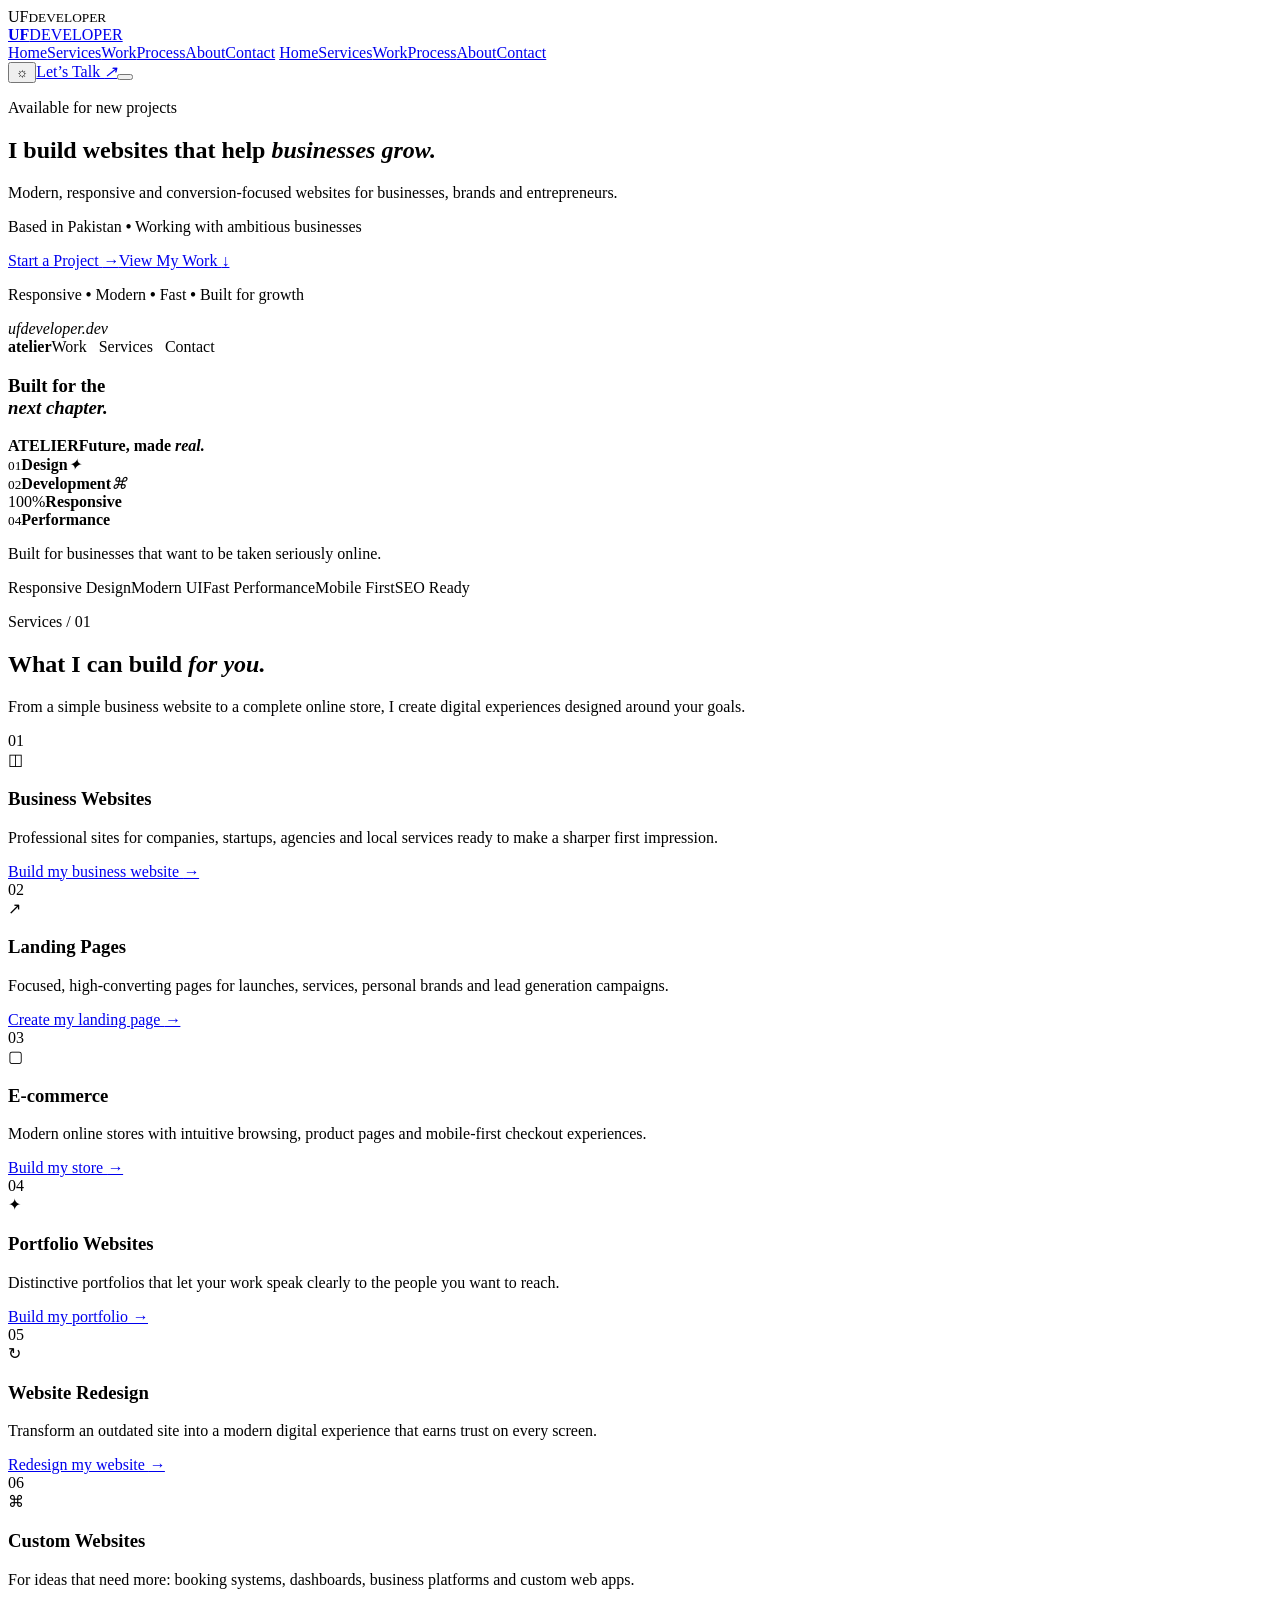
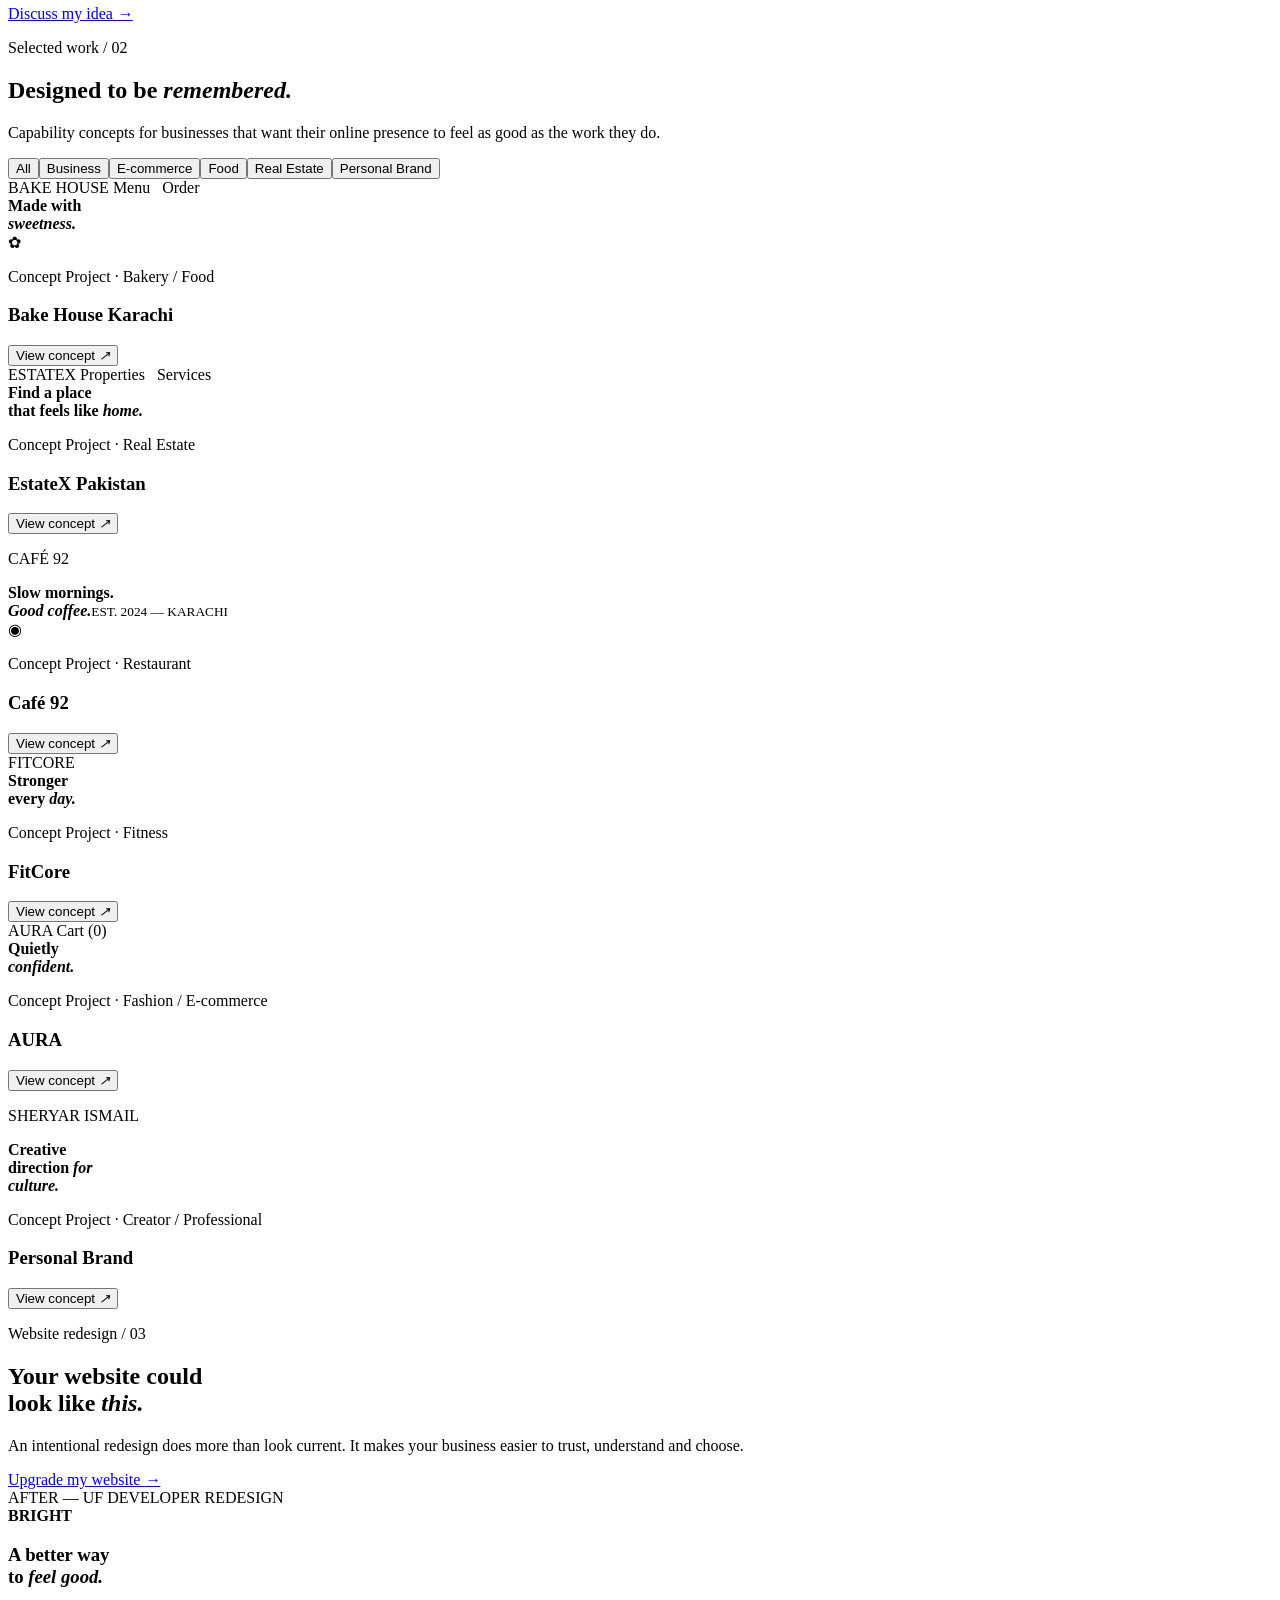
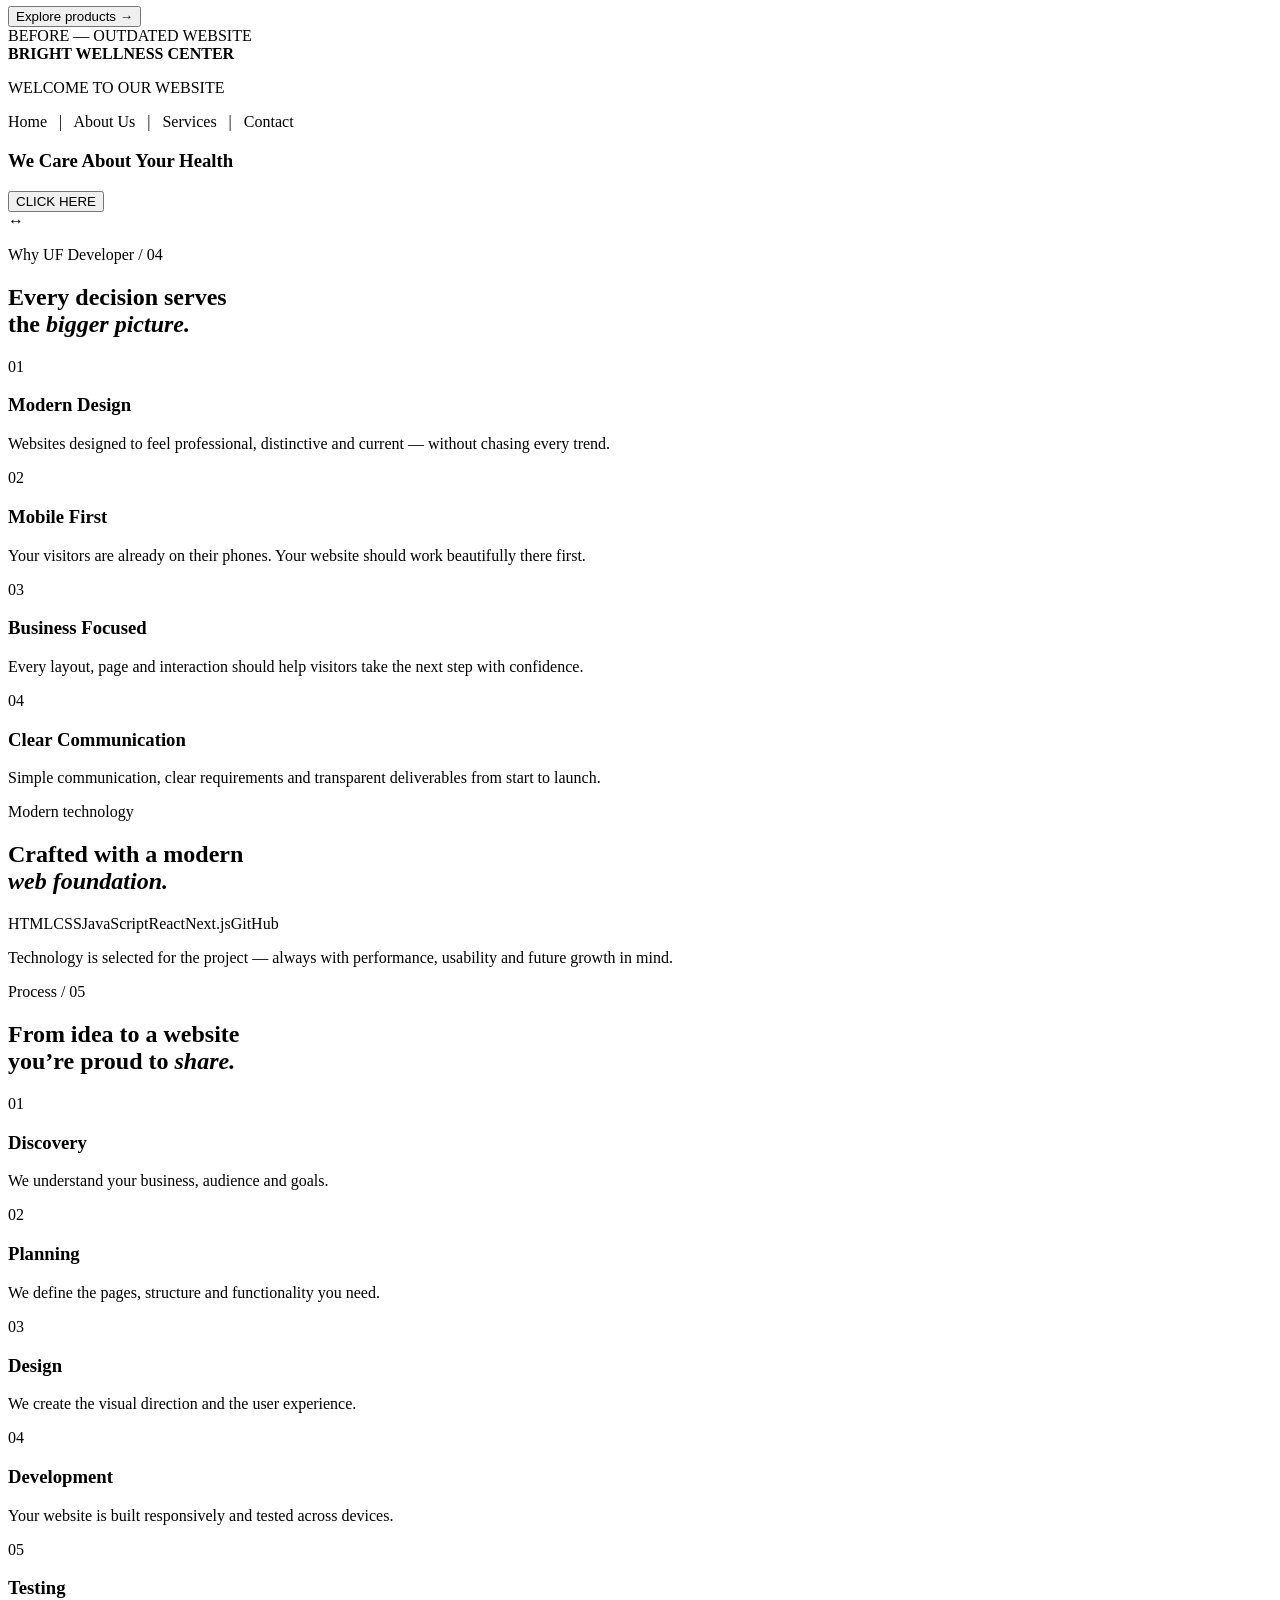
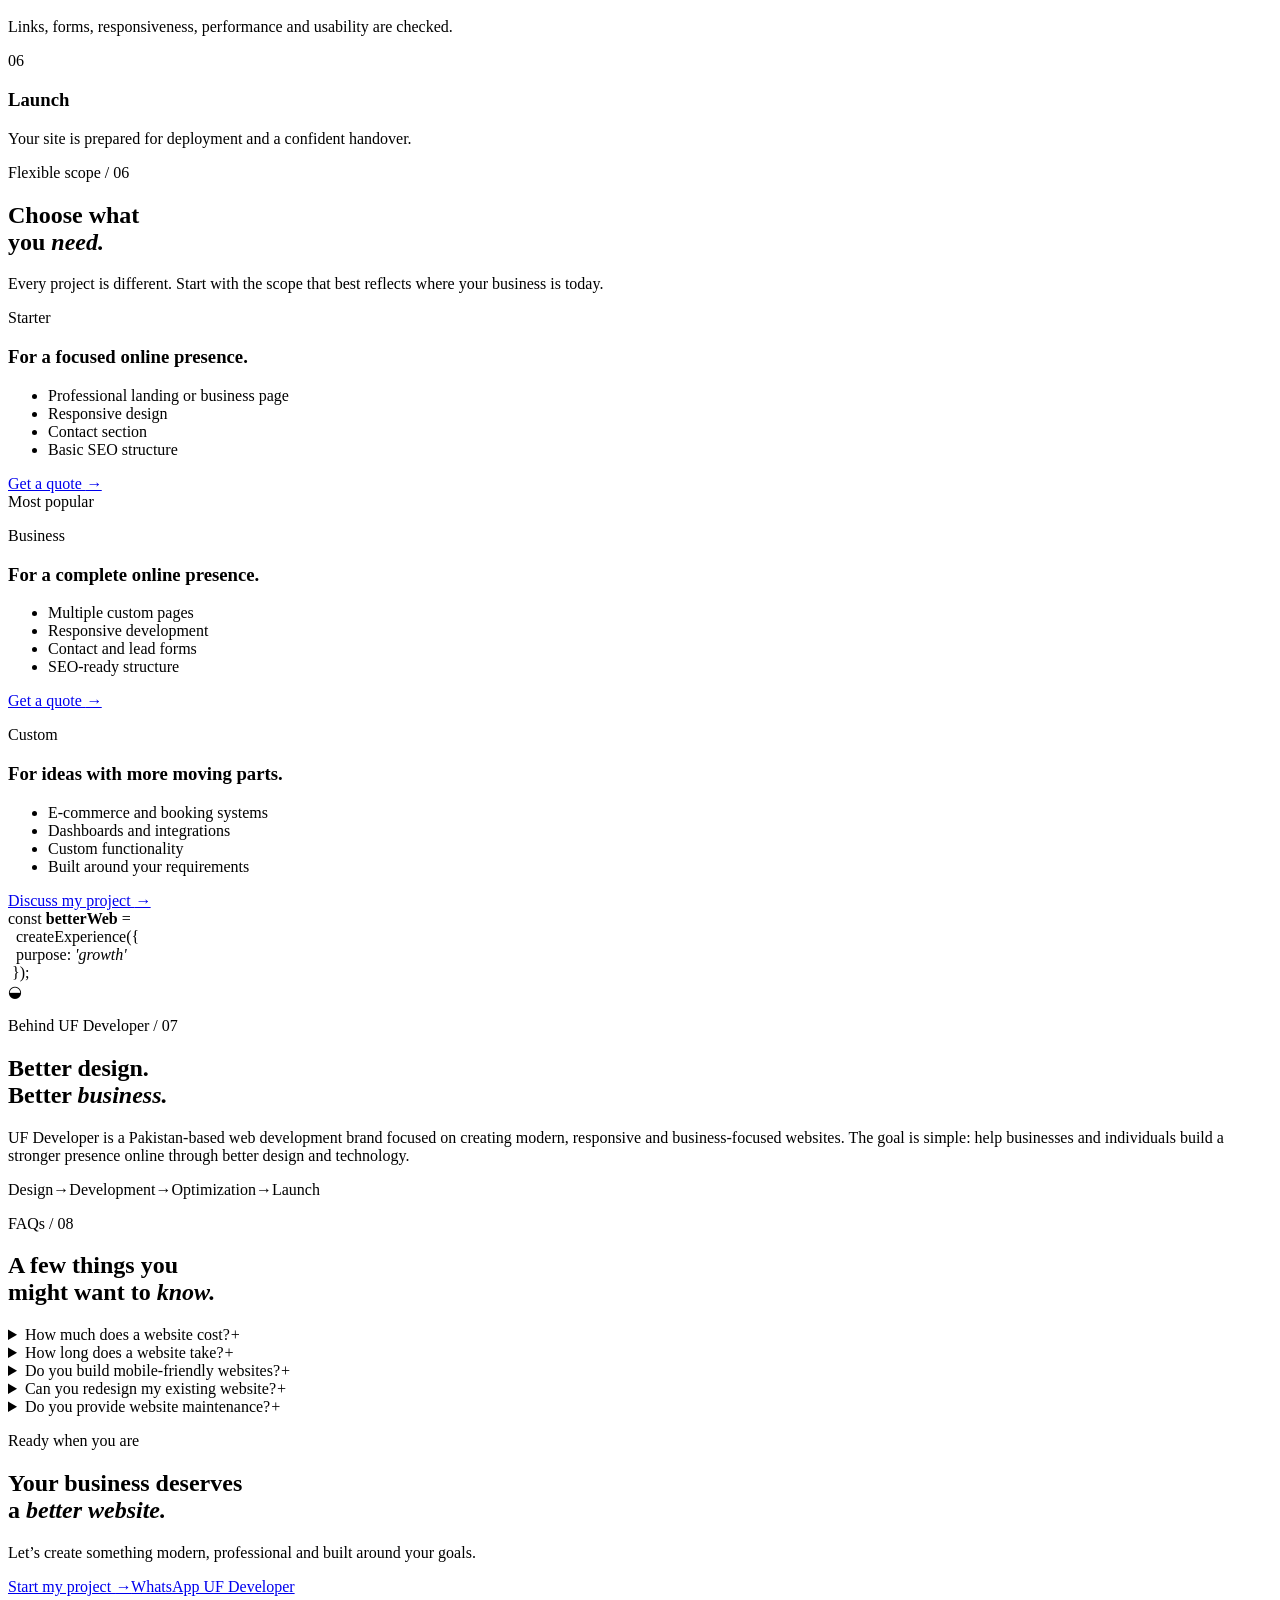
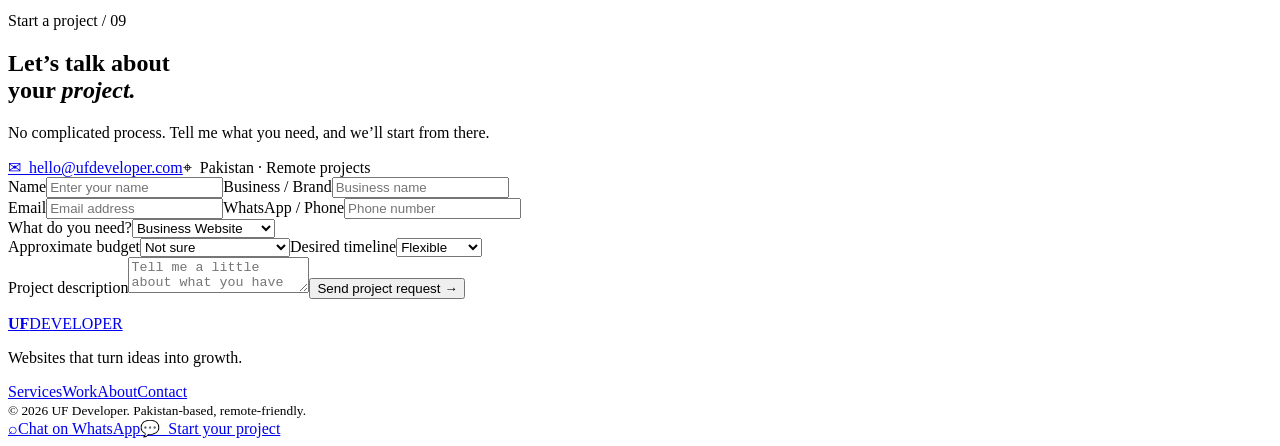
==== index.html @ d82d6532 "Update index.html" ====
<!doctype html>
<html lang="en">
<head>
  <meta charset="UTF-8" />
  <meta name="viewport" content="width=device-width, initial-scale=1.0" />
  <meta name="description" content="UF Developer creates modern, responsive and business-focused websites for businesses, brands, entrepreneurs and professionals." />
  <meta name="theme-color" content="#0b0d0f" />
  <meta property="og:title" content="UF Developer | Modern Websites for Growing Businesses" />
  <meta property="og:description" content="Websites that turn ideas into growth." />
  <title>UF Developer | Modern Websites for Growing Businesses</title>
  <link rel="preconnect" href="https://fonts.googleapis.com" />
  <link rel="preconnect" href="https://fonts.gstatic.com" crossorigin />
  <link href="https://fonts.googleapis.com/css2?family=DM+Mono:wght@400;500&family=Manrope:wght@400;500;600;700;800&display=swap" rel="stylesheet" />
  <link rel="stylesheet" href="styles.css" />
</head>
<body>
  <div class="loader" aria-label="Loading"><span>UF</span><small>DEVELOPER</small></div>
  <header class="site-header">
    <a class="brand" href="#home" aria-label="UF Developer home"><b>UF</b><span>DEVELOPER</span></a>
    <nav aria-label="Main navigation" id="nav-menu">
      <a href="#home">Home</a><a href="#services">Services</a><a href="#work">Work</a><a href="#process">Process</a><a href="#about">About</a><a href="#contact">Contact</a>
      <a href="index.html">Home</a><a href="services.html">Services</a><a href="work.html">Work</a><a href="process.html">Process</a><a href="about.html">About</a><a href="contact.html">Contact</a>
    </nav>
    <div class="nav-actions"><button class="theme-toggle" type="button" aria-label="Toggle theme">☼</button><a class="button button-small" href="#contact">Let’s Talk <i>↗</i></a><button class="menu-toggle" aria-label="Open menu" aria-expanded="false"><span></span><span></span></button></div>
  </header>

  <main>
    <section id="home" class="hero">
      <div class="grid"></div><div class="hero-glow"></div>
      <div class="hero-copy reveal">
        <p class="availability"><span></span> Available for new projects</p>
        <h1>I build websites that help <em>businesses grow.</em></h1>
        <p class="lead">Modern, responsive and conversion-focused websites for businesses, brands and entrepreneurs.</p>
        <p class="location">Based in Pakistan <b>•</b> Working with ambitious businesses</p>
        <div class="hero-actions"><a class="button" href="#contact">Start a Project <i>→</i></a><a class="text-link" href="#work">View My Work <i>↓</i></a></div>
        <p class="capabilities">Responsive <b>•</b> Modern <b>•</b> Fast <b>•</b> Built for growth</p>
      </div>
      <div class="hero-visual reveal">
        <div class="orbit orbit-one"></div><div class="orbit orbit-two"></div>
        <div class="screen">
          <div class="browser-top"><span></span><span></span><span></span><i>ufdeveloper.dev</i></div>
          <div class="screen-content"><div class="screen-nav"><b>atelier</b><span>Work &nbsp; Services &nbsp; Contact</span></div><h3>Built for the<br><em>next chapter.</em></h3><div class="screen-block"></div><div class="screen-lines"><i></i><i></i></div></div>
        </div>
        <div class="phone"><div class="phone-top"></div><b>ATELIER</b><strong>Future, made <em>real.</em></strong><div></div></div>
        <div class="float-card card-design"><small>01</small><b>Design</b><i>✦</i></div>
        <div class="float-card card-dev"><small>02</small><b>Development</b><i>⌘</i></div>
        <div class="float-card card-responsive"><span>100%</span><b>Responsive</b></div>
        <div class="float-card card-performance"><small>04</small><b>Performance</b><div class="bars"><i></i><i></i><i></i><i></i></div></div>
      </div>
    </section>

    <section class="trust"><p>Built for businesses that want to be taken seriously online.</p><div><span>Responsive Design</span><span>Modern UI</span><span>Fast Performance</span><span>Mobile First</span><span>SEO Ready</span></div></section>

    <section id="services" class="section services">
      <div class="section-heading reveal"><p class="eyebrow">Services / 01</p><h2>What I can build <em>for you.</em></h2><p>From a simple business website to a complete online store, I create digital experiences designed around your goals.</p></div>
      <div class="service-grid">
        <article class="service-card reveal"><span>01</span><div class="service-icon">◫</div><h3>Business Websites</h3><p>Professional sites for companies, startups, agencies and local services ready to make a sharper first impression.</p><a href="#contact">Build my business website <i>→</i></a></article>
        <article class="service-card reveal"><span>02</span><div class="service-icon">↗</div><h3>Landing Pages</h3><p>Focused, high-converting pages for launches, services, personal brands and lead generation campaigns.</p><a href="#contact">Create my landing page <i>→</i></a></article>
        <article class="service-card reveal"><span>03</span><div class="service-icon">▢</div><h3>E-commerce</h3><p>Modern online stores with intuitive browsing, product pages and mobile-first checkout experiences.</p><a href="#contact">Build my store <i>→</i></a></article>
        <article class="service-card reveal"><span>04</span><div class="service-icon">✦</div><h3>Portfolio Websites</h3><p>Distinctive portfolios that let your work speak clearly to the people you want to reach.</p><a href="#contact">Build my portfolio <i>→</i></a></article>
        <article class="service-card reveal"><span>05</span><div class="service-icon">↻</div><h3>Website Redesign</h3><p>Transform an outdated site into a modern digital experience that earns trust on every screen.</p><a href="#contact">Redesign my website <i>→</i></a></article>
        <article class="service-card reveal"><span>06</span><div class="service-icon">⌘</div><h3>Custom Websites</h3><p>For ideas that need more: booking systems, dashboards, business platforms and custom web apps.</p><a href="#contact">Discuss my idea <i>→</i></a></article>
      </div>
    </section>

    <section id="work" class="section work">
      <div class="section-heading reveal"><p class="eyebrow">Selected work / 02</p><h2>Designed to be <em>remembered.</em></h2><p>Capability concepts for businesses that want their online presence to feel as good as the work they do.</p></div>
      <div class="filters" role="group" aria-label="Project categories"><button class="active" data-filter="all">All</button><button data-filter="business">Business</button><button data-filter="ecommerce">E-commerce</button><button data-filter="food">Food</button><button data-filter="realestate">Real Estate</button><button data-filter="personal">Personal Brand</button></div>
      <div class="project-grid">
        <article class="project project-bake reveal" data-category="food ecommerce"><div class="project-preview bakery"><div class="preview-top">BAKE HOUSE <span>Menu&nbsp;&nbsp; Order</span></div><strong>Made with<br><em>sweetness.</em></strong><div class="cake">✿</div></div><div class="project-info"><div><p>Concept Project · Bakery / Food</p><h3>Bake House Karachi</h3></div><button class="project-open" data-project="Bake House Karachi">View concept <i>↗</i></button></div></article>
        <article class="project project-estate reveal" data-category="realestate business"><div class="project-preview estate"><div class="estate-nav">ESTATEX <span>Properties &nbsp; Services</span></div><strong>Find a place<br>that feels like <em>home.</em></strong><div class="building"></div></div><div class="project-info"><div><p>Concept Project · Real Estate</p><h3>EstateX Pakistan</h3></div><button class="project-open" data-project="EstateX Pakistan">View concept <i>↗</i></button></div></article>
        <article class="project project-cafe reveal" data-category="food business"><div class="project-preview cafe"><p>CAFÉ 92</p><strong>Slow mornings.<br><em>Good coffee.</em></strong><small>EST. 2024 — KARACHI</small><div class="coffee">◉</div></div><div class="project-info"><div><p>Concept Project · Restaurant</p><h3>Café 92</h3></div><button class="project-open" data-project="Café 92">View concept <i>↗</i></button></div></article>
        <article class="project project-fit reveal" data-category="business"><div class="project-preview fit"><div>FIT<span>CORE</span></div><strong>Stronger<br>every <em>day.</em></strong><div class="fit-shape"></div></div><div class="project-info"><div><p>Concept Project · Fitness</p><h3>FitCore</h3></div><button class="project-open" data-project="FitCore">View concept <i>↗</i></button></div></article>
        <article class="project project-aura reveal" data-category="ecommerce"><div class="project-preview aura"><div>AURA <span>Cart (0)</span></div><strong>Quietly<br><em>confident.</em></strong><div class="model"></div></div><div class="project-info"><div><p>Concept Project · Fashion / E-commerce</p><h3>AURA</h3></div><button class="project-open" data-project="AURA">View concept <i>↗</i></button></div></article>
        <article class="project project-personal reveal" data-category="personal"><div class="project-preview personal"><p>SHERYAR ISMAIL</p><strong>Creative<br>direction <em>for<br>culture.</em></strong><div class="personal-art"></div></div><div class="project-info"><div><p>Concept Project · Creator / Professional</p><h3>Personal Brand</h3></div><button class="project-open" data-project="Personal Brand">View concept <i>↗</i></button></div></article>
      </div>
    </section>

    <section class="comparison section"><div class="section-heading reveal"><p class="eyebrow">Website redesign / 03</p><h2>Your website could<br>look like <em>this.</em></h2><p>An intentional redesign does more than look current. It makes your business easier to trust, understand and choose.</p><a class="button" href="#contact">Upgrade my website <i>→</i></a></div><div class="comparison-box reveal" id="comparison"><div class="comparison-new"><span class="demo-label">AFTER — UF DEVELOPER REDESIGN</span><div class="modern-site"><b>BRIGHT</b><h3>A better way<br>to <em>feel good.</em></h3><button>Explore products →</button><i></i></div></div><div class="comparison-old"><span class="demo-label">BEFORE — OUTDATED WEBSITE</span><div class="old-site"><b>BRIGHT WELLNESS CENTER</b><p>WELCOME TO OUR WEBSITE</p><div>Home &nbsp; | &nbsp; About Us &nbsp; | &nbsp; Services &nbsp; | &nbsp; Contact</div><h3>We Care About Your Health</h3><button>CLICK HERE</button></div></div><div class="compare-handle" aria-label="Drag to compare" role="slider" aria-valuemin="0" aria-valuemax="100" aria-valuenow="48" tabindex="0"><span>↔</span></div></div></section>

    <section class="section values"><div class="section-heading reveal"><p class="eyebrow">Why UF Developer / 04</p><h2>Every decision serves<br>the <em>bigger picture.</em></h2></div><div class="value-list"><article class="reveal"><span>01</span><h3>Modern Design</h3><p>Websites designed to feel professional, distinctive and current — without chasing every trend.</p></article><article class="reveal"><span>02</span><h3>Mobile First</h3><p>Your visitors are already on their phones. Your website should work beautifully there first.</p></article><article class="reveal"><span>03</span><h3>Business Focused</h3><p>Every layout, page and interaction should help visitors take the next step with confidence.</p></article><article class="reveal"><span>04</span><h3>Clear Communication</h3><p>Simple communication, clear requirements and transparent deliverables from start to launch.</p></article></div></section>

    <section class="technology"><p class="eyebrow">Modern technology</p><h2>Crafted with a modern<br><em>web foundation.</em></h2><div class="tech-row"><span>HTML</span><span>CSS</span><span>JavaScript</span><span>React</span><span>Next.js</span><span>GitHub</span></div><p>Technology is selected for the project — always with performance, usability and future growth in mind.</p></section>

    <section id="process" class="section process"><div class="section-heading reveal"><p class="eyebrow">Process / 05</p><h2>From idea to a website<br>you’re proud to <em>share.</em></h2></div><div class="timeline"><div class="timeline-line"></div><article class="active reveal"><span>01</span><div><h3>Discovery</h3><p>We understand your business, audience and goals.</p></div></article><article class="reveal"><span>02</span><div><h3>Planning</h3><p>We define the pages, structure and functionality you need.</p></div></article><article class="reveal"><span>03</span><div><h3>Design</h3><p>We create the visual direction and the user experience.</p></div></article><article class="reveal"><span>04</span><div><h3>Development</h3><p>Your website is built responsively and tested across devices.</p></div></article><article class="reveal"><span>05</span><div><h3>Testing</h3><p>Links, forms, responsiveness, performance and usability are checked.</p></div></article><article class="reveal"><span>06</span><div><h3>Launch</h3><p>Your site is prepared for deployment and a confident handover.</p></div></article></div></section>

    <section class="section pricing"><div class="section-heading reveal"><p class="eyebrow">Flexible scope / 06</p><h2>Choose what<br>you <em>need.</em></h2><p>Every project is different. Start with the scope that best reflects where your business is today.</p></div><div class="price-grid"><article class="reveal"><p>Starter</p><h3>For a focused online presence.</h3><ul><li>Professional landing or business page</li><li>Responsive design</li><li>Contact section</li><li>Basic SEO structure</li></ul><a href="#contact">Get a quote <i>→</i></a></article><article class="featured reveal"><span>Most popular</span><p>Business</p><h3>For a complete online presence.</h3><ul><li>Multiple custom pages</li><li>Responsive development</li><li>Contact and lead forms</li><li>SEO-ready structure</li></ul><a class="button" href="#contact">Get a quote <i>→</i></a></article><article class="reveal"><p>Custom</p><h3>For ideas with more moving parts.</h3><ul><li>E-commerce and booking systems</li><li>Dashboards and integrations</li><li>Custom functionality</li><li>Built around your requirements</li></ul><a href="#contact">Discuss my project <i>→</i></a></article></div></section>

    <section id="about" class="section about"><div class="about-workspace reveal"><div class="desk-screen"><i></i><span>const <b>betterWeb</b> =<br>&nbsp; createExperience({<br>&nbsp;&nbsp;purpose: <em>'growth'</em><br>&nbsp;});</span></div><div class="desk-phone"></div><div class="desk-coffee">◒</div></div><div class="section-heading reveal"><p class="eyebrow">Behind UF Developer / 07</p><h2>Better design.<br>Better <em>business.</em></h2><p>UF Developer is a Pakistan-based web development brand focused on creating modern, responsive and business-focused websites. The goal is simple: help businesses and individuals build a stronger presence online through better design and technology.</p><div class="about-steps"><span>Design</span><b>→</b><span>Development</span><b>→</b><span>Optimization</span><b>→</b><span>Launch</span></div></div></section>

    <section class="section faq"><div class="section-heading reveal"><p class="eyebrow">FAQs / 08</p><h2>A few things you<br>might want to <em>know.</em></h2></div><div class="faq-list"><details class="reveal"><summary>How much does a website cost?<i>+</i></summary><p>Every project is different. Pricing depends on the number of pages, design requirements and functionality. Send your requirements for a custom quote.</p></details><details class="reveal"><summary>How long does a website take?<i>+</i></summary><p>Timeline depends on the project scope. A simple website can be completed faster than an e-commerce or custom web application.</p></details><details class="reveal"><summary>Do you build mobile-friendly websites?<i>+</i></summary><p>Yes. Websites are designed to work across mobile, tablet and desktop devices.</p></details><details class="reveal"><summary>Can you redesign my existing website?<i>+</i></summary><p>Yes. UF Developer can modernize an existing website’s design, structure and user experience.</p></details><details class="reveal"><summary>Do you provide website maintenance?<i>+</i></summary><p>Maintenance and future updates can be discussed depending on the project.</p></details></div></section>

    <section class="big-cta"><div class="cta-window one"></div><div class="cta-window two"></div><p class="eyebrow">Ready when you are</p><h2>Your business deserves<br>a <em>better website.</em></h2><p>Let’s create something modern, professional and built around your goals.</p><div><a class="button" href="#contact">Start my project <i>→</i></a><a class="button button-outline" href="https://wa.me/YOURWHATSAPPNUMBER?text=Hi%20UF%20Developer%2C%20I%20am%20interested%20in%20getting%20a%20website%20for%20my%20business." target="_blank" rel="noopener">WhatsApp UF Developer</a></div></section>

    <section id="contact" class="section contact"><div class="contact-intro reveal"><p class="eyebrow">Start a project / 09</p><h2>Let’s talk about<br>your <em>project.</em></h2><p>No complicated process. Tell me what you need, and we’ll start from there.</p><div class="contact-meta"><a href="mailto:hello@ufdeveloper.com">✉ &nbsp;hello@ufdeveloper.com</a><span>⌖ &nbsp;Pakistan · Remote projects</span></div></div><form class="project-form reveal" id="project-form"><div class="form-row"><label>Name<input required name="name" placeholder="Enter your name" /></label><label>Business / Brand<input name="brand" placeholder="Business name" /></label></div><div class="form-row"><label>Email<input type="email" required name="email" placeholder="Email address" /></label><label>WhatsApp / Phone<input name="phone" placeholder="Phone number" /></label></div><label>What do you need?<select name="service"><option>Business Website</option><option>Landing Page</option><option>E-commerce</option><option>Portfolio</option><option>Restaurant Website</option><option>Real Estate Website</option><option>Website Redesign</option><option>Custom Web App</option><option>Other</option></select></label><div class="form-row"><label>Approximate budget<select name="budget"><option>Not sure</option><option>Under PKR 25,000</option><option>PKR 25,000–50,000</option><option>PKR 50,000–100,000</option><option>PKR 100,000+</option></select></label><label>Desired timeline<select name="timeline"><option>Flexible</option><option>ASAP</option><option>1–2 weeks</option><option>2–4 weeks</option></select></label></div><label>Project description<textarea required name="description" placeholder="Tell me a little about what you have in mind..."></textarea></label><button class="button" type="submit">Send project request <i>→</i></button><p class="form-message" role="status"></p></form></section>
  </main>
  <footer><a class="brand" href="#home"><b>UF</b><span>DEVELOPER</span></a><p>Websites that turn ideas into growth.</p><div class="footer-links"><a href="#services">Services</a><a href="#work">Work</a><a href="#about">About</a><a href="#contact">Contact</a></div><small>© 2026 UF Developer. Pakistan-based, remote-friendly.</small></footer>
  <a class="whatsapp" href="https://wa.me/YOURWHATSAPPNUMBER?text=Hi%20UF%20Developer%2C%20I%20am%20interested%20in%20getting%20a%20website%20for%20my%20business." target="_blank" rel="noopener" aria-label="Chat on WhatsApp">⌕<span>Chat on WhatsApp</span></a><a class="mobile-cta" href="#contact">💬 &nbsp;Start your project</a>
  <dialog id="case-study"><button class="modal-close" aria-label="Close case study">×</button><p class="eyebrow">Concept project</p><h2></h2><p class="modal-category"></p><div class="modal-grid"><div><h3>The challenge</h3><p>To create a clear, credible online experience that helps a growing business make a strong first impression.</p></div><div><h3>The solution</h3><p>A purposeful visual system, responsive content structure and clear next steps for visitors.</p></div><div><h3>Key features</h3><p>Mobile-first layouts, intuitive navigation, thoughtful calls to action and fast, accessible interfaces.</p></div><div><h3>Outcome</h3><p>Designed as a demonstration of UF Developer’s web-development capabilities.</p></div></div><a class="button" href="#contact">Discuss a similar project <i>→</i></a></dialog>
  <script src="script.js"></script>
</body>
</html>
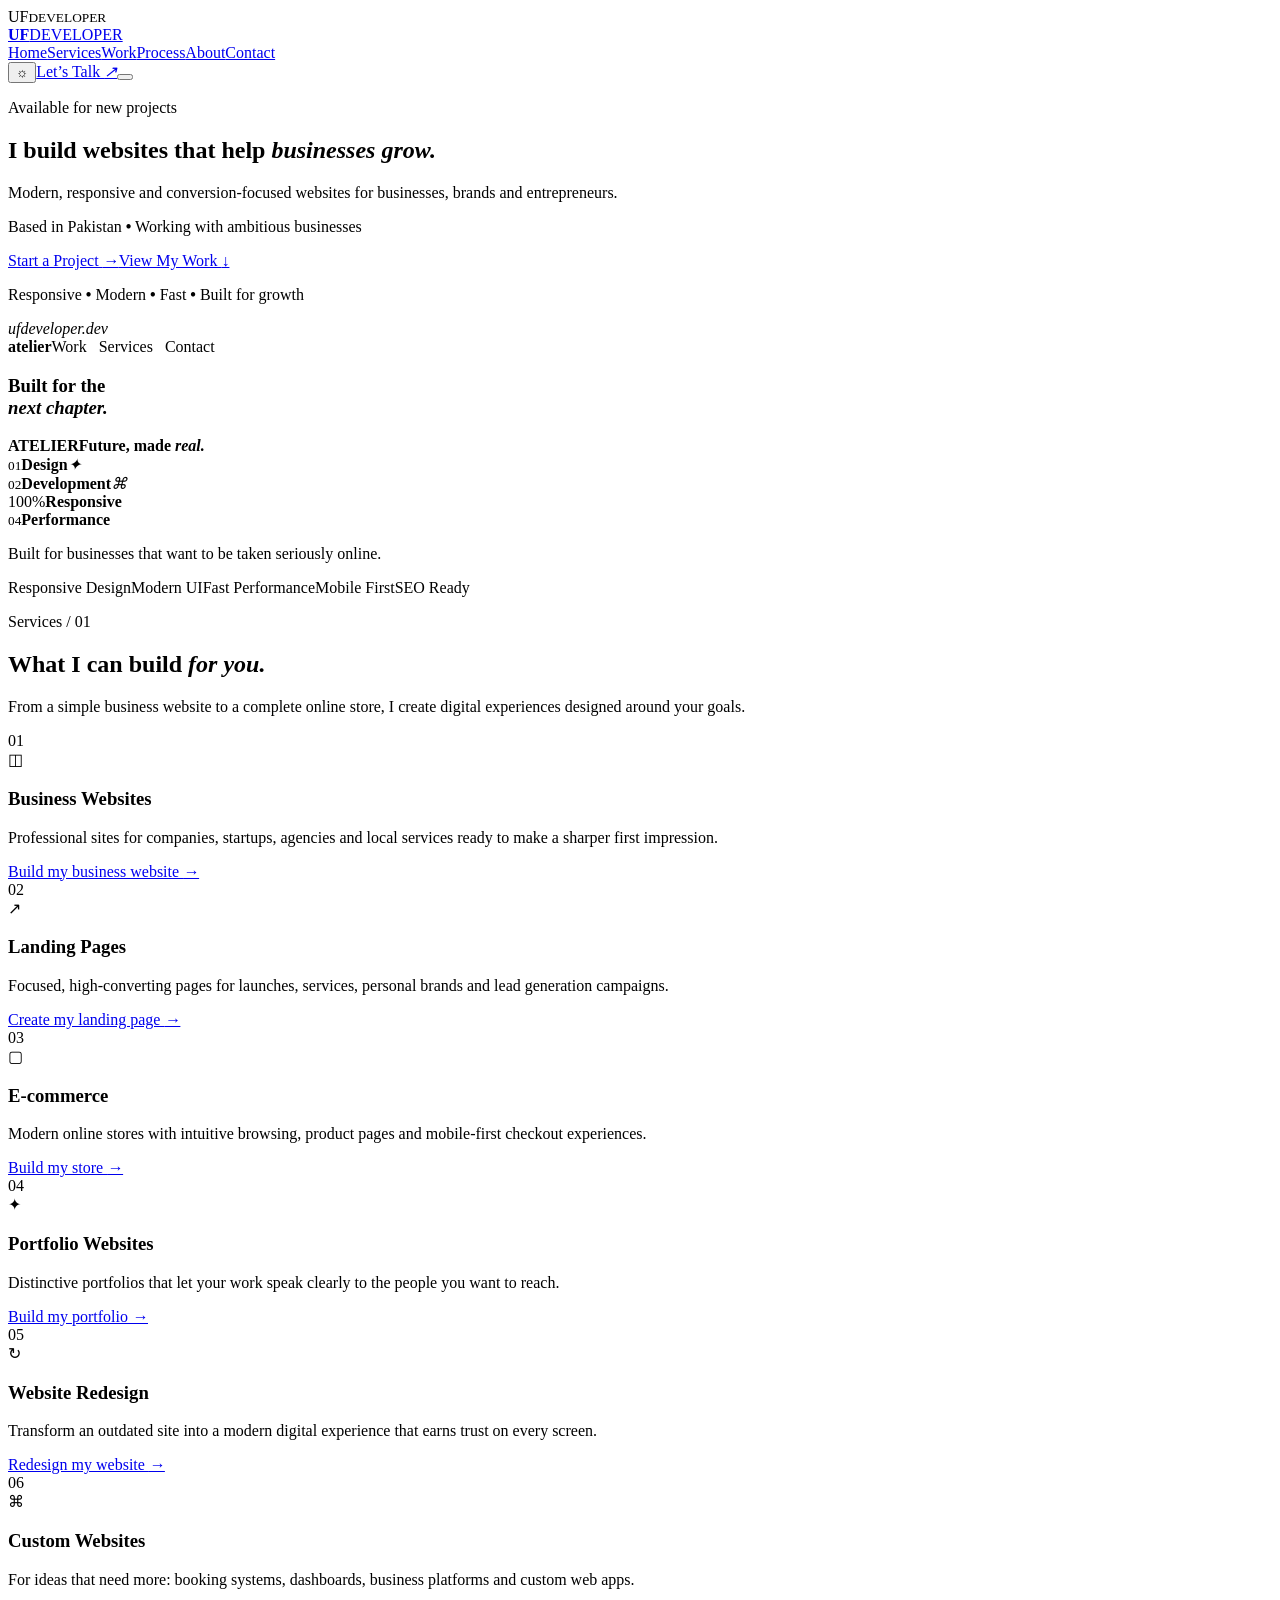
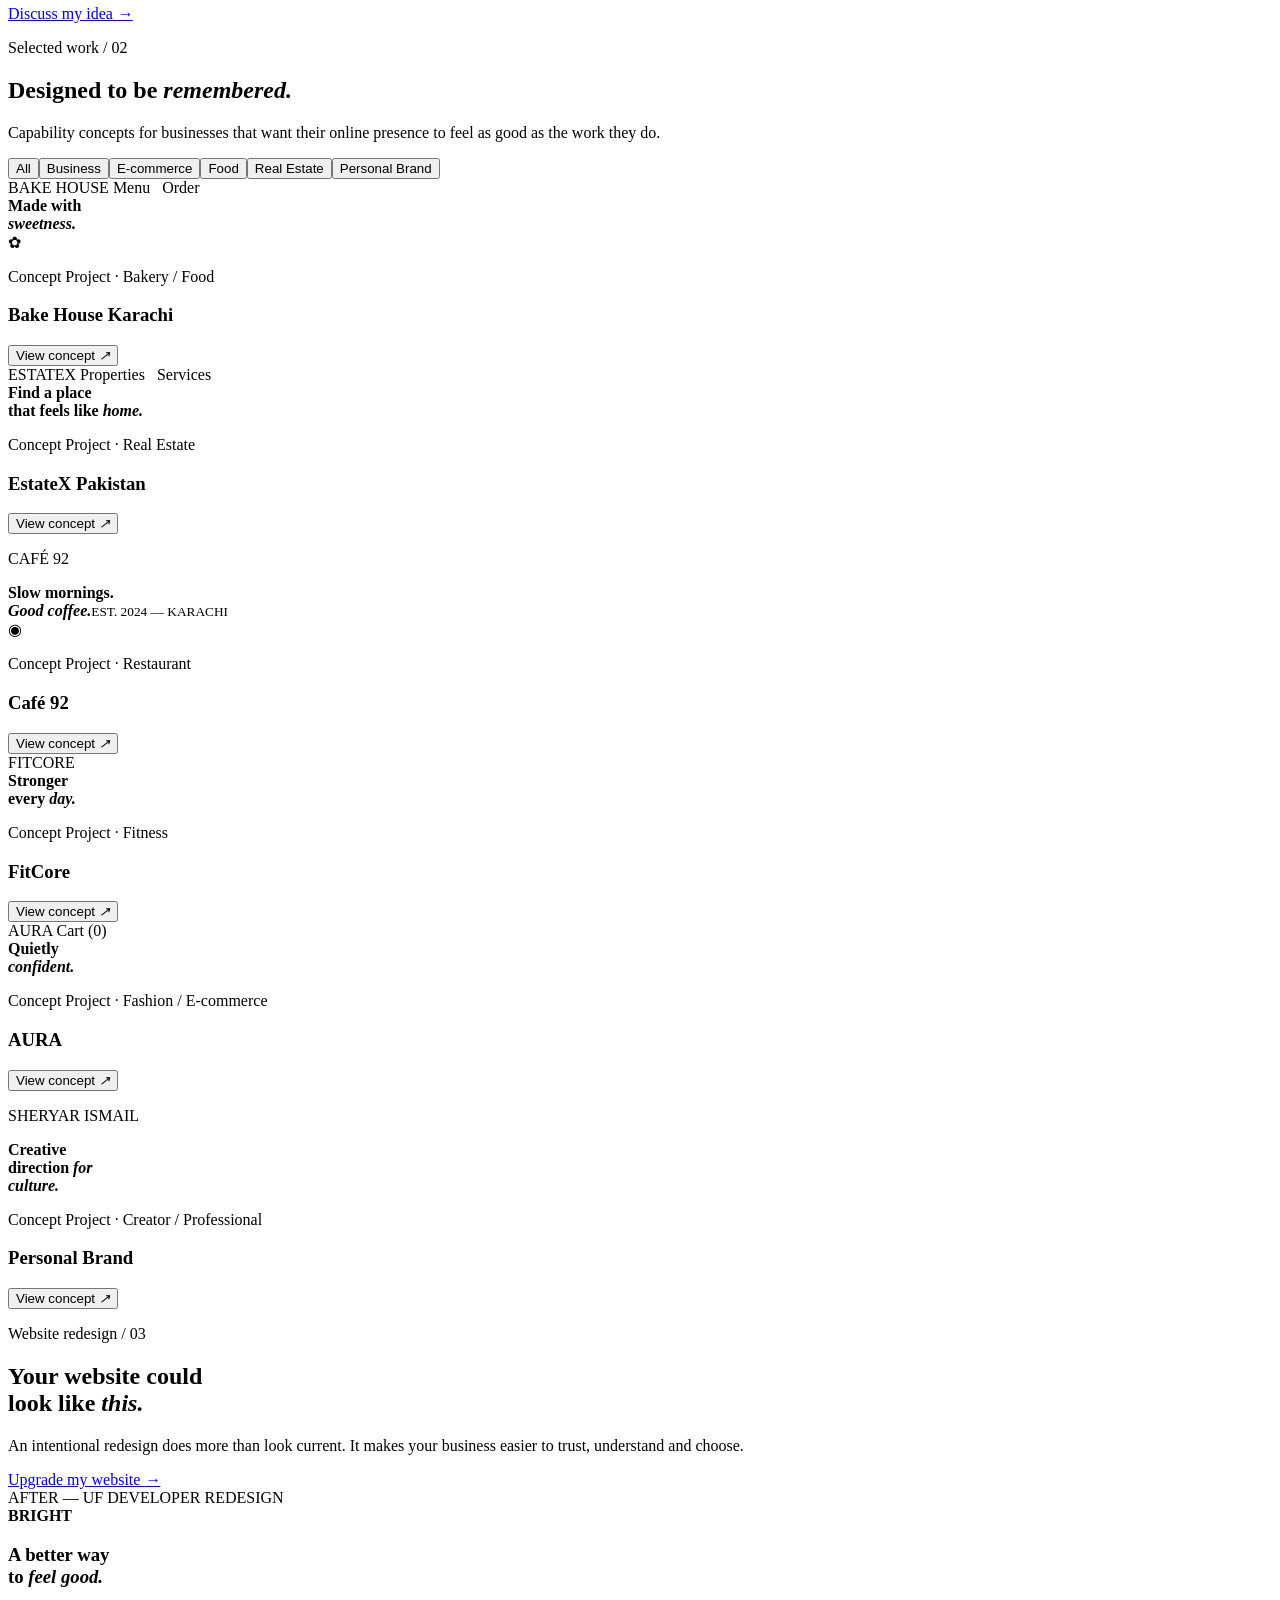
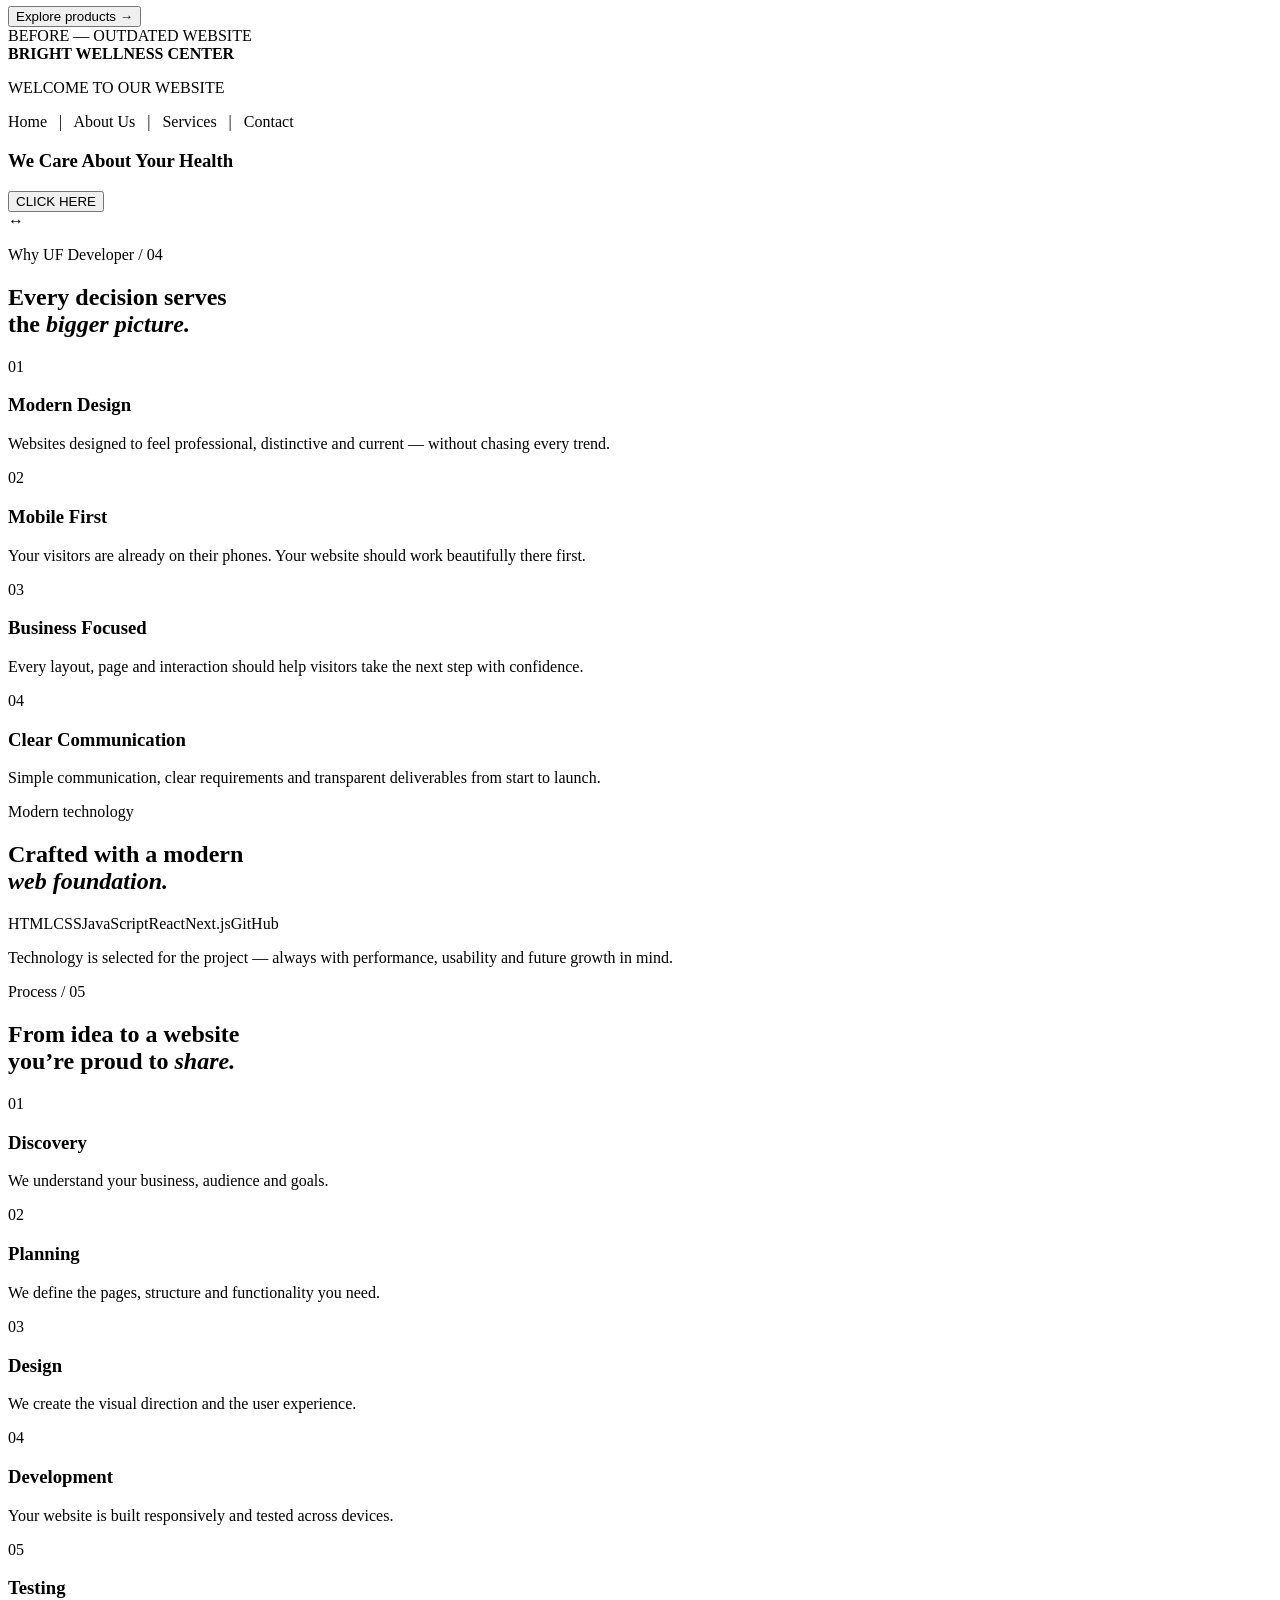
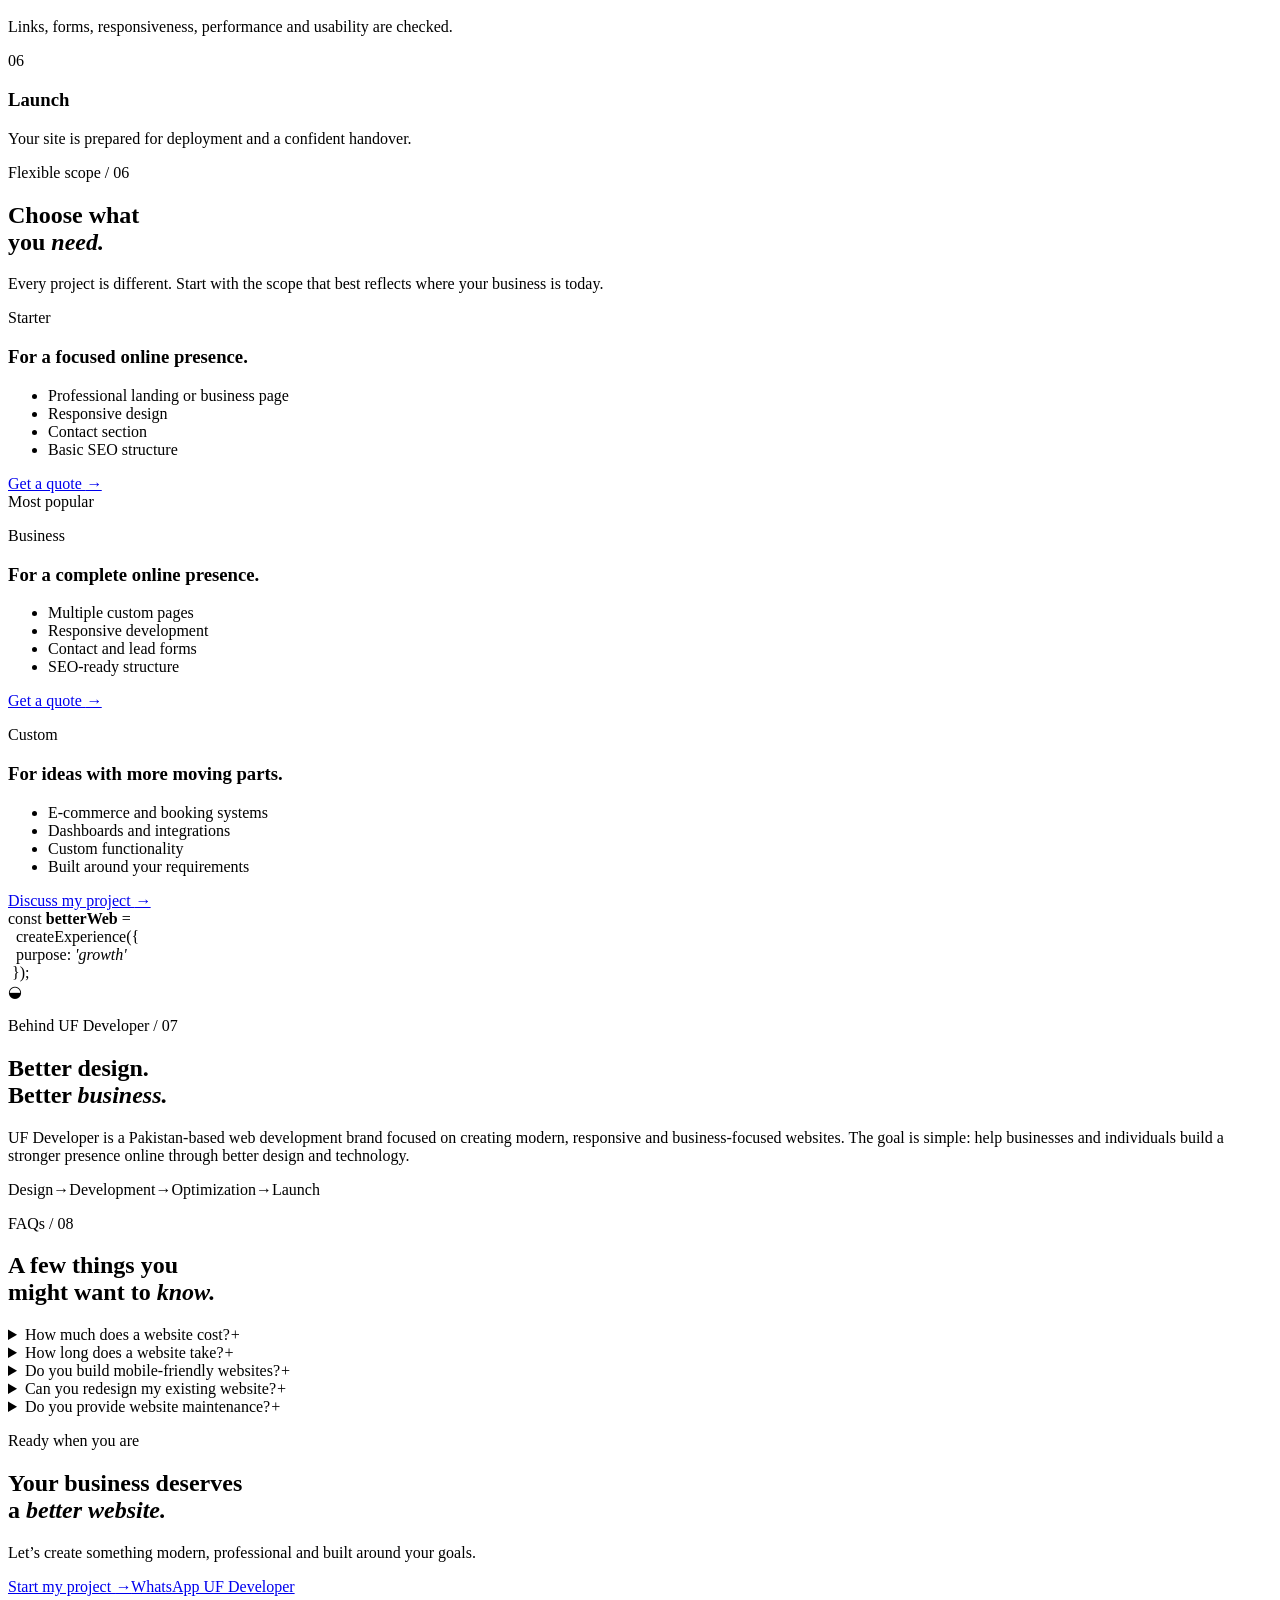
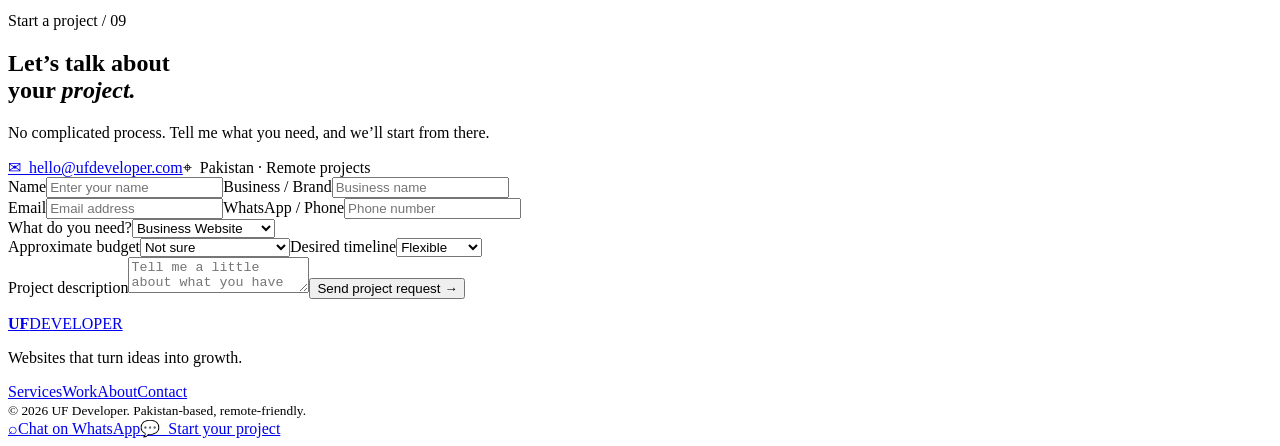
==== commit f021e050: "Update index.html" ====
--- a/index.html
+++ b/index.html
@@ -18,7 +18,6 @@
   <header class="site-header">
     <a class="brand" href="#home" aria-label="UF Developer home"><b>UF</b><span>DEVELOPER</span></a>
     <nav aria-label="Main navigation" id="nav-menu">
-      <a href="#home">Home</a><a href="#services">Services</a><a href="#work">Work</a><a href="#process">Process</a><a href="#about">About</a><a href="#contact">Contact</a>
       <a href="index.html">Home</a><a href="services.html">Services</a><a href="work.html">Work</a><a href="process.html">Process</a><a href="about.html">About</a><a href="contact.html">Contact</a>
     </nav>
     <div class="nav-actions"><button class="theme-toggle" type="button" aria-label="Toggle theme">☼</button><a class="button button-small" href="#contact">Let’s Talk <i>↗</i></a><button class="menu-toggle" aria-label="Open menu" aria-expanded="false"><span></span><span></span></button></div>
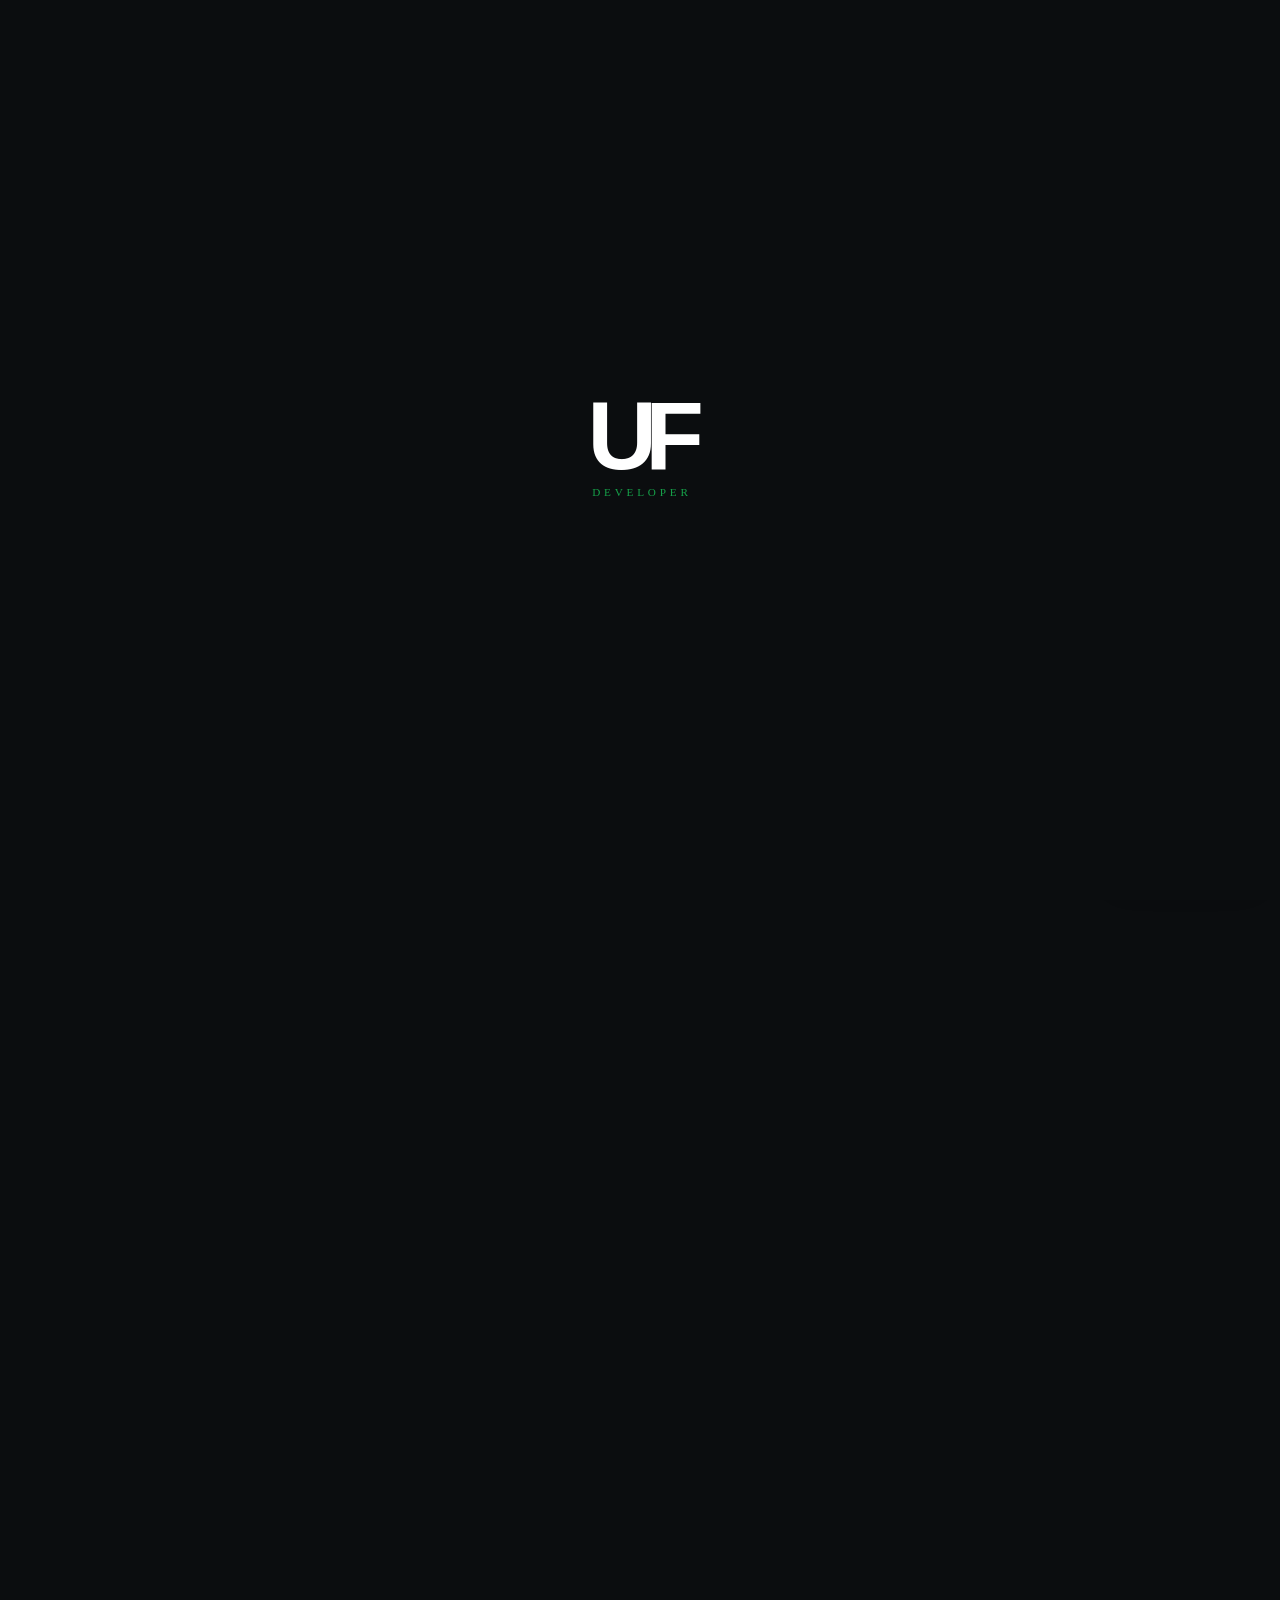
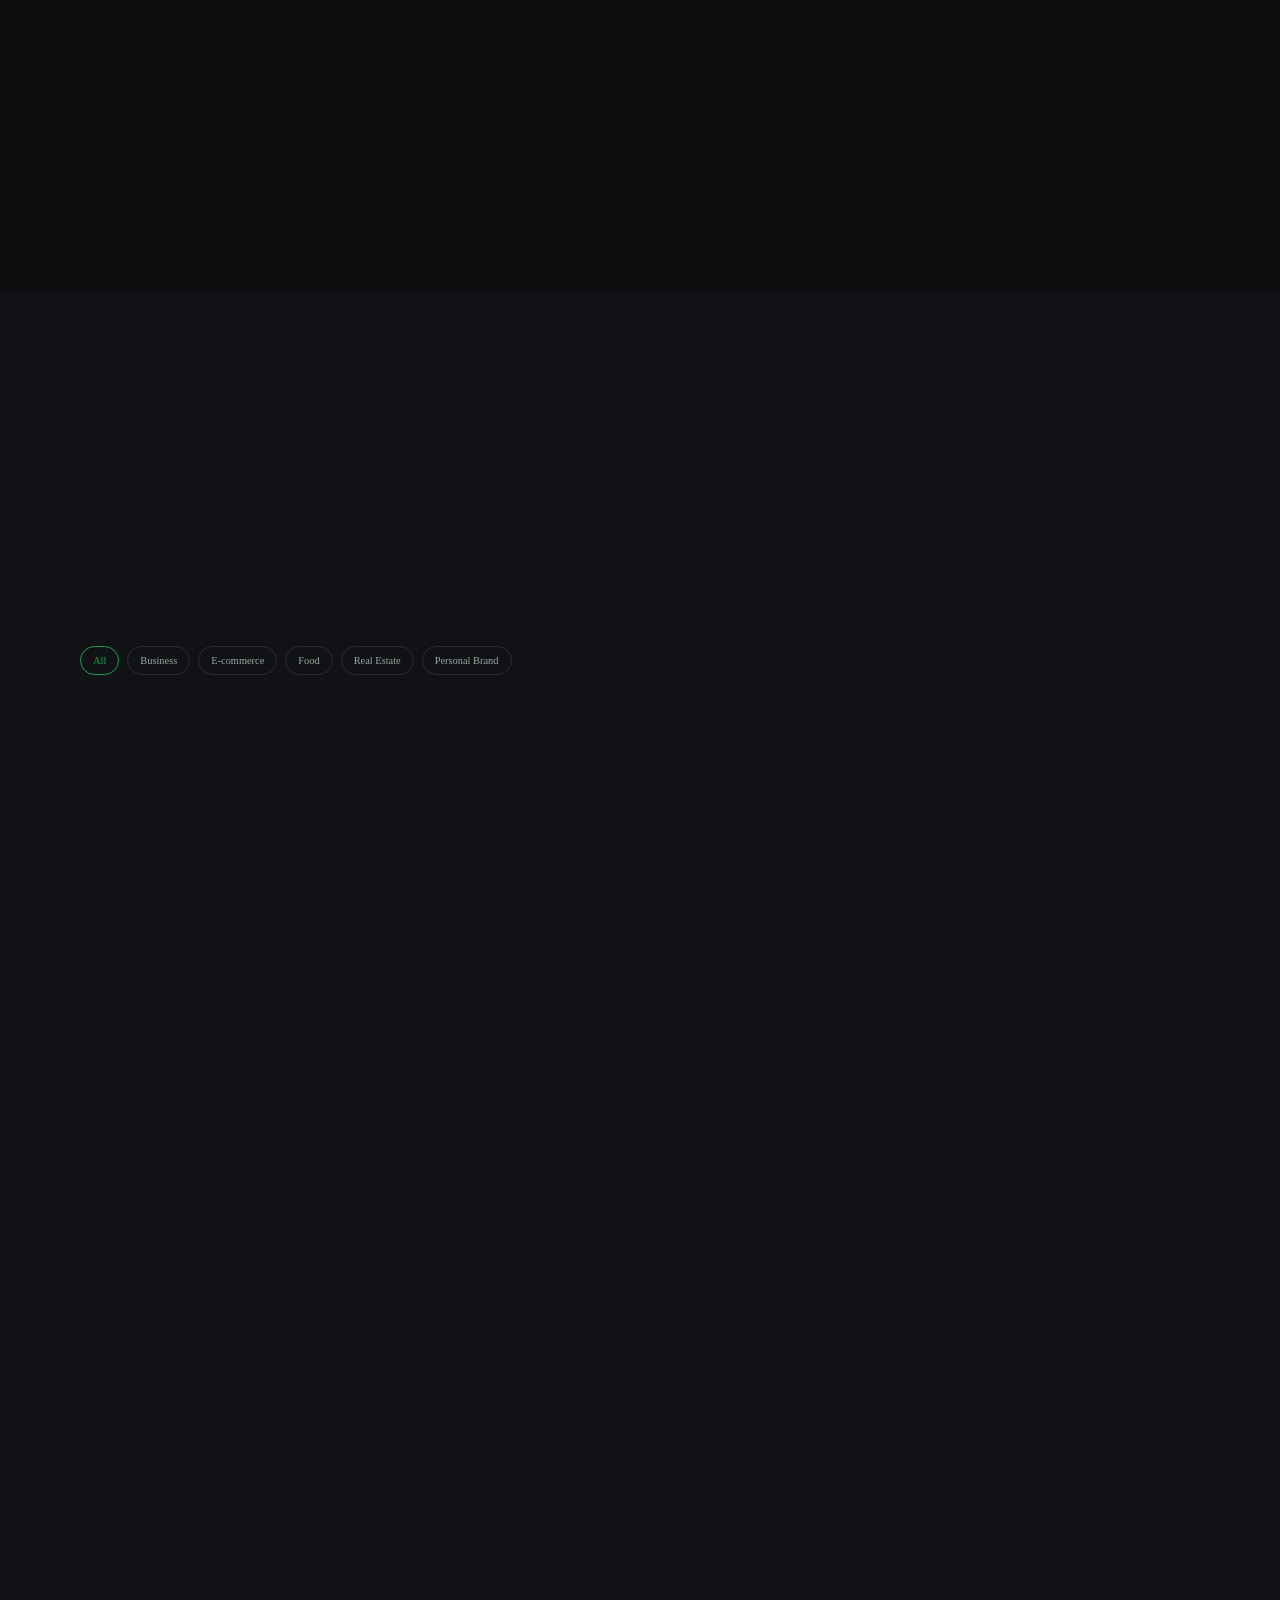
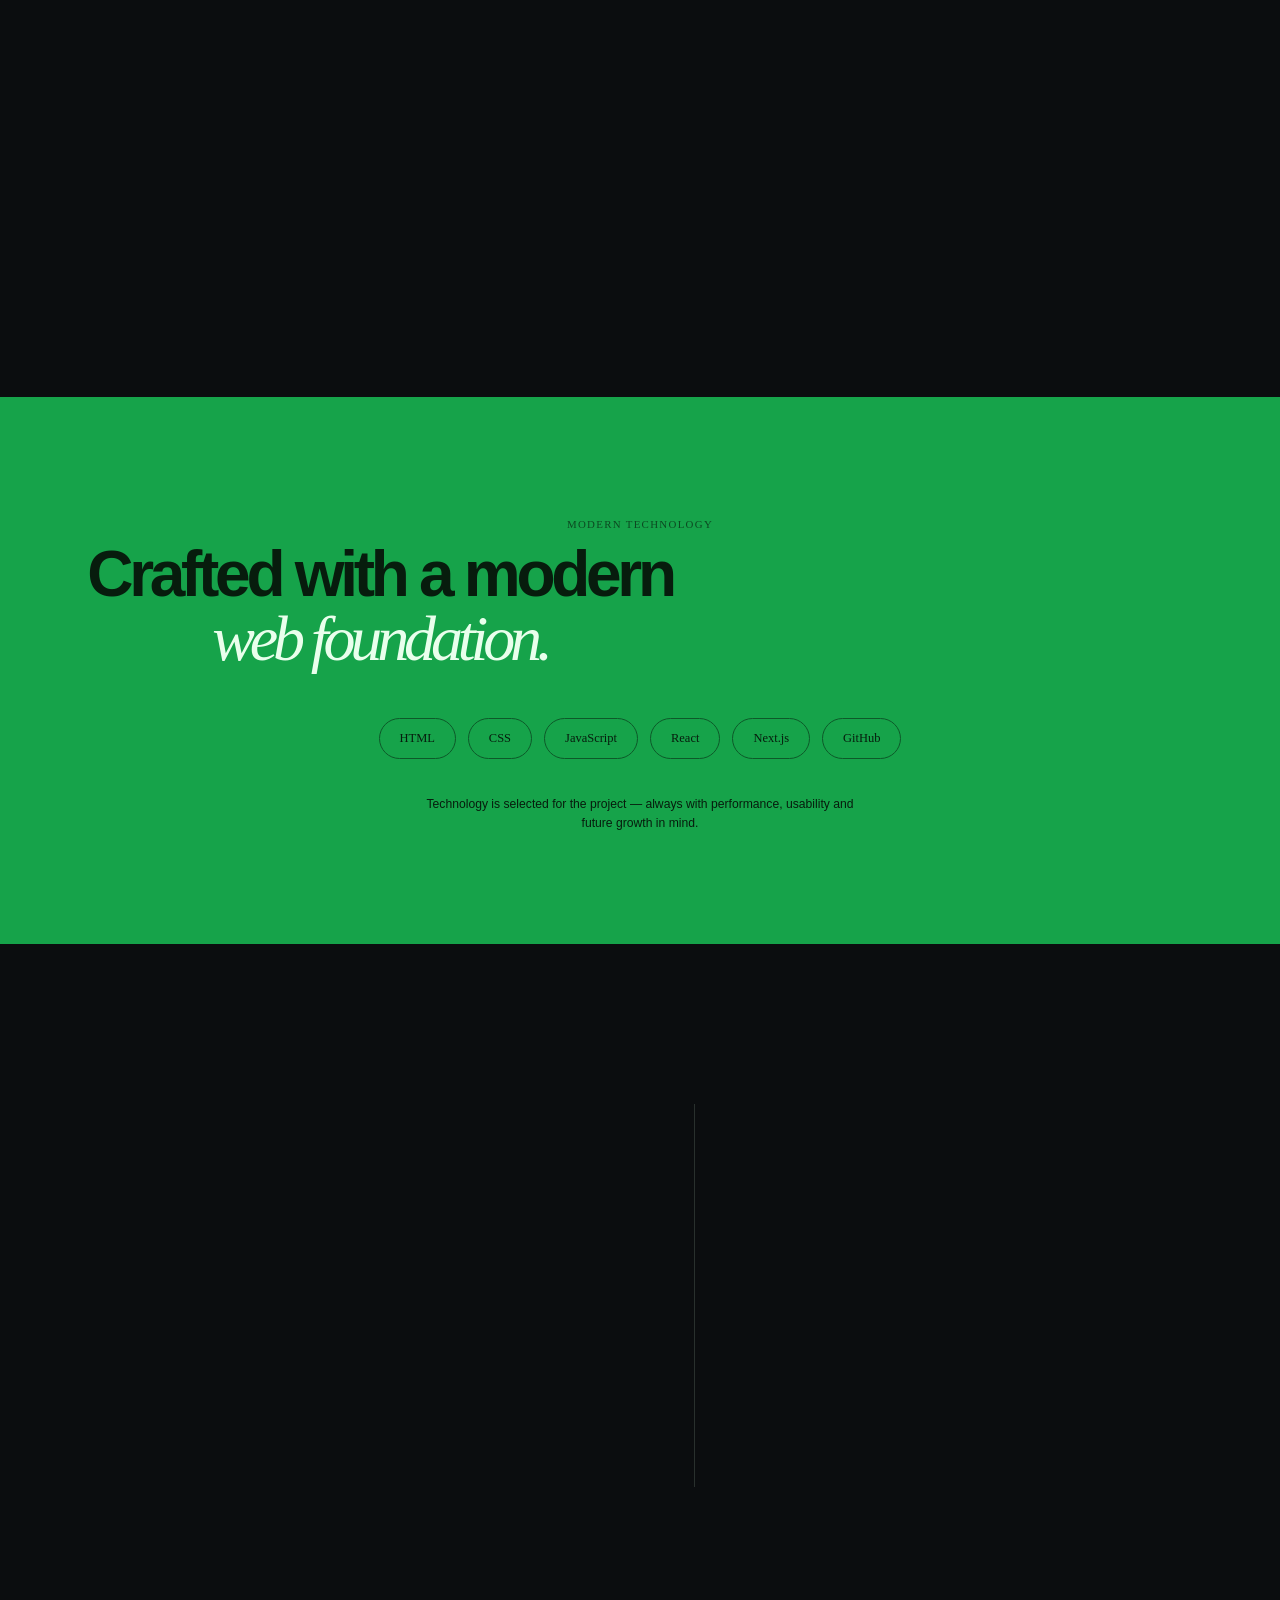
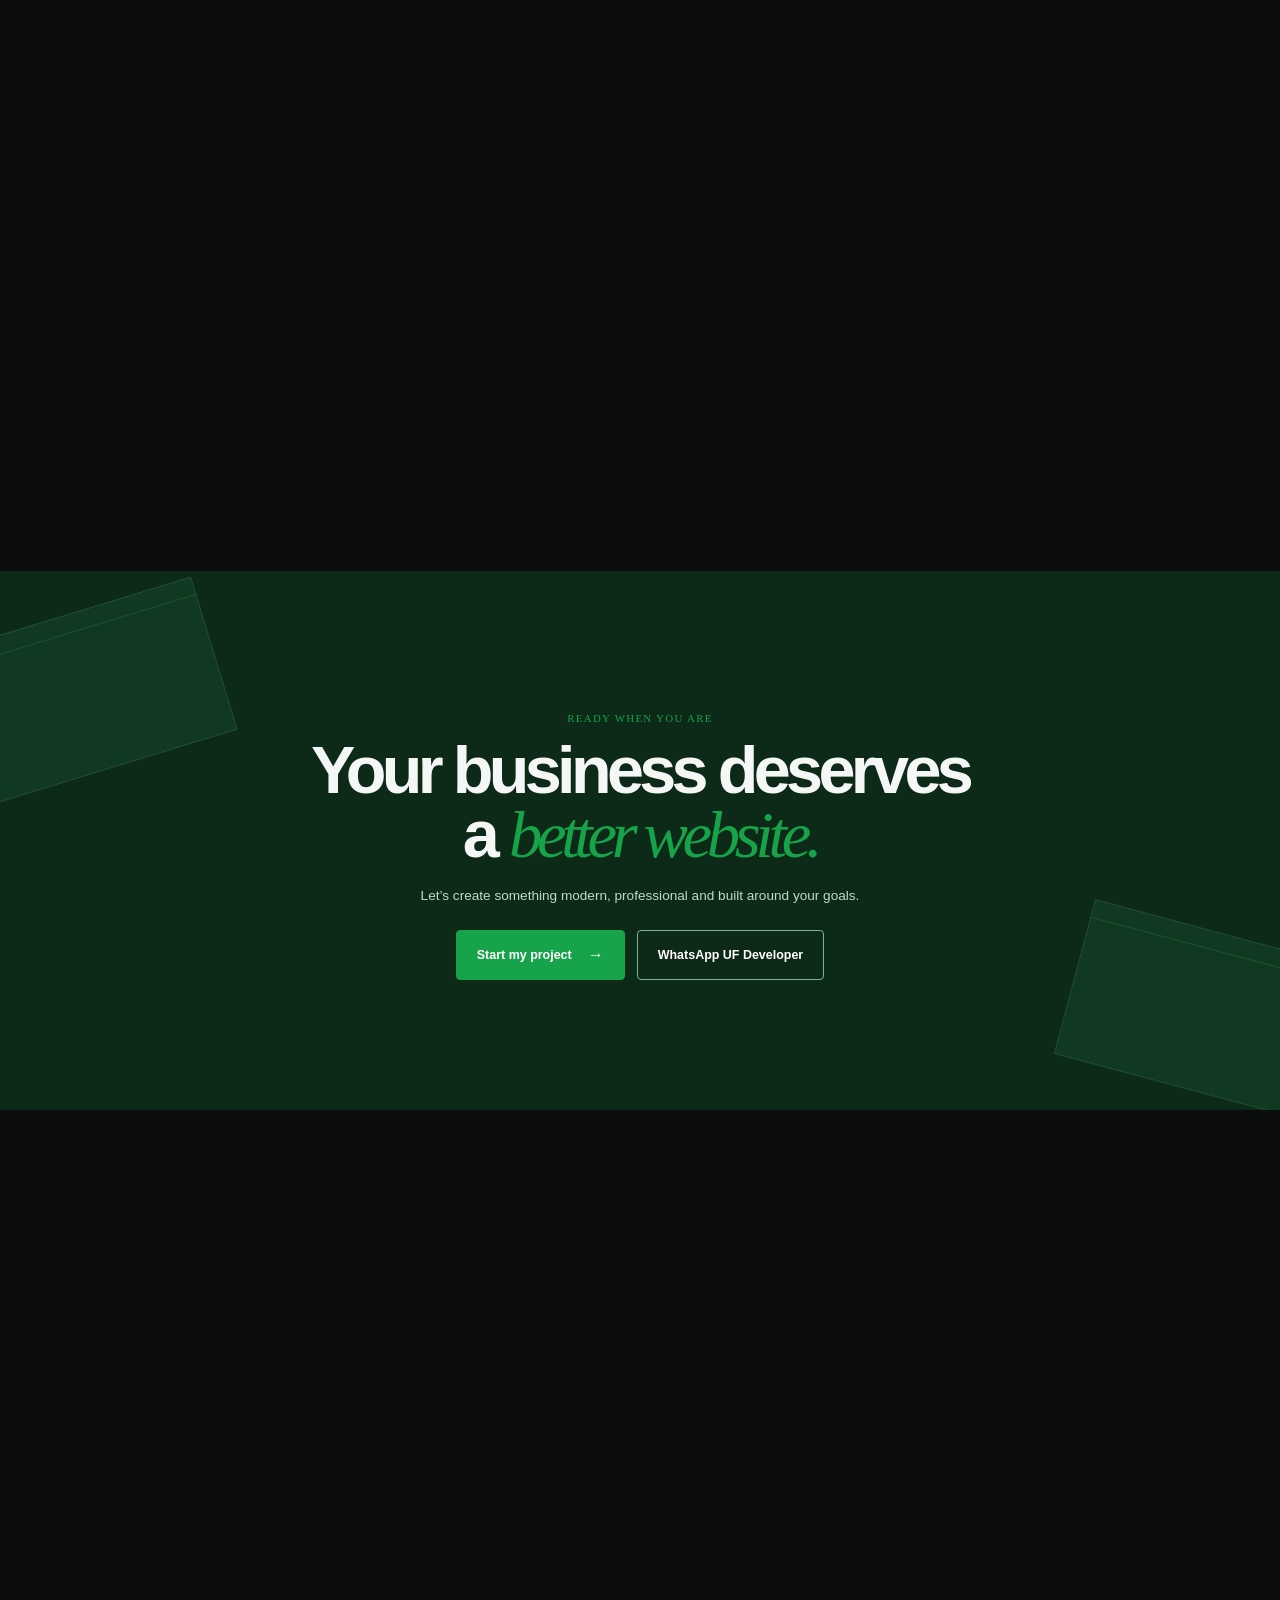
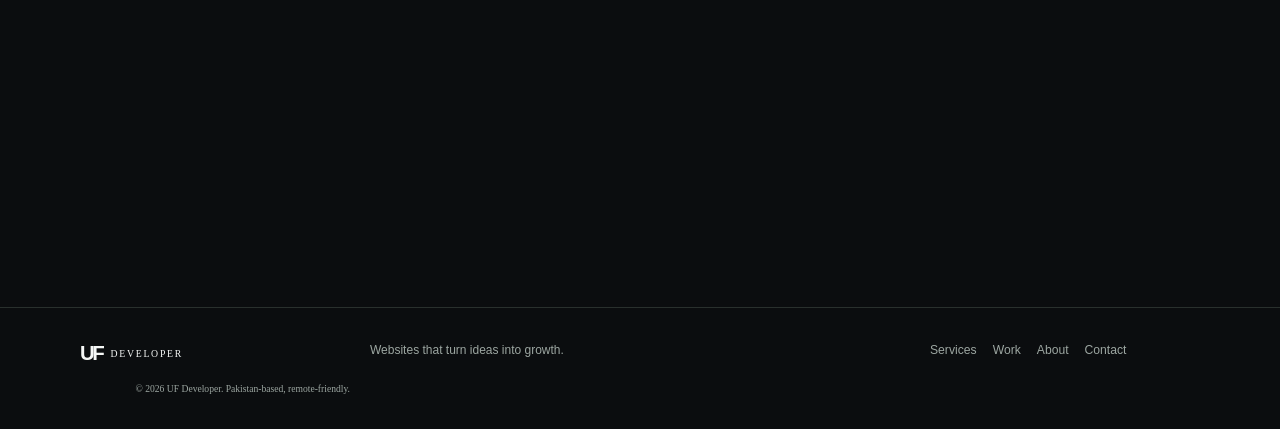
==== commit 7e7df9a4: "Update index.html" ====
--- a/index.html
+++ b/index.html
@@ -11,7 +11,14 @@
   <link rel="preconnect" href="https://fonts.googleapis.com" />
   <link rel="preconnect" href="https://fonts.gstatic.com" crossorigin />
   <link href="https://fonts.googleapis.com/css2?family=DM+Mono:wght@400;500&family=Manrope:wght@400;500;600;700;800&display=swap" rel="stylesheet" />
-  <link rel="stylesheet" href="styles.css" />
+  <style>:root{--bg:#0b0d0f;--panel:#121518;--text:#f5f7f6;--muted:#9ca6a1;--line:#29302d;--green:#16a34a;--soft:#dcfce7;--serif:Georgia,serif}*{box-sizing:border-box}html{scroll-behavior:smooth}body{margin:0;background:var(--bg);color:var(--text);font-family:Manrope,Arial,sans-serif;overflow-x:hidden}.light{--bg:#f7f8f5;--panel:#fff;--text:#101512;--muted:#65706a;--line:#dce2dc}.loader{position:fixed;z-index:99;inset:0;background:#0b0d0f;display:grid;place-content:center;text-align:center;transition:opacity .45s,visibility .45s}.loader span{font-size:6rem;font-weight:800;letter-spacing:-.12em;color:#fff;line-height:.7}.loader small{font:500 .7rem 'DM Mono';letter-spacing:.34em;color:#16a34a;margin-left:.34em;margin-top:16px}.loader.done{opacity:0;visibility:hidden}.site-header{position:fixed;z-index:20;top:18px;left:50%;width:min(1280px,calc(100% - 40px));transform:translateX(-50%);padding:13px 16px 13px 20px;border:1px solid transparent;display:flex;align-items:center;justify-content:space-between;transition:.3s}.site-header.scrolled{background:color-mix(in srgb,var(--bg) 82%,transparent);backdrop-filter:blur(18px);border-color:var(--line);border-radius:12px}.brand{display:flex;align-items:center;gap:8px;color:inherit;text-decoration:none}.brand b{font-size:1.28rem;letter-spacing:-.12em;line-height:1}.brand span{font:500 .61rem 'DM Mono';letter-spacing:.18em}.site-header nav{display:flex;gap:27px}.site-header nav a,.footer-links a{font-size:.76rem;color:var(--muted);text-decoration:none;transition:color .2s}.site-header nav a:hover,.footer-links a:hover{color:var(--green)}.nav-actions{display:flex;align-items:center;gap:13px}.theme-toggle,.menu-toggle{border:0;background:none;color:var(--text);font-size:1.1rem;cursor:pointer}.menu-toggle{display:none}.button{display:inline-flex;align-items:center;justify-content:center;gap:16px;background:var(--green);color:white;text-decoration:none;border:1px solid var(--green);border-radius:4px;padding:15px 20px;font-size:.78rem;font-weight:700;transition:transform .2s,background .2s;cursor:pointer}.button:hover{transform:translateY(-3px);background:#188d44}.button i,.text-link i{font-style:normal;font-size:1rem}.button-small{padding:10px 14px;font-size:.72rem}.hero{min-height:760px;padding:180px max(30px,calc((100% - 1220px)/2)) 100px;display:grid;grid-template-columns:1.02fr .98fr;align-items:center;position:relative;overflow:hidden}.grid{position:absolute;inset:0;background-image:linear-gradient(#ffffff08 1px,transparent 1px),linear-gradient(90deg,#ffffff08 1px,transparent 1px);background-size:56px 56px;mask-image:linear-gradient(to bottom,black,transparent 80%)}.hero-glow{position:absolute;width:600px;height:600px;right:-80px;top:100px;background:radial-gradient(circle,#16a34a30,transparent 64%);filter:blur(10px)}.hero-copy,.hero-visual{position:relative;z-index:1}.availability,.eyebrow{font:500 .68rem 'DM Mono';letter-spacing:.12em;text-transform:uppercase;color:var(--green)}.availability{display:flex;align-items:center;gap:8px}.availability span{width:7px;height:7px;border-radius:50%;background:var(--green);box-shadow:0 0 0 5px #16a34a20}.hero h1,h2{font-size:clamp(3rem,5.25vw,5.25rem);line-height:.99;letter-spacing:-.067em;margin:22px 0 26px;max-width:700px}.hero h1 em,h2 em,.technology em,.big-cta em{font-family:var(--serif);font-weight:400;color:var(--green);letter-spacing:-.08em}.lead{font-size:1rem;line-height:1.7;max-width:510px;color:var(--muted)}.location,.capabilities{font:500 .7rem 'DM Mono';letter-spacing:.02em;color:var(--muted);margin-top:22px}.location b,.capabilities b{color:var(--green);margin:0 5px}.hero-actions{display:flex;align-items:center;gap:27px;margin-top:29px}.text-link{font-size:.78rem;font-weight:700;color:var(--text);text-decoration:none;border-bottom:1px solid var(--line);padding-bottom:4px}.capabilities{margin-top:50px;color:#c3ccc6}.hero-visual{height:470px;perspective:900px}.screen{position:absolute;width:455px;height:300px;right:35px;top:75px;border:8px solid #222a27;border-radius:13px;background:#d9f8e3;box-shadow:0 35px 80px #0008;transform:rotateY(-10deg) rotateX(4deg);overflow:hidden}.browser-top{height:23px;background:#f9faf7;display:flex;align-items:center;padding:0 8px;gap:4px}.browser-top span{width:5px;height:5px;border-radius:50%;background:#a9afaa}.browser-top i{font:400 5px 'DM Mono';color:#7c827e;margin:auto}.screen-content{padding:20px;color:#133a20;background:linear-gradient(135deg,#ecfff2,#b4eeca);height:100%}.screen-nav{display:flex;justify-content:space-between;font:500 7px 'DM Mono'}.screen-nav b{font-size:10px}.screen-content h3{font-size:32px;letter-spacing:-.08em;margin:33px 0 8px;line-height:.93}.screen-content h3 em{font-family:var(--serif);font-weight:400}.screen-block{position:absolute;bottom:-2px;right:0;width:46%;height:75%;background:#299a55;border-radius:50% 0 0}.screen-lines i{display:block;width:70px;height:3px;margin-top:6px;background:#347e4b}.phone{position:absolute;z-index:2;right:5px;bottom:10px;width:103px;height:210px;border:5px solid #242a27;background:#1a8050;border-radius:16px;box-shadow:0 20px 30px #0005;padding:30px 10px;color:#e9ffe9;transform:rotate(7deg)}.phone-top{position:absolute;top:7px;left:36px;background:#061509;width:24px;height:3px;border-radius:3px}.phone b{font:500 6px 'DM Mono';letter-spacing:.06em}.phone strong{display:block;font-size:15px;line-height:.95;letter-spacing:-.08em;margin-top:45px}.phone em{font-family:var(--serif);font-weight:400}.phone div:last-child{position:absolute;bottom:0;left:0;width:100%;height:45%;background:#d1f7d7;border-radius:50% 50% 0 0}.orbit{position:absolute;border:1px solid #16a34a4d;border-radius:50%;width:480px;height:480px;right:25px;top:0;transform:rotateX(68deg) rotateZ(-22deg)}.orbit-two{width:380px;height:380px;right:85px;top:55px;transform:rotateX(68deg) rotateZ(40deg)}.float-card{position:absolute;z-index:3;background:#151a17e6;border:1px solid #405148;border-radius:7px;padding:10px;box-shadow:0 12px 20px #0005;backdrop-filter:blur(8px);font-size:9px;min-width:98px}.float-card small{font:400 8px 'DM Mono';color:var(--green);display:block;margin-bottom:4px}.float-card b{font-size:10px}.float-card i{position:absolute;right:10px;font-style:normal;color:var(--green);font-size:16px}.card-design{left:12px;top:62px;animation:float 5s ease-in-out infinite}.card-dev{left:22px;bottom:58px;animation:float 5s 1s ease-in-out infinite}.card-responsive{right:12px;top:17px;padding:8px;min-width:auto;text-align:center}.card-responsive span{display:block;color:var(--green);font-weight:800;font-size:14px}.card-responsive b{font-size:7px}.card-performance{right:35px;bottom:0;min-width:117px}.bars{display:flex;gap:3px;align-items:end;height:15px;margin-top:5px}.bars i{position:static;width:5px;background:var(--green)}.bars i:nth-child(1){height:30%}.bars i:nth-child(2){height:70%}.bars i:nth-child(3){height:50%}.bars i:nth-child(4){height:100%}@keyframes float{50%{transform:translateY(-12px)}}.trust{padding:22px max(30px,calc((100% - 1220px)/2));border-top:1px solid var(--line);border-bottom:1px solid var(--line);display:flex;justify-content:space-between;gap:30px;align-items:center}.trust p{font-size:.75rem;color:var(--muted);margin:0}.trust div{display:flex;gap:22px;flex-wrap:wrap}.trust span{font:500 .62rem 'DM Mono';color:var(--text);white-space:nowrap}.trust span:before{content:'✦';color:var(--green);margin-right:6px}.section{padding:140px max(30px,calc((100% - 1120px)/2))}.section-heading{max-width:650px}.section-heading h2{font-size:clamp(2.5rem,4.5vw,4.6rem);margin:14px 0 22px}.section-heading>p:not(.eyebrow){font-size:.92rem;line-height:1.7;color:var(--muted);max-width:560px}.service-grid{display:grid;grid-template-columns:repeat(3,1fr);gap:12px;margin-top:65px}.service-card{border:1px solid var(--line);background:var(--panel);min-height:275px;padding:22px;position:relative;transition:transform .25s,border-color .25s}.service-card:hover{transform:translateY(-6px);border-color:var(--green)}.service-card>span{font:500 .66rem 'DM Mono';color:var(--green)}.service-icon{font-size:27px;margin:34px 0 18px;color:var(--green)}.service-card h3{margin:0;font-size:1.08rem;letter-spacing:-.04em}.service-card p{font-size:.75rem;line-height:1.65;color:var(--muted);min-height:58px}.service-card a,.price-grid article>a{position:absolute;bottom:21px;font-size:.7rem;font-weight:700;color:var(--text);text-decoration:none}.service-card a i,.price-grid i{color:var(--green);font-style:normal;margin-left:4px}.work{background:color-mix(in srgb,var(--panel) 65%,var(--bg))}.filters{display:flex;gap:8px;flex-wrap:wrap;margin:47px 0 28px}.filters button{background:transparent;border:1px solid var(--line);color:var(--muted);padding:8px 12px;border-radius:20px;font:500 .65rem 'DM Mono';cursor:pointer}.filters button.active,.filters button:hover{border-color:var(--green);color:var(--green)}.project-grid{display:grid;grid-template-columns:repeat(2,1fr);gap:55px 16px}.project{transition:.35s}.project.hidden{display:none}.project-preview{height:360px;position:relative;overflow:hidden}.project-info{padding:13px 3px 0;display:flex;justify-content:space-between;align-items:end}.project-info p{font:500 .58rem 'DM Mono';color:var(--green);margin:0 0 6px}.project-info h3{font-size:1.15rem;letter-spacing:-.05em;margin:0}.project-open{border:0;background:none;color:var(--text);font:700 .7rem Manrope;cursor:pointer}.project-open i{font-style:normal;color:var(--green);font-size:1rem}.bakery{background:#f8b7a9;color:#57251a;padding:23px}.preview-top,.estate-nav{font:500 9px 'DM Mono';display:flex;justify-content:space-between}.bakery strong,.estate strong,.cafe strong,.fit strong,.aura strong,.personal strong{font-size:clamp(2rem,4vw,3.8rem);line-height:.88;letter-spacing:-.09em;display:block;position:relative;z-index:1}.bakery strong{margin-top:64px}.bakery em,.estate em,.cafe em,.fit em,.aura em,.personal em{font-family:var(--serif);font-weight:400}.cake{position:absolute;right:8%;bottom:12%;font-size:170px;line-height:.7;color:#ef7d76}.estate{background:#191816;color:#f0e7cc;padding:25px}.estate strong{margin-top:58px}.estate-nav{color:#bba66d}.building{position:absolute;right:10%;bottom:0;width:33%;height:70%;background:linear-gradient(120deg,#86734a,#34352c);clip-path:polygon(30% 0,100% 13%,100% 100%,0 100%,0 20%);opacity:.8}.cafe{background:#d0c29c;color:#3b301b;padding:27px}.cafe>p{font:500 11px 'DM Mono';letter-spacing:.16em}.cafe strong{margin-top:82px}.cafe small{position:absolute;bottom:24px;font:500 8px 'DM Mono'}.coffee{position:absolute;right:13%;bottom:10%;font-size:150px;color:#7e512d}.fit{background:#d4ff35;color:#121808;padding:25px}.fit>div:first-child{font-weight:800;letter-spacing:-.1em;font-size:19px}.fit>div span{font-family:var(--serif);font-weight:400}.fit strong{margin-top:78px}.fit-shape{position:absolute;right:0;bottom:0;width:45%;height:84%;border-radius:50% 0 0;background:#1d2722}.aura{background:#d8d5cf;color:#171818;padding:25px}.aura>div:first-child{font:500 11px 'DM Mono';letter-spacing:.2em;display:flex;justify-content:space-between}.aura>div span{font-size:8px;letter-spacing:0}.aura strong{margin-top:65px}.model{position:absolute;width:38%;height:76%;right:17%;bottom:0;background:#25262a;border-radius:48% 48% 0 0;clip-path:polygon(35% 0,63% 0,88% 24%,100% 100%,0 100%,14% 25%)}.personal{background:#2843d7;color:#fff;padding:25px}.personal>p{font:500 8px 'DM Mono';letter-spacing:.09em}.personal strong{margin-top:50px}.personal-art{position:absolute;right:0;bottom:0;width:45%;height:70%;background:#f25c2c;clip-path:polygon(55% 0,100% 10%,100% 100%,0 100%,20% 36%)}.comparison{display:grid;grid-template-columns:.8fr 1.2fr;gap:80px;align-items:center}.comparison .button{margin-top:20px}.comparison-box{height:410px;position:relative;border:1px solid var(--line);overflow:hidden;user-select:none}.comparison-new,.comparison-old{position:absolute;inset:0;overflow:hidden}.comparison-new{background:#d6f9de}.comparison-old{width:48%;z-index:2;border-right:2px solid white}.modern-site,.old-site{width:100%;height:100%;padding:36px;white-space:nowrap}.modern-site{background:#d6f9de;color:#14351c}.modern-site b{font-size:12px;letter-spacing:-.07em}.modern-site h3{font-size:45px;letter-spacing:-.08em;line-height:.88;margin:67px 0 20px}.modern-site em{font-family:var(--serif);font-weight:400}.modern-site button{background:#196436;color:white;border:0;padding:10px;font-size:9px}.modern-site i{position:absolute;right:-40px;bottom:-90px;width:280px;height:280px;border-radius:50%;background:#6cce83}.old-site{background:#d3d3d3;color:#111;text-align:center;font-family:Arial}.old-site b{font-size:16px}.old-site p{margin-top:60px;color:#1457b2;font-size:14px}.old-site div{background:#3a72b9;color:white;padding:8px;font-size:10px}.old-site h3{font-family:'Times New Roman';font-size:25px;margin-top:75px}.old-site button{background:#d93b31;color:white;border:0;padding:9px 18px;font-size:10px}.demo-label{position:absolute;z-index:3;top:12px;left:14px;background:#0b0d0fcc;color:white;padding:5px;font:500 7px 'DM Mono';letter-spacing:.05em}.compare-handle{position:absolute;z-index:4;top:0;bottom:0;left:48%;width:2px;background:white;cursor:ew-resize}.compare-handle span{position:absolute;top:50%;left:50%;transform:translate(-50%,-50%);display:grid;place-items:center;width:34px;height:34px;border-radius:50%;background:white;color:#183d21;font-size:15px}.values{display:grid;grid-template-columns:1fr 1fr;gap:80px}.value-list article{display:grid;grid-template-columns:40px 1fr;column-gap:16px;border-top:1px solid var(--line);padding:22px 0}.value-list span{font:500 .65rem 'DM Mono';color:var(--green)}.value-list h3{margin:0;font-size:1rem}.value-list p{grid-column:2;color:var(--muted);font-size:.77rem;line-height:1.6;margin:8px 0 0}.technology{padding:110px 30px;text-align:center;background:var(--green);color:#071c0d;overflow:hidden}.technology .eyebrow{color:#0c4821}.technology h2{font-size:clamp(2.7rem,5vw,5.2rem);margin:13px 0 48px}.technology em{color:#e9ffec}.tech-row{display:flex;justify-content:center;gap:12px;flex-wrap:wrap}.tech-row span{font:500 .78rem 'DM Mono';padding:12px 20px;border:1px solid #0d5929;border-radius:50px}.technology>p:last-child{font-size:.76rem;max-width:440px;margin:36px auto 0;line-height:1.6}.process{display:grid;grid-template-columns:1fr 1fr;gap:80px}.timeline{position:relative}.timeline-line{position:absolute;left:14px;top:20px;bottom:20px;width:1px;background:var(--line)}.timeline article{position:relative;display:grid;grid-template-columns:48px 1fr;padding:0 0 28px}.timeline article:last-child{padding-bottom:0}.timeline span{width:29px;height:29px;display:grid;place-items:center;border:1px solid var(--line);border-radius:50%;background:var(--bg);font:500 8px 'DM Mono';z-index:1}.timeline article.active span,.timeline article:hover span{background:var(--green);border-color:var(--green);color:white}.timeline h3{margin:4px 0 7px;font-size:1rem}.timeline p{margin:0;color:var(--muted);font-size:.76rem;line-height:1.5}.pricing{background:var(--panel)}.price-grid{display:grid;grid-template-columns:repeat(3,1fr);gap:12px;margin-top:55px}.price-grid article{border:1px solid var(--line);min-height:350px;padding:24px;position:relative}.price-grid article>p{font:500 .68rem 'DM Mono';text-transform:uppercase;color:var(--green)}.price-grid h3{font-size:1.22rem;letter-spacing:-.05em;line-height:1.1;margin:25px 0}.price-grid ul{padding:0;list-style:none;color:var(--muted);font-size:.72rem;line-height:2}.price-grid li:before{content:'✓';color:var(--green);margin-right:8px}.price-grid .featured{background:#e9fff0;color:#122019;border-color:#e9fff0}.featured>span{position:absolute;right:15px;top:15px;background:var(--green);color:white;border-radius:20px;padding:5px 8px;font:500 7px 'DM Mono';text-transform:uppercase}.featured .button{position:absolute;bottom:20px;left:24px;right:24px}.about{display:grid;grid-template-columns:1fr 1fr;gap:90px;align-items:center}.about-workspace{height:360px;background:linear-gradient(145deg,#121b16,#21392a);position:relative;overflow:hidden}.desk-screen{position:absolute;left:18%;top:17%;width:58%;height:58%;background:#07120c;border:6px solid #37463e;border-radius:7px;transform:skewY(-4deg);padding:20px;color:#d1f8d9;font:12px 'DM Mono';line-height:1.7;box-shadow:0 22px 30px #0009}.desk-screen i{display:block;height:5px;background:#16a34a;width:45%;margin-bottom:15px}.desk-screen b,.desk-screen em{color:#51d87a;font-style:normal}.desk-phone{position:absolute;right:11%;bottom:5%;height:160px;width:75px;border:5px solid #3c4f45;border-radius:11px;background:linear-gradient(135deg,#cee9d1,#15763e);transform:rotate(14deg)}.desk-coffee{position:absolute;left:10%;bottom:9%;width:52px;height:52px;border:7px solid #dfd3bd;border-radius:50%;color:#5e442d;background:#221b17;display:grid;place-items:center}.about-steps{margin-top:27px;display:flex;gap:9px;flex-wrap:wrap;align-items:center}.about-steps span{font:500 .6rem 'DM Mono';color:var(--text)}.about-steps b{color:var(--green)}.faq{display:grid;grid-template-columns:.85fr 1.15fr;gap:80px}.faq-list details{border-top:1px solid var(--line);padding:21px 0}.faq-list details:last-child{border-bottom:1px solid var(--line)}.faq-list summary{list-style:none;cursor:pointer;font-size:.9rem;font-weight:700;display:flex;justify-content:space-between}.faq-list summary::-webkit-details-marker{display:none}.faq-list summary i{font-style:normal;color:var(--green);font-size:18px;line-height:.7}.faq-list details[open] summary i{transform:rotate(45deg)}.faq-list p{font-size:.78rem;line-height:1.65;color:var(--muted);max-width:530px}.big-cta{position:relative;overflow:hidden;background:#0d2918;padding:130px 30px;text-align:center}.big-cta h2{position:relative;font-size:clamp(2.7rem,5.2vw,5.3rem);letter-spacing:-.07em;line-height:.96;margin:15px auto 21px}.big-cta>p:not(.eyebrow){position:relative;color:#bddbc5;font-size:.85rem}.big-cta>div:last-child{position:relative;display:flex;justify-content:center;gap:12px;margin-top:27px}.button-outline{background:transparent;border-color:#7ab888}.button-outline:hover{background:#174a29}.cta-window{position:absolute;width:260px;height:160px;border:1px solid #4c91613d;background:#1f704039;transform:rotate(-17deg);top:40px;left:-40px}.cta-window:before{content:'';display:block;height:17px;border-bottom:1px solid #4c91613d}.cta-window.two{left:auto;right:-50px;top:auto;bottom:20px;transform:rotate(15deg)}.contact{display:grid;grid-template-columns:.8fr 1.2fr;gap:80px}.contact-meta{margin-top:38px;display:grid;gap:13px;font-size:.75rem;color:var(--muted)}.contact-meta a{color:var(--text);text-decoration:none}.project-form{display:grid;gap:16px}.form-row{display:grid;grid-template-columns:1fr 1fr;gap:14px}.project-form label{display:grid;gap:7px;font-size:.67rem;font-weight:700}.project-form input,.project-form select,.project-form textarea{width:100%;border:1px solid var(--line);background:transparent;color:var(--text);font:400 .8rem Manrope;padding:12px;border-radius:2px;outline:0}.project-form input:focus,.project-form select:focus,.project-form textarea:focus{border-color:var(--green);box-shadow:0 0 0 3px #16a34a22}.project-form select option{color:#111}.project-form textarea{height:110px;resize:vertical}.project-form .button{justify-self:start}.form-message{font-size:.74rem;color:var(--green);line-height:1.5;margin:0}footer{border-top:1px solid var(--line);padding:35px max(30px,calc((100% - 1120px)/2));display:grid;grid-template-columns:1fr 2fr 1fr;gap:20px;align-items:start}footer>p{font-size:.75rem;color:var(--muted);margin:0}.footer-links{display:flex;gap:16px;flex-wrap:wrap}footer small{font:400 .6rem 'DM Mono';color:var(--muted);text-align:right}.whatsapp{position:fixed;right:22px;bottom:22px;z-index:10;border-radius:25px;background:var(--green);padding:11px 15px;color:white;text-decoration:none;font-size:.7rem;font-weight:700;box-shadow:0 8px 24px #0004}.whatsapp:first-letter{font-size:16px}.whatsapp span{margin-left:5px}.mobile-cta{display:none}.reveal{opacity:0;transform:translateY(22px);transition:opacity .65s ease,transform .65s ease}.reveal.visible{opacity:1;transform:none}dialog{max-width:620px;width:calc(100% - 36px);padding:40px;border:1px solid var(--line);background:var(--panel);color:var(--text);box-shadow:0 30px 80px #0008}dialog::backdrop{background:#000a;backdrop-filter:blur(3px)}dialog h2{font-size:2.8rem;margin:12px 0 5px;letter-spacing:-.07em}.modal-category{font:500 .65rem 'DM Mono';color:var(--green)}.modal-close{position:absolute;right:15px;top:11px;background:transparent;border:0;color:var(--text);font-size:28px;cursor:pointer}.modal-grid{display:grid;grid-template-columns:1fr 1fr;gap:20px;margin:30px 0}.modal-grid h3{font-size:.8rem;margin:0 0 7px}.modal-grid p{font-size:.74rem;line-height:1.6;color:var(--muted);margin:0}
+@media(max-width:800px){.site-header{top:10px;width:calc(100% - 24px);padding:12px}.site-header nav{display:none}.site-header.menu-open nav{display:flex;position:absolute;top:57px;left:0;right:0;padding:18px;background:var(--panel);border:1px solid var(--line);border-radius:9px;flex-direction:column;gap:17px}.site-header .button-small{display:none}.menu-toggle{display:block;width:25px;padding:2px}.menu-toggle span{display:block;height:1px;background:currentColor;margin:5px 0}.hero{grid-template-columns:1fr;padding:140px 24px 40px;min-height:auto}.hero h1{font-size:3.2rem}.hero-visual{height:370px;margin-top:25px;transform:scale(.9);transform-origin:top center}.screen{right:10%;width:340px;height:225px}.phone{right:0}.trust{padding:18px 24px;display:block}.trust p{margin-bottom:13px}.trust div{gap:10px 15px}.section{padding:85px 24px}.service-grid,.price-grid{grid-template-columns:1fr}.service-card{min-height:230px}.project-grid{grid-template-columns:1fr;gap:40px}.project-preview{height:290px}.comparison,.values,.process,.about,.faq,.contact{grid-template-columns:1fr;gap:42px}.comparison-box{height:340px}.modern-site,.old-site{padding:25px}.modern-site h3{font-size:35px}.old-site h3{font-size:19px}.technology{padding:75px 20px}.process .section-heading{margin-bottom:5px}.price-grid article{min-height:300px}.about-workspace{order:2}.faq-list{order:2}.big-cta{padding:85px 24px}.big-cta>div:last-child{flex-direction:column;align-items:center}.contact-intro{margin-bottom:0}.form-row{grid-template-columns:1fr}.mobile-cta{display:block;position:fixed;bottom:0;left:0;right:0;z-index:11;background:var(--green);color:#fff;text-align:center;padding:14px;font-size:.78rem;font-weight:800;text-decoration:none}.whatsapp{bottom:62px;right:12px;padding:10px}.whatsapp span{display:none}footer{padding:35px 24px 75px;grid-template-columns:1fr}footer small{text-align:left}.modal-grid{grid-template-columns:1fr}.hero-actions{gap:18px}.capabilities{margin-top:30px}.hero-copy .lead{font-size:.9rem}}
+@media(prefers-reduced-motion:reduce){*,*:before,*:after{animation-duration:.001ms!important;transition-duration:.001ms!important;scroll-behavior:auto!important}.reveal{opacity:1;transform:none}}
+
+/* Dedicated page layouts */
+.site-header nav a.current{color:var(--text)}.page-hero{min-height:570px;padding:190px max(30px,calc((100% - 1120px)/2)) 90px;display:flex;flex-direction:column;justify-content:flex-end;position:relative;overflow:hidden;background:radial-gradient(circle at 78% 28%,#16a34a31,transparent 25%),linear-gradient(130deg,var(--bg),color-mix(in srgb,var(--bg) 78%,#154224))}.page-hero:before{content:'';position:absolute;inset:0;background-image:linear-gradient(#ffffff08 1px,transparent 1px),linear-gradient(90deg,#ffffff08 1px,transparent 1px);background-size:50px 50px;mask-image:linear-gradient(to bottom,black,transparent)}.page-hero>*{position:relative}.page-hero h1{font-size:clamp(3rem,6vw,6rem);line-height:.93;letter-spacing:-.08em;margin:15px 0 22px}.page-hero h1 em{font-family:var(--serif);font-weight:400;color:var(--green)}.page-hero>p:last-child{max-width:580px;color:var(--muted);font-size:.93rem;line-height:1.75}.service-detail-list{padding-top:40px}.service-detail-list article{display:grid;grid-template-columns:1fr 1fr;gap:70px;border-top:1px solid var(--line);padding:60px 0}.service-detail-list h2{font-size:clamp(2rem,3.4vw,3.35rem);line-height:1;letter-spacing:-.07em;margin:15px 0}.service-detail-list article>div>p{color:var(--muted);font-size:.82rem;line-height:1.7}.service-detail-list ul{list-style:none;padding:0;margin:27px 0}.service-detail-list li{font-size:.75rem;padding:8px 0;border-bottom:1px solid var(--line)}.service-detail-list li:before{content:'✦';color:var(--green);margin-right:8px}.showcase{padding-top:30px}.showcase .project-preview{height:430px}.process-page{padding-top:30px}.process-page article{border-top:1px solid var(--line);padding:48px 0;display:grid;grid-template-columns:130px minmax(0,650px);gap:20px}.process-page article>span{font:500 1.1rem 'DM Mono';color:var(--green)}.process-page h2,.about-story h2,.expectation h2{font-size:clamp(2rem,3.8vw,3.7rem);letter-spacing:-.07em;line-height:1;margin:12px 0 18px}.process-page div>p:last-child,.about-story div>p{font-size:.86rem;color:var(--muted);line-height:1.75;max-width:550px}.about-story{display:grid;grid-template-columns:1fr 1fr;gap:90px;align-items:center}.about-story .about-workspace{height:440px}.expectation{background:var(--panel)}.expect-grid{display:grid;grid-template-columns:repeat(3,1fr);gap:25px;margin-top:55px}.expect-grid article{border-top:1px solid var(--line);padding-top:17px}.expect-grid b{font:500 .7rem 'DM Mono';color:var(--green)}.expect-grid h3{font-size:1rem;margin:24px 0 8px}.expect-grid p{font-size:.77rem;color:var(--muted);line-height:1.65}.contact-page{padding-top:55px}.contact-hero{min-height:500px}
+@media(max-width:800px){.page-hero{min-height:480px;padding:150px 24px 60px}.page-hero h1{font-size:3.15rem}.service-detail-list article,.about-story{grid-template-columns:1fr;gap:12px}.service-detail-list article{padding:42px 0}.process-page article{grid-template-columns:55px 1fr;padding:35px 0}.expect-grid{grid-template-columns:1fr;gap:30px}.showcase .project-preview{height:310px}.about-story .about-workspace{height:340px}}
+</style>
 </head>
 <body>
   <div class="loader" aria-label="Loading"><span>UF</span><small>DEVELOPER</small></div>
@@ -96,6 +103,51 @@
   <footer><a class="brand" href="#home"><b>UF</b><span>DEVELOPER</span></a><p>Websites that turn ideas into growth.</p><div class="footer-links"><a href="#services">Services</a><a href="#work">Work</a><a href="#about">About</a><a href="#contact">Contact</a></div><small>© 2026 UF Developer. Pakistan-based, remote-friendly.</small></footer>
   <a class="whatsapp" href="https://wa.me/YOURWHATSAPPNUMBER?text=Hi%20UF%20Developer%2C%20I%20am%20interested%20in%20getting%20a%20website%20for%20my%20business." target="_blank" rel="noopener" aria-label="Chat on WhatsApp">⌕<span>Chat on WhatsApp</span></a><a class="mobile-cta" href="#contact">💬 &nbsp;Start your project</a>
   <dialog id="case-study"><button class="modal-close" aria-label="Close case study">×</button><p class="eyebrow">Concept project</p><h2></h2><p class="modal-category"></p><div class="modal-grid"><div><h3>The challenge</h3><p>To create a clear, credible online experience that helps a growing business make a strong first impression.</p></div><div><h3>The solution</h3><p>A purposeful visual system, responsive content structure and clear next steps for visitors.</p></div><div><h3>Key features</h3><p>Mobile-first layouts, intuitive navigation, thoughtful calls to action and fast, accessible interfaces.</p></div><div><h3>Outcome</h3><p>Designed as a demonstration of UF Developer’s web-development capabilities.</p></div></div><a class="button" href="#contact">Discuss a similar project <i>→</i></a></dialog>
-  <script src="script.js"></script>
+  <script>const $ = (s, p = document) => p.querySelector(s);
+const $ = (s, p = document) => [...p.querySelectorAll(s)];
+
+window.addEventListener('load', () => setTimeout(() => $('.loader').classList.add('done'), 650));
+
+const header = $('.site-header');
+addEventListener('scroll', () => header.classList.toggle('scrolled', scrollY > 20), {passive:true});
+
+$('.menu-toggle')?.addEventListener('click', () => {
+  const open = header.classList.toggle('menu-open');
+  $('.menu-toggle').setAttribute('aria-expanded', open);
+});
+$('nav a').forEach(a => a.addEventListener('click', () => header?.classList.remove('menu-open')));
+
+$('.theme-toggle')?.addEventListener('click', () => {
+  document.body.classList.toggle('light');
+  $('.theme-toggle').textContent = document.body.classList.contains('light') ? '☾' : '☼';
+});
+
+const observer = new IntersectionObserver(entries => entries.forEach(e => { if(e.isIntersecting) e.target.classList.add('visible'); }), {threshold:.12});
+$('.reveal').forEach(el => observer.observe(el));
+
+$('.filters button').forEach(button => button.addEventListener('click', () => {
+  $('.filters button').forEach(b => b.classList.remove('active')); button.classList.add('active');
+  const filter = button.dataset.filter;
+  $('.project').forEach(project => { project.classList.toggle('hidden', filter !== 'all' && !project.dataset.category.includes(filter)); });
+}));
+
+const modal = $('#case-study');
+const categories = {'Bake House Karachi':'Bakery / Food','EstateX Pakistan':'Real Estate','Café 92':'Restaurant','FitCore':'Fitness / Business','AURA':'Fashion / E-commerce','Personal Brand':'Creator / Professional'};
+$('.project-open').forEach(button => button.addEventListener('click', () => { if (!modal) return; const name = button.dataset.project; $('h2', modal).textContent = name; $('.modal-category', modal).textContent = categories[name]; modal.showModal(); }));
+$('.modal-close')?.addEventListener('click', () => modal.close());
+modal?.addEventListener('click', e => { if(e.target === modal) modal.close(); });
+
+const comparison = $('#comparison'), old = $('.comparison-old'), handle = $('.compare-handle');
+if (comparison && old && handle) {
+  function setComparison(x) { const r = comparison.getBoundingClientRect(), pct = Math.max(5, Math.min(95, ((x-r.left)/r.width)*100)); old.style.width = `${pct}%`; handle.style.left = `${pct}%`; handle.setAttribute('aria-valuenow', Math.round(pct)); }
+  let dragging = false;
+  handle.addEventListener('pointerdown', e => { dragging = true; handle.setPointerCapture(e.pointerId); });
+  comparison.addEventListener('pointermove', e => { if(dragging) setComparison(e.clientX); });
+  addEventListener('pointerup', () => dragging = false);
+  handle.addEventListener('keydown', e => { if(['ArrowLeft','ArrowRight'].includes(e.key)) { e.preventDefault(); setComparison(comparison.getBoundingClientRect().left + comparison.getBoundingClientRect().width * ((+handle.getAttribute('aria-valuenow') + (e.key === 'ArrowLeft' ? -5 : 5))/100)); }});
+}
+
+$('#project-form')?.addEventListener('submit', e => { e.preventDefault(); const msg = $('.form-message'); msg.textContent = 'Thanks! Your project request has been received. UF Developer will get back to you soon.'; e.target.reset(); });
+</script>
 </body>
 </html>
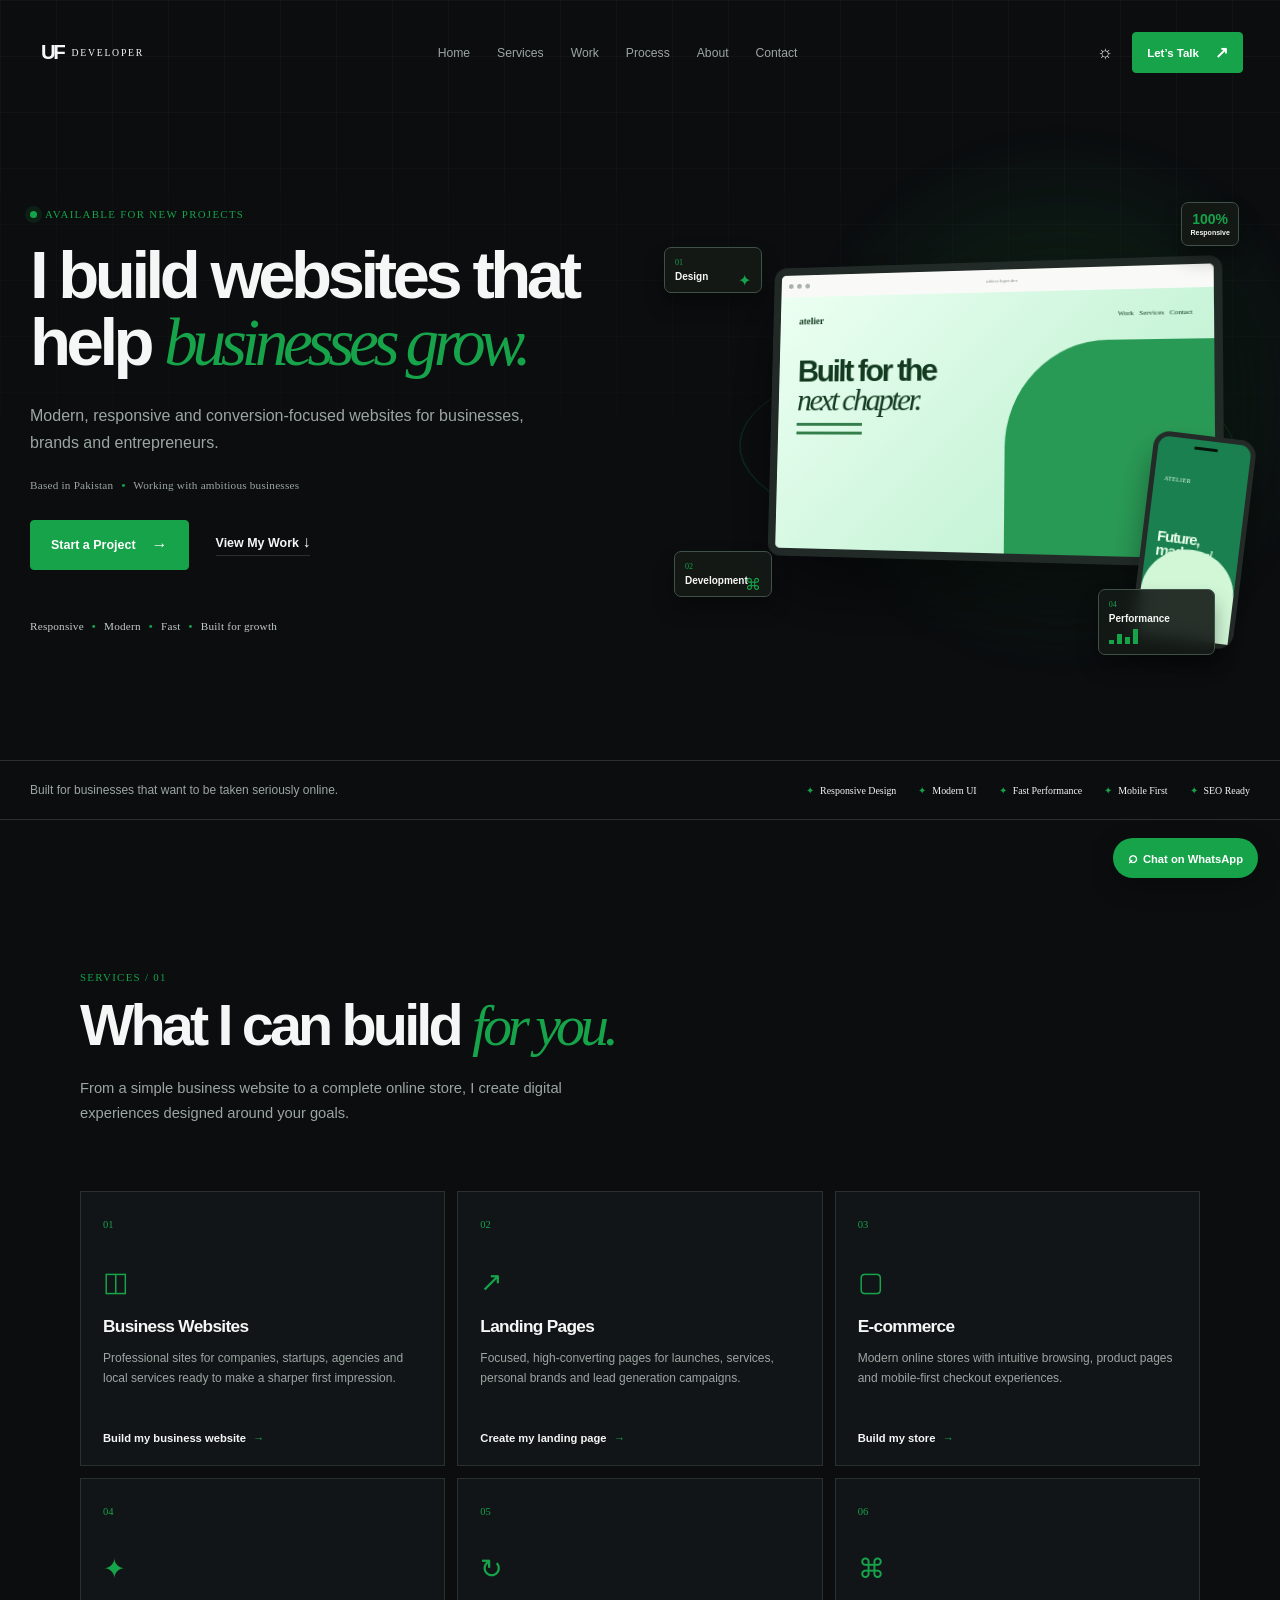
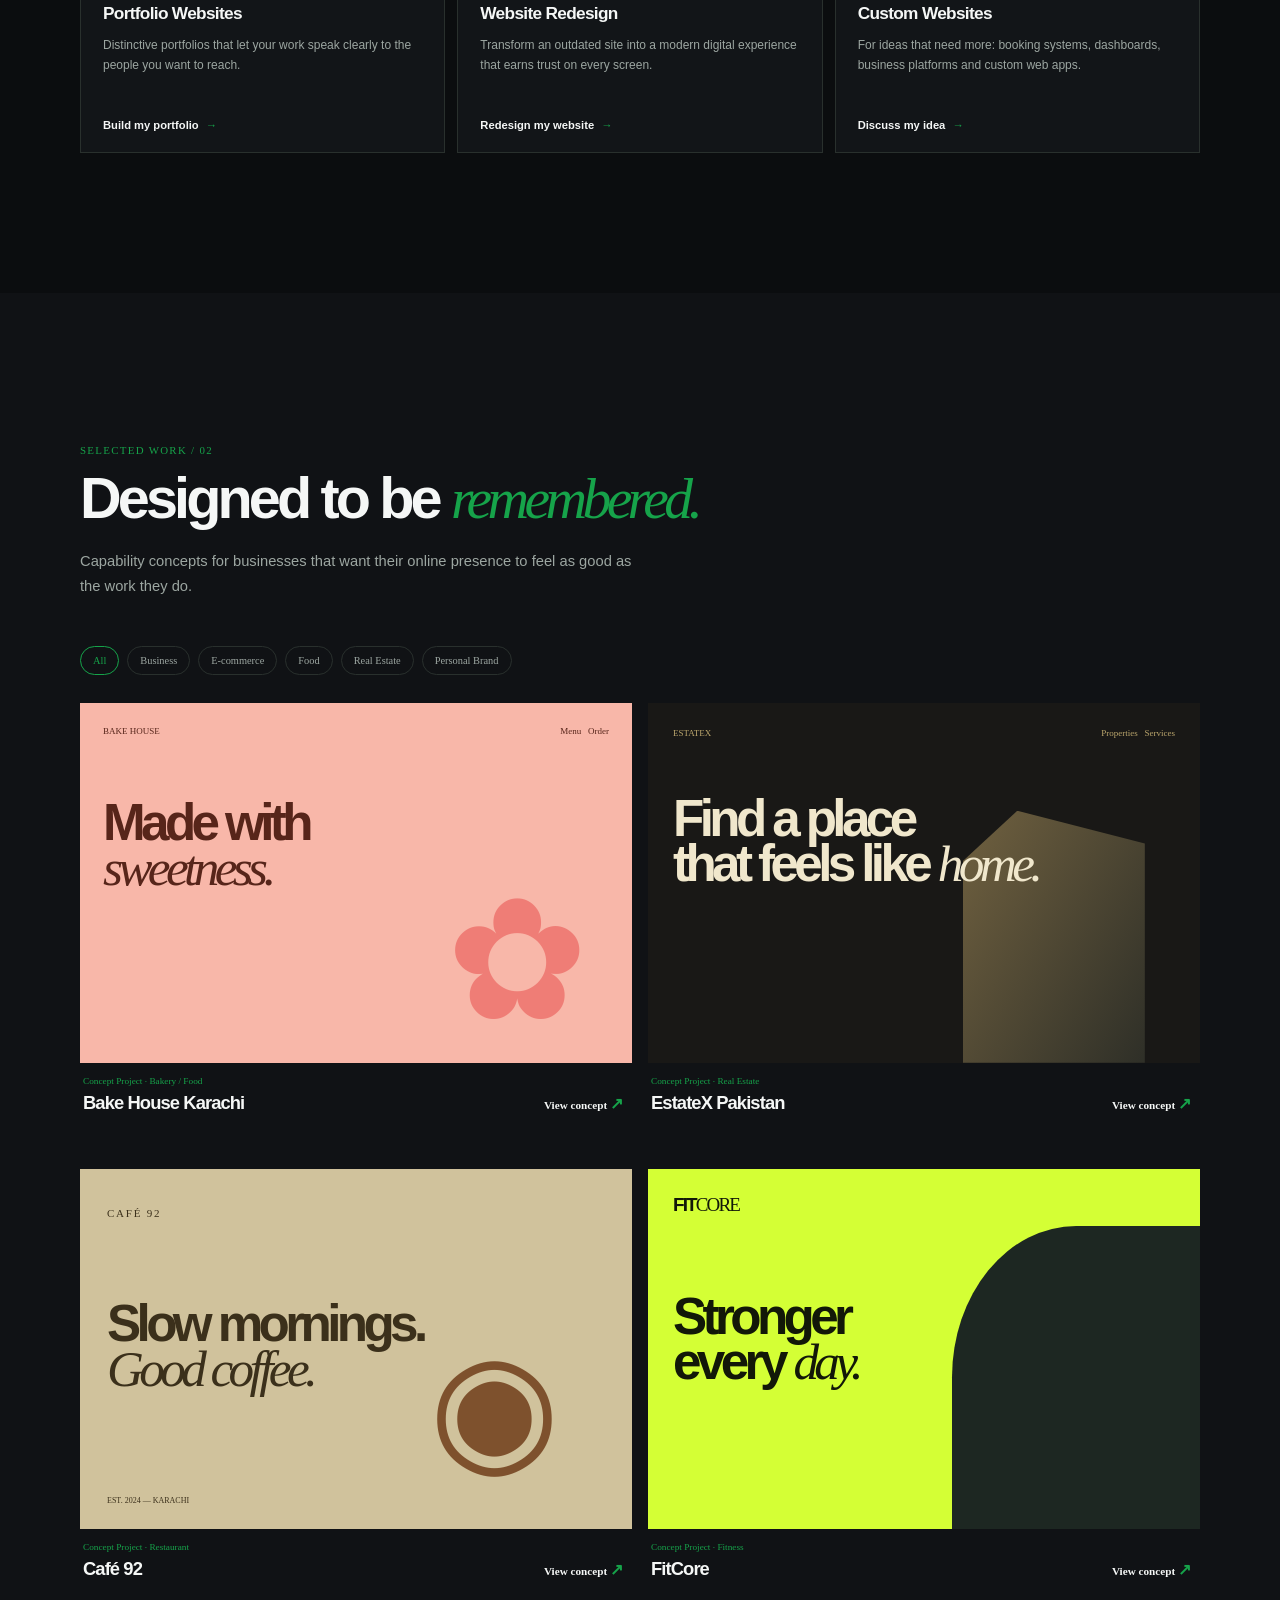
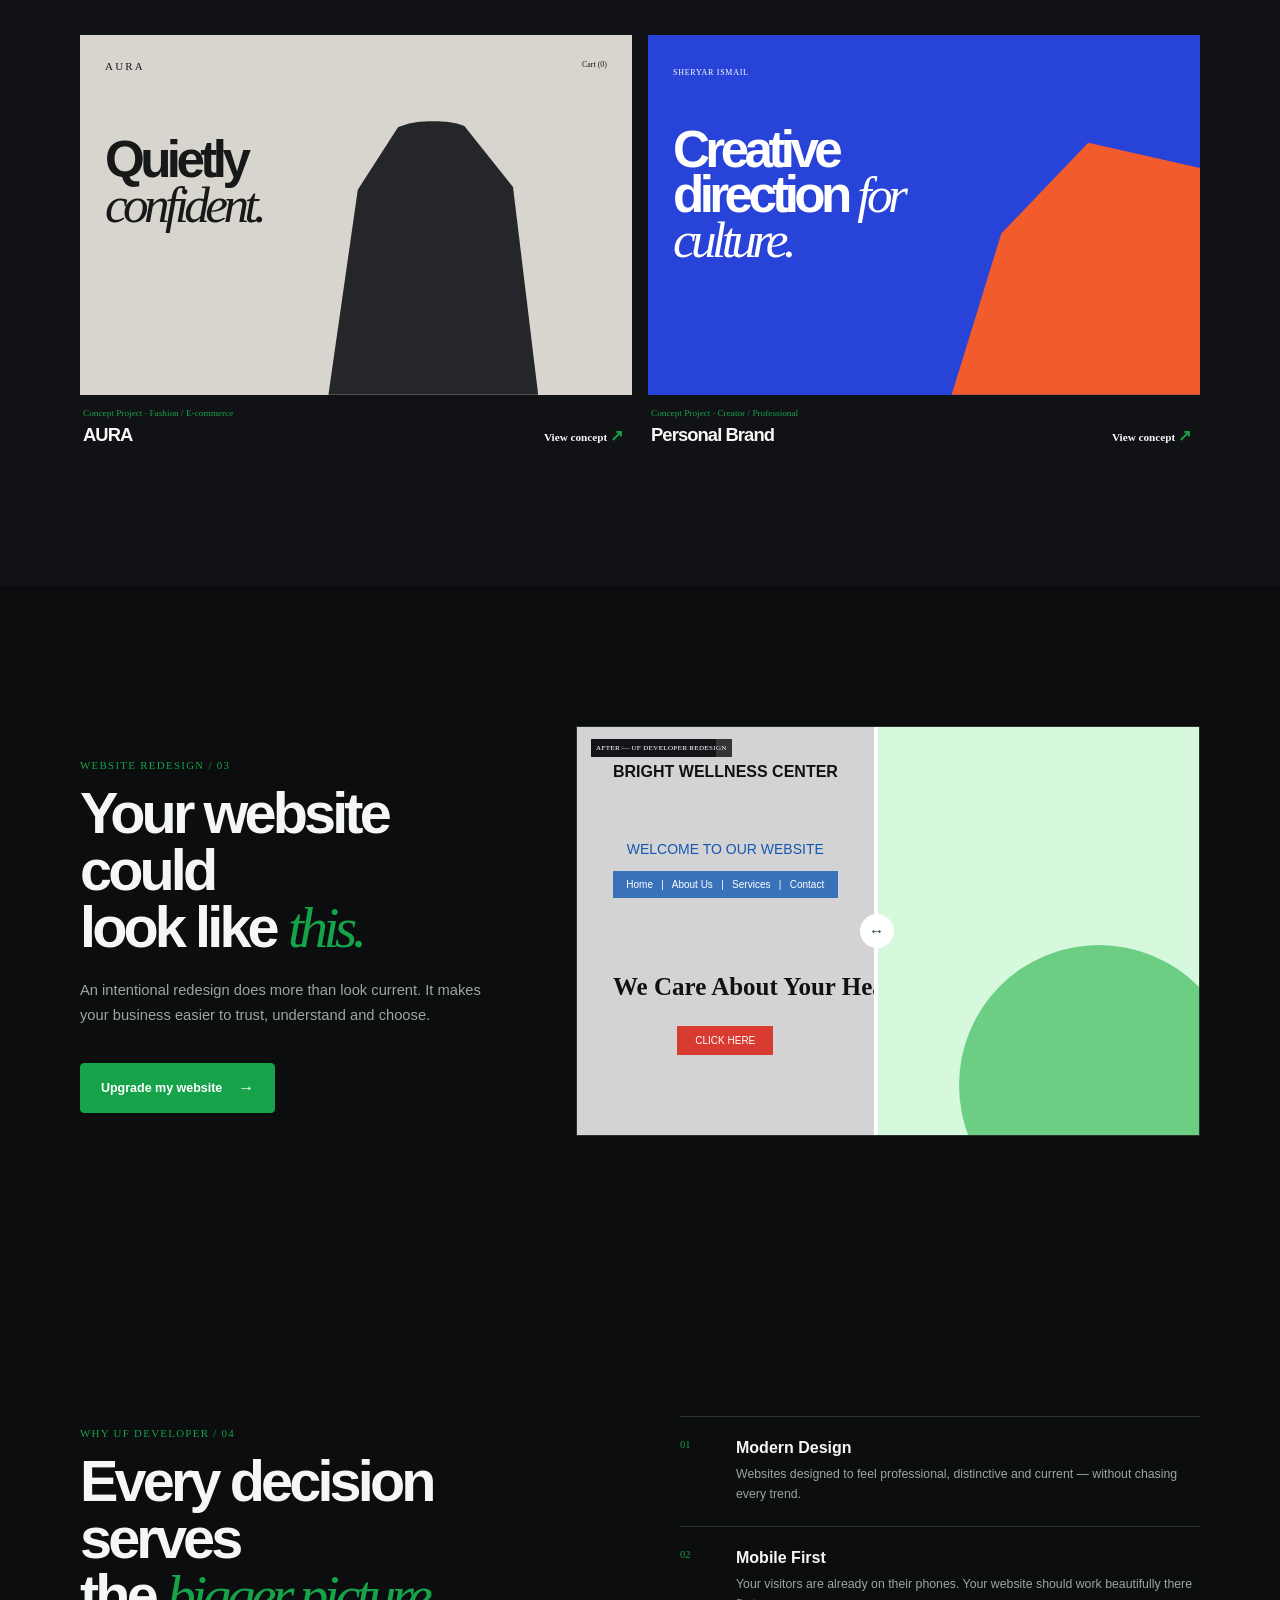
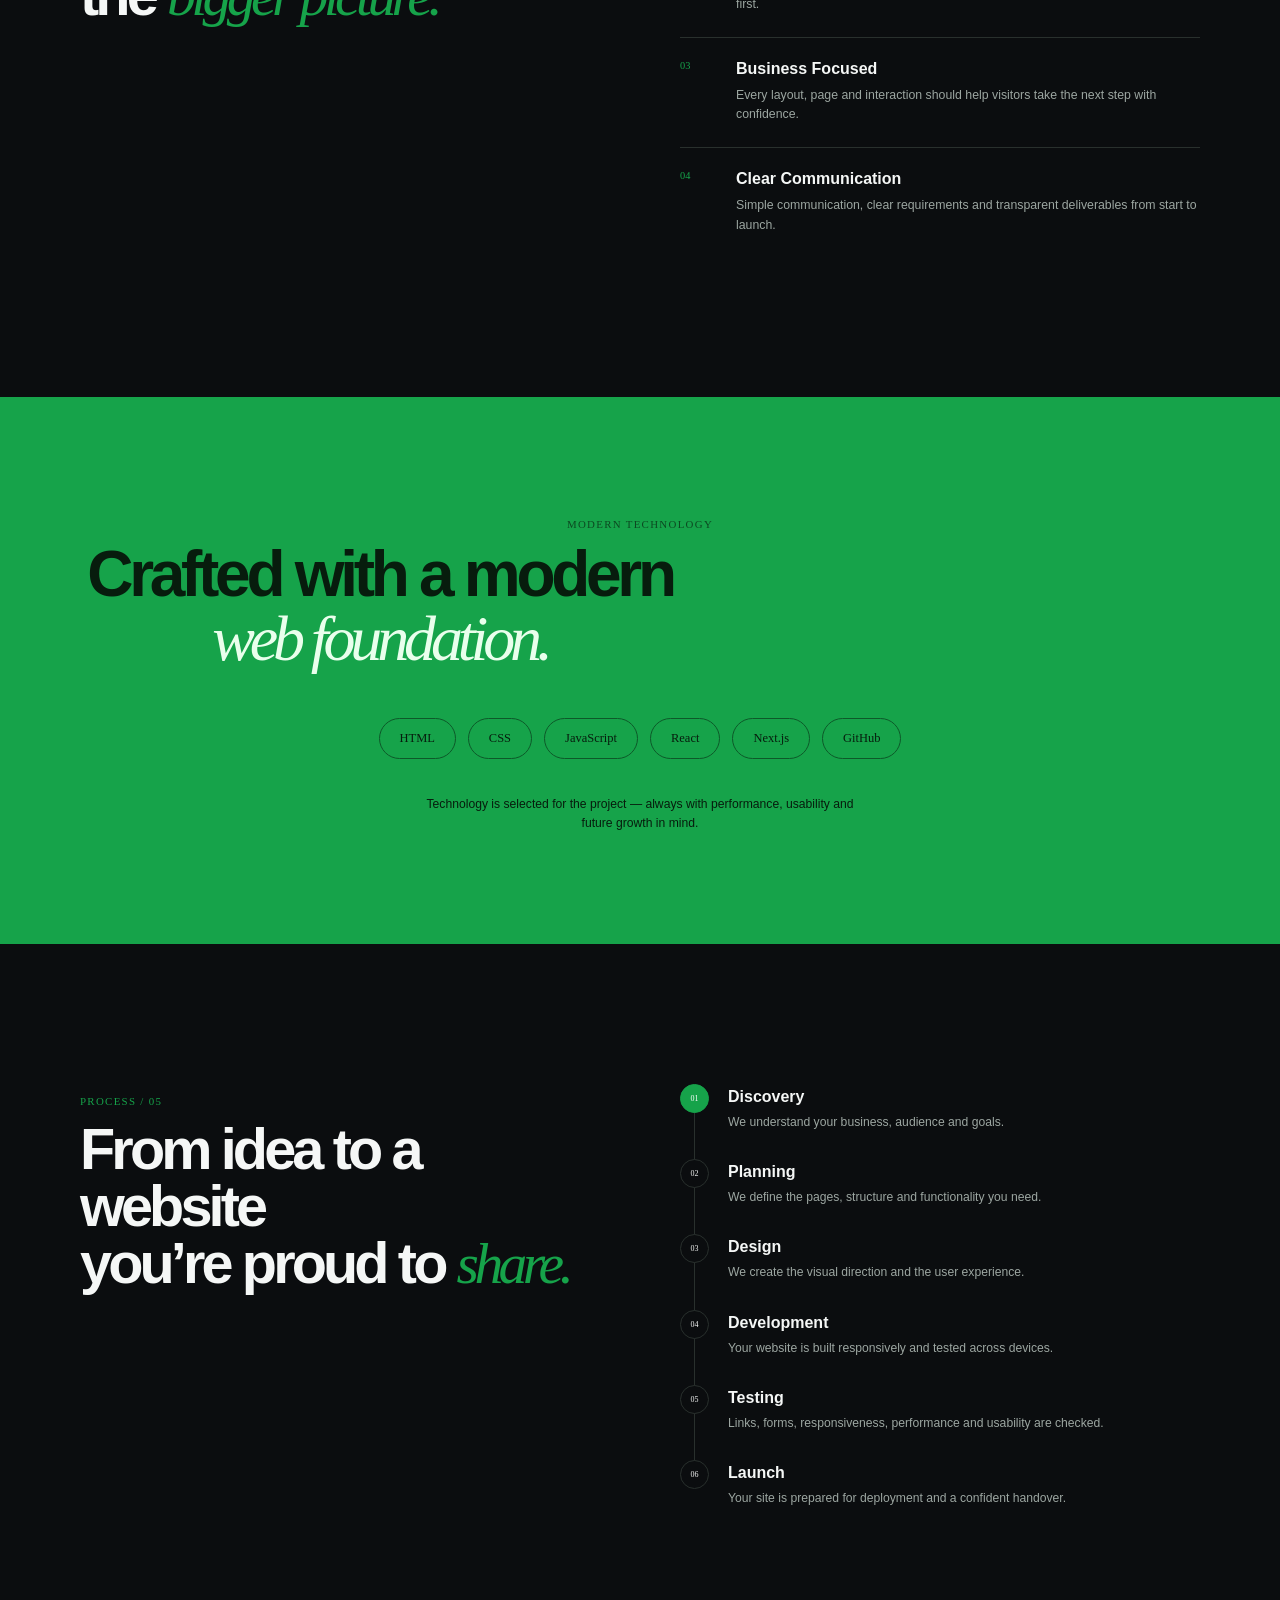
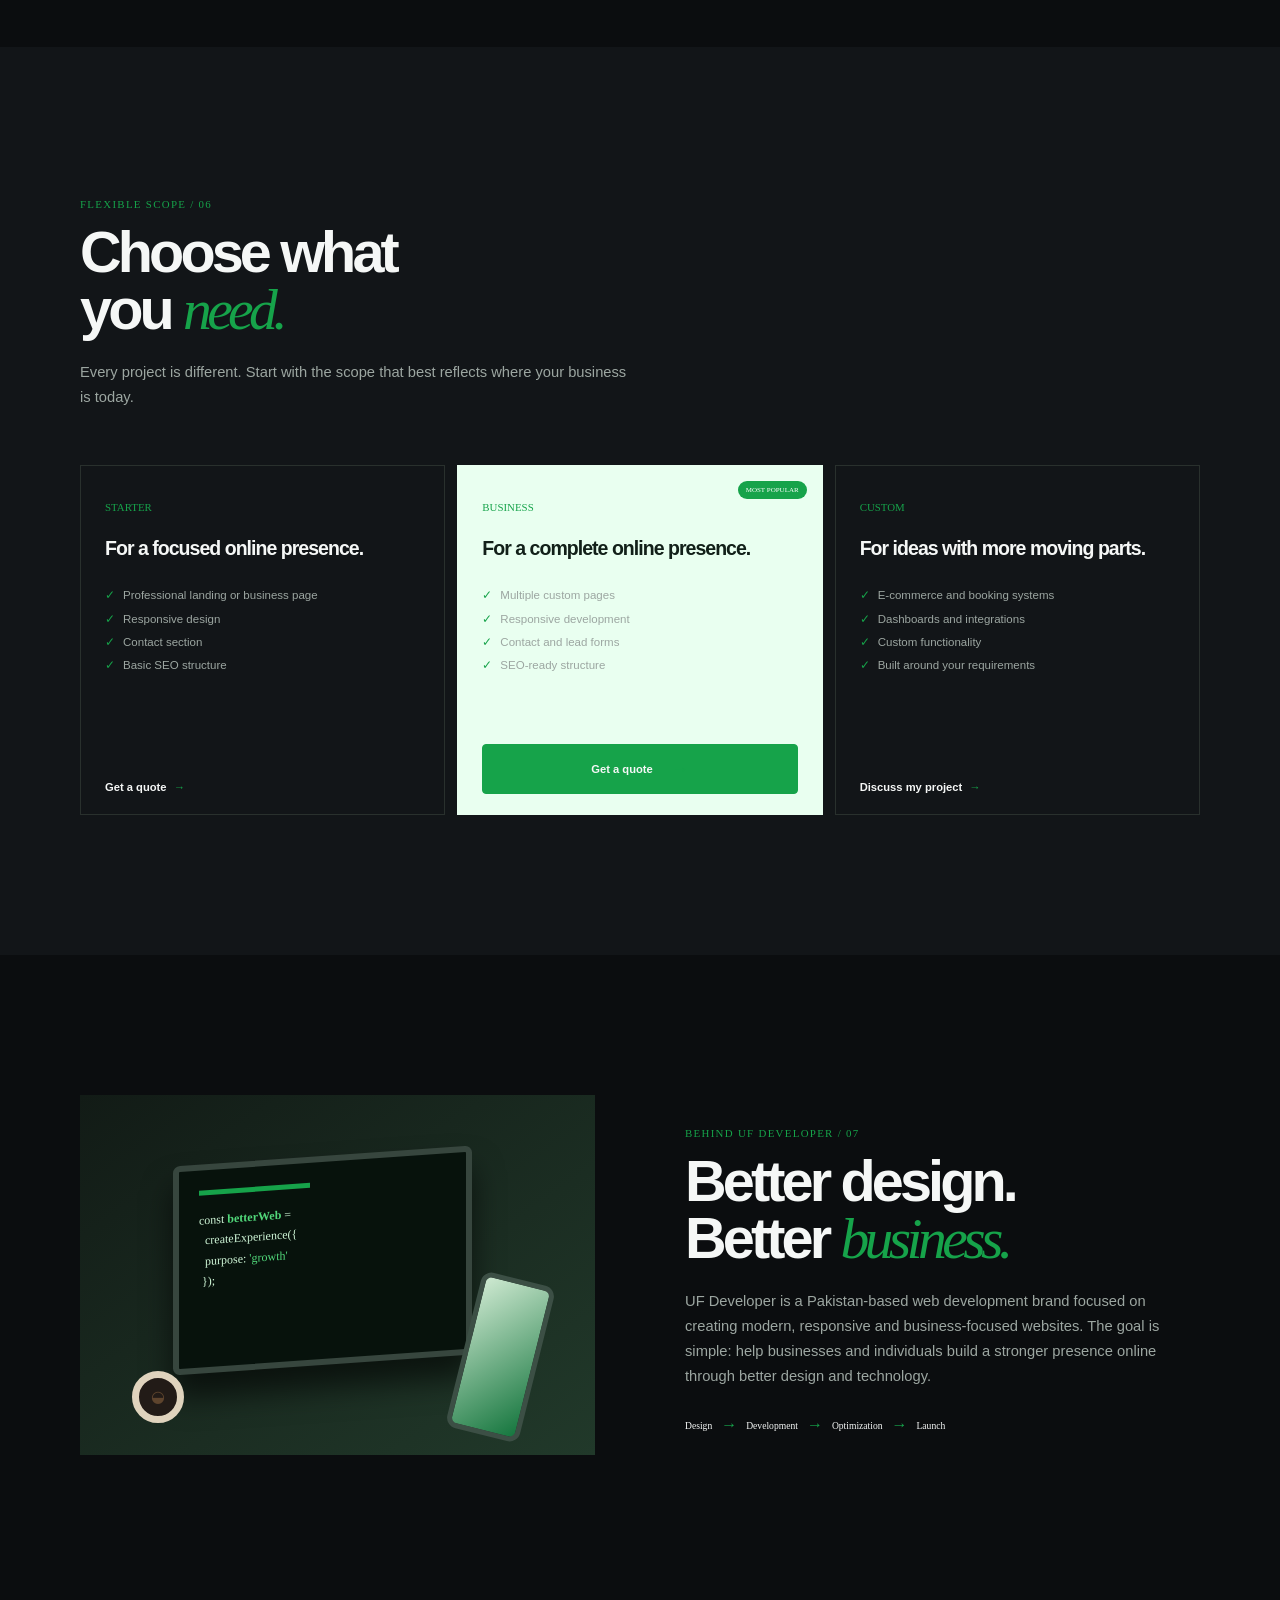
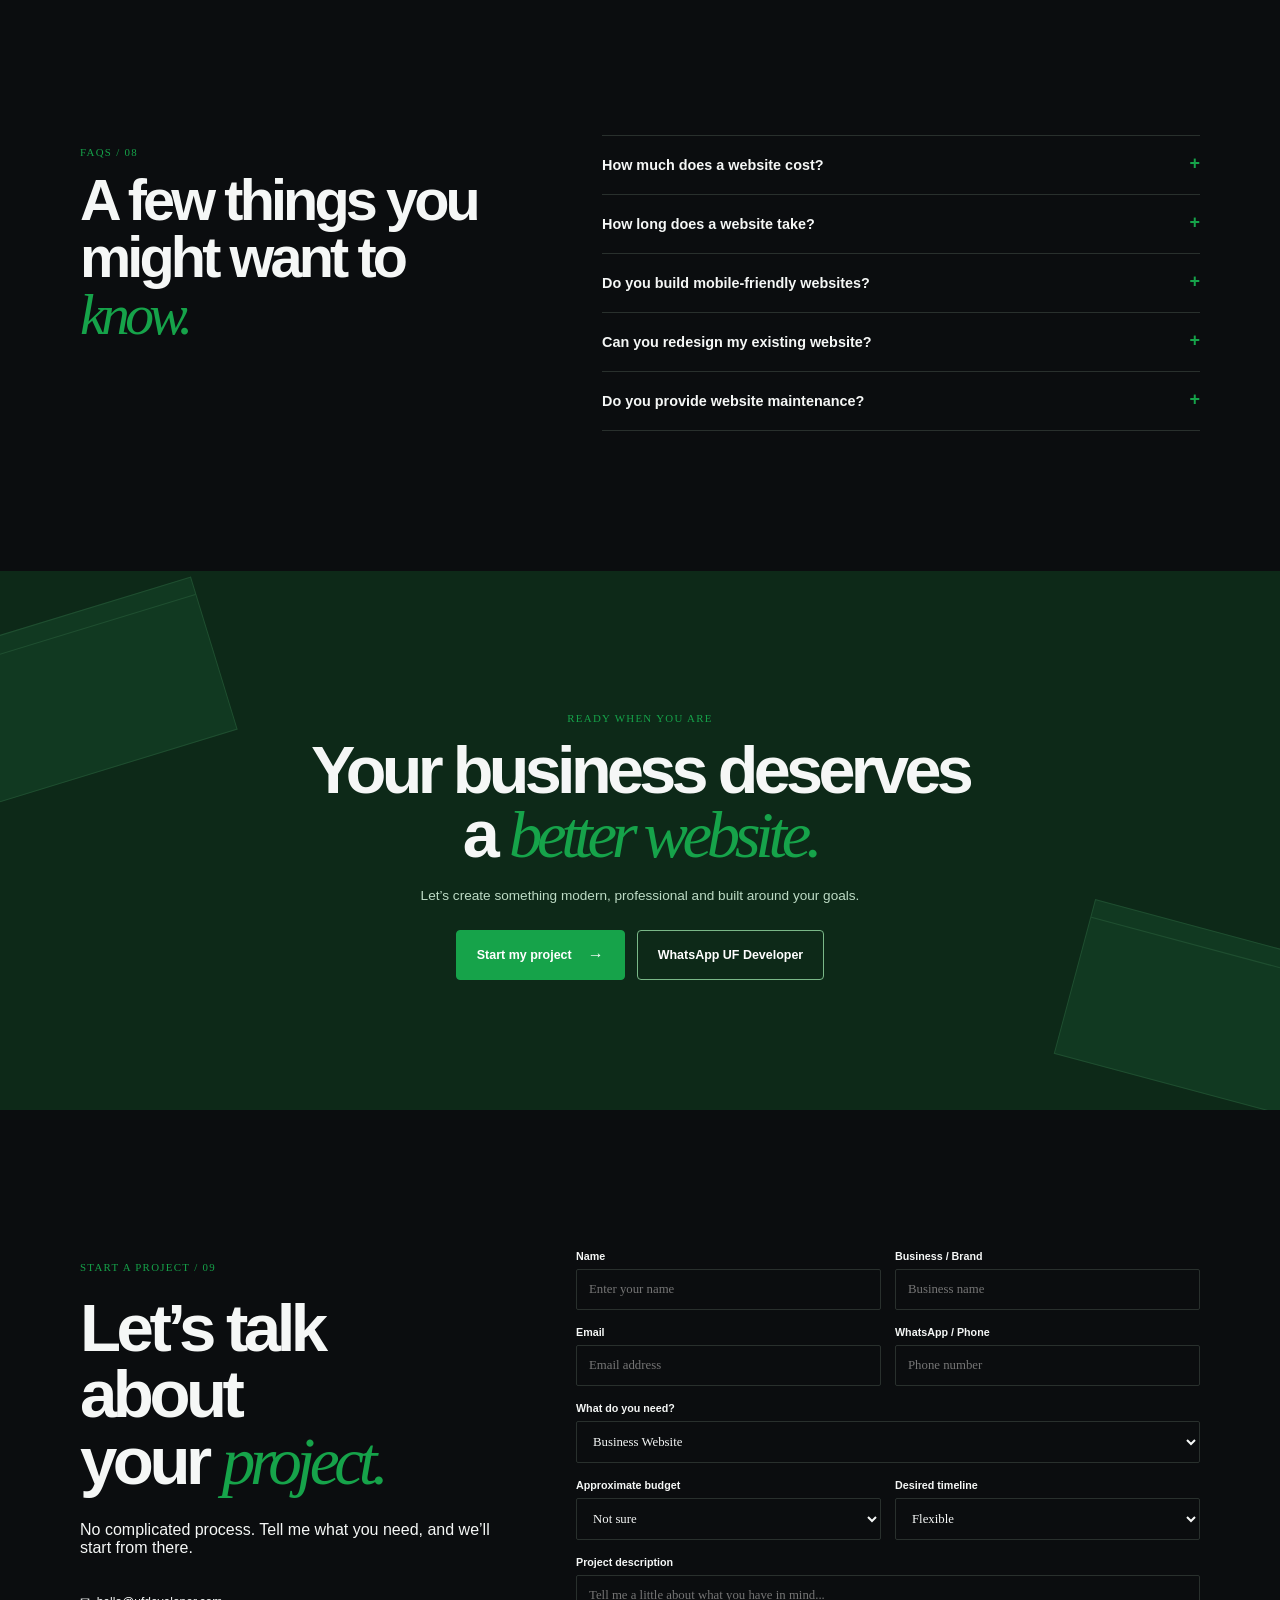
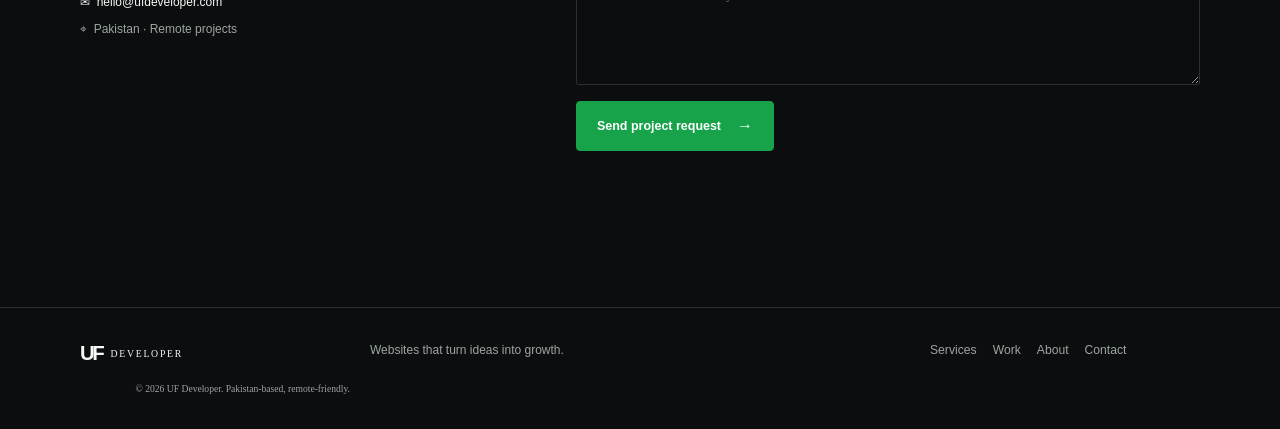
==== commit cc815a6a: "Update index.html" ====
--- a/index.html
+++ b/index.html
@@ -104,7 +104,7 @@
   <a class="whatsapp" href="https://wa.me/YOURWHATSAPPNUMBER?text=Hi%20UF%20Developer%2C%20I%20am%20interested%20in%20getting%20a%20website%20for%20my%20business." target="_blank" rel="noopener" aria-label="Chat on WhatsApp">⌕<span>Chat on WhatsApp</span></a><a class="mobile-cta" href="#contact">💬 &nbsp;Start your project</a>
   <dialog id="case-study"><button class="modal-close" aria-label="Close case study">×</button><p class="eyebrow">Concept project</p><h2></h2><p class="modal-category"></p><div class="modal-grid"><div><h3>The challenge</h3><p>To create a clear, credible online experience that helps a growing business make a strong first impression.</p></div><div><h3>The solution</h3><p>A purposeful visual system, responsive content structure and clear next steps for visitors.</p></div><div><h3>Key features</h3><p>Mobile-first layouts, intuitive navigation, thoughtful calls to action and fast, accessible interfaces.</p></div><div><h3>Outcome</h3><p>Designed as a demonstration of UF Developer’s web-development capabilities.</p></div></div><a class="button" href="#contact">Discuss a similar project <i>→</i></a></dialog>
   <script>const $ = (s, p = document) => p.querySelector(s);
-const $ = (s, p = document) => [...p.querySelectorAll(s)];
+const $$ = (s, p = document) => [...p.querySelectorAll(s)];
 
 window.addEventListener('load', () => setTimeout(() => $('.loader').classList.add('done'), 650));
 
@@ -115,7 +115,7 @@
   const open = header.classList.toggle('menu-open');
   $('.menu-toggle').setAttribute('aria-expanded', open);
 });
-$('nav a').forEach(a => a.addEventListener('click', () => header?.classList.remove('menu-open')));
+$$('nav a').forEach(a => a.addEventListener('click', () => header?.classList.remove('menu-open')));
 
 $('.theme-toggle')?.addEventListener('click', () => {
   document.body.classList.toggle('light');
@@ -123,17 +123,17 @@
 });
 
 const observer = new IntersectionObserver(entries => entries.forEach(e => { if(e.isIntersecting) e.target.classList.add('visible'); }), {threshold:.12});
-$('.reveal').forEach(el => observer.observe(el));
+$$('.reveal').forEach(el => observer.observe(el));
 
-$('.filters button').forEach(button => button.addEventListener('click', () => {
-  $('.filters button').forEach(b => b.classList.remove('active')); button.classList.add('active');
+$$('.filters button').forEach(button => button.addEventListener('click', () => {
+  $$('.filters button').forEach(b => b.classList.remove('active')); button.classList.add('active');
   const filter = button.dataset.filter;
-  $('.project').forEach(project => { project.classList.toggle('hidden', filter !== 'all' && !project.dataset.category.includes(filter)); });
+  $$('.project').forEach(project => { project.classList.toggle('hidden', filter !== 'all' && !project.dataset.category.includes(filter)); });
 }));
 
 const modal = $('#case-study');
 const categories = {'Bake House Karachi':'Bakery / Food','EstateX Pakistan':'Real Estate','Café 92':'Restaurant','FitCore':'Fitness / Business','AURA':'Fashion / E-commerce','Personal Brand':'Creator / Professional'};
-$('.project-open').forEach(button => button.addEventListener('click', () => { if (!modal) return; const name = button.dataset.project; $('h2', modal).textContent = name; $('.modal-category', modal).textContent = categories[name]; modal.showModal(); }));
+$$('.project-open').forEach(button => button.addEventListener('click', () => { if (!modal) return; const name = button.dataset.project; $('h2', modal).textContent = name; $('.modal-category', modal).textContent = categories[name]; modal.showModal(); }));
 $('.modal-close')?.addEventListener('click', () => modal.close());
 modal?.addEventListener('click', e => { if(e.target === modal) modal.close(); });
 
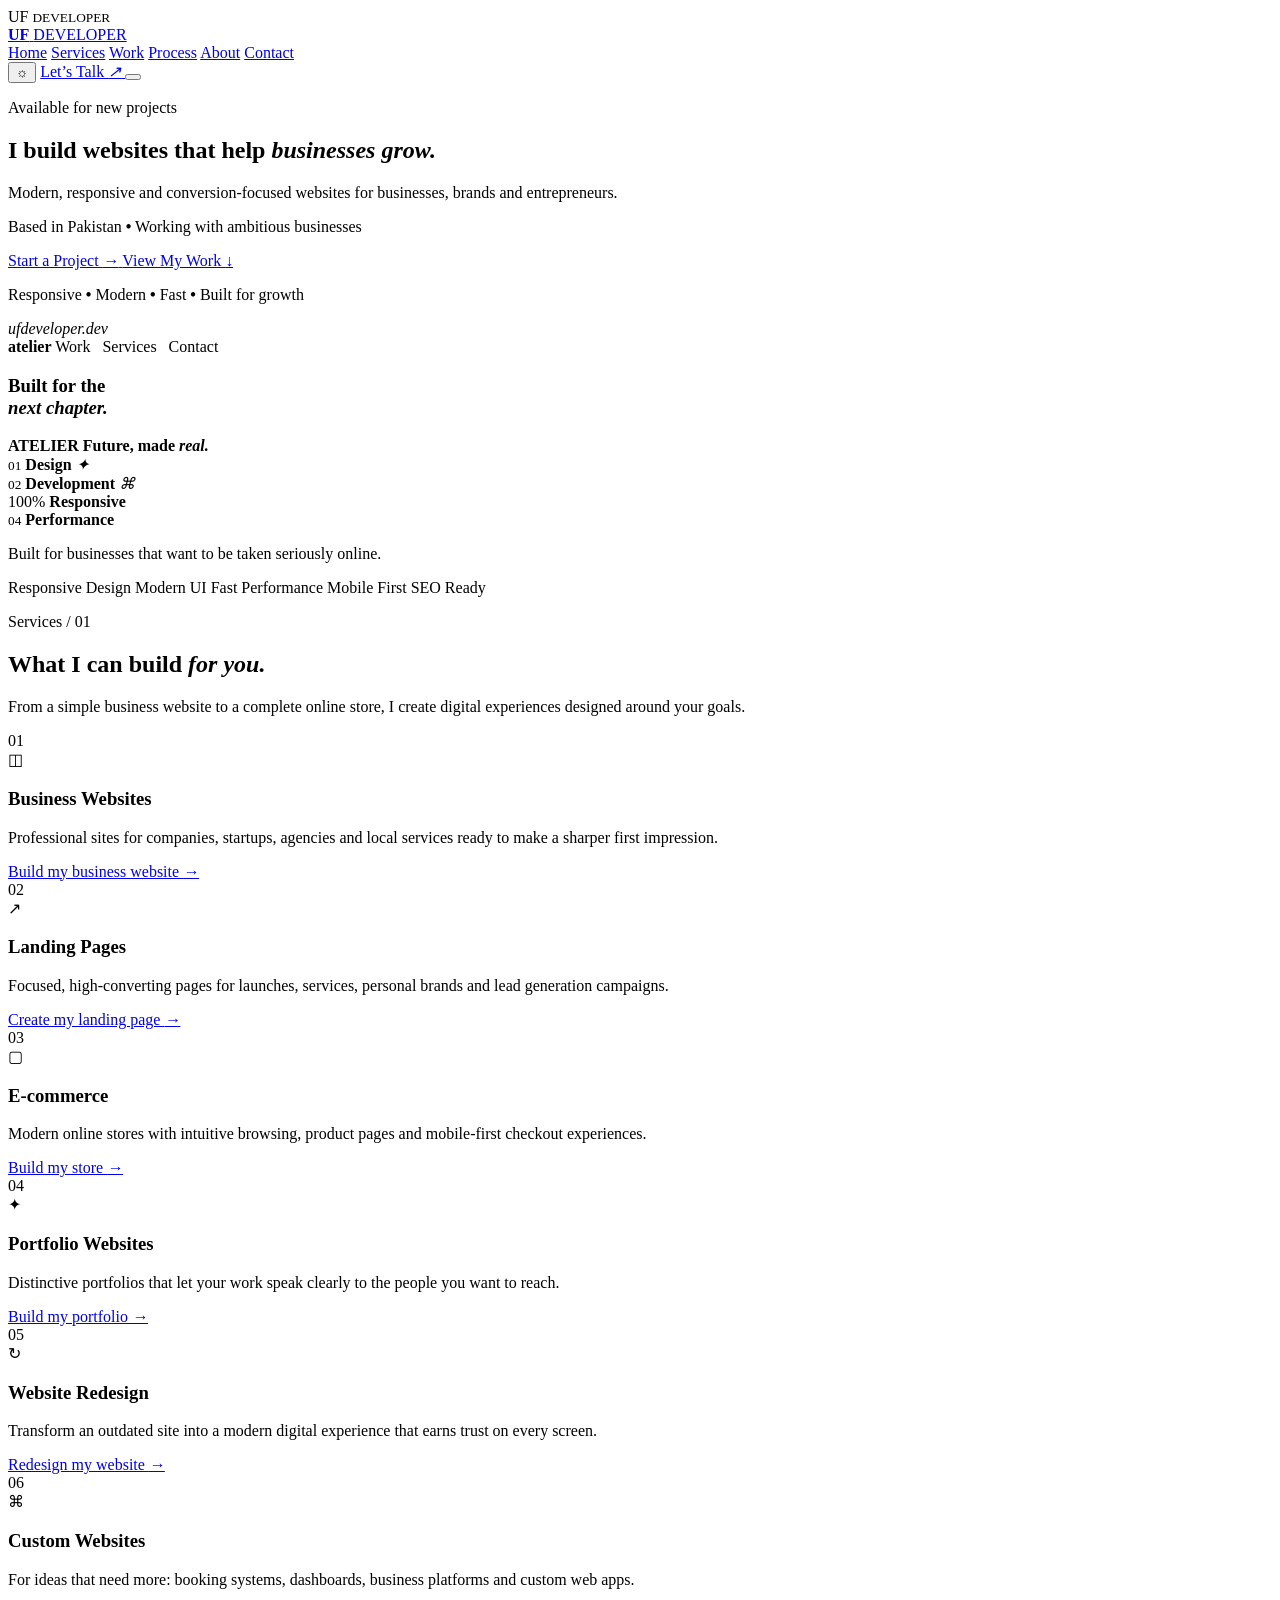
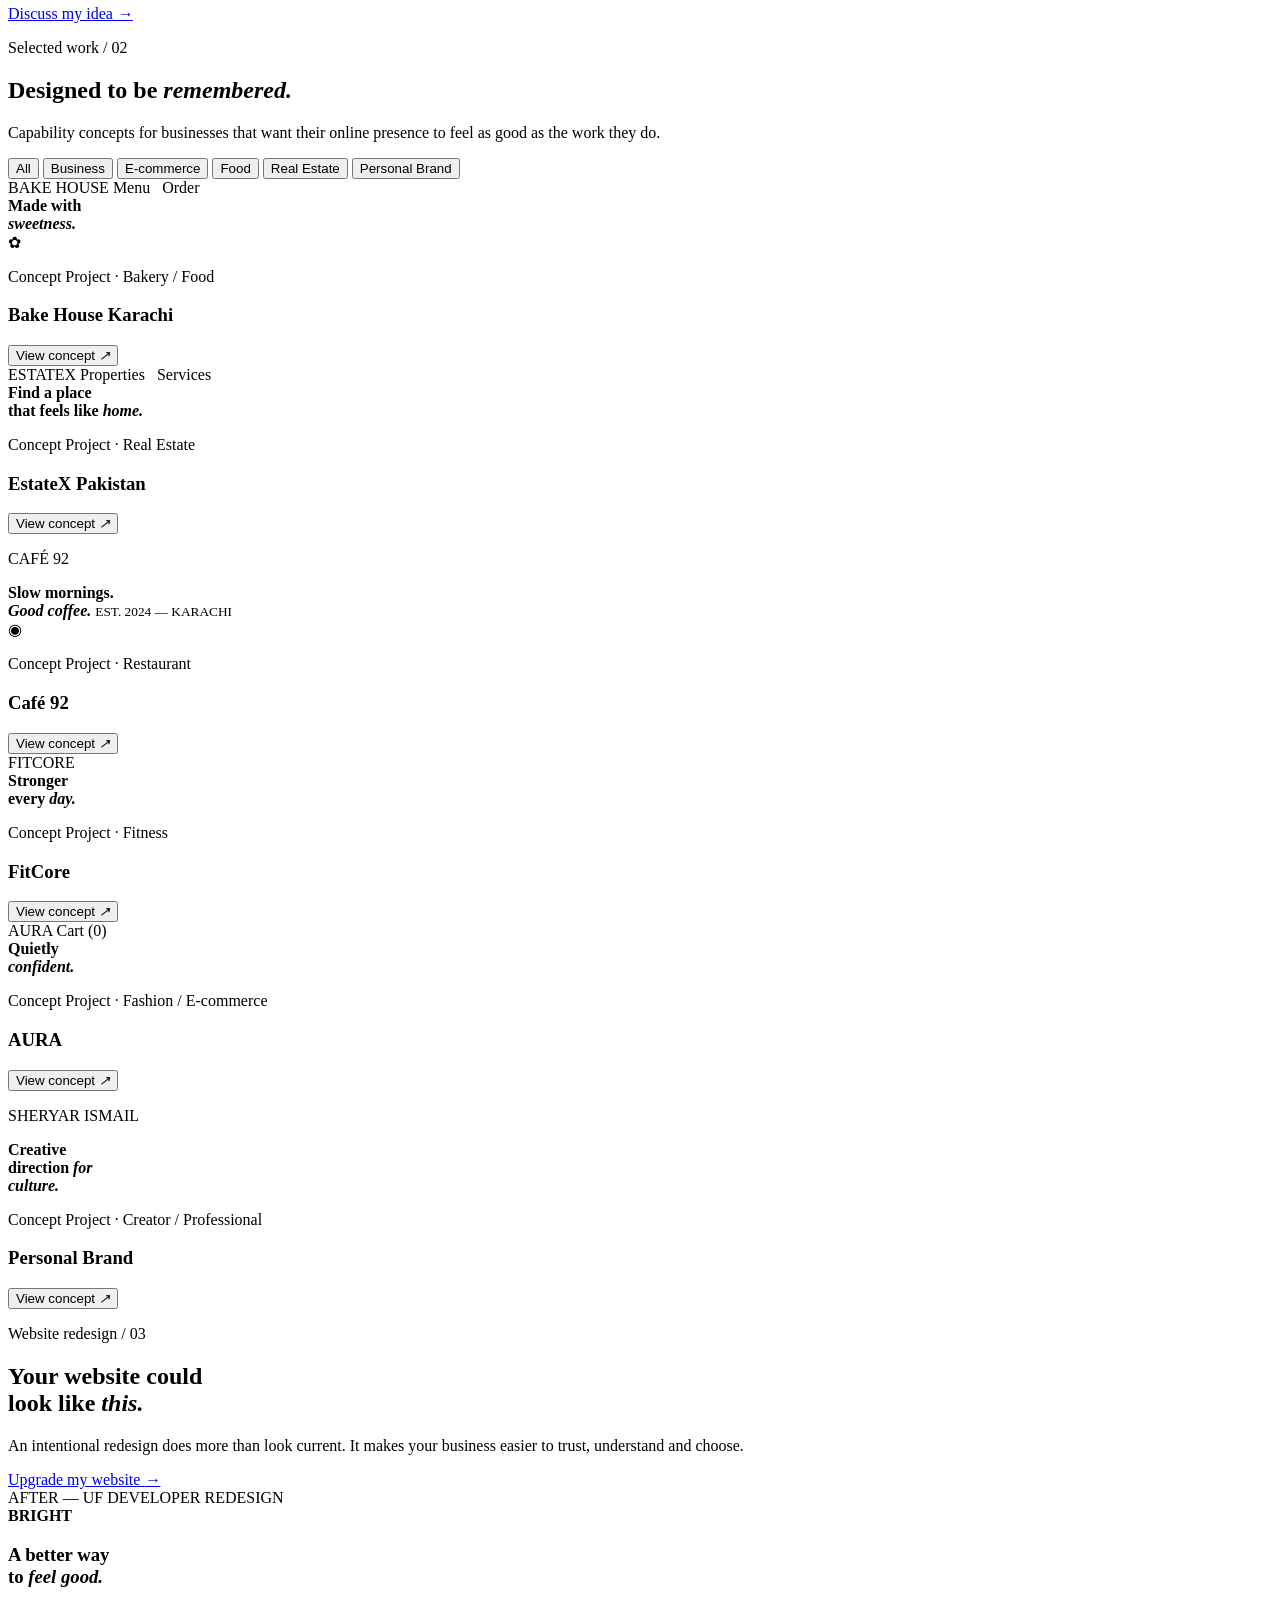
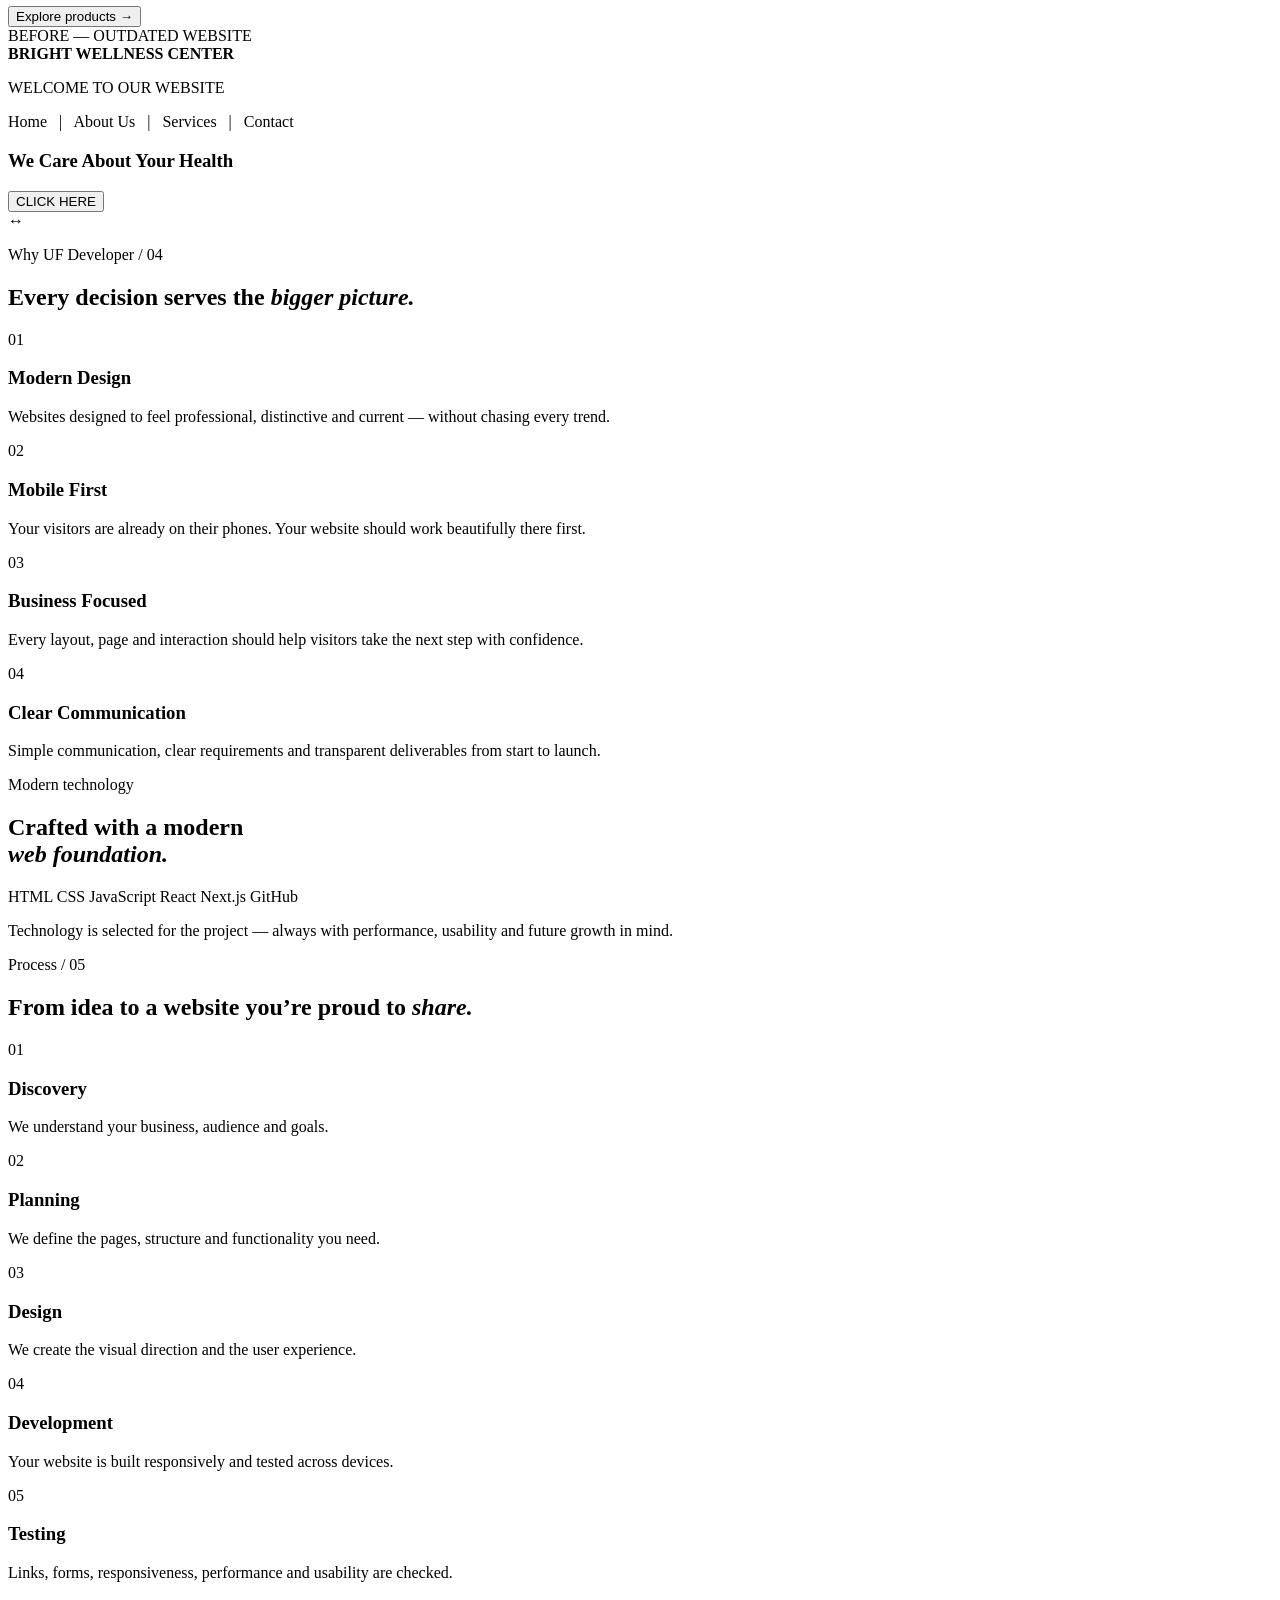
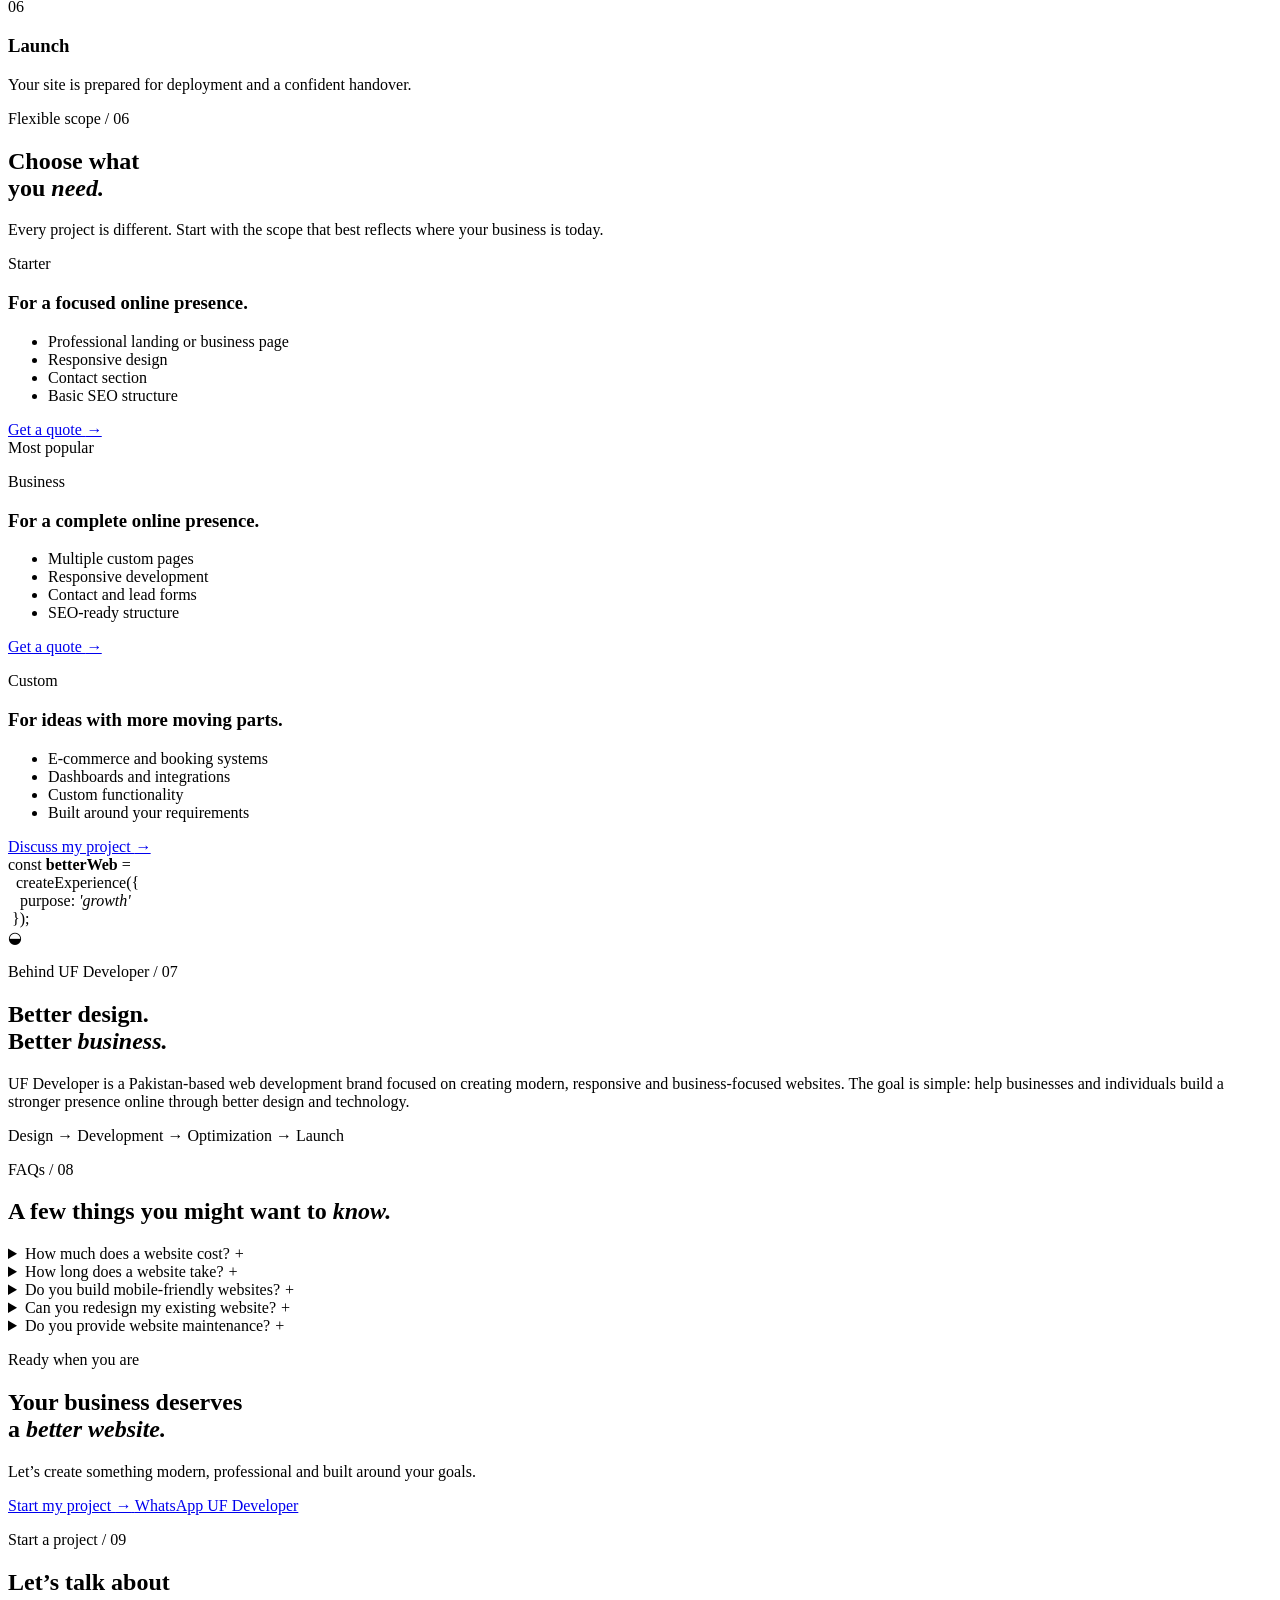
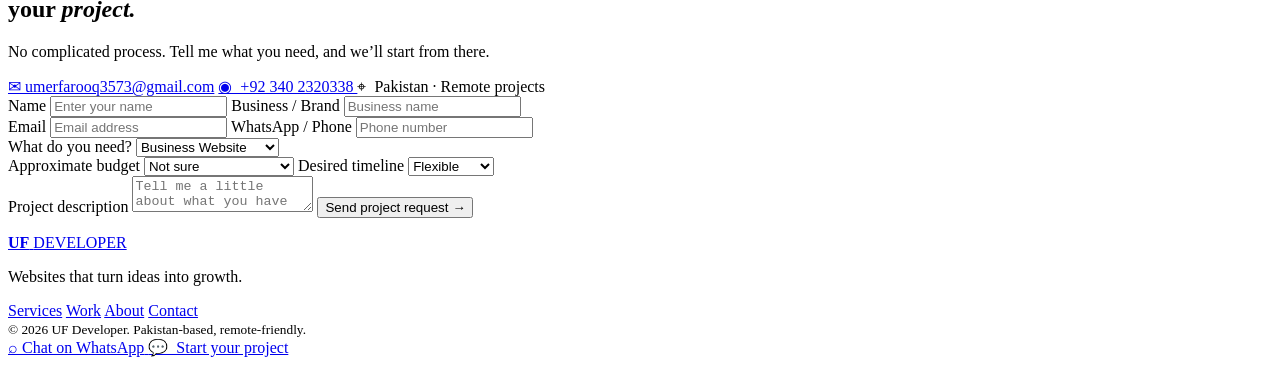
==== commit b68dd143: "Update index.html" ====
--- a/index.html
+++ b/index.html
@@ -1,153 +1,1138 @@
 <!doctype html>
 <html lang="en">
 <head>
-  <meta charset="UTF-8" />
-  <meta name="viewport" content="width=device-width, initial-scale=1.0" />
-  <meta name="description" content="UF Developer creates modern, responsive and business-focused websites for businesses, brands, entrepreneurs and professionals." />
-  <meta name="theme-color" content="#0b0d0f" />
-  <meta property="og:title" content="UF Developer | Modern Websites for Growing Businesses" />
-  <meta property="og:description" content="Websites that turn ideas into growth." />
+  <meta charset="UTF-8">
+  <meta name="viewport" content="width=device-width, initial-scale=1.0">
+
+  <meta name="description" content="UF Developer creates modern, responsive and business-focused websites for businesses, brands, entrepreneurs and professionals.">
+  <meta name="theme-color" content="#0b0d0f">
+
+  <meta property="og:title" content="UF Developer | Modern Websites for Growing Businesses">
+  <meta property="og:description" content="Websites that turn ideas into growth.">
+
   <title>UF Developer | Modern Websites for Growing Businesses</title>
-  <link rel="preconnect" href="https://fonts.googleapis.com" />
-  <link rel="preconnect" href="https://fonts.gstatic.com" crossorigin />
-  <link href="https://fonts.googleapis.com/css2?family=DM+Mono:wght@400;500&family=Manrope:wght@400;500;600;700;800&display=swap" rel="stylesheet" />
-  <style>:root{--bg:#0b0d0f;--panel:#121518;--text:#f5f7f6;--muted:#9ca6a1;--line:#29302d;--green:#16a34a;--soft:#dcfce7;--serif:Georgia,serif}*{box-sizing:border-box}html{scroll-behavior:smooth}body{margin:0;background:var(--bg);color:var(--text);font-family:Manrope,Arial,sans-serif;overflow-x:hidden}.light{--bg:#f7f8f5;--panel:#fff;--text:#101512;--muted:#65706a;--line:#dce2dc}.loader{position:fixed;z-index:99;inset:0;background:#0b0d0f;display:grid;place-content:center;text-align:center;transition:opacity .45s,visibility .45s}.loader span{font-size:6rem;font-weight:800;letter-spacing:-.12em;color:#fff;line-height:.7}.loader small{font:500 .7rem 'DM Mono';letter-spacing:.34em;color:#16a34a;margin-left:.34em;margin-top:16px}.loader.done{opacity:0;visibility:hidden}.site-header{position:fixed;z-index:20;top:18px;left:50%;width:min(1280px,calc(100% - 40px));transform:translateX(-50%);padding:13px 16px 13px 20px;border:1px solid transparent;display:flex;align-items:center;justify-content:space-between;transition:.3s}.site-header.scrolled{background:color-mix(in srgb,var(--bg) 82%,transparent);backdrop-filter:blur(18px);border-color:var(--line);border-radius:12px}.brand{display:flex;align-items:center;gap:8px;color:inherit;text-decoration:none}.brand b{font-size:1.28rem;letter-spacing:-.12em;line-height:1}.brand span{font:500 .61rem 'DM Mono';letter-spacing:.18em}.site-header nav{display:flex;gap:27px}.site-header nav a,.footer-links a{font-size:.76rem;color:var(--muted);text-decoration:none;transition:color .2s}.site-header nav a:hover,.footer-links a:hover{color:var(--green)}.nav-actions{display:flex;align-items:center;gap:13px}.theme-toggle,.menu-toggle{border:0;background:none;color:var(--text);font-size:1.1rem;cursor:pointer}.menu-toggle{display:none}.button{display:inline-flex;align-items:center;justify-content:center;gap:16px;background:var(--green);color:white;text-decoration:none;border:1px solid var(--green);border-radius:4px;padding:15px 20px;font-size:.78rem;font-weight:700;transition:transform .2s,background .2s;cursor:pointer}.button:hover{transform:translateY(-3px);background:#188d44}.button i,.text-link i{font-style:normal;font-size:1rem}.button-small{padding:10px 14px;font-size:.72rem}.hero{min-height:760px;padding:180px max(30px,calc((100% - 1220px)/2)) 100px;display:grid;grid-template-columns:1.02fr .98fr;align-items:center;position:relative;overflow:hidden}.grid{position:absolute;inset:0;background-image:linear-gradient(#ffffff08 1px,transparent 1px),linear-gradient(90deg,#ffffff08 1px,transparent 1px);background-size:56px 56px;mask-image:linear-gradient(to bottom,black,transparent 80%)}.hero-glow{position:absolute;width:600px;height:600px;right:-80px;top:100px;background:radial-gradient(circle,#16a34a30,transparent 64%);filter:blur(10px)}.hero-copy,.hero-visual{position:relative;z-index:1}.availability,.eyebrow{font:500 .68rem 'DM Mono';letter-spacing:.12em;text-transform:uppercase;color:var(--green)}.availability{display:flex;align-items:center;gap:8px}.availability span{width:7px;height:7px;border-radius:50%;background:var(--green);box-shadow:0 0 0 5px #16a34a20}.hero h1,h2{font-size:clamp(3rem,5.25vw,5.25rem);line-height:.99;letter-spacing:-.067em;margin:22px 0 26px;max-width:700px}.hero h1 em,h2 em,.technology em,.big-cta em{font-family:var(--serif);font-weight:400;color:var(--green);letter-spacing:-.08em}.lead{font-size:1rem;line-height:1.7;max-width:510px;color:var(--muted)}.location,.capabilities{font:500 .7rem 'DM Mono';letter-spacing:.02em;color:var(--muted);margin-top:22px}.location b,.capabilities b{color:var(--green);margin:0 5px}.hero-actions{display:flex;align-items:center;gap:27px;margin-top:29px}.text-link{font-size:.78rem;font-weight:700;color:var(--text);text-decoration:none;border-bottom:1px solid var(--line);padding-bottom:4px}.capabilities{margin-top:50px;color:#c3ccc6}.hero-visual{height:470px;perspective:900px}.screen{position:absolute;width:455px;height:300px;right:35px;top:75px;border:8px solid #222a27;border-radius:13px;background:#d9f8e3;box-shadow:0 35px 80px #0008;transform:rotateY(-10deg) rotateX(4deg);overflow:hidden}.browser-top{height:23px;background:#f9faf7;display:flex;align-items:center;padding:0 8px;gap:4px}.browser-top span{width:5px;height:5px;border-radius:50%;background:#a9afaa}.browser-top i{font:400 5px 'DM Mono';color:#7c827e;margin:auto}.screen-content{padding:20px;color:#133a20;background:linear-gradient(135deg,#ecfff2,#b4eeca);height:100%}.screen-nav{display:flex;justify-content:space-between;font:500 7px 'DM Mono'}.screen-nav b{font-size:10px}.screen-content h3{font-size:32px;letter-spacing:-.08em;margin:33px 0 8px;line-height:.93}.screen-content h3 em{font-family:var(--serif);font-weight:400}.screen-block{position:absolute;bottom:-2px;right:0;width:46%;height:75%;background:#299a55;border-radius:50% 0 0}.screen-lines i{display:block;width:70px;height:3px;margin-top:6px;background:#347e4b}.phone{position:absolute;z-index:2;right:5px;bottom:10px;width:103px;height:210px;border:5px solid #242a27;background:#1a8050;border-radius:16px;box-shadow:0 20px 30px #0005;padding:30px 10px;color:#e9ffe9;transform:rotate(7deg)}.phone-top{position:absolute;top:7px;left:36px;background:#061509;width:24px;height:3px;border-radius:3px}.phone b{font:500 6px 'DM Mono';letter-spacing:.06em}.phone strong{display:block;font-size:15px;line-height:.95;letter-spacing:-.08em;margin-top:45px}.phone em{font-family:var(--serif);font-weight:400}.phone div:last-child{position:absolute;bottom:0;left:0;width:100%;height:45%;background:#d1f7d7;border-radius:50% 50% 0 0}.orbit{position:absolute;border:1px solid #16a34a4d;border-radius:50%;width:480px;height:480px;right:25px;top:0;transform:rotateX(68deg) rotateZ(-22deg)}.orbit-two{width:380px;height:380px;right:85px;top:55px;transform:rotateX(68deg) rotateZ(40deg)}.float-card{position:absolute;z-index:3;background:#151a17e6;border:1px solid #405148;border-radius:7px;padding:10px;box-shadow:0 12px 20px #0005;backdrop-filter:blur(8px);font-size:9px;min-width:98px}.float-card small{font:400 8px 'DM Mono';color:var(--green);display:block;margin-bottom:4px}.float-card b{font-size:10px}.float-card i{position:absolute;right:10px;font-style:normal;color:var(--green);font-size:16px}.card-design{left:12px;top:62px;animation:float 5s ease-in-out infinite}.card-dev{left:22px;bottom:58px;animation:float 5s 1s ease-in-out infinite}.card-responsive{right:12px;top:17px;padding:8px;min-width:auto;text-align:center}.card-responsive span{display:block;color:var(--green);font-weight:800;font-size:14px}.card-responsive b{font-size:7px}.card-performance{right:35px;bottom:0;min-width:117px}.bars{display:flex;gap:3px;align-items:end;height:15px;margin-top:5px}.bars i{position:static;width:5px;background:var(--green)}.bars i:nth-child(1){height:30%}.bars i:nth-child(2){height:70%}.bars i:nth-child(3){height:50%}.bars i:nth-child(4){height:100%}@keyframes float{50%{transform:translateY(-12px)}}.trust{padding:22px max(30px,calc((100% - 1220px)/2));border-top:1px solid var(--line);border-bottom:1px solid var(--line);display:flex;justify-content:space-between;gap:30px;align-items:center}.trust p{font-size:.75rem;color:var(--muted);margin:0}.trust div{display:flex;gap:22px;flex-wrap:wrap}.trust span{font:500 .62rem 'DM Mono';color:var(--text);white-space:nowrap}.trust span:before{content:'✦';color:var(--green);margin-right:6px}.section{padding:140px max(30px,calc((100% - 1120px)/2))}.section-heading{max-width:650px}.section-heading h2{font-size:clamp(2.5rem,4.5vw,4.6rem);margin:14px 0 22px}.section-heading>p:not(.eyebrow){font-size:.92rem;line-height:1.7;color:var(--muted);max-width:560px}.service-grid{display:grid;grid-template-columns:repeat(3,1fr);gap:12px;margin-top:65px}.service-card{border:1px solid var(--line);background:var(--panel);min-height:275px;padding:22px;position:relative;transition:transform .25s,border-color .25s}.service-card:hover{transform:translateY(-6px);border-color:var(--green)}.service-card>span{font:500 .66rem 'DM Mono';color:var(--green)}.service-icon{font-size:27px;margin:34px 0 18px;color:var(--green)}.service-card h3{margin:0;font-size:1.08rem;letter-spacing:-.04em}.service-card p{font-size:.75rem;line-height:1.65;color:var(--muted);min-height:58px}.service-card a,.price-grid article>a{position:absolute;bottom:21px;font-size:.7rem;font-weight:700;color:var(--text);text-decoration:none}.service-card a i,.price-grid i{color:var(--green);font-style:normal;margin-left:4px}.work{background:color-mix(in srgb,var(--panel) 65%,var(--bg))}.filters{display:flex;gap:8px;flex-wrap:wrap;margin:47px 0 28px}.filters button{background:transparent;border:1px solid var(--line);color:var(--muted);padding:8px 12px;border-radius:20px;font:500 .65rem 'DM Mono';cursor:pointer}.filters button.active,.filters button:hover{border-color:var(--green);color:var(--green)}.project-grid{display:grid;grid-template-columns:repeat(2,1fr);gap:55px 16px}.project{transition:.35s}.project.hidden{display:none}.project-preview{height:360px;position:relative;overflow:hidden}.project-info{padding:13px 3px 0;display:flex;justify-content:space-between;align-items:end}.project-info p{font:500 .58rem 'DM Mono';color:var(--green);margin:0 0 6px}.project-info h3{font-size:1.15rem;letter-spacing:-.05em;margin:0}.project-open{border:0;background:none;color:var(--text);font:700 .7rem Manrope;cursor:pointer}.project-open i{font-style:normal;color:var(--green);font-size:1rem}.bakery{background:#f8b7a9;color:#57251a;padding:23px}.preview-top,.estate-nav{font:500 9px 'DM Mono';display:flex;justify-content:space-between}.bakery strong,.estate strong,.cafe strong,.fit strong,.aura strong,.personal strong{font-size:clamp(2rem,4vw,3.8rem);line-height:.88;letter-spacing:-.09em;display:block;position:relative;z-index:1}.bakery strong{margin-top:64px}.bakery em,.estate em,.cafe em,.fit em,.aura em,.personal em{font-family:var(--serif);font-weight:400}.cake{position:absolute;right:8%;bottom:12%;font-size:170px;line-height:.7;color:#ef7d76}.estate{background:#191816;color:#f0e7cc;padding:25px}.estate strong{margin-top:58px}.estate-nav{color:#bba66d}.building{position:absolute;right:10%;bottom:0;width:33%;height:70%;background:linear-gradient(120deg,#86734a,#34352c);clip-path:polygon(30% 0,100% 13%,100% 100%,0 100%,0 20%);opacity:.8}.cafe{background:#d0c29c;color:#3b301b;padding:27px}.cafe>p{font:500 11px 'DM Mono';letter-spacing:.16em}.cafe strong{margin-top:82px}.cafe small{position:absolute;bottom:24px;font:500 8px 'DM Mono'}.coffee{position:absolute;right:13%;bottom:10%;font-size:150px;color:#7e512d}.fit{background:#d4ff35;color:#121808;padding:25px}.fit>div:first-child{font-weight:800;letter-spacing:-.1em;font-size:19px}.fit>div span{font-family:var(--serif);font-weight:400}.fit strong{margin-top:78px}.fit-shape{position:absolute;right:0;bottom:0;width:45%;height:84%;border-radius:50% 0 0;background:#1d2722}.aura{background:#d8d5cf;color:#171818;padding:25px}.aura>div:first-child{font:500 11px 'DM Mono';letter-spacing:.2em;display:flex;justify-content:space-between}.aura>div span{font-size:8px;letter-spacing:0}.aura strong{margin-top:65px}.model{position:absolute;width:38%;height:76%;right:17%;bottom:0;background:#25262a;border-radius:48% 48% 0 0;clip-path:polygon(35% 0,63% 0,88% 24%,100% 100%,0 100%,14% 25%)}.personal{background:#2843d7;color:#fff;padding:25px}.personal>p{font:500 8px 'DM Mono';letter-spacing:.09em}.personal strong{margin-top:50px}.personal-art{position:absolute;right:0;bottom:0;width:45%;height:70%;background:#f25c2c;clip-path:polygon(55% 0,100% 10%,100% 100%,0 100%,20% 36%)}.comparison{display:grid;grid-template-columns:.8fr 1.2fr;gap:80px;align-items:center}.comparison .button{margin-top:20px}.comparison-box{height:410px;position:relative;border:1px solid var(--line);overflow:hidden;user-select:none}.comparison-new,.comparison-old{position:absolute;inset:0;overflow:hidden}.comparison-new{background:#d6f9de}.comparison-old{width:48%;z-index:2;border-right:2px solid white}.modern-site,.old-site{width:100%;height:100%;padding:36px;white-space:nowrap}.modern-site{background:#d6f9de;color:#14351c}.modern-site b{font-size:12px;letter-spacing:-.07em}.modern-site h3{font-size:45px;letter-spacing:-.08em;line-height:.88;margin:67px 0 20px}.modern-site em{font-family:var(--serif);font-weight:400}.modern-site button{background:#196436;color:white;border:0;padding:10px;font-size:9px}.modern-site i{position:absolute;right:-40px;bottom:-90px;width:280px;height:280px;border-radius:50%;background:#6cce83}.old-site{background:#d3d3d3;color:#111;text-align:center;font-family:Arial}.old-site b{font-size:16px}.old-site p{margin-top:60px;color:#1457b2;font-size:14px}.old-site div{background:#3a72b9;color:white;padding:8px;font-size:10px}.old-site h3{font-family:'Times New Roman';font-size:25px;margin-top:75px}.old-site button{background:#d93b31;color:white;border:0;padding:9px 18px;font-size:10px}.demo-label{position:absolute;z-index:3;top:12px;left:14px;background:#0b0d0fcc;color:white;padding:5px;font:500 7px 'DM Mono';letter-spacing:.05em}.compare-handle{position:absolute;z-index:4;top:0;bottom:0;left:48%;width:2px;background:white;cursor:ew-resize}.compare-handle span{position:absolute;top:50%;left:50%;transform:translate(-50%,-50%);display:grid;place-items:center;width:34px;height:34px;border-radius:50%;background:white;color:#183d21;font-size:15px}.values{display:grid;grid-template-columns:1fr 1fr;gap:80px}.value-list article{display:grid;grid-template-columns:40px 1fr;column-gap:16px;border-top:1px solid var(--line);padding:22px 0}.value-list span{font:500 .65rem 'DM Mono';color:var(--green)}.value-list h3{margin:0;font-size:1rem}.value-list p{grid-column:2;color:var(--muted);font-size:.77rem;line-height:1.6;margin:8px 0 0}.technology{padding:110px 30px;text-align:center;background:var(--green);color:#071c0d;overflow:hidden}.technology .eyebrow{color:#0c4821}.technology h2{font-size:clamp(2.7rem,5vw,5.2rem);margin:13px 0 48px}.technology em{color:#e9ffec}.tech-row{display:flex;justify-content:center;gap:12px;flex-wrap:wrap}.tech-row span{font:500 .78rem 'DM Mono';padding:12px 20px;border:1px solid #0d5929;border-radius:50px}.technology>p:last-child{font-size:.76rem;max-width:440px;margin:36px auto 0;line-height:1.6}.process{display:grid;grid-template-columns:1fr 1fr;gap:80px}.timeline{position:relative}.timeline-line{position:absolute;left:14px;top:20px;bottom:20px;width:1px;background:var(--line)}.timeline article{position:relative;display:grid;grid-template-columns:48px 1fr;padding:0 0 28px}.timeline article:last-child{padding-bottom:0}.timeline span{width:29px;height:29px;display:grid;place-items:center;border:1px solid var(--line);border-radius:50%;background:var(--bg);font:500 8px 'DM Mono';z-index:1}.timeline article.active span,.timeline article:hover span{background:var(--green);border-color:var(--green);color:white}.timeline h3{margin:4px 0 7px;font-size:1rem}.timeline p{margin:0;color:var(--muted);font-size:.76rem;line-height:1.5}.pricing{background:var(--panel)}.price-grid{display:grid;grid-template-columns:repeat(3,1fr);gap:12px;margin-top:55px}.price-grid article{border:1px solid var(--line);min-height:350px;padding:24px;position:relative}.price-grid article>p{font:500 .68rem 'DM Mono';text-transform:uppercase;color:var(--green)}.price-grid h3{font-size:1.22rem;letter-spacing:-.05em;line-height:1.1;margin:25px 0}.price-grid ul{padding:0;list-style:none;color:var(--muted);font-size:.72rem;line-height:2}.price-grid li:before{content:'✓';color:var(--green);margin-right:8px}.price-grid .featured{background:#e9fff0;color:#122019;border-color:#e9fff0}.featured>span{position:absolute;right:15px;top:15px;background:var(--green);color:white;border-radius:20px;padding:5px 8px;font:500 7px 'DM Mono';text-transform:uppercase}.featured .button{position:absolute;bottom:20px;left:24px;right:24px}.about{display:grid;grid-template-columns:1fr 1fr;gap:90px;align-items:center}.about-workspace{height:360px;background:linear-gradient(145deg,#121b16,#21392a);position:relative;overflow:hidden}.desk-screen{position:absolute;left:18%;top:17%;width:58%;height:58%;background:#07120c;border:6px solid #37463e;border-radius:7px;transform:skewY(-4deg);padding:20px;color:#d1f8d9;font:12px 'DM Mono';line-height:1.7;box-shadow:0 22px 30px #0009}.desk-screen i{display:block;height:5px;background:#16a34a;width:45%;margin-bottom:15px}.desk-screen b,.desk-screen em{color:#51d87a;font-style:normal}.desk-phone{position:absolute;right:11%;bottom:5%;height:160px;width:75px;border:5px solid #3c4f45;border-radius:11px;background:linear-gradient(135deg,#cee9d1,#15763e);transform:rotate(14deg)}.desk-coffee{position:absolute;left:10%;bottom:9%;width:52px;height:52px;border:7px solid #dfd3bd;border-radius:50%;color:#5e442d;background:#221b17;display:grid;place-items:center}.about-steps{margin-top:27px;display:flex;gap:9px;flex-wrap:wrap;align-items:center}.about-steps span{font:500 .6rem 'DM Mono';color:var(--text)}.about-steps b{color:var(--green)}.faq{display:grid;grid-template-columns:.85fr 1.15fr;gap:80px}.faq-list details{border-top:1px solid var(--line);padding:21px 0}.faq-list details:last-child{border-bottom:1px solid var(--line)}.faq-list summary{list-style:none;cursor:pointer;font-size:.9rem;font-weight:700;display:flex;justify-content:space-between}.faq-list summary::-webkit-details-marker{display:none}.faq-list summary i{font-style:normal;color:var(--green);font-size:18px;line-height:.7}.faq-list details[open] summary i{transform:rotate(45deg)}.faq-list p{font-size:.78rem;line-height:1.65;color:var(--muted);max-width:530px}.big-cta{position:relative;overflow:hidden;background:#0d2918;padding:130px 30px;text-align:center}.big-cta h2{position:relative;font-size:clamp(2.7rem,5.2vw,5.3rem);letter-spacing:-.07em;line-height:.96;margin:15px auto 21px}.big-cta>p:not(.eyebrow){position:relative;color:#bddbc5;font-size:.85rem}.big-cta>div:last-child{position:relative;display:flex;justify-content:center;gap:12px;margin-top:27px}.button-outline{background:transparent;border-color:#7ab888}.button-outline:hover{background:#174a29}.cta-window{position:absolute;width:260px;height:160px;border:1px solid #4c91613d;background:#1f704039;transform:rotate(-17deg);top:40px;left:-40px}.cta-window:before{content:'';display:block;height:17px;border-bottom:1px solid #4c91613d}.cta-window.two{left:auto;right:-50px;top:auto;bottom:20px;transform:rotate(15deg)}.contact{display:grid;grid-template-columns:.8fr 1.2fr;gap:80px}.contact-meta{margin-top:38px;display:grid;gap:13px;font-size:.75rem;color:var(--muted)}.contact-meta a{color:var(--text);text-decoration:none}.project-form{display:grid;gap:16px}.form-row{display:grid;grid-template-columns:1fr 1fr;gap:14px}.project-form label{display:grid;gap:7px;font-size:.67rem;font-weight:700}.project-form input,.project-form select,.project-form textarea{width:100%;border:1px solid var(--line);background:transparent;color:var(--text);font:400 .8rem Manrope;padding:12px;border-radius:2px;outline:0}.project-form input:focus,.project-form select:focus,.project-form textarea:focus{border-color:var(--green);box-shadow:0 0 0 3px #16a34a22}.project-form select option{color:#111}.project-form textarea{height:110px;resize:vertical}.project-form .button{justify-self:start}.form-message{font-size:.74rem;color:var(--green);line-height:1.5;margin:0}footer{border-top:1px solid var(--line);padding:35px max(30px,calc((100% - 1120px)/2));display:grid;grid-template-columns:1fr 2fr 1fr;gap:20px;align-items:start}footer>p{font-size:.75rem;color:var(--muted);margin:0}.footer-links{display:flex;gap:16px;flex-wrap:wrap}footer small{font:400 .6rem 'DM Mono';color:var(--muted);text-align:right}.whatsapp{position:fixed;right:22px;bottom:22px;z-index:10;border-radius:25px;background:var(--green);padding:11px 15px;color:white;text-decoration:none;font-size:.7rem;font-weight:700;box-shadow:0 8px 24px #0004}.whatsapp:first-letter{font-size:16px}.whatsapp span{margin-left:5px}.mobile-cta{display:none}.reveal{opacity:0;transform:translateY(22px);transition:opacity .65s ease,transform .65s ease}.reveal.visible{opacity:1;transform:none}dialog{max-width:620px;width:calc(100% - 36px);padding:40px;border:1px solid var(--line);background:var(--panel);color:var(--text);box-shadow:0 30px 80px #0008}dialog::backdrop{background:#000a;backdrop-filter:blur(3px)}dialog h2{font-size:2.8rem;margin:12px 0 5px;letter-spacing:-.07em}.modal-category{font:500 .65rem 'DM Mono';color:var(--green)}.modal-close{position:absolute;right:15px;top:11px;background:transparent;border:0;color:var(--text);font-size:28px;cursor:pointer}.modal-grid{display:grid;grid-template-columns:1fr 1fr;gap:20px;margin:30px 0}.modal-grid h3{font-size:.8rem;margin:0 0 7px}.modal-grid p{font-size:.74rem;line-height:1.6;color:var(--muted);margin:0}
-@media(max-width:800px){.site-header{top:10px;width:calc(100% - 24px);padding:12px}.site-header nav{display:none}.site-header.menu-open nav{display:flex;position:absolute;top:57px;left:0;right:0;padding:18px;background:var(--panel);border:1px solid var(--line);border-radius:9px;flex-direction:column;gap:17px}.site-header .button-small{display:none}.menu-toggle{display:block;width:25px;padding:2px}.menu-toggle span{display:block;height:1px;background:currentColor;margin:5px 0}.hero{grid-template-columns:1fr;padding:140px 24px 40px;min-height:auto}.hero h1{font-size:3.2rem}.hero-visual{height:370px;margin-top:25px;transform:scale(.9);transform-origin:top center}.screen{right:10%;width:340px;height:225px}.phone{right:0}.trust{padding:18px 24px;display:block}.trust p{margin-bottom:13px}.trust div{gap:10px 15px}.section{padding:85px 24px}.service-grid,.price-grid{grid-template-columns:1fr}.service-card{min-height:230px}.project-grid{grid-template-columns:1fr;gap:40px}.project-preview{height:290px}.comparison,.values,.process,.about,.faq,.contact{grid-template-columns:1fr;gap:42px}.comparison-box{height:340px}.modern-site,.old-site{padding:25px}.modern-site h3{font-size:35px}.old-site h3{font-size:19px}.technology{padding:75px 20px}.process .section-heading{margin-bottom:5px}.price-grid article{min-height:300px}.about-workspace{order:2}.faq-list{order:2}.big-cta{padding:85px 24px}.big-cta>div:last-child{flex-direction:column;align-items:center}.contact-intro{margin-bottom:0}.form-row{grid-template-columns:1fr}.mobile-cta{display:block;position:fixed;bottom:0;left:0;right:0;z-index:11;background:var(--green);color:#fff;text-align:center;padding:14px;font-size:.78rem;font-weight:800;text-decoration:none}.whatsapp{bottom:62px;right:12px;padding:10px}.whatsapp span{display:none}footer{padding:35px 24px 75px;grid-template-columns:1fr}footer small{text-align:left}.modal-grid{grid-template-columns:1fr}.hero-actions{gap:18px}.capabilities{margin-top:30px}.hero-copy .lead{font-size:.9rem}}
-@media(prefers-reduced-motion:reduce){*,*:before,*:after{animation-duration:.001ms!important;transition-duration:.001ms!important;scroll-behavior:auto!important}.reveal{opacity:1;transform:none}}
-
-/* Dedicated page layouts */
-.site-header nav a.current{color:var(--text)}.page-hero{min-height:570px;padding:190px max(30px,calc((100% - 1120px)/2)) 90px;display:flex;flex-direction:column;justify-content:flex-end;position:relative;overflow:hidden;background:radial-gradient(circle at 78% 28%,#16a34a31,transparent 25%),linear-gradient(130deg,var(--bg),color-mix(in srgb,var(--bg) 78%,#154224))}.page-hero:before{content:'';position:absolute;inset:0;background-image:linear-gradient(#ffffff08 1px,transparent 1px),linear-gradient(90deg,#ffffff08 1px,transparent 1px);background-size:50px 50px;mask-image:linear-gradient(to bottom,black,transparent)}.page-hero>*{position:relative}.page-hero h1{font-size:clamp(3rem,6vw,6rem);line-height:.93;letter-spacing:-.08em;margin:15px 0 22px}.page-hero h1 em{font-family:var(--serif);font-weight:400;color:var(--green)}.page-hero>p:last-child{max-width:580px;color:var(--muted);font-size:.93rem;line-height:1.75}.service-detail-list{padding-top:40px}.service-detail-list article{display:grid;grid-template-columns:1fr 1fr;gap:70px;border-top:1px solid var(--line);padding:60px 0}.service-detail-list h2{font-size:clamp(2rem,3.4vw,3.35rem);line-height:1;letter-spacing:-.07em;margin:15px 0}.service-detail-list article>div>p{color:var(--muted);font-size:.82rem;line-height:1.7}.service-detail-list ul{list-style:none;padding:0;margin:27px 0}.service-detail-list li{font-size:.75rem;padding:8px 0;border-bottom:1px solid var(--line)}.service-detail-list li:before{content:'✦';color:var(--green);margin-right:8px}.showcase{padding-top:30px}.showcase .project-preview{height:430px}.process-page{padding-top:30px}.process-page article{border-top:1px solid var(--line);padding:48px 0;display:grid;grid-template-columns:130px minmax(0,650px);gap:20px}.process-page article>span{font:500 1.1rem 'DM Mono';color:var(--green)}.process-page h2,.about-story h2,.expectation h2{font-size:clamp(2rem,3.8vw,3.7rem);letter-spacing:-.07em;line-height:1;margin:12px 0 18px}.process-page div>p:last-child,.about-story div>p{font-size:.86rem;color:var(--muted);line-height:1.75;max-width:550px}.about-story{display:grid;grid-template-columns:1fr 1fr;gap:90px;align-items:center}.about-story .about-workspace{height:440px}.expectation{background:var(--panel)}.expect-grid{display:grid;grid-template-columns:repeat(3,1fr);gap:25px;margin-top:55px}.expect-grid article{border-top:1px solid var(--line);padding-top:17px}.expect-grid b{font:500 .7rem 'DM Mono';color:var(--green)}.expect-grid h3{font-size:1rem;margin:24px 0 8px}.expect-grid p{font-size:.77rem;color:var(--muted);line-height:1.65}.contact-page{padding-top:55px}.contact-hero{min-height:500px}
-@media(max-width:800px){.page-hero{min-height:480px;padding:150px 24px 60px}.page-hero h1{font-size:3.15rem}.service-detail-list article,.about-story{grid-template-columns:1fr;gap:12px}.service-detail-list article{padding:42px 0}.process-page article{grid-template-columns:55px 1fr;padding:35px 0}.expect-grid{grid-template-columns:1fr;gap:30px}.showcase .project-preview{height:310px}.about-story .about-workspace{height:340px}}
-</style>
+
+  <link rel="preconnect" href="https://fonts.googleapis.com">
+  <link rel="preconnect" href="https://fonts.gstatic.com" crossorigin>
+
+  <link href="https://fonts.googleapis.com/css2?family=DM+Mono:wght@400;500&family=Manrope:wght@400;500;600;700;800&display=swap" rel="stylesheet">
+
+  <link rel="stylesheet" href="styles.css">
 </head>
+
 <body>
-  <div class="loader" aria-label="Loading"><span>UF</span><small>DEVELOPER</small></div>
+
+  <div class="loader" aria-label="Loading">
+    <span>UF</span>
+    <small>DEVELOPER</small>
+  </div>
+
   <header class="site-header">
-    <a class="brand" href="#home" aria-label="UF Developer home"><b>UF</b><span>DEVELOPER</span></a>
-    <nav aria-label="Main navigation" id="nav-menu">
-      <a href="index.html">Home</a><a href="services.html">Services</a><a href="work.html">Work</a><a href="process.html">Process</a><a href="about.html">About</a><a href="contact.html">Contact</a>
+    <a class="brand" href="#home" aria-label="UF Developer home">
+      <b>UF</b>
+      <span>DEVELOPER</span>
+    </a>
+
+    <nav aria-label="Main navigation">
+      <a href="index.html">Home</a>
+      <a href="services.html">Services</a>
+      <a href="work.html">Work</a>
+      <a href="process.html">Process</a>
+      <a href="about.html">About</a>
+      <a href="contact.html">Contact</a>
     </nav>
-    <div class="nav-actions"><button class="theme-toggle" type="button" aria-label="Toggle theme">☼</button><a class="button button-small" href="#contact">Let’s Talk <i>↗</i></a><button class="menu-toggle" aria-label="Open menu" aria-expanded="false"><span></span><span></span></button></div>
+
+    <div class="nav-actions">
+      <button class="theme-toggle" type="button" aria-label="Toggle theme">
+        ☼
+      </button>
+
+      <a class="button button-small" href="#contact">
+        Let’s Talk <i>↗</i>
+      </a>
+
+      <button class="menu-toggle" aria-label="Open menu" aria-expanded="false">
+        <span></span>
+        <span></span>
+      </button>
+    </div>
   </header>
 
   <main>
+
     <section id="home" class="hero">
-      <div class="grid"></div><div class="hero-glow"></div>
+      <div class="grid"></div>
+      <div class="hero-glow"></div>
+
       <div class="hero-copy reveal">
-        <p class="availability"><span></span> Available for new projects</p>
-        <h1>I build websites that help <em>businesses grow.</em></h1>
-        <p class="lead">Modern, responsive and conversion-focused websites for businesses, brands and entrepreneurs.</p>
-        <p class="location">Based in Pakistan <b>•</b> Working with ambitious businesses</p>
-        <div class="hero-actions"><a class="button" href="#contact">Start a Project <i>→</i></a><a class="text-link" href="#work">View My Work <i>↓</i></a></div>
-        <p class="capabilities">Responsive <b>•</b> Modern <b>•</b> Fast <b>•</b> Built for growth</p>
-      </div>
+        <p class="availability">
+          <span></span>
+          Available for new projects
+        </p>
+
+        <h1>
+          I build websites that help
+          <em>businesses grow.</em>
+        </h1>
+
+        <p class="lead">
+          Modern, responsive and conversion-focused websites for
+          businesses, brands and entrepreneurs.
+        </p>
+
+        <p class="location">
+          Based in Pakistan
+          <b>•</b>
+          Working with ambitious businesses
+        </p>
+
+        <div class="hero-actions">
+          <a class="button" href="#contact">
+            Start a Project <i>→</i>
+          </a>
+
+          <a class="text-link" href="#work">
+            View My Work <i>↓</i>
+          </a>
+        </div>
+
+        <p class="capabilities">
+          Responsive
+          <b>•</b>
+          Modern
+          <b>•</b>
+          Fast
+          <b>•</b>
+          Built for growth
+        </p>
+      </div>
+
       <div class="hero-visual reveal">
-        <div class="orbit orbit-one"></div><div class="orbit orbit-two"></div>
+        <div class="orbit orbit-one"></div>
+        <div class="orbit orbit-two"></div>
+
         <div class="screen">
-          <div class="browser-top"><span></span><span></span><span></span><i>ufdeveloper.dev</i></div>
-          <div class="screen-content"><div class="screen-nav"><b>atelier</b><span>Work &nbsp; Services &nbsp; Contact</span></div><h3>Built for the<br><em>next chapter.</em></h3><div class="screen-block"></div><div class="screen-lines"><i></i><i></i></div></div>
-        </div>
-        <div class="phone"><div class="phone-top"></div><b>ATELIER</b><strong>Future, made <em>real.</em></strong><div></div></div>
-        <div class="float-card card-design"><small>01</small><b>Design</b><i>✦</i></div>
-        <div class="float-card card-dev"><small>02</small><b>Development</b><i>⌘</i></div>
-        <div class="float-card card-responsive"><span>100%</span><b>Responsive</b></div>
-        <div class="float-card card-performance"><small>04</small><b>Performance</b><div class="bars"><i></i><i></i><i></i><i></i></div></div>
-      </div>
-    </section>
-
-    <section class="trust"><p>Built for businesses that want to be taken seriously online.</p><div><span>Responsive Design</span><span>Modern UI</span><span>Fast Performance</span><span>Mobile First</span><span>SEO Ready</span></div></section>
+          <div class="browser-top">
+            <span></span>
+            <span></span>
+            <span></span>
+            <i>ufdeveloper.dev</i>
+          </div>
+
+          <div class="screen-content">
+            <div class="screen-nav">
+              <b>atelier</b>
+              <span>Work &nbsp; Services &nbsp; Contact</span>
+            </div>
+
+            <h3>
+              Built for the<br>
+              <em>next chapter.</em>
+            </h3>
+
+            <div class="screen-block"></div>
+
+            <div class="screen-lines">
+              <i></i>
+              <i></i>
+            </div>
+          </div>
+        </div>
+
+        <div class="phone">
+          <div class="phone-top"></div>
+          <b>ATELIER</b>
+          <strong>
+            Future, made <em>real.</em>
+          </strong>
+          <div></div>
+        </div>
+
+        <div class="float-card card-design">
+          <small>01</small>
+          <b>Design</b>
+          <i>✦</i>
+        </div>
+
+        <div class="float-card card-dev">
+          <small>02</small>
+          <b>Development</b>
+          <i>⌘</i>
+        </div>
+
+        <div class="float-card card-responsive">
+          <span>100%</span>
+          <b>Responsive</b>
+        </div>
+
+        <div class="float-card card-performance">
+          <small>04</small>
+          <b>Performance</b>
+
+          <div class="bars">
+            <i></i>
+            <i></i>
+            <i></i>
+            <i></i>
+          </div>
+        </div>
+      </div>
+    </section>
+
+    <section class="trust">
+      <p>
+        Built for businesses that want to be taken seriously online.
+      </p>
+
+      <div>
+        <span>Responsive Design</span>
+        <span>Modern UI</span>
+        <span>Fast Performance</span>
+        <span>Mobile First</span>
+        <span>SEO Ready</span>
+      </div>
+    </section>
 
     <section id="services" class="section services">
-      <div class="section-heading reveal"><p class="eyebrow">Services / 01</p><h2>What I can build <em>for you.</em></h2><p>From a simple business website to a complete online store, I create digital experiences designed around your goals.</p></div>
+      <div class="section-heading reveal">
+        <p class="eyebrow">Services / 01</p>
+
+        <h2>
+          What I can build
+          <em>for you.</em>
+        </h2>
+
+        <p>
+          From a simple business website to a complete online store,
+          I create digital experiences designed around your goals.
+        </p>
+      </div>
+
       <div class="service-grid">
-        <article class="service-card reveal"><span>01</span><div class="service-icon">◫</div><h3>Business Websites</h3><p>Professional sites for companies, startups, agencies and local services ready to make a sharper first impression.</p><a href="#contact">Build my business website <i>→</i></a></article>
-        <article class="service-card reveal"><span>02</span><div class="service-icon">↗</div><h3>Landing Pages</h3><p>Focused, high-converting pages for launches, services, personal brands and lead generation campaigns.</p><a href="#contact">Create my landing page <i>→</i></a></article>
-        <article class="service-card reveal"><span>03</span><div class="service-icon">▢</div><h3>E-commerce</h3><p>Modern online stores with intuitive browsing, product pages and mobile-first checkout experiences.</p><a href="#contact">Build my store <i>→</i></a></article>
-        <article class="service-card reveal"><span>04</span><div class="service-icon">✦</div><h3>Portfolio Websites</h3><p>Distinctive portfolios that let your work speak clearly to the people you want to reach.</p><a href="#contact">Build my portfolio <i>→</i></a></article>
-        <article class="service-card reveal"><span>05</span><div class="service-icon">↻</div><h3>Website Redesign</h3><p>Transform an outdated site into a modern digital experience that earns trust on every screen.</p><a href="#contact">Redesign my website <i>→</i></a></article>
-        <article class="service-card reveal"><span>06</span><div class="service-icon">⌘</div><h3>Custom Websites</h3><p>For ideas that need more: booking systems, dashboards, business platforms and custom web apps.</p><a href="#contact">Discuss my idea <i>→</i></a></article>
+
+        <article class="service-card reveal">
+          <span>01</span>
+          <div class="service-icon">◫</div>
+
+          <h3>Business Websites</h3>
+
+          <p>
+            Professional sites for companies, startups, agencies and
+            local services ready to make a sharper first impression.
+          </p>
+
+          <a href="contact.html">
+            Build my business website <i>→</i>
+          </a>
+        </article>
+
+        <article class="service-card reveal">
+          <span>02</span>
+          <div class="service-icon">↗</div>
+
+          <h3>Landing Pages</h3>
+
+          <p>
+            Focused, high-converting pages for launches, services,
+            personal brands and lead generation campaigns.
+          </p>
+
+          <a href="contact.html">
+            Create my landing page <i>→</i>
+          </a>
+        </article>
+
+        <article class="service-card reveal">
+          <span>03</span>
+          <div class="service-icon">▢</div>
+
+          <h3>E-commerce</h3>
+
+          <p>
+            Modern online stores with intuitive browsing, product pages
+            and mobile-first checkout experiences.
+          </p>
+
+          <a href="contact.html">
+            Build my store <i>→</i>
+          </a>
+        </article>
+
+        <article class="service-card reveal">
+          <span>04</span>
+          <div class="service-icon">✦</div>
+
+          <h3>Portfolio Websites</h3>
+
+          <p>
+            Distinctive portfolios that let your work speak clearly
+            to the people you want to reach.
+          </p>
+
+          <a href="contact.html">
+            Build my portfolio <i>→</i>
+          </a>
+        </article>
+
+        <article class="service-card reveal">
+          <span>05</span>
+          <div class="service-icon">↻</div>
+
+          <h3>Website Redesign</h3>
+
+          <p>
+            Transform an outdated site into a modern digital experience
+            that earns trust on every screen.
+          </p>
+
+          <a href="contact.html">
+            Redesign my website <i>→</i>
+          </a>
+        </article>
+
+        <article class="service-card reveal">
+          <span>06</span>
+          <div class="service-icon">⌘</div>
+
+          <h3>Custom Websites</h3>
+
+          <p>
+            For ideas that need more: booking systems, dashboards,
+            business platforms and custom web apps.
+          </p>
+
+          <a href="contact.html">
+            Discuss my idea <i>→</i>
+          </a>
+        </article>
+
       </div>
     </section>
 
     <section id="work" class="section work">
-      <div class="section-heading reveal"><p class="eyebrow">Selected work / 02</p><h2>Designed to be <em>remembered.</em></h2><p>Capability concepts for businesses that want their online presence to feel as good as the work they do.</p></div>
-      <div class="filters" role="group" aria-label="Project categories"><button class="active" data-filter="all">All</button><button data-filter="business">Business</button><button data-filter="ecommerce">E-commerce</button><button data-filter="food">Food</button><button data-filter="realestate">Real Estate</button><button data-filter="personal">Personal Brand</button></div>
+      <div class="section-heading reveal">
+        <p class="eyebrow">Selected work / 02</p>
+
+        <h2>
+          Designed to be
+          <em>remembered.</em>
+        </h2>
+
+        <p>
+          Capability concepts for businesses that want their online
+          presence to feel as good as the work they do.
+        </p>
+      </div>
+
+      <div class="filters">
+        <button class="active" data-filter="all">All</button>
+        <button data-filter="business">Business</button>
+        <button data-filter="ecommerce">E-commerce</button>
+        <button data-filter="food">Food</button>
+        <button data-filter="realestate">Real Estate</button>
+        <button data-filter="personal">Personal Brand</button>
+      </div>
+
       <div class="project-grid">
-        <article class="project project-bake reveal" data-category="food ecommerce"><div class="project-preview bakery"><div class="preview-top">BAKE HOUSE <span>Menu&nbsp;&nbsp; Order</span></div><strong>Made with<br><em>sweetness.</em></strong><div class="cake">✿</div></div><div class="project-info"><div><p>Concept Project · Bakery / Food</p><h3>Bake House Karachi</h3></div><button class="project-open" data-project="Bake House Karachi">View concept <i>↗</i></button></div></article>
-        <article class="project project-estate reveal" data-category="realestate business"><div class="project-preview estate"><div class="estate-nav">ESTATEX <span>Properties &nbsp; Services</span></div><strong>Find a place<br>that feels like <em>home.</em></strong><div class="building"></div></div><div class="project-info"><div><p>Concept Project · Real Estate</p><h3>EstateX Pakistan</h3></div><button class="project-open" data-project="EstateX Pakistan">View concept <i>↗</i></button></div></article>
-        <article class="project project-cafe reveal" data-category="food business"><div class="project-preview cafe"><p>CAFÉ 92</p><strong>Slow mornings.<br><em>Good coffee.</em></strong><small>EST. 2024 — KARACHI</small><div class="coffee">◉</div></div><div class="project-info"><div><p>Concept Project · Restaurant</p><h3>Café 92</h3></div><button class="project-open" data-project="Café 92">View concept <i>↗</i></button></div></article>
-        <article class="project project-fit reveal" data-category="business"><div class="project-preview fit"><div>FIT<span>CORE</span></div><strong>Stronger<br>every <em>day.</em></strong><div class="fit-shape"></div></div><div class="project-info"><div><p>Concept Project · Fitness</p><h3>FitCore</h3></div><button class="project-open" data-project="FitCore">View concept <i>↗</i></button></div></article>
-        <article class="project project-aura reveal" data-category="ecommerce"><div class="project-preview aura"><div>AURA <span>Cart (0)</span></div><strong>Quietly<br><em>confident.</em></strong><div class="model"></div></div><div class="project-info"><div><p>Concept Project · Fashion / E-commerce</p><h3>AURA</h3></div><button class="project-open" data-project="AURA">View concept <i>↗</i></button></div></article>
-        <article class="project project-personal reveal" data-category="personal"><div class="project-preview personal"><p>SHERYAR ISMAIL</p><strong>Creative<br>direction <em>for<br>culture.</em></strong><div class="personal-art"></div></div><div class="project-info"><div><p>Concept Project · Creator / Professional</p><h3>Personal Brand</h3></div><button class="project-open" data-project="Personal Brand">View concept <i>↗</i></button></div></article>
-      </div>
-    </section>
-
-    <section class="comparison section"><div class="section-heading reveal"><p class="eyebrow">Website redesign / 03</p><h2>Your website could<br>look like <em>this.</em></h2><p>An intentional redesign does more than look current. It makes your business easier to trust, understand and choose.</p><a class="button" href="#contact">Upgrade my website <i>→</i></a></div><div class="comparison-box reveal" id="comparison"><div class="comparison-new"><span class="demo-label">AFTER — UF DEVELOPER REDESIGN</span><div class="modern-site"><b>BRIGHT</b><h3>A better way<br>to <em>feel good.</em></h3><button>Explore products →</button><i></i></div></div><div class="comparison-old"><span class="demo-label">BEFORE — OUTDATED WEBSITE</span><div class="old-site"><b>BRIGHT WELLNESS CENTER</b><p>WELCOME TO OUR WEBSITE</p><div>Home &nbsp; | &nbsp; About Us &nbsp; | &nbsp; Services &nbsp; | &nbsp; Contact</div><h3>We Care About Your Health</h3><button>CLICK HERE</button></div></div><div class="compare-handle" aria-label="Drag to compare" role="slider" aria-valuemin="0" aria-valuemax="100" aria-valuenow="48" tabindex="0"><span>↔</span></div></div></section>
-
-    <section class="section values"><div class="section-heading reveal"><p class="eyebrow">Why UF Developer / 04</p><h2>Every decision serves<br>the <em>bigger picture.</em></h2></div><div class="value-list"><article class="reveal"><span>01</span><h3>Modern Design</h3><p>Websites designed to feel professional, distinctive and current — without chasing every trend.</p></article><article class="reveal"><span>02</span><h3>Mobile First</h3><p>Your visitors are already on their phones. Your website should work beautifully there first.</p></article><article class="reveal"><span>03</span><h3>Business Focused</h3><p>Every layout, page and interaction should help visitors take the next step with confidence.</p></article><article class="reveal"><span>04</span><h3>Clear Communication</h3><p>Simple communication, clear requirements and transparent deliverables from start to launch.</p></article></div></section>
-
-    <section class="technology"><p class="eyebrow">Modern technology</p><h2>Crafted with a modern<br><em>web foundation.</em></h2><div class="tech-row"><span>HTML</span><span>CSS</span><span>JavaScript</span><span>React</span><span>Next.js</span><span>GitHub</span></div><p>Technology is selected for the project — always with performance, usability and future growth in mind.</p></section>
-
-    <section id="process" class="section process"><div class="section-heading reveal"><p class="eyebrow">Process / 05</p><h2>From idea to a website<br>you’re proud to <em>share.</em></h2></div><div class="timeline"><div class="timeline-line"></div><article class="active reveal"><span>01</span><div><h3>Discovery</h3><p>We understand your business, audience and goals.</p></div></article><article class="reveal"><span>02</span><div><h3>Planning</h3><p>We define the pages, structure and functionality you need.</p></div></article><article class="reveal"><span>03</span><div><h3>Design</h3><p>We create the visual direction and the user experience.</p></div></article><article class="reveal"><span>04</span><div><h3>Development</h3><p>Your website is built responsively and tested across devices.</p></div></article><article class="reveal"><span>05</span><div><h3>Testing</h3><p>Links, forms, responsiveness, performance and usability are checked.</p></div></article><article class="reveal"><span>06</span><div><h3>Launch</h3><p>Your site is prepared for deployment and a confident handover.</p></div></article></div></section>
-
-    <section class="section pricing"><div class="section-heading reveal"><p class="eyebrow">Flexible scope / 06</p><h2>Choose what<br>you <em>need.</em></h2><p>Every project is different. Start with the scope that best reflects where your business is today.</p></div><div class="price-grid"><article class="reveal"><p>Starter</p><h3>For a focused online presence.</h3><ul><li>Professional landing or business page</li><li>Responsive design</li><li>Contact section</li><li>Basic SEO structure</li></ul><a href="#contact">Get a quote <i>→</i></a></article><article class="featured reveal"><span>Most popular</span><p>Business</p><h3>For a complete online presence.</h3><ul><li>Multiple custom pages</li><li>Responsive development</li><li>Contact and lead forms</li><li>SEO-ready structure</li></ul><a class="button" href="#contact">Get a quote <i>→</i></a></article><article class="reveal"><p>Custom</p><h3>For ideas with more moving parts.</h3><ul><li>E-commerce and booking systems</li><li>Dashboards and integrations</li><li>Custom functionality</li><li>Built around your requirements</li></ul><a href="#contact">Discuss my project <i>→</i></a></article></div></section>
-
-    <section id="about" class="section about"><div class="about-workspace reveal"><div class="desk-screen"><i></i><span>const <b>betterWeb</b> =<br>&nbsp; createExperience({<br>&nbsp;&nbsp;purpose: <em>'growth'</em><br>&nbsp;});</span></div><div class="desk-phone"></div><div class="desk-coffee">◒</div></div><div class="section-heading reveal"><p class="eyebrow">Behind UF Developer / 07</p><h2>Better design.<br>Better <em>business.</em></h2><p>UF Developer is a Pakistan-based web development brand focused on creating modern, responsive and business-focused websites. The goal is simple: help businesses and individuals build a stronger presence online through better design and technology.</p><div class="about-steps"><span>Design</span><b>→</b><span>Development</span><b>→</b><span>Optimization</span><b>→</b><span>Launch</span></div></div></section>
-
-    <section class="section faq"><div class="section-heading reveal"><p class="eyebrow">FAQs / 08</p><h2>A few things you<br>might want to <em>know.</em></h2></div><div class="faq-list"><details class="reveal"><summary>How much does a website cost?<i>+</i></summary><p>Every project is different. Pricing depends on the number of pages, design requirements and functionality. Send your requirements for a custom quote.</p></details><details class="reveal"><summary>How long does a website take?<i>+</i></summary><p>Timeline depends on the project scope. A simple website can be completed faster than an e-commerce or custom web application.</p></details><details class="reveal"><summary>Do you build mobile-friendly websites?<i>+</i></summary><p>Yes. Websites are designed to work across mobile, tablet and desktop devices.</p></details><details class="reveal"><summary>Can you redesign my existing website?<i>+</i></summary><p>Yes. UF Developer can modernize an existing website’s design, structure and user experience.</p></details><details class="reveal"><summary>Do you provide website maintenance?<i>+</i></summary><p>Maintenance and future updates can be discussed depending on the project.</p></details></div></section>
-
-    <section class="big-cta"><div class="cta-window one"></div><div class="cta-window two"></div><p class="eyebrow">Ready when you are</p><h2>Your business deserves<br>a <em>better website.</em></h2><p>Let’s create something modern, professional and built around your goals.</p><div><a class="button" href="#contact">Start my project <i>→</i></a><a class="button button-outline" href="https://wa.me/YOURWHATSAPPNUMBER?text=Hi%20UF%20Developer%2C%20I%20am%20interested%20in%20getting%20a%20website%20for%20my%20business." target="_blank" rel="noopener">WhatsApp UF Developer</a></div></section>
-
-    <section id="contact" class="section contact"><div class="contact-intro reveal"><p class="eyebrow">Start a project / 09</p><h2>Let’s talk about<br>your <em>project.</em></h2><p>No complicated process. Tell me what you need, and we’ll start from there.</p><div class="contact-meta"><a href="mailto:hello@ufdeveloper.com">✉ &nbsp;hello@ufdeveloper.com</a><span>⌖ &nbsp;Pakistan · Remote projects</span></div></div><form class="project-form reveal" id="project-form"><div class="form-row"><label>Name<input required name="name" placeholder="Enter your name" /></label><label>Business / Brand<input name="brand" placeholder="Business name" /></label></div><div class="form-row"><label>Email<input type="email" required name="email" placeholder="Email address" /></label><label>WhatsApp / Phone<input name="phone" placeholder="Phone number" /></label></div><label>What do you need?<select name="service"><option>Business Website</option><option>Landing Page</option><option>E-commerce</option><option>Portfolio</option><option>Restaurant Website</option><option>Real Estate Website</option><option>Website Redesign</option><option>Custom Web App</option><option>Other</option></select></label><div class="form-row"><label>Approximate budget<select name="budget"><option>Not sure</option><option>Under PKR 25,000</option><option>PKR 25,000–50,000</option><option>PKR 50,000–100,000</option><option>PKR 100,000+</option></select></label><label>Desired timeline<select name="timeline"><option>Flexible</option><option>ASAP</option><option>1–2 weeks</option><option>2–4 weeks</option></select></label></div><label>Project description<textarea required name="description" placeholder="Tell me a little about what you have in mind..."></textarea></label><button class="button" type="submit">Send project request <i>→</i></button><p class="form-message" role="status"></p></form></section>
+
+        <article class="project project-bake reveal" data-category="food ecommerce">
+          <div class="project-preview bakery">
+            <div class="preview-top">
+              BAKE HOUSE
+              <span>Menu&nbsp;&nbsp; Order</span>
+            </div>
+
+            <strong>
+              Made with<br>
+              <em>sweetness.</em>
+            </strong>
+
+            <div class="cake">✿</div>
+          </div>
+
+          <div class="project-info">
+            <div>
+              <p>Concept Project · Bakery / Food</p>
+              <h3>Bake House Karachi</h3>
+            </div>
+
+            <button class="project-open" data-project="Bake House Karachi">
+              View concept <i>↗</i>
+            </button>
+          </div>
+        </article>
+
+        <article class="project project-estate reveal" data-category="realestate business">
+          <div class="project-preview estate">
+            <div class="estate-nav">
+              ESTATEX
+              <span>Properties &nbsp; Services</span>
+            </div>
+
+            <strong>
+              Find a place<br>
+              that feels like <em>home.</em>
+            </strong>
+
+            <div class="building"></div>
+          </div>
+
+          <div class="project-info">
+            <div>
+              <p>Concept Project · Real Estate</p>
+              <h3>EstateX Pakistan</h3>
+            </div>
+
+            <button class="project-open" data-project="EstateX Pakistan">
+              View concept <i>↗</i>
+            </button>
+          </div>
+        </article>
+
+        <article class="project project-cafe reveal" data-category="food business">
+          <div class="project-preview cafe">
+            <p>CAFÉ 92</p>
+
+            <strong>
+              Slow mornings.<br>
+              <em>Good coffee.</em>
+            </strong>
+
+            <small>EST. 2024 — KARACHI</small>
+
+            <div class="coffee">◉</div>
+          </div>
+
+          <div class="project-info">
+            <div>
+              <p>Concept Project · Restaurant</p>
+              <h3>Café 92</h3>
+            </div>
+
+            <button class="project-open" data-project="Café 92">
+              View concept <i>↗</i>
+            </button>
+          </div>
+        </article>
+
+        <article class="project project-fit reveal" data-category="business">
+          <div class="project-preview fit">
+            <div>
+              FIT<span>CORE</span>
+            </div>
+
+            <strong>
+              Stronger<br>
+              every <em>day.</em>
+            </strong>
+
+            <div class="fit-shape"></div>
+          </div>
+
+          <div class="project-info">
+            <div>
+              <p>Concept Project · Fitness</p>
+              <h3>FitCore</h3>
+            </div>
+
+            <button class="project-open" data-project="FitCore">
+              View concept <i>↗</i>
+            </button>
+          </div>
+        </article>
+
+        <article class="project project-aura reveal" data-category="ecommerce">
+          <div class="project-preview aura">
+            <div>
+              AURA
+              <span>Cart (0)</span>
+            </div>
+
+            <strong>
+              Quietly<br>
+              <em>confident.</em>
+            </strong>
+
+            <div class="model"></div>
+          </div>
+
+          <div class="project-info">
+            <div>
+              <p>Concept Project · Fashion / E-commerce</p>
+              <h3>AURA</h3>
+            </div>
+
+            <button class="project-open" data-project="AURA">
+              View concept <i>↗</i>
+            </button>
+          </div>
+        </article>
+
+        <article class="project project-personal reveal" data-category="personal">
+          <div class="project-preview personal">
+            <p>SHERYAR ISMAIL</p>
+
+            <strong>
+              Creative<br>
+              direction <em>for<br>culture.</em>
+            </strong>
+
+            <div class="personal-art"></div>
+          </div>
+
+          <div class="project-info">
+            <div>
+              <p>Concept Project · Creator / Professional</p>
+              <h3>Personal Brand</h3>
+            </div>
+
+            <button class="project-open" data-project="Personal Brand">
+              View concept <i>↗</i>
+            </button>
+          </div>
+        </article>
+
+      </div>
+    </section>
+
+    <section class="comparison section">
+      <div class="section-heading reveal">
+        <p class="eyebrow">Website redesign / 03</p>
+
+        <h2>
+          Your website could<br>
+          look like <em>this.</em>
+        </h2>
+
+        <p>
+          An intentional redesign does more than look current.
+          It makes your business easier to trust, understand and choose.
+        </p>
+
+        <a class="button" href="#contact">
+          Upgrade my website <i>→</i>
+        </a>
+      </div>
+
+      <div class="comparison-box reveal" id="comparison">
+
+        <div class="comparison-new">
+          <span class="demo-label">
+            AFTER — UF DEVELOPER REDESIGN
+          </span>
+
+          <div class="modern-site">
+            <b>BRIGHT</b>
+
+            <h3>
+              A better way<br>
+              to <em>feel good.</em>
+            </h3>
+
+            <button>Explore products →</button>
+            <i></i>
+          </div>
+        </div>
+
+        <div class="comparison-old">
+          <span class="demo-label">
+            BEFORE — OUTDATED WEBSITE
+          </span>
+
+          <div class="old-site">
+            <b>BRIGHT WELLNESS CENTER</b>
+
+            <p>WELCOME TO OUR WEBSITE</p>
+
+            <div>
+              Home &nbsp; | &nbsp;
+              About Us &nbsp; | &nbsp;
+              Services &nbsp; | &nbsp;
+              Contact
+            </div>
+
+            <h3>We Care About Your Health</h3>
+            <button>CLICK HERE</button>
+          </div>
+        </div>
+
+        <div
+          class="compare-handle"
+          aria-label="Drag to compare"
+          role="slider"
+          aria-valuemin="0"
+          aria-valuemax="100"
+          aria-valuenow="48"
+          tabindex="0"
+        >
+          <span>↔</span>
+        </div>
+      </div>
+    </section>
+
+    <section class="section values">
+      <div class="section-heading reveal">
+        <p class="eyebrow">Why UF Developer / 04</p>
+
+        <h2>
+          Every decision serves
+          the <em>bigger picture.</em>
+        </h2>
+      </div>
+
+      <div class="value-list">
+
+        <article class="reveal">
+          <span>01</span>
+          <h3>Modern Design</h3>
+          <p>
+            Websites designed to feel professional, distinctive and
+            current — without chasing every trend.
+          </p>
+        </article>
+
+        <article class="reveal">
+          <span>02</span>
+          <h3>Mobile First</h3>
+          <p>
+            Your visitors are already on their phones. Your website
+            should work beautifully there first.
+          </p>
+        </article>
+
+        <article class="reveal">
+          <span>03</span>
+          <h3>Business Focused</h3>
+          <p>
+            Every layout, page and interaction should help visitors
+            take the next step with confidence.
+          </p>
+        </article>
+
+        <article class="reveal">
+          <span>04</span>
+          <h3>Clear Communication</h3>
+          <p>
+            Simple communication, clear requirements and transparent
+            deliverables from start to launch.
+          </p>
+        </article>
+
+      </div>
+    </section>
+
+    <section class="technology">
+      <p class="eyebrow">Modern technology</p>
+
+      <h2>
+        Crafted with a modern<br>
+        <em>web foundation.</em>
+      </h2>
+
+      <div class="tech-row">
+        <span>HTML</span>
+        <span>CSS</span>
+        <span>JavaScript</span>
+        <span>React</span>
+        <span>Next.js</span>
+        <span>GitHub</span>
+      </div>
+
+      <p>
+        Technology is selected for the project — always with
+        performance, usability and future growth in mind.
+      </p>
+    </section>
+
+    <section id="process" class="section process">
+      <div class="section-heading reveal">
+        <p class="eyebrow">Process / 05</p>
+
+        <h2>
+          From idea to a website
+          you’re proud to <em>share.</em>
+        </h2>
+      </div>
+
+      <div class="timeline">
+        <div class="timeline-line"></div>
+
+        <article class="active reveal">
+          <span>01</span>
+
+          <div>
+            <h3>Discovery</h3>
+            <p>We understand your business, audience and goals.</p>
+          </div>
+        </article>
+
+        <article class="reveal">
+          <span>02</span>
+
+          <div>
+            <h3>Planning</h3>
+            <p>We define the pages, structure and functionality you need.</p>
+          </div>
+        </article>
+
+        <article class="reveal">
+          <span>03</span>
+
+          <div>
+            <h3>Design</h3>
+            <p>We create the visual direction and the user experience.</p>
+          </div>
+        </article>
+
+        <article class="reveal">
+          <span>04</span>
+
+          <div>
+            <h3>Development</h3>
+            <p>Your website is built responsively and tested across devices.</p>
+          </div>
+        </article>
+
+        <article class="reveal">
+          <span>05</span>
+
+          <div>
+            <h3>Testing</h3>
+            <p>Links, forms, responsiveness, performance and usability are checked.</p>
+          </div>
+        </article>
+
+        <article class="reveal">
+          <span>06</span>
+
+          <div>
+            <h3>Launch</h3>
+            <p>Your site is prepared for deployment and a confident handover.</p>
+          </div>
+        </article>
+      </div>
+    </section>
+
+    <section class="section pricing">
+      <div class="section-heading reveal">
+        <p class="eyebrow">Flexible scope / 06</p>
+
+        <h2>
+          Choose what<br>
+          you <em>need.</em>
+        </h2>
+
+        <p>
+          Every project is different. Start with the scope that best
+          reflects where your business is today.
+        </p>
+      </div>
+
+      <div class="price-grid">
+
+        <article class="reveal">
+          <p>Starter</p>
+          <h3>For a focused online presence.</h3>
+
+          <ul>
+            <li>Professional landing or business page</li>
+            <li>Responsive design</li>
+            <li>Contact section</li>
+            <li>Basic SEO structure</li>
+          </ul>
+
+          <a href="#contact">
+            Get a quote <i>→</i>
+          </a>
+        </article>
+
+        <article class="featured reveal">
+          <span>Most popular</span>
+
+          <p>Business</p>
+          <h3>For a complete online presence.</h3>
+
+          <ul>
+            <li>Multiple custom pages</li>
+            <li>Responsive development</li>
+            <li>Contact and lead forms</li>
+            <li>SEO-ready structure</li>
+          </ul>
+
+          <a class="button" href="#contact">
+            Get a quote <i>→</i>
+          </a>
+        </article>
+
+        <article class="reveal">
+          <p>Custom</p>
+          <h3>For ideas with more moving parts.</h3>
+
+          <ul>
+            <li>E-commerce and booking systems</li>
+            <li>Dashboards and integrations</li>
+            <li>Custom functionality</li>
+            <li>Built around your requirements</li>
+          </ul>
+
+          <a href="#contact">
+            Discuss my project <i>→</i>
+          </a>
+        </article>
+
+      </div>
+    </section>
+
+    <section id="about" class="section about">
+      <div class="about-workspace reveal">
+        <div class="desk-screen">
+          <i></i>
+
+          <span>
+            const <b>betterWeb</b> =<br>
+            &nbsp; createExperience({<br>
+            &nbsp;&nbsp; purpose: <em>'growth'</em><br>
+            &nbsp;});
+          </span>
+        </div>
+
+        <div class="desk-phone"></div>
+        <div class="desk-coffee">◒</div>
+      </div>
+
+      <div class="section-heading reveal">
+        <p class="eyebrow">Behind UF Developer / 07</p>
+
+        <h2>
+          Better design.<br>
+          Better <em>business.</em>
+        </h2>
+
+        <p>
+          UF Developer is a Pakistan-based web development brand focused
+          on creating modern, responsive and business-focused websites.
+          The goal is simple: help businesses and individuals build a
+          stronger presence online through better design and technology.
+        </p>
+
+        <div class="about-steps">
+          <span>Design</span>
+          <b>→</b>
+          <span>Development</span>
+          <b>→</b>
+          <span>Optimization</span>
+          <b>→</b>
+          <span>Launch</span>
+        </div>
+      </div>
+    </section>
+
+    <section class="section faq">
+      <div class="section-heading reveal">
+        <p class="eyebrow">FAQs / 08</p>
+
+        <h2>
+          A few things you
+          might want to <em>know.</em>
+        </h2>
+      </div>
+
+      <div class="faq-list">
+
+        <details class="reveal">
+          <summary>
+            How much does a website cost?
+            <i>+</i>
+          </summary>
+
+          <p>
+            Every project is different. Pricing depends on the number
+            of pages, design requirements and functionality. Send your
+            requirements for a custom quote.
+          </p>
+        </details>
+
+        <details class="reveal">
+          <summary>
+            How long does a website take?
+            <i>+</i>
+          </summary>
+
+          <p>
+            Timeline depends on the project scope. A simple website can
+            be completed faster than an e-commerce or custom web application.
+          </p>
+        </details>
+
+        <details class="reveal">
+          <summary>
+            Do you build mobile-friendly websites?
+            <i>+</i>
+          </summary>
+
+          <p>
+            Yes. Websites are designed to work across mobile, tablet
+            and desktop devices.
+          </p>
+        </details>
+
+        <details class="reveal">
+          <summary>
+            Can you redesign my existing website?
+            <i>+</i>
+          </summary>
+
+          <p>
+            Yes. UF Developer can modernize an existing website’s design,
+            structure and user experience.
+          </p>
+        </details>
+
+        <details class="reveal">
+          <summary>
+            Do you provide website maintenance?
+            <i>+</i>
+          </summary>
+
+          <p>
+            Maintenance and future updates can be discussed depending
+            on the project.
+          </p>
+        </details>
+
+      </div>
+    </section>
+
+    <section class="big-cta">
+      <div class="cta-window one"></div>
+      <div class="cta-window two"></div>
+
+      <p class="eyebrow">Ready when you are</p>
+
+      <h2>
+        Your business deserves<br>
+        a <em>better website.</em>
+      </h2>
+
+      <p>
+        Let’s create something modern, professional and built around your goals.
+      </p>
+
+      <div>
+        <a class="button" href="#contact">
+          Start my project <i>→</i>
+        </a>
+
+        <a
+          class="button button-outline"
+          href="https://wa.me/+923402320338?text=Hi%20UF%20Developer%2C%20I%20am%20interested%20in%20getting%20a%20website%20for%20my%20business."
+          target="_blank"
+          rel="noopener"
+        >
+          WhatsApp UF Developer
+        </a>
+      </div>
+    </section>
+
+    <section id="contact" class="section contact">
+      <div class="contact-intro reveal">
+        <p class="eyebrow">Start a project / 09</p>
+
+        <h2>
+          Let’s talk about<br>
+          your <em>project.</em>
+        </h2>
+
+        <p>
+          No complicated process. Tell me what you need,
+          and we’ll start from there.
+        </p>
+
+        <div class="contact-meta">
+          <a href="mailto:umerfarooq3573@gmail.com">
+            ✉ &nbsp;umerfarooq3573@gmail.com
+          </a>
+
+          <a href="https://wa.me/+923402320338">
+            ◉ &nbsp;+92 340 2320338
+          </a>
+
+          <span>
+            ⌖ &nbsp;Pakistan · Remote projects
+          </span>
+        </div>
+      </div>
+
+      <form class="project-form reveal" id="project-form">
+        <div class="form-row">
+          <label>
+            Name
+            <input required name="name" placeholder="Enter your name">
+          </label>
+
+          <label>
+            Business / Brand
+            <input name="brand" placeholder="Business name">
+          </label>
+        </div>
+
+        <div class="form-row">
+          <label>
+            Email
+            <input type="email" required name="email" placeholder="Email address">
+          </label>
+
+          <label>
+            WhatsApp / Phone
+            <input name="phone" placeholder="Phone number">
+          </label>
+        </div>
+
+        <label>
+          What do you need?
+
+          <select name="service">
+            <option>Business Website</option>
+            <option>Landing Page</option>
+            <option>E-commerce</option>
+            <option>Portfolio</option>
+            <option>Restaurant Website</option>
+            <option>Real Estate Website</option>
+            <option>Website Redesign</option>
+            <option>Custom Web App</option>
+            <option>Other</option>
+          </select>
+        </label>
+
+        <div class="form-row">
+          <label>
+            Approximate budget
+
+            <select name="budget">
+              <option>Not sure</option>
+              <option>Under PKR 25,000</option>
+              <option>PKR 25,000–50,000</option>
+              <option>PKR 50,000–100,000</option>
+              <option>PKR 100,000+</option>
+            </select>
+          </label>
+
+          <label>
+            Desired timeline
+
+            <select name="timeline">
+              <option>Flexible</option>
+              <option>ASAP</option>
+              <option>1–2 weeks</option>
+              <option>2–4 weeks</option>
+            </select>
+          </label>
+        </div>
+
+        <label>
+          Project description
+
+          <textarea
+            required
+            name="description"
+            placeholder="Tell me a little about what you have in mind..."
+          ></textarea>
+        </label>
+
+        <button class="button" type="submit">
+          Send project request <i>→</i>
+        </button>
+
+        <p class="form-message" role="status"></p>
+      </form>
+    </section>
+
   </main>
-  <footer><a class="brand" href="#home"><b>UF</b><span>DEVELOPER</span></a><p>Websites that turn ideas into growth.</p><div class="footer-links"><a href="#services">Services</a><a href="#work">Work</a><a href="#about">About</a><a href="#contact">Contact</a></div><small>© 2026 UF Developer. Pakistan-based, remote-friendly.</small></footer>
-  <a class="whatsapp" href="https://wa.me/YOURWHATSAPPNUMBER?text=Hi%20UF%20Developer%2C%20I%20am%20interested%20in%20getting%20a%20website%20for%20my%20business." target="_blank" rel="noopener" aria-label="Chat on WhatsApp">⌕<span>Chat on WhatsApp</span></a><a class="mobile-cta" href="#contact">💬 &nbsp;Start your project</a>
-  <dialog id="case-study"><button class="modal-close" aria-label="Close case study">×</button><p class="eyebrow">Concept project</p><h2></h2><p class="modal-category"></p><div class="modal-grid"><div><h3>The challenge</h3><p>To create a clear, credible online experience that helps a growing business make a strong first impression.</p></div><div><h3>The solution</h3><p>A purposeful visual system, responsive content structure and clear next steps for visitors.</p></div><div><h3>Key features</h3><p>Mobile-first layouts, intuitive navigation, thoughtful calls to action and fast, accessible interfaces.</p></div><div><h3>Outcome</h3><p>Designed as a demonstration of UF Developer’s web-development capabilities.</p></div></div><a class="button" href="#contact">Discuss a similar project <i>→</i></a></dialog>
-  <script>const $ = (s, p = document) => p.querySelector(s);
-const $$ = (s, p = document) => [...p.querySelectorAll(s)];
-
-window.addEventListener('load', () => setTimeout(() => $('.loader').classList.add('done'), 650));
-
-const header = $('.site-header');
-addEventListener('scroll', () => header.classList.toggle('scrolled', scrollY > 20), {passive:true});
-
-$('.menu-toggle')?.addEventListener('click', () => {
-  const open = header.classList.toggle('menu-open');
-  $('.menu-toggle').setAttribute('aria-expanded', open);
-});
-$$('nav a').forEach(a => a.addEventListener('click', () => header?.classList.remove('menu-open')));
-
-$('.theme-toggle')?.addEventListener('click', () => {
-  document.body.classList.toggle('light');
-  $('.theme-toggle').textContent = document.body.classList.contains('light') ? '☾' : '☼';
-});
-
-const observer = new IntersectionObserver(entries => entries.forEach(e => { if(e.isIntersecting) e.target.classList.add('visible'); }), {threshold:.12});
-$$('.reveal').forEach(el => observer.observe(el));
-
-$$('.filters button').forEach(button => button.addEventListener('click', () => {
-  $$('.filters button').forEach(b => b.classList.remove('active')); button.classList.add('active');
-  const filter = button.dataset.filter;
-  $$('.project').forEach(project => { project.classList.toggle('hidden', filter !== 'all' && !project.dataset.category.includes(filter)); });
-}));
-
-const modal = $('#case-study');
-const categories = {'Bake House Karachi':'Bakery / Food','EstateX Pakistan':'Real Estate','Café 92':'Restaurant','FitCore':'Fitness / Business','AURA':'Fashion / E-commerce','Personal Brand':'Creator / Professional'};
-$$('.project-open').forEach(button => button.addEventListener('click', () => { if (!modal) return; const name = button.dataset.project; $('h2', modal).textContent = name; $('.modal-category', modal).textContent = categories[name]; modal.showModal(); }));
-$('.modal-close')?.addEventListener('click', () => modal.close());
-modal?.addEventListener('click', e => { if(e.target === modal) modal.close(); });
-
-const comparison = $('#comparison'), old = $('.comparison-old'), handle = $('.compare-handle');
-if (comparison && old && handle) {
-  function setComparison(x) { const r = comparison.getBoundingClientRect(), pct = Math.max(5, Math.min(95, ((x-r.left)/r.width)*100)); old.style.width = `${pct}%`; handle.style.left = `${pct}%`; handle.setAttribute('aria-valuenow', Math.round(pct)); }
-  let dragging = false;
-  handle.addEventListener('pointerdown', e => { dragging = true; handle.setPointerCapture(e.pointerId); });
-  comparison.addEventListener('pointermove', e => { if(dragging) setComparison(e.clientX); });
-  addEventListener('pointerup', () => dragging = false);
-  handle.addEventListener('keydown', e => { if(['ArrowLeft','ArrowRight'].includes(e.key)) { e.preventDefault(); setComparison(comparison.getBoundingClientRect().left + comparison.getBoundingClientRect().width * ((+handle.getAttribute('aria-valuenow') + (e.key === 'ArrowLeft' ? -5 : 5))/100)); }});
-}
-
-$('#project-form')?.addEventListener('submit', e => { e.preventDefault(); const msg = $('.form-message'); msg.textContent = 'Thanks! Your project request has been received. UF Developer will get back to you soon.'; e.target.reset(); });
-</script>
+
+  <footer>
+    <a class="brand" href="#home">
+      <b>UF</b>
+      <span>DEVELOPER</span>
+    </a>
+
+    <p>Websites that turn ideas into growth.</p>
+
+    <div class="footer-links">
+      <a href="services.html">Services</a>
+      <a href="work.html">Work</a>
+      <a href="about.html">About</a>
+      <a href="contact.html">Contact</a>
+    </div>
+
+    <small>
+      © 2026 UF Developer. Pakistan-based, remote-friendly.
+    </small>
+  </footer>
+
+  <a
+    class="whatsapp"
+    href="https://wa.me/+923402320338"
+    target="_blank"
+    rel="noopener"
+    aria-label="Chat on WhatsApp"
+  >
+    ⌕
+    <span>Chat on WhatsApp</span>
+  </a>
+
+  <a class="mobile-cta" href="#contact">
+    💬 &nbsp;Start your project
+  </a>
+
+  <dialog id="case-study">
+    <button class="modal-close" aria-label="Close case study">
+      ×
+    </button>
+
+    <p class="eyebrow">Concept project</p>
+
+    <h2></h2>
+    <p class="modal-category"></p>
+
+    <div class="modal-grid">
+      <div>
+        <h3>The challenge</h3>
+        <p>
+          To create a clear, credible online experience that helps
+          a growing business make a strong first impression.
+        </p>
+      </div>
+
+      <div>
+        <h3>The solution</h3>
+        <p>
+          A purposeful visual system, responsive content structure
+          and clear next steps for visitors.
+        </p>
+      </div>
+
+      <div>
+        <h3>Key features</h3>
+        <p>
+          Mobile-first layouts, intuitive navigation, thoughtful calls
+          to action and fast, accessible interfaces.
+        </p>
+      </div>
+
+      <div>
+        <h3>Outcome</h3>
+        <p>
+          Designed as a demonstration of UF Developer’s
+          web-development capabilities.
+        </p>
+      </div>
+    </div>
+
+    <a class="button" href="#contact">
+      Discuss a similar project <i>→</i>
+    </a>
+  </dialog>
+
+  <script src="script.js"></script>
 </body>
 </html>
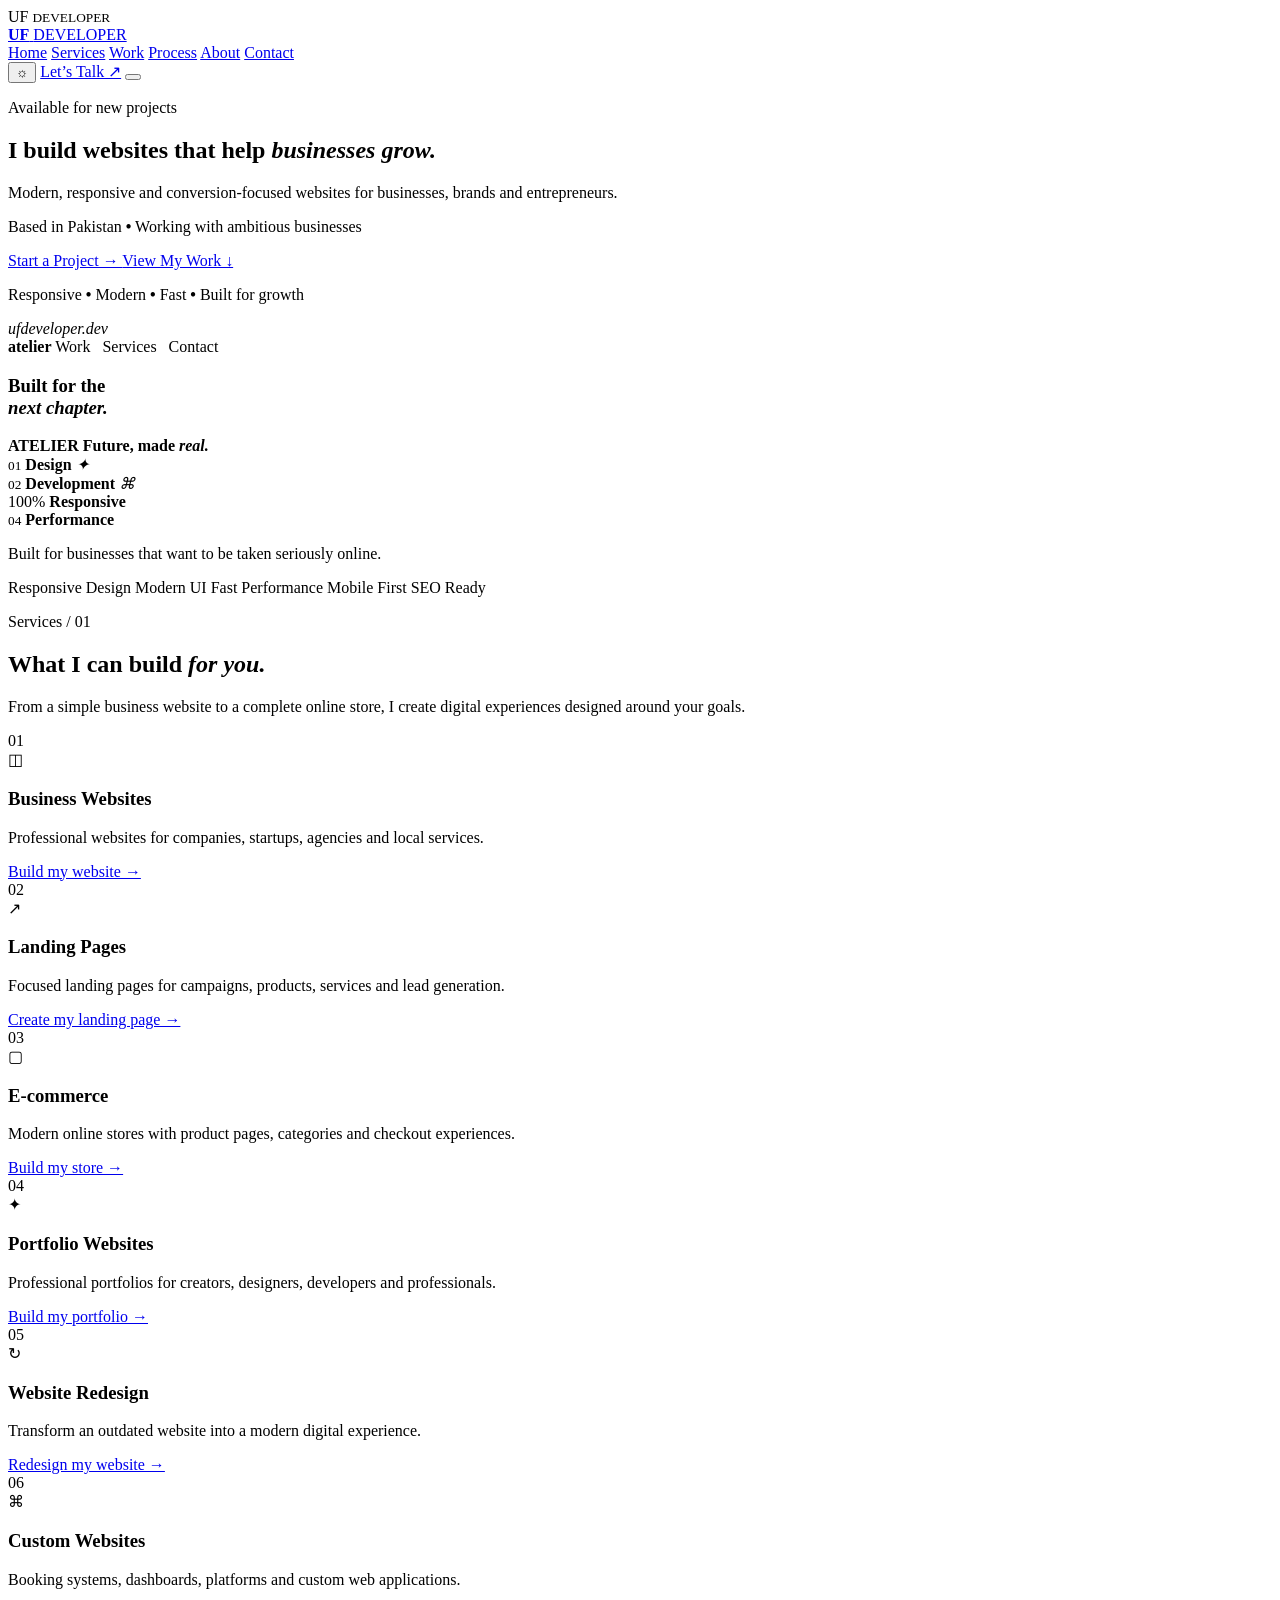
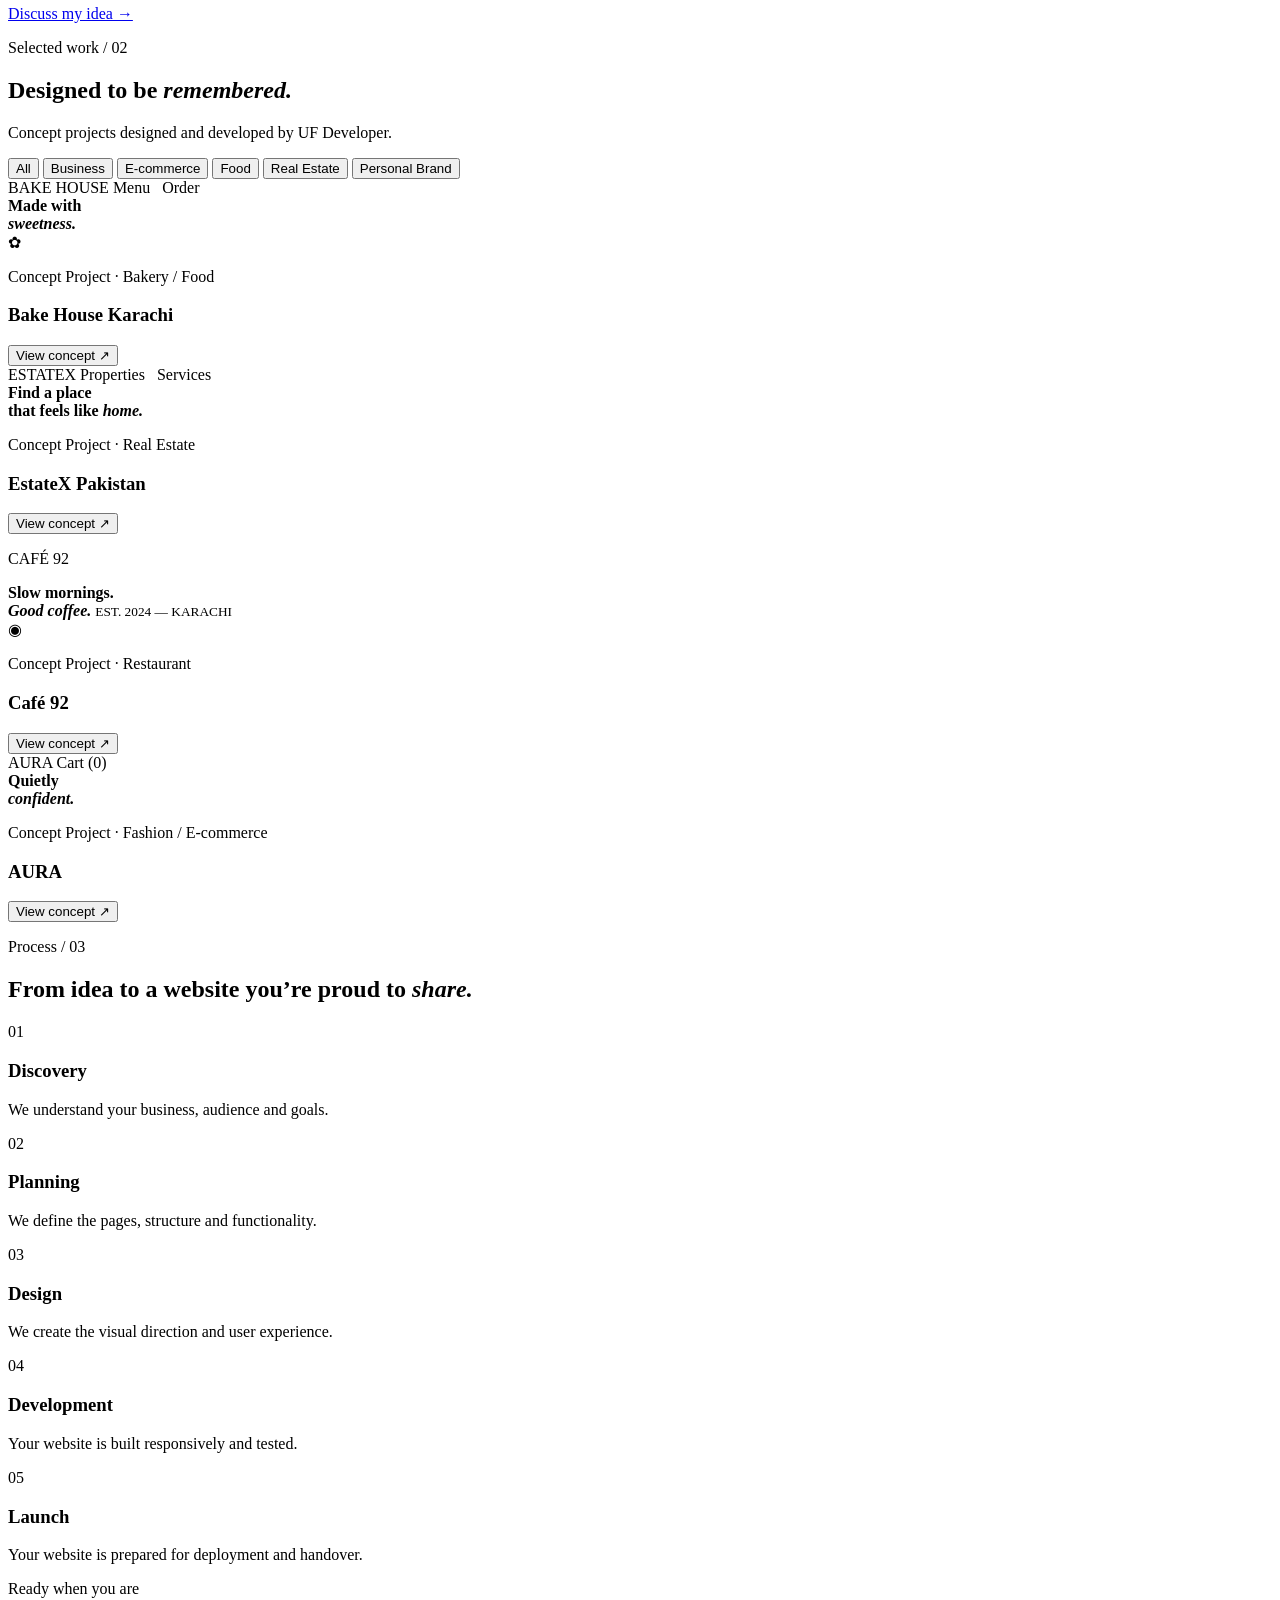
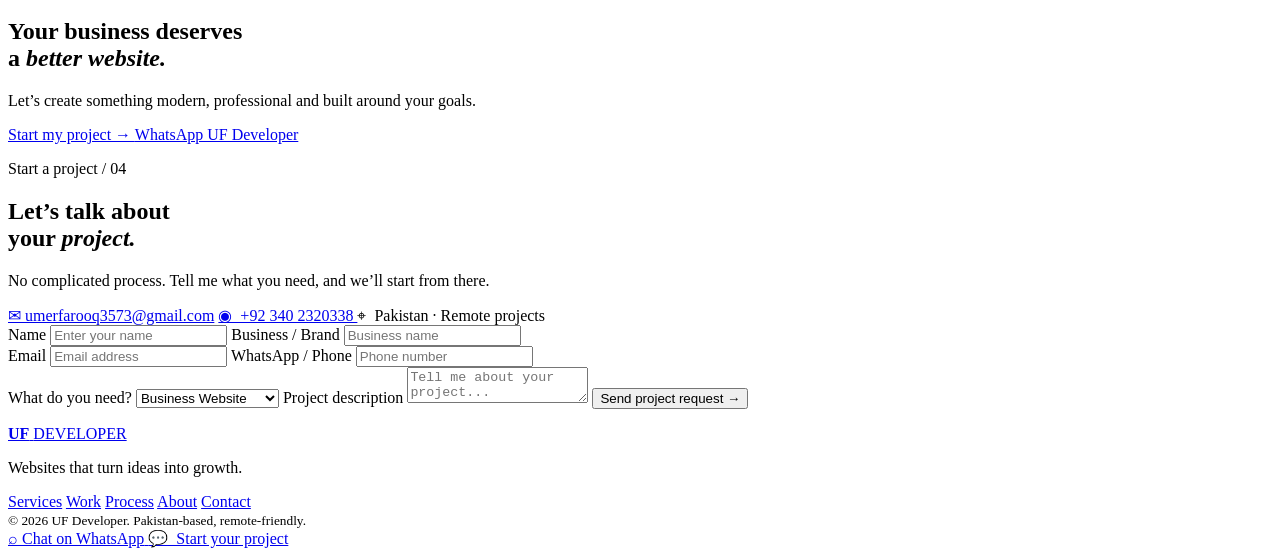
==== commit 87403bc2: "Update index.html" ====
--- a/index.html
+++ b/index.html
@@ -4,11 +4,8 @@
   <meta charset="UTF-8">
   <meta name="viewport" content="width=device-width, initial-scale=1.0">
 
-  <meta name="description" content="UF Developer creates modern, responsive and business-focused websites for businesses, brands, entrepreneurs and professionals.">
+  <meta name="description" content="UF Developer creates modern, responsive and business-focused websites.">
   <meta name="theme-color" content="#0b0d0f">
-
-  <meta property="og:title" content="UF Developer | Modern Websites for Growing Businesses">
-  <meta property="og:description" content="Websites that turn ideas into growth.">
 
   <title>UF Developer | Modern Websites for Growing Businesses</title>
 
@@ -22,19 +19,19 @@
 
 <body>
 
-  <div class="loader" aria-label="Loading">
+  <div class="loader">
     <span>UF</span>
     <small>DEVELOPER</small>
   </div>
 
   <header class="site-header">
-    <a class="brand" href="#home" aria-label="UF Developer home">
+    <a class="brand" href="#home">
       <b>UF</b>
       <span>DEVELOPER</span>
     </a>
 
     <nav aria-label="Main navigation">
-      <a href="index.html">Home</a>
+      <a href="#home">Home</a>
       <a href="services.html">Services</a>
       <a href="work.html">Work</a>
       <a href="process.html">Process</a>
@@ -43,15 +40,10 @@
     </nav>
 
     <div class="nav-actions">
-      <button class="theme-toggle" type="button" aria-label="Toggle theme">
-        ☼
-      </button>
-
-      <a class="button button-small" href="#contact">
-        Let’s Talk <i>↗</i>
-      </a>
-
-      <button class="menu-toggle" aria-label="Open menu" aria-expanded="false">
+      <button class="theme-toggle" type="button">☼</button>
+      <a class="button button-small" href="#contact">Let’s Talk ↗</a>
+
+      <button class="menu-toggle" type="button">
         <span></span>
         <span></span>
       </button>
@@ -81,28 +73,24 @@
         </p>
 
         <p class="location">
-          Based in Pakistan
-          <b>•</b>
+          Based in Pakistan <b>•</b>
           Working with ambitious businesses
         </p>
 
         <div class="hero-actions">
           <a class="button" href="#contact">
-            Start a Project <i>→</i>
+            Start a Project →
           </a>
 
           <a class="text-link" href="#work">
-            View My Work <i>↓</i>
+            View My Work ↓
           </a>
         </div>
 
         <p class="capabilities">
-          Responsive
-          <b>•</b>
-          Modern
-          <b>•</b>
-          Fast
-          <b>•</b>
+          Responsive <b>•</b>
+          Modern <b>•</b>
+          Fast <b>•</b>
           Built for growth
         </p>
       </div>
@@ -122,7 +110,7 @@
           <div class="screen-content">
             <div class="screen-nav">
               <b>atelier</b>
-              <span>Work &nbsp; Services &nbsp; Contact</span>
+              <span>Work&nbsp;&nbsp; Services&nbsp;&nbsp; Contact</span>
             </div>
 
             <h3>
@@ -142,9 +130,7 @@
         <div class="phone">
           <div class="phone-top"></div>
           <b>ATELIER</b>
-          <strong>
-            Future, made <em>real.</em>
-          </strong>
+          <strong>Future, made <em>real.</em></strong>
           <div></div>
         </div>
 
@@ -168,21 +154,12 @@
         <div class="float-card card-performance">
           <small>04</small>
           <b>Performance</b>
-
-          <div class="bars">
-            <i></i>
-            <i></i>
-            <i></i>
-            <i></i>
-          </div>
         </div>
       </div>
     </section>
 
     <section class="trust">
-      <p>
-        Built for businesses that want to be taken seriously online.
-      </p>
+      <p>Built for businesses that want to be taken seriously online.</p>
 
       <div>
         <span>Responsive Design</span>
@@ -213,97 +190,67 @@
         <article class="service-card reveal">
           <span>01</span>
           <div class="service-icon">◫</div>
-
           <h3>Business Websites</h3>
-
           <p>
-            Professional sites for companies, startups, agencies and
-            local services ready to make a sharper first impression.
+            Professional websites for companies, startups,
+            agencies and local services.
           </p>
-
-          <a href="contact.html">
-            Build my business website <i>→</i>
-          </a>
+          <a href="contact.html">Build my website →</a>
         </article>
 
         <article class="service-card reveal">
           <span>02</span>
           <div class="service-icon">↗</div>
-
           <h3>Landing Pages</h3>
-
           <p>
-            Focused, high-converting pages for launches, services,
-            personal brands and lead generation campaigns.
+            Focused landing pages for campaigns, products,
+            services and lead generation.
           </p>
-
-          <a href="contact.html">
-            Create my landing page <i>→</i>
-          </a>
+          <a href="contact.html">Create my landing page →</a>
         </article>
 
         <article class="service-card reveal">
           <span>03</span>
           <div class="service-icon">▢</div>
-
           <h3>E-commerce</h3>
-
           <p>
-            Modern online stores with intuitive browsing, product pages
-            and mobile-first checkout experiences.
+            Modern online stores with product pages,
+            categories and checkout experiences.
           </p>
-
-          <a href="contact.html">
-            Build my store <i>→</i>
-          </a>
+          <a href="contact.html">Build my store →</a>
         </article>
 
         <article class="service-card reveal">
           <span>04</span>
           <div class="service-icon">✦</div>
-
           <h3>Portfolio Websites</h3>
-
           <p>
-            Distinctive portfolios that let your work speak clearly
-            to the people you want to reach.
+            Professional portfolios for creators,
+            designers, developers and professionals.
           </p>
-
-          <a href="contact.html">
-            Build my portfolio <i>→</i>
-          </a>
+          <a href="contact.html">Build my portfolio →</a>
         </article>
 
         <article class="service-card reveal">
           <span>05</span>
           <div class="service-icon">↻</div>
-
           <h3>Website Redesign</h3>
-
           <p>
-            Transform an outdated site into a modern digital experience
-            that earns trust on every screen.
+            Transform an outdated website into a modern
+            digital experience.
           </p>
-
-          <a href="contact.html">
-            Redesign my website <i>→</i>
-          </a>
+          <a href="contact.html">Redesign my website →</a>
         </article>
 
         <article class="service-card reveal">
           <span>06</span>
           <div class="service-icon">⌘</div>
-
           <h3>Custom Websites</h3>
-
           <p>
-            For ideas that need more: booking systems, dashboards,
-            business platforms and custom web apps.
+            Booking systems, dashboards, platforms and
+            custom web applications.
           </p>
-
-          <a href="contact.html">
-            Discuss my idea <i>→</i>
-          </a>
+          <a href="contact.html">Discuss my idea →</a>
         </article>
 
       </div>
@@ -319,8 +266,7 @@
         </h2>
 
         <p>
-          Capability concepts for businesses that want their online
-          presence to feel as good as the work they do.
+          Concept projects designed and developed by UF Developer.
         </p>
       </div>
 
@@ -357,7 +303,7 @@
             </div>
 
             <button class="project-open" data-project="Bake House Karachi">
-              View concept <i>↗</i>
+              View concept ↗
             </button>
           </div>
         </article>
@@ -366,7 +312,7 @@
           <div class="project-preview estate">
             <div class="estate-nav">
               ESTATEX
-              <span>Properties &nbsp; Services</span>
+              <span>Properties&nbsp;&nbsp; Services</span>
             </div>
 
             <strong>
@@ -384,7 +330,7 @@
             </div>
 
             <button class="project-open" data-project="EstateX Pakistan">
-              View concept <i>↗</i>
+              View concept ↗
             </button>
           </div>
         </article>
@@ -410,33 +356,7 @@
             </div>
 
             <button class="project-open" data-project="Café 92">
-              View concept <i>↗</i>
-            </button>
-          </div>
-        </article>
-
-        <article class="project project-fit reveal" data-category="business">
-          <div class="project-preview fit">
-            <div>
-              FIT<span>CORE</span>
-            </div>
-
-            <strong>
-              Stronger<br>
-              every <em>day.</em>
-            </strong>
-
-            <div class="fit-shape"></div>
-          </div>
-
-          <div class="project-info">
-            <div>
-              <p>Concept Project · Fitness</p>
-              <h3>FitCore</h3>
-            </div>
-
-            <button class="project-open" data-project="FitCore">
-              View concept <i>↗</i>
+              View concept ↗
             </button>
           </div>
         </article>
@@ -463,190 +383,17 @@
             </div>
 
             <button class="project-open" data-project="AURA">
-              View concept <i>↗</i>
+              View concept ↗
             </button>
           </div>
         </article>
 
-        <article class="project project-personal reveal" data-category="personal">
-          <div class="project-preview personal">
-            <p>SHERYAR ISMAIL</p>
-
-            <strong>
-              Creative<br>
-              direction <em>for<br>culture.</em>
-            </strong>
-
-            <div class="personal-art"></div>
-          </div>
-
-          <div class="project-info">
-            <div>
-              <p>Concept Project · Creator / Professional</p>
-              <h3>Personal Brand</h3>
-            </div>
-
-            <button class="project-open" data-project="Personal Brand">
-              View concept <i>↗</i>
-            </button>
-          </div>
-        </article>
-
-      </div>
-    </section>
-
-    <section class="comparison section">
-      <div class="section-heading reveal">
-        <p class="eyebrow">Website redesign / 03</p>
-
-        <h2>
-          Your website could<br>
-          look like <em>this.</em>
-        </h2>
-
-        <p>
-          An intentional redesign does more than look current.
-          It makes your business easier to trust, understand and choose.
-        </p>
-
-        <a class="button" href="#contact">
-          Upgrade my website <i>→</i>
-        </a>
-      </div>
-
-      <div class="comparison-box reveal" id="comparison">
-
-        <div class="comparison-new">
-          <span class="demo-label">
-            AFTER — UF DEVELOPER REDESIGN
-          </span>
-
-          <div class="modern-site">
-            <b>BRIGHT</b>
-
-            <h3>
-              A better way<br>
-              to <em>feel good.</em>
-            </h3>
-
-            <button>Explore products →</button>
-            <i></i>
-          </div>
-        </div>
-
-        <div class="comparison-old">
-          <span class="demo-label">
-            BEFORE — OUTDATED WEBSITE
-          </span>
-
-          <div class="old-site">
-            <b>BRIGHT WELLNESS CENTER</b>
-
-            <p>WELCOME TO OUR WEBSITE</p>
-
-            <div>
-              Home &nbsp; | &nbsp;
-              About Us &nbsp; | &nbsp;
-              Services &nbsp; | &nbsp;
-              Contact
-            </div>
-
-            <h3>We Care About Your Health</h3>
-            <button>CLICK HERE</button>
-          </div>
-        </div>
-
-        <div
-          class="compare-handle"
-          aria-label="Drag to compare"
-          role="slider"
-          aria-valuemin="0"
-          aria-valuemax="100"
-          aria-valuenow="48"
-          tabindex="0"
-        >
-          <span>↔</span>
-        </div>
-      </div>
-    </section>
-
-    <section class="section values">
-      <div class="section-heading reveal">
-        <p class="eyebrow">Why UF Developer / 04</p>
-
-        <h2>
-          Every decision serves
-          the <em>bigger picture.</em>
-        </h2>
-      </div>
-
-      <div class="value-list">
-
-        <article class="reveal">
-          <span>01</span>
-          <h3>Modern Design</h3>
-          <p>
-            Websites designed to feel professional, distinctive and
-            current — without chasing every trend.
-          </p>
-        </article>
-
-        <article class="reveal">
-          <span>02</span>
-          <h3>Mobile First</h3>
-          <p>
-            Your visitors are already on their phones. Your website
-            should work beautifully there first.
-          </p>
-        </article>
-
-        <article class="reveal">
-          <span>03</span>
-          <h3>Business Focused</h3>
-          <p>
-            Every layout, page and interaction should help visitors
-            take the next step with confidence.
-          </p>
-        </article>
-
-        <article class="reveal">
-          <span>04</span>
-          <h3>Clear Communication</h3>
-          <p>
-            Simple communication, clear requirements and transparent
-            deliverables from start to launch.
-          </p>
-        </article>
-
-      </div>
-    </section>
-
-    <section class="technology">
-      <p class="eyebrow">Modern technology</p>
-
-      <h2>
-        Crafted with a modern<br>
-        <em>web foundation.</em>
-      </h2>
-
-      <div class="tech-row">
-        <span>HTML</span>
-        <span>CSS</span>
-        <span>JavaScript</span>
-        <span>React</span>
-        <span>Next.js</span>
-        <span>GitHub</span>
-      </div>
-
-      <p>
-        Technology is selected for the project — always with
-        performance, usability and future growth in mind.
-      </p>
+      </div>
     </section>
 
     <section id="process" class="section process">
       <div class="section-heading reveal">
-        <p class="eyebrow">Process / 05</p>
+        <p class="eyebrow">Process / 03</p>
 
         <h2>
           From idea to a website
@@ -659,7 +406,6 @@
 
         <article class="active reveal">
           <span>01</span>
-
           <div>
             <h3>Discovery</h3>
             <p>We understand your business, audience and goals.</p>
@@ -668,245 +414,39 @@
 
         <article class="reveal">
           <span>02</span>
-
           <div>
             <h3>Planning</h3>
-            <p>We define the pages, structure and functionality you need.</p>
+            <p>We define the pages, structure and functionality.</p>
           </div>
         </article>
 
         <article class="reveal">
           <span>03</span>
-
           <div>
             <h3>Design</h3>
-            <p>We create the visual direction and the user experience.</p>
+            <p>We create the visual direction and user experience.</p>
           </div>
         </article>
 
         <article class="reveal">
           <span>04</span>
-
           <div>
             <h3>Development</h3>
-            <p>Your website is built responsively and tested across devices.</p>
+            <p>Your website is built responsively and tested.</p>
           </div>
         </article>
 
         <article class="reveal">
           <span>05</span>
-
-          <div>
-            <h3>Testing</h3>
-            <p>Links, forms, responsiveness, performance and usability are checked.</p>
-          </div>
-        </article>
-
-        <article class="reveal">
-          <span>06</span>
-
           <div>
             <h3>Launch</h3>
-            <p>Your site is prepared for deployment and a confident handover.</p>
+            <p>Your website is prepared for deployment and handover.</p>
           </div>
         </article>
       </div>
     </section>
 
-    <section class="section pricing">
-      <div class="section-heading reveal">
-        <p class="eyebrow">Flexible scope / 06</p>
-
-        <h2>
-          Choose what<br>
-          you <em>need.</em>
-        </h2>
-
-        <p>
-          Every project is different. Start with the scope that best
-          reflects where your business is today.
-        </p>
-      </div>
-
-      <div class="price-grid">
-
-        <article class="reveal">
-          <p>Starter</p>
-          <h3>For a focused online presence.</h3>
-
-          <ul>
-            <li>Professional landing or business page</li>
-            <li>Responsive design</li>
-            <li>Contact section</li>
-            <li>Basic SEO structure</li>
-          </ul>
-
-          <a href="#contact">
-            Get a quote <i>→</i>
-          </a>
-        </article>
-
-        <article class="featured reveal">
-          <span>Most popular</span>
-
-          <p>Business</p>
-          <h3>For a complete online presence.</h3>
-
-          <ul>
-            <li>Multiple custom pages</li>
-            <li>Responsive development</li>
-            <li>Contact and lead forms</li>
-            <li>SEO-ready structure</li>
-          </ul>
-
-          <a class="button" href="#contact">
-            Get a quote <i>→</i>
-          </a>
-        </article>
-
-        <article class="reveal">
-          <p>Custom</p>
-          <h3>For ideas with more moving parts.</h3>
-
-          <ul>
-            <li>E-commerce and booking systems</li>
-            <li>Dashboards and integrations</li>
-            <li>Custom functionality</li>
-            <li>Built around your requirements</li>
-          </ul>
-
-          <a href="#contact">
-            Discuss my project <i>→</i>
-          </a>
-        </article>
-
-      </div>
-    </section>
-
-    <section id="about" class="section about">
-      <div class="about-workspace reveal">
-        <div class="desk-screen">
-          <i></i>
-
-          <span>
-            const <b>betterWeb</b> =<br>
-            &nbsp; createExperience({<br>
-            &nbsp;&nbsp; purpose: <em>'growth'</em><br>
-            &nbsp;});
-          </span>
-        </div>
-
-        <div class="desk-phone"></div>
-        <div class="desk-coffee">◒</div>
-      </div>
-
-      <div class="section-heading reveal">
-        <p class="eyebrow">Behind UF Developer / 07</p>
-
-        <h2>
-          Better design.<br>
-          Better <em>business.</em>
-        </h2>
-
-        <p>
-          UF Developer is a Pakistan-based web development brand focused
-          on creating modern, responsive and business-focused websites.
-          The goal is simple: help businesses and individuals build a
-          stronger presence online through better design and technology.
-        </p>
-
-        <div class="about-steps">
-          <span>Design</span>
-          <b>→</b>
-          <span>Development</span>
-          <b>→</b>
-          <span>Optimization</span>
-          <b>→</b>
-          <span>Launch</span>
-        </div>
-      </div>
-    </section>
-
-    <section class="section faq">
-      <div class="section-heading reveal">
-        <p class="eyebrow">FAQs / 08</p>
-
-        <h2>
-          A few things you
-          might want to <em>know.</em>
-        </h2>
-      </div>
-
-      <div class="faq-list">
-
-        <details class="reveal">
-          <summary>
-            How much does a website cost?
-            <i>+</i>
-          </summary>
-
-          <p>
-            Every project is different. Pricing depends on the number
-            of pages, design requirements and functionality. Send your
-            requirements for a custom quote.
-          </p>
-        </details>
-
-        <details class="reveal">
-          <summary>
-            How long does a website take?
-            <i>+</i>
-          </summary>
-
-          <p>
-            Timeline depends on the project scope. A simple website can
-            be completed faster than an e-commerce or custom web application.
-          </p>
-        </details>
-
-        <details class="reveal">
-          <summary>
-            Do you build mobile-friendly websites?
-            <i>+</i>
-          </summary>
-
-          <p>
-            Yes. Websites are designed to work across mobile, tablet
-            and desktop devices.
-          </p>
-        </details>
-
-        <details class="reveal">
-          <summary>
-            Can you redesign my existing website?
-            <i>+</i>
-          </summary>
-
-          <p>
-            Yes. UF Developer can modernize an existing website’s design,
-            structure and user experience.
-          </p>
-        </details>
-
-        <details class="reveal">
-          <summary>
-            Do you provide website maintenance?
-            <i>+</i>
-          </summary>
-
-          <p>
-            Maintenance and future updates can be discussed depending
-            on the project.
-          </p>
-        </details>
-
-      </div>
-    </section>
-
     <section class="big-cta">
-      <div class="cta-window one"></div>
-      <div class="cta-window two"></div>
-
       <p class="eyebrow">Ready when you are</p>
 
       <h2>
@@ -920,12 +460,12 @@
 
       <div>
         <a class="button" href="#contact">
-          Start my project <i>→</i>
+          Start my project →
         </a>
 
         <a
           class="button button-outline"
-          href="https://wa.me/+923402320338?text=Hi%20UF%20Developer%2C%20I%20am%20interested%20in%20getting%20a%20website%20for%20my%20business."
+          href="https://wa.me/923402320338"
           target="_blank"
           rel="noopener"
         >
@@ -936,7 +476,7 @@
 
     <section id="contact" class="section contact">
       <div class="contact-intro reveal">
-        <p class="eyebrow">Start a project / 09</p>
+        <p class="eyebrow">Start a project / 04</p>
 
         <h2>
           Let’s talk about<br>
@@ -953,13 +493,11 @@
             ✉ &nbsp;umerfarooq3573@gmail.com
           </a>
 
-          <a href="https://wa.me/+923402320338">
+          <a href="https://wa.me/923402320338">
             ◉ &nbsp;+92 340 2320338
           </a>
 
-          <span>
-            ⌖ &nbsp;Pakistan · Remote projects
-          </span>
+          <span>⌖ &nbsp;Pakistan · Remote projects</span>
         </div>
       </div>
 
@@ -995,7 +533,7 @@
             <option>Business Website</option>
             <option>Landing Page</option>
             <option>E-commerce</option>
-            <option>Portfolio</option>
+            <option>Portfolio Website</option>
             <option>Restaurant Website</option>
             <option>Real Estate Website</option>
             <option>Website Redesign</option>
@@ -1004,43 +542,18 @@
           </select>
         </label>
 
-        <div class="form-row">
-          <label>
-            Approximate budget
-
-            <select name="budget">
-              <option>Not sure</option>
-              <option>Under PKR 25,000</option>
-              <option>PKR 25,000–50,000</option>
-              <option>PKR 50,000–100,000</option>
-              <option>PKR 100,000+</option>
-            </select>
-          </label>
-
-          <label>
-            Desired timeline
-
-            <select name="timeline">
-              <option>Flexible</option>
-              <option>ASAP</option>
-              <option>1–2 weeks</option>
-              <option>2–4 weeks</option>
-            </select>
-          </label>
-        </div>
-
         <label>
           Project description
 
           <textarea
             required
             name="description"
-            placeholder="Tell me a little about what you have in mind..."
+            placeholder="Tell me about your project..."
           ></textarea>
         </label>
 
         <button class="button" type="submit">
-          Send project request <i>→</i>
+          Send project request →
         </button>
 
         <p class="form-message" role="status"></p>
@@ -1060,6 +573,7 @@
     <div class="footer-links">
       <a href="services.html">Services</a>
       <a href="work.html">Work</a>
+      <a href="process.html">Process</a>
       <a href="about.html">About</a>
       <a href="contact.html">Contact</a>
     </div>
@@ -1071,13 +585,11 @@
 
   <a
     class="whatsapp"
-    href="https://wa.me/+923402320338"
+    href="https://wa.me/923402320338"
     target="_blank"
     rel="noopener"
-    aria-label="Chat on WhatsApp"
   >
-    ⌕
-    <span>Chat on WhatsApp</span>
+    ⌕ <span>Chat on WhatsApp</span>
   </a>
 
   <a class="mobile-cta" href="#contact">
@@ -1085,12 +597,8 @@
   </a>
 
   <dialog id="case-study">
-    <button class="modal-close" aria-label="Close case study">
-      ×
-    </button>
-
+    <button class="modal-close">×</button>
     <p class="eyebrow">Concept project</p>
-
     <h2></h2>
     <p class="modal-category"></p>
 
@@ -1098,38 +606,34 @@
       <div>
         <h3>The challenge</h3>
         <p>
-          To create a clear, credible online experience that helps
-          a growing business make a strong first impression.
+          Create a clear and credible online experience for a growing business.
         </p>
       </div>
 
       <div>
         <h3>The solution</h3>
         <p>
-          A purposeful visual system, responsive content structure
-          and clear next steps for visitors.
+          A responsive visual system with clear navigation and strong calls to action.
         </p>
       </div>
 
       <div>
         <h3>Key features</h3>
         <p>
-          Mobile-first layouts, intuitive navigation, thoughtful calls
-          to action and fast, accessible interfaces.
+          Mobile-first layouts, intuitive navigation and accessible interfaces.
         </p>
       </div>
 
       <div>
         <h3>Outcome</h3>
         <p>
-          Designed as a demonstration of UF Developer’s
-          web-development capabilities.
+          Designed as a demonstration of UF Developer’s capabilities.
         </p>
       </div>
     </div>
 
     <a class="button" href="#contact">
-      Discuss a similar project <i>→</i>
+      Discuss a similar project →
     </a>
   </dialog>
 
--- a/styles.css
+++ b/styles.css
@@ -0,0 +1,151 @@
+@media (max-width: 700px) {
+  html,
+  body {
+    width: 100%;
+    max-width: 100%;
+    overflow-x: hidden;
+  }
+
+  .site-header {
+    width: calc(100% - 24px);
+    min-height: 52px;
+    top: 10px;
+    padding: 10px 12px;
+  }
+
+  .site-header nav {
+    display: none !important;
+  }
+
+  .site-header.menu-open nav {
+    display: flex !important;
+    position: absolute;
+    top: 58px;
+    left: 0;
+    right: 0;
+    padding: 18px;
+    background: var(--panel);
+    border: 1px solid var(--line);
+    border-radius: 10px;
+    flex-direction: column;
+    gap: 16px;
+  }
+
+  .site-header nav a {
+    font-size: 0.85rem;
+    padding: 4px 0;
+  }
+
+  .theme-toggle {
+    display: block;
+    font-size: 1.25rem;
+    padding: 8px;
+  }
+
+  .menu-toggle {
+    display: block !important;
+    width: 34px;
+    min-height: 34px;
+    padding: 6px;
+  }
+
+  .menu-toggle span {
+    display: block;
+    height: 2px;
+    margin: 6px 0;
+    background: currentColor;
+  }
+
+  .hero {
+    width: 100%;
+    min-width: 0;
+    padding: 132px 20px 35px;
+    display: block;
+  }
+
+  .hero h1 {
+    max-width: 100%;
+    font-size: clamp(2.3rem, 12vw, 3.2rem);
+    line-height: 1;
+  }
+
+  .hero-copy {
+    width: 100%;
+  }
+
+  .hero-visual {
+    width: 100%;
+    max-width: 390px;
+    height: 340px;
+    margin: 30px auto 0;
+    transform: none;
+  }
+
+  .screen {
+    width: min(78vw, 320px);
+    height: 210px;
+    right: 8%;
+    top: 60px;
+  }
+
+  .phone {
+    width: 78px;
+    height: 165px;
+    right: 0;
+    bottom: 6px;
+  }
+
+  .card-design {
+    left: 0;
+    top: 45px;
+  }
+
+  .card-dev {
+    left: 4px;
+    bottom: 32px;
+  }
+
+  .card-responsive {
+    right: 0;
+    top: 0;
+  }
+
+  .card-performance {
+    right: 3px;
+    bottom: -2px;
+  }
+
+  .orbit {
+    width: 330px;
+    height: 330px;
+    right: 4%;
+    top: 10px;
+  }
+
+  .orbit-two {
+    width: 270px;
+    height: 270px;
+    right: 13%;
+    top: 40px;
+  }
+
+  .section {
+    width: 100%;
+    padding: 85px 24px;
+  }
+
+  .service-grid,
+  .project-grid,
+  .price-grid {
+    grid-template-columns: 1fr;
+  }
+
+  .form-row {
+    grid-template-columns: 1fr;
+  }
+
+  footer {
+    grid-template-columns: 1fr;
+    padding: 35px 24px 75px;
+  }
+}
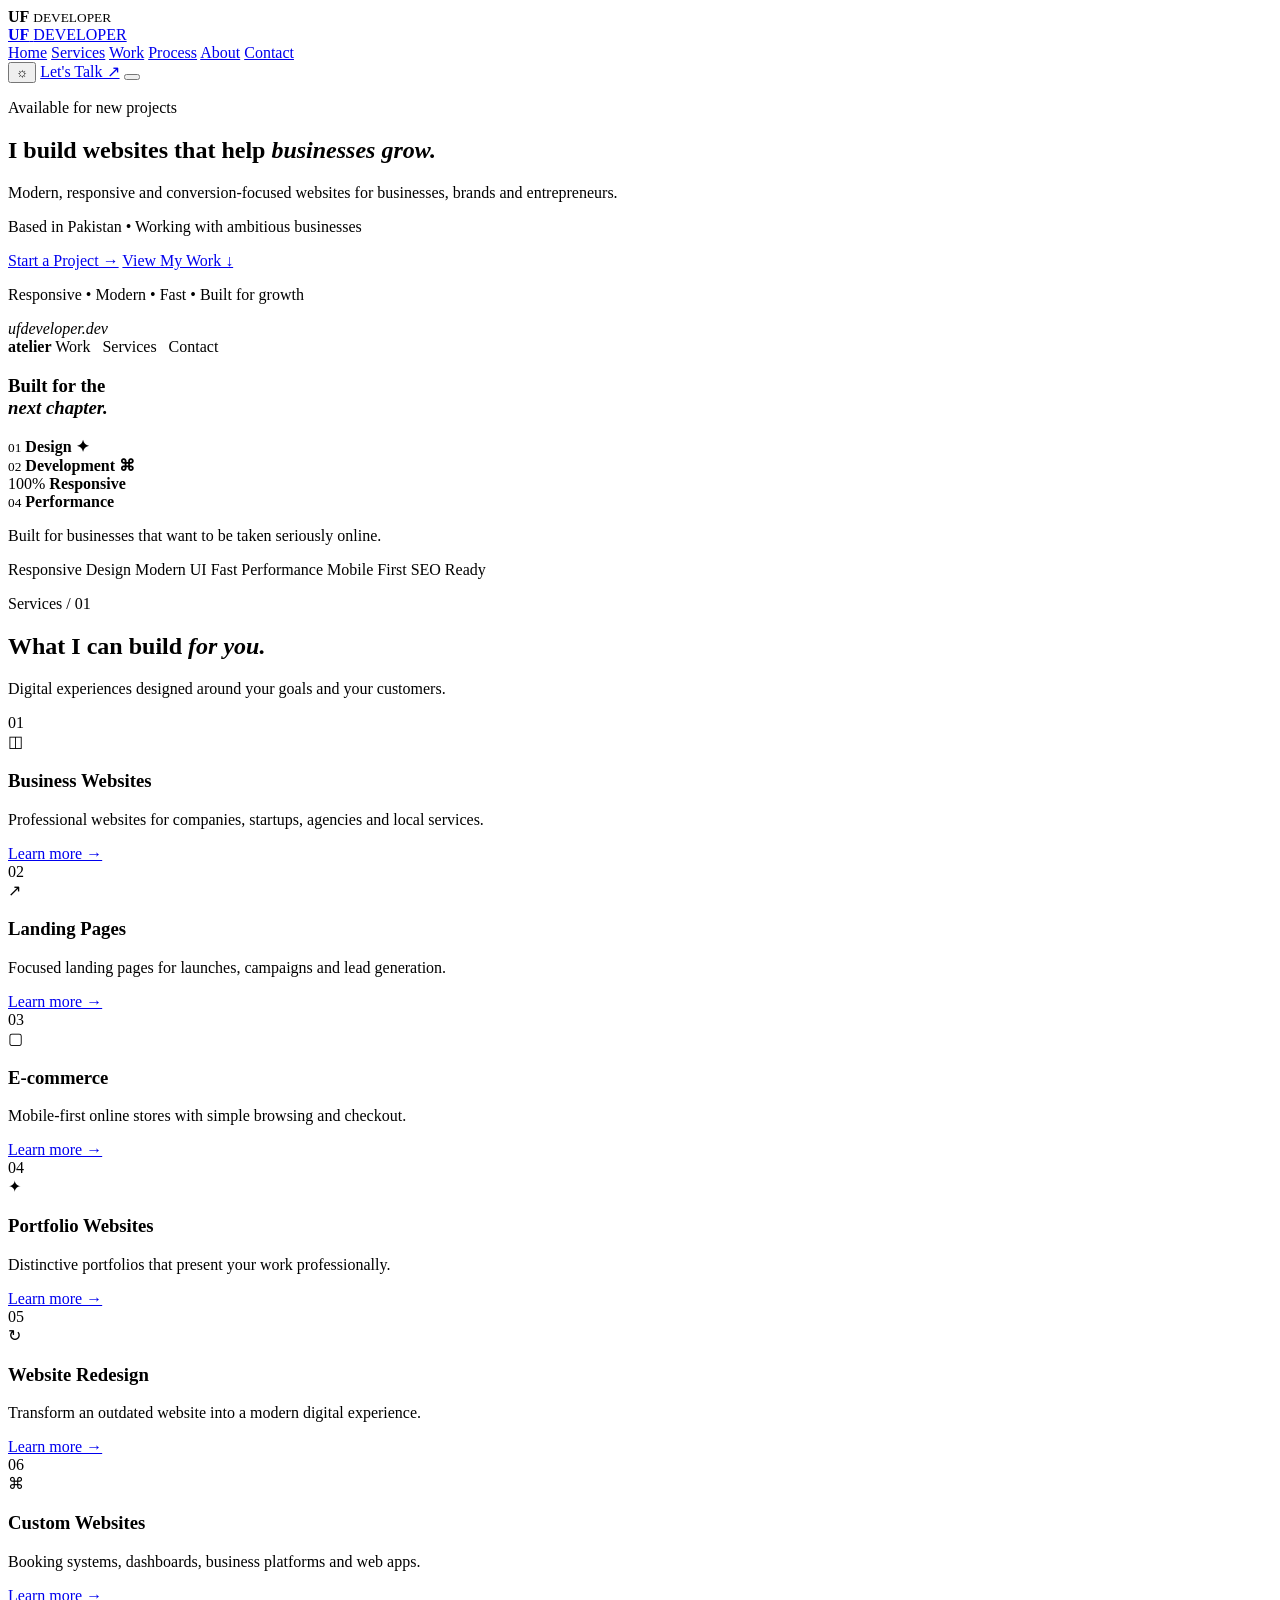
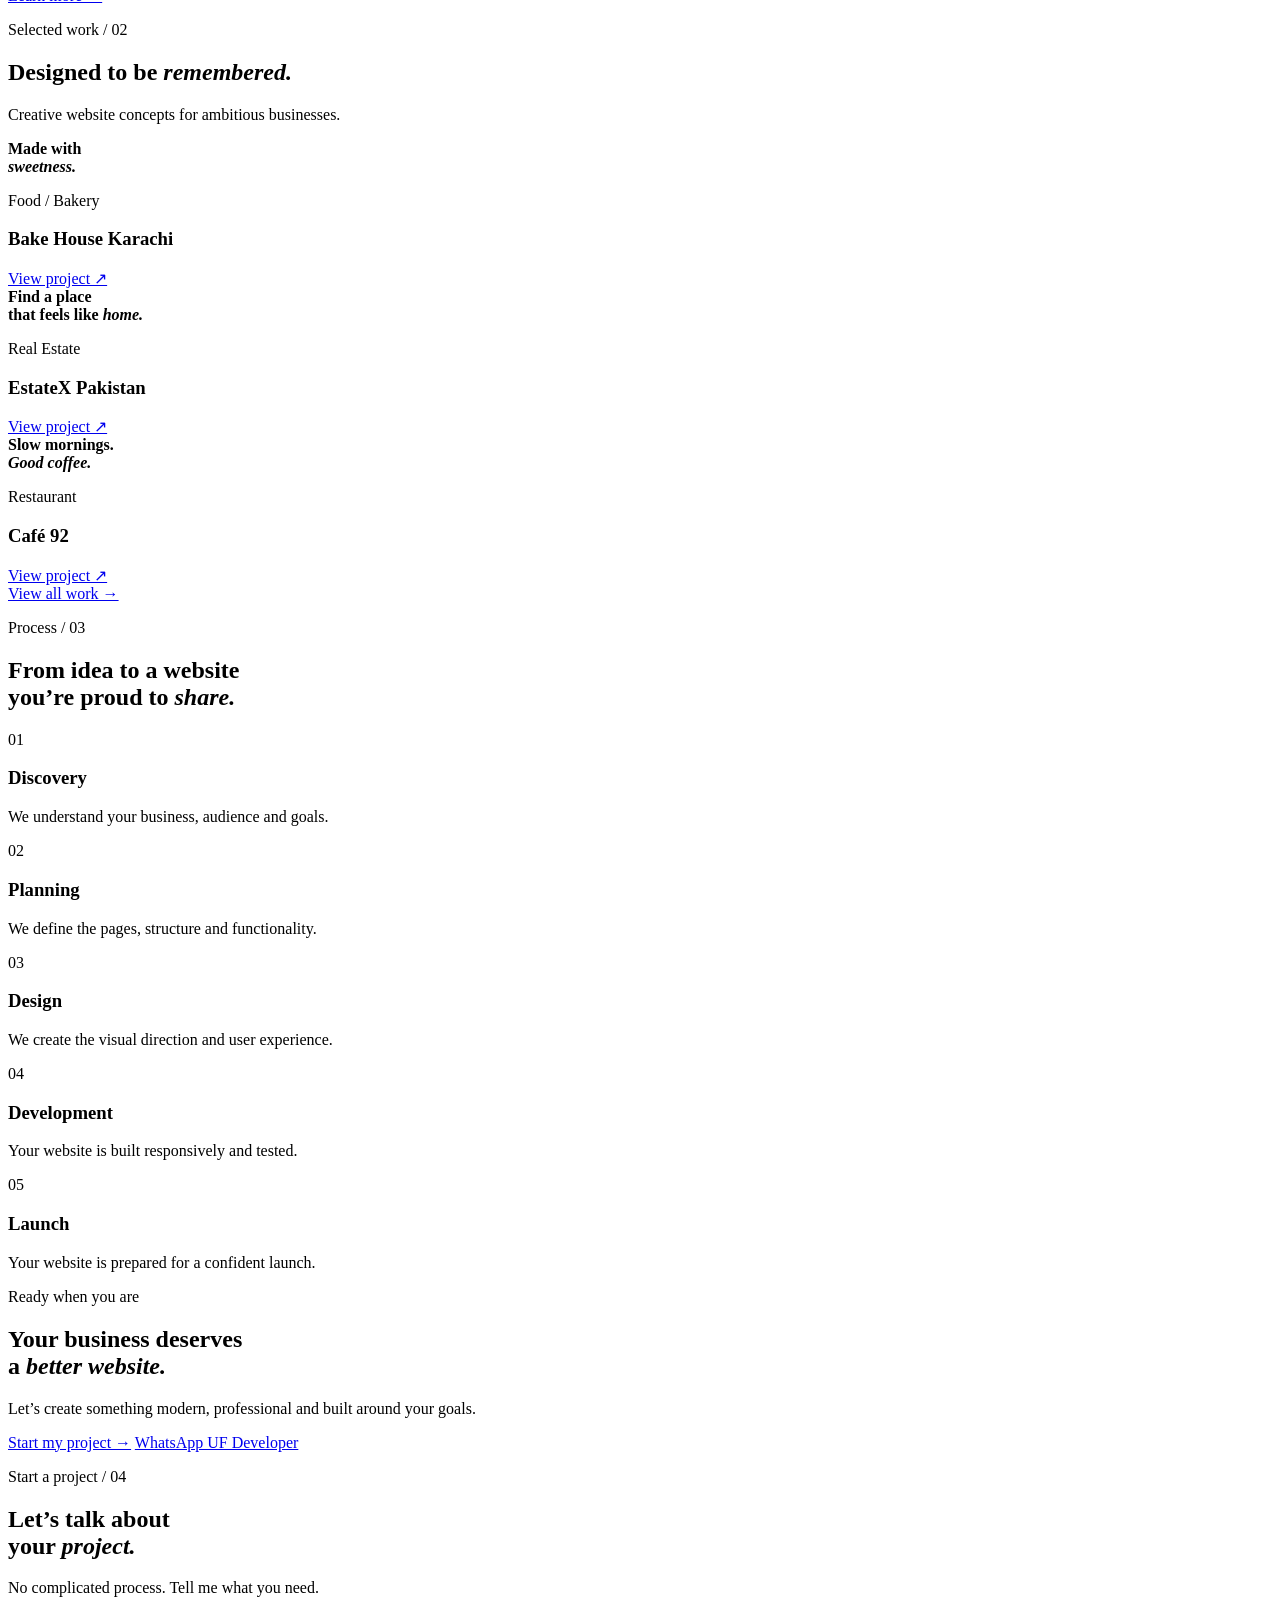
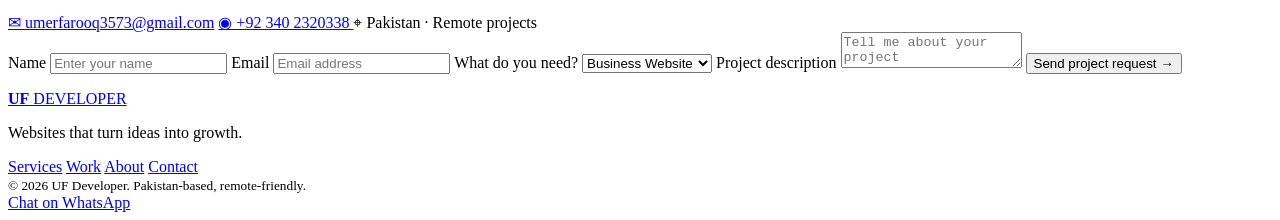
==== commit 525e86f1: "Update index.html" ====
--- a/index.html
+++ b/index.html
@@ -3,35 +3,28 @@
 <head>
   <meta charset="UTF-8">
   <meta name="viewport" content="width=device-width, initial-scale=1.0">
-
-  <meta name="description" content="UF Developer creates modern, responsive and business-focused websites.">
-  <meta name="theme-color" content="#0b0d0f">
-
-  <title>UF Developer | Modern Websites for Growing Businesses</title>
-
+  <meta name="description" content="UF Developer creates modern websites for growing businesses.">
+  <title>UF Developer | Modern Websites</title>
   <link rel="preconnect" href="https://fonts.googleapis.com">
   <link rel="preconnect" href="https://fonts.gstatic.com" crossorigin>
-
-  <link href="https://fonts.googleapis.com/css2?family=DM+Mono:wght@400;500&family=Manrope:wght@400;500;600;700;800&display=swap" rel="stylesheet">
-
+  <link href="https://fonts.googleapis.com/css2?family=DM+Mono&family=Manrope:wght@400;500;600;700;800&display=swap" rel="stylesheet">
   <link rel="stylesheet" href="styles.css">
 </head>
 
 <body>
-
   <div class="loader">
-    <span>UF</span>
+    <strong>UF</strong>
     <small>DEVELOPER</small>
   </div>
 
   <header class="site-header">
-    <a class="brand" href="#home">
+    <a class="brand" href="index.html">
       <b>UF</b>
       <span>DEVELOPER</span>
     </a>
 
-    <nav aria-label="Main navigation">
-      <a href="#home">Home</a>
+    <nav id="nav-menu">
+      <a href="index.html">Home</a>
       <a href="services.html">Services</a>
       <a href="work.html">Work</a>
       <a href="process.html">Process</a>
@@ -41,25 +34,21 @@
 
     <div class="nav-actions">
       <button class="theme-toggle" type="button">☼</button>
-      <a class="button button-small" href="#contact">Let’s Talk ↗</a>
-
-      <button class="menu-toggle" type="button">
-        <span></span>
-        <span></span>
+      <a class="button button-small" href="#contact">Let's Talk ↗</a>
+      <button class="menu-toggle" aria-label="Open menu">
+        <span></span><span></span>
       </button>
     </div>
   </header>
 
   <main>
-
-    <section id="home" class="hero">
+    <section class="hero" id="home">
       <div class="grid"></div>
       <div class="hero-glow"></div>
 
       <div class="hero-copy reveal">
         <p class="availability">
-          <span></span>
-          Available for new projects
+          <span></span> Available for new projects
         </p>
 
         <h1>
@@ -68,30 +57,21 @@
         </h1>
 
         <p class="lead">
-          Modern, responsive and conversion-focused websites for
-          businesses, brands and entrepreneurs.
+          Modern, responsive and conversion-focused websites for businesses,
+          brands and entrepreneurs.
         </p>
 
         <p class="location">
-          Based in Pakistan <b>•</b>
-          Working with ambitious businesses
+          Based in Pakistan • Working with ambitious businesses
         </p>
 
         <div class="hero-actions">
-          <a class="button" href="#contact">
-            Start a Project →
-          </a>
-
-          <a class="text-link" href="#work">
-            View My Work ↓
-          </a>
+          <a class="button" href="#contact">Start a Project →</a>
+          <a class="text-link" href="#work">View My Work ↓</a>
         </div>
 
         <p class="capabilities">
-          Responsive <b>•</b>
-          Modern <b>•</b>
-          Fast <b>•</b>
-          Built for growth
+          Responsive • Modern • Fast • Built for growth
         </p>
       </div>
 
@@ -101,49 +81,31 @@
 
         <div class="screen">
           <div class="browser-top">
-            <span></span>
-            <span></span>
-            <span></span>
+            <span></span><span></span><span></span>
             <i>ufdeveloper.dev</i>
           </div>
 
           <div class="screen-content">
             <div class="screen-nav">
               <b>atelier</b>
-              <span>Work&nbsp;&nbsp; Services&nbsp;&nbsp; Contact</span>
+              <span>Work &nbsp; Services &nbsp; Contact</span>
             </div>
 
             <h3>
               Built for the<br>
               <em>next chapter.</em>
             </h3>
-
-            <div class="screen-block"></div>
-
-            <div class="screen-lines">
-              <i></i>
-              <i></i>
-            </div>
-          </div>
-        </div>
-
-        <div class="phone">
-          <div class="phone-top"></div>
-          <b>ATELIER</b>
-          <strong>Future, made <em>real.</em></strong>
-          <div></div>
+          </div>
         </div>
 
         <div class="float-card card-design">
           <small>01</small>
-          <b>Design</b>
-          <i>✦</i>
+          <b>Design ✦</b>
         </div>
 
         <div class="float-card card-dev">
           <small>02</small>
-          <b>Development</b>
-          <i>⌘</i>
+          <b>Development ⌘</b>
         </div>
 
         <div class="float-card card-responsive">
@@ -160,7 +122,6 @@
 
     <section class="trust">
       <p>Built for businesses that want to be taken seriously online.</p>
-
       <div>
         <span>Responsive Design</span>
         <span>Modern UI</span>
@@ -170,32 +131,25 @@
       </div>
     </section>
 
-    <section id="services" class="section services">
+    <section class="section services" id="services">
       <div class="section-heading reveal">
         <p class="eyebrow">Services / 01</p>
-
-        <h2>
-          What I can build
-          <em>for you.</em>
-        </h2>
-
+        <h2>What I can build <em>for you.</em></h2>
         <p>
-          From a simple business website to a complete online store,
-          I create digital experiences designed around your goals.
+          Digital experiences designed around your goals and your customers.
         </p>
       </div>
 
       <div class="service-grid">
-
         <article class="service-card reveal">
           <span>01</span>
           <div class="service-icon">◫</div>
           <h3>Business Websites</h3>
           <p>
-            Professional websites for companies, startups,
-            agencies and local services.
-          </p>
-          <a href="contact.html">Build my website →</a>
+            Professional websites for companies, startups, agencies and local
+            services.
+          </p>
+          <a href="services.html">Learn more →</a>
         </article>
 
         <article class="service-card reveal">
@@ -203,10 +157,9 @@
           <div class="service-icon">↗</div>
           <h3>Landing Pages</h3>
           <p>
-            Focused landing pages for campaigns, products,
-            services and lead generation.
-          </p>
-          <a href="contact.html">Create my landing page →</a>
+            Focused landing pages for launches, campaigns and lead generation.
+          </p>
+          <a href="services.html">Learn more →</a>
         </article>
 
         <article class="service-card reveal">
@@ -214,10 +167,9 @@
           <div class="service-icon">▢</div>
           <h3>E-commerce</h3>
           <p>
-            Modern online stores with product pages,
-            categories and checkout experiences.
-          </p>
-          <a href="contact.html">Build my store →</a>
+            Mobile-first online stores with simple browsing and checkout.
+          </p>
+          <a href="services.html">Learn more →</a>
         </article>
 
         <article class="service-card reveal">
@@ -225,10 +177,9 @@
           <div class="service-icon">✦</div>
           <h3>Portfolio Websites</h3>
           <p>
-            Professional portfolios for creators,
-            designers, developers and professionals.
-          </p>
-          <a href="contact.html">Build my portfolio →</a>
+            Distinctive portfolios that present your work professionally.
+          </p>
+          <a href="services.html">Learn more →</a>
         </article>
 
         <article class="service-card reveal">
@@ -236,10 +187,9 @@
           <div class="service-icon">↻</div>
           <h3>Website Redesign</h3>
           <p>
-            Transform an outdated website into a modern
-            digital experience.
-          </p>
-          <a href="contact.html">Redesign my website →</a>
+            Transform an outdated website into a modern digital experience.
+          </p>
+          <a href="services.html">Learn more →</a>
         </article>
 
         <article class="service-card reveal">
@@ -247,323 +197,178 @@
           <div class="service-icon">⌘</div>
           <h3>Custom Websites</h3>
           <p>
-            Booking systems, dashboards, platforms and
-            custom web applications.
-          </p>
-          <a href="contact.html">Discuss my idea →</a>
-        </article>
-
-      </div>
-    </section>
-
-    <section id="work" class="section work">
+            Booking systems, dashboards, business platforms and web apps.
+          </p>
+          <a href="services.html">Learn more →</a>
+        </article>
+      </div>
+    </section>
+
+    <section class="section work" id="work">
       <div class="section-heading reveal">
         <p class="eyebrow">Selected work / 02</p>
-
-        <h2>
-          Designed to be
-          <em>remembered.</em>
-        </h2>
-
-        <p>
-          Concept projects designed and developed by UF Developer.
-        </p>
-      </div>
-
-      <div class="filters">
-        <button class="active" data-filter="all">All</button>
-        <button data-filter="business">Business</button>
-        <button data-filter="ecommerce">E-commerce</button>
-        <button data-filter="food">Food</button>
-        <button data-filter="realestate">Real Estate</button>
-        <button data-filter="personal">Personal Brand</button>
+        <h2>Designed to be <em>remembered.</em></h2>
+        <p>Creative website concepts for ambitious businesses.</p>
       </div>
 
       <div class="project-grid">
-
-        <article class="project project-bake reveal" data-category="food ecommerce">
+        <article class="project project-bake reveal">
           <div class="project-preview bakery">
-            <div class="preview-top">
-              BAKE HOUSE
-              <span>Menu&nbsp;&nbsp; Order</span>
-            </div>
-
-            <strong>
-              Made with<br>
-              <em>sweetness.</em>
-            </strong>
-
-            <div class="cake">✿</div>
-          </div>
-
+            <strong>Made with<br><em>sweetness.</em></strong>
+          </div>
           <div class="project-info">
             <div>
-              <p>Concept Project · Bakery / Food</p>
+              <p>Food / Bakery</p>
               <h3>Bake House Karachi</h3>
             </div>
-
-            <button class="project-open" data-project="Bake House Karachi">
-              View concept ↗
-            </button>
-          </div>
-        </article>
-
-        <article class="project project-estate reveal" data-category="realestate business">
+            <a href="work.html">View project ↗</a>
+          </div>
+        </article>
+
+        <article class="project project-estate reveal">
           <div class="project-preview estate">
-            <div class="estate-nav">
-              ESTATEX
-              <span>Properties&nbsp;&nbsp; Services</span>
-            </div>
-
-            <strong>
-              Find a place<br>
-              that feels like <em>home.</em>
-            </strong>
-
-            <div class="building"></div>
-          </div>
-
+            <strong>Find a place<br>that feels like <em>home.</em></strong>
+          </div>
           <div class="project-info">
             <div>
-              <p>Concept Project · Real Estate</p>
+              <p>Real Estate</p>
               <h3>EstateX Pakistan</h3>
             </div>
-
-            <button class="project-open" data-project="EstateX Pakistan">
-              View concept ↗
-            </button>
-          </div>
-        </article>
-
-        <article class="project project-cafe reveal" data-category="food business">
+            <a href="work.html">View project ↗</a>
+          </div>
+        </article>
+
+        <article class="project project-cafe reveal">
           <div class="project-preview cafe">
-            <p>CAFÉ 92</p>
-
-            <strong>
-              Slow mornings.<br>
-              <em>Good coffee.</em>
-            </strong>
-
-            <small>EST. 2024 — KARACHI</small>
-
-            <div class="coffee">◉</div>
-          </div>
-
+            <strong>Slow mornings.<br><em>Good coffee.</em></strong>
+          </div>
           <div class="project-info">
             <div>
-              <p>Concept Project · Restaurant</p>
+              <p>Restaurant</p>
               <h3>Café 92</h3>
             </div>
-
-            <button class="project-open" data-project="Café 92">
-              View concept ↗
-            </button>
-          </div>
-        </article>
-
-        <article class="project project-aura reveal" data-category="ecommerce">
-          <div class="project-preview aura">
-            <div>
-              AURA
-              <span>Cart (0)</span>
-            </div>
-
-            <strong>
-              Quietly<br>
-              <em>confident.</em>
-            </strong>
-
-            <div class="model"></div>
-          </div>
-
-          <div class="project-info">
-            <div>
-              <p>Concept Project · Fashion / E-commerce</p>
-              <h3>AURA</h3>
-            </div>
-
-            <button class="project-open" data-project="AURA">
-              View concept ↗
-            </button>
-          </div>
-        </article>
-
-      </div>
-    </section>
-
-    <section id="process" class="section process">
+            <a href="work.html">View project ↗</a>
+          </div>
+        </article>
+      </div>
+
+      <a class="button" href="work.html">View all work →</a>
+    </section>
+
+    <section class="section process" id="process">
       <div class="section-heading reveal">
         <p class="eyebrow">Process / 03</p>
-
-        <h2>
-          From idea to a website
-          you’re proud to <em>share.</em>
-        </h2>
+        <h2>From idea to a website<br>you’re proud to <em>share.</em></h2>
       </div>
 
       <div class="timeline">
-        <div class="timeline-line"></div>
-
-        <article class="active reveal">
+        <article class="reveal">
           <span>01</span>
-          <div>
-            <h3>Discovery</h3>
-            <p>We understand your business, audience and goals.</p>
-          </div>
+          <h3>Discovery</h3>
+          <p>We understand your business, audience and goals.</p>
         </article>
 
         <article class="reveal">
           <span>02</span>
-          <div>
-            <h3>Planning</h3>
-            <p>We define the pages, structure and functionality.</p>
-          </div>
+          <h3>Planning</h3>
+          <p>We define the pages, structure and functionality.</p>
         </article>
 
         <article class="reveal">
           <span>03</span>
-          <div>
-            <h3>Design</h3>
-            <p>We create the visual direction and user experience.</p>
-          </div>
+          <h3>Design</h3>
+          <p>We create the visual direction and user experience.</p>
         </article>
 
         <article class="reveal">
           <span>04</span>
-          <div>
-            <h3>Development</h3>
-            <p>Your website is built responsively and tested.</p>
-          </div>
+          <h3>Development</h3>
+          <p>Your website is built responsively and tested.</p>
         </article>
 
         <article class="reveal">
           <span>05</span>
-          <div>
-            <h3>Launch</h3>
-            <p>Your website is prepared for deployment and handover.</p>
-          </div>
+          <h3>Launch</h3>
+          <p>Your website is prepared for a confident launch.</p>
         </article>
       </div>
     </section>
 
     <section class="big-cta">
       <p class="eyebrow">Ready when you are</p>
-
-      <h2>
-        Your business deserves<br>
-        a <em>better website.</em>
-      </h2>
-
-      <p>
-        Let’s create something modern, professional and built around your goals.
-      </p>
+      <h2>Your business deserves<br>a <em>better website.</em></h2>
+      <p>Let’s create something modern, professional and built around your goals.</p>
 
       <div>
-        <a class="button" href="#contact">
-          Start my project →
-        </a>
-
-        <a
-          class="button button-outline"
-          href="https://wa.me/923402320338"
-          target="_blank"
-          rel="noopener"
-        >
+        <a class="button" href="#contact">Start my project →</a>
+        <a class="button button-outline"
+           href="https://wa.me/923402320338"
+           target="_blank"
+           rel="noopener">
           WhatsApp UF Developer
         </a>
       </div>
     </section>
 
-    <section id="contact" class="section contact">
+    <section class="section contact" id="contact">
       <div class="contact-intro reveal">
         <p class="eyebrow">Start a project / 04</p>
-
-        <h2>
-          Let’s talk about<br>
-          your <em>project.</em>
-        </h2>
-
-        <p>
-          No complicated process. Tell me what you need,
-          and we’ll start from there.
-        </p>
+        <h2>Let’s talk about<br>your <em>project.</em></h2>
+        <p>No complicated process. Tell me what you need.</p>
 
         <div class="contact-meta">
           <a href="mailto:umerfarooq3573@gmail.com">
-            ✉ &nbsp;umerfarooq3573@gmail.com
+            ✉ umerfarooq3573@gmail.com
           </a>
 
-          <a href="https://wa.me/923402320338">
-            ◉ &nbsp;+92 340 2320338
+          <a href="https://wa.me/923402320338" target="_blank">
+            ◉ +92 340 2320338
           </a>
 
-          <span>⌖ &nbsp;Pakistan · Remote projects</span>
+          <span>⌖ Pakistan · Remote projects</span>
         </div>
       </div>
 
       <form class="project-form reveal" id="project-form">
-        <div class="form-row">
-          <label>
-            Name
-            <input required name="name" placeholder="Enter your name">
-          </label>
-
-          <label>
-            Business / Brand
-            <input name="brand" placeholder="Business name">
-          </label>
-        </div>
-
-        <div class="form-row">
-          <label>
-            Email
-            <input type="email" required name="email" placeholder="Email address">
-          </label>
-
-          <label>
-            WhatsApp / Phone
-            <input name="phone" placeholder="Phone number">
-          </label>
-        </div>
+        <label>
+          Name
+          <input name="name" required placeholder="Enter your name">
+        </label>
+
+        <label>
+          Email
+          <input type="email" name="email" required placeholder="Email address">
+        </label>
 
         <label>
           What do you need?
-
           <select name="service">
             <option>Business Website</option>
             <option>Landing Page</option>
             <option>E-commerce</option>
             <option>Portfolio Website</option>
-            <option>Restaurant Website</option>
-            <option>Real Estate Website</option>
             <option>Website Redesign</option>
             <option>Custom Web App</option>
-            <option>Other</option>
           </select>
         </label>
 
         <label>
           Project description
-
-          <textarea
-            required
-            name="description"
-            placeholder="Tell me about your project..."
-          ></textarea>
+          <textarea name="description" required
+            placeholder="Tell me about your project"></textarea>
         </label>
 
         <button class="button" type="submit">
           Send project request →
         </button>
 
-        <p class="form-message" role="status"></p>
+        <p class="form-message"></p>
       </form>
     </section>
-
   </main>
 
   <footer>
-    <a class="brand" href="#home">
+    <a class="brand" href="index.html">
       <b>UF</b>
       <span>DEVELOPER</span>
     </a>
@@ -573,69 +378,19 @@
     <div class="footer-links">
       <a href="services.html">Services</a>
       <a href="work.html">Work</a>
-      <a href="process.html">Process</a>
       <a href="about.html">About</a>
       <a href="contact.html">Contact</a>
     </div>
 
-    <small>
-      © 2026 UF Developer. Pakistan-based, remote-friendly.
-    </small>
+    <small>© 2026 UF Developer. Pakistan-based, remote-friendly.</small>
   </footer>
 
-  <a
-    class="whatsapp"
-    href="https://wa.me/923402320338"
-    target="_blank"
-    rel="noopener"
-  >
-    ⌕ <span>Chat on WhatsApp</span>
+  <a class="whatsapp"
+     href="https://wa.me/923402320338"
+     target="_blank"
+     rel="noopener">
+    Chat on WhatsApp
   </a>
-
-  <a class="mobile-cta" href="#contact">
-    💬 &nbsp;Start your project
-  </a>
-
-  <dialog id="case-study">
-    <button class="modal-close">×</button>
-    <p class="eyebrow">Concept project</p>
-    <h2></h2>
-    <p class="modal-category"></p>
-
-    <div class="modal-grid">
-      <div>
-        <h3>The challenge</h3>
-        <p>
-          Create a clear and credible online experience for a growing business.
-        </p>
-      </div>
-
-      <div>
-        <h3>The solution</h3>
-        <p>
-          A responsive visual system with clear navigation and strong calls to action.
-        </p>
-      </div>
-
-      <div>
-        <h3>Key features</h3>
-        <p>
-          Mobile-first layouts, intuitive navigation and accessible interfaces.
-        </p>
-      </div>
-
-      <div>
-        <h3>Outcome</h3>
-        <p>
-          Designed as a demonstration of UF Developer’s capabilities.
-        </p>
-      </div>
-    </div>
-
-    <a class="button" href="#contact">
-      Discuss a similar project →
-    </a>
-  </dialog>
 
   <script src="script.js"></script>
 </body>
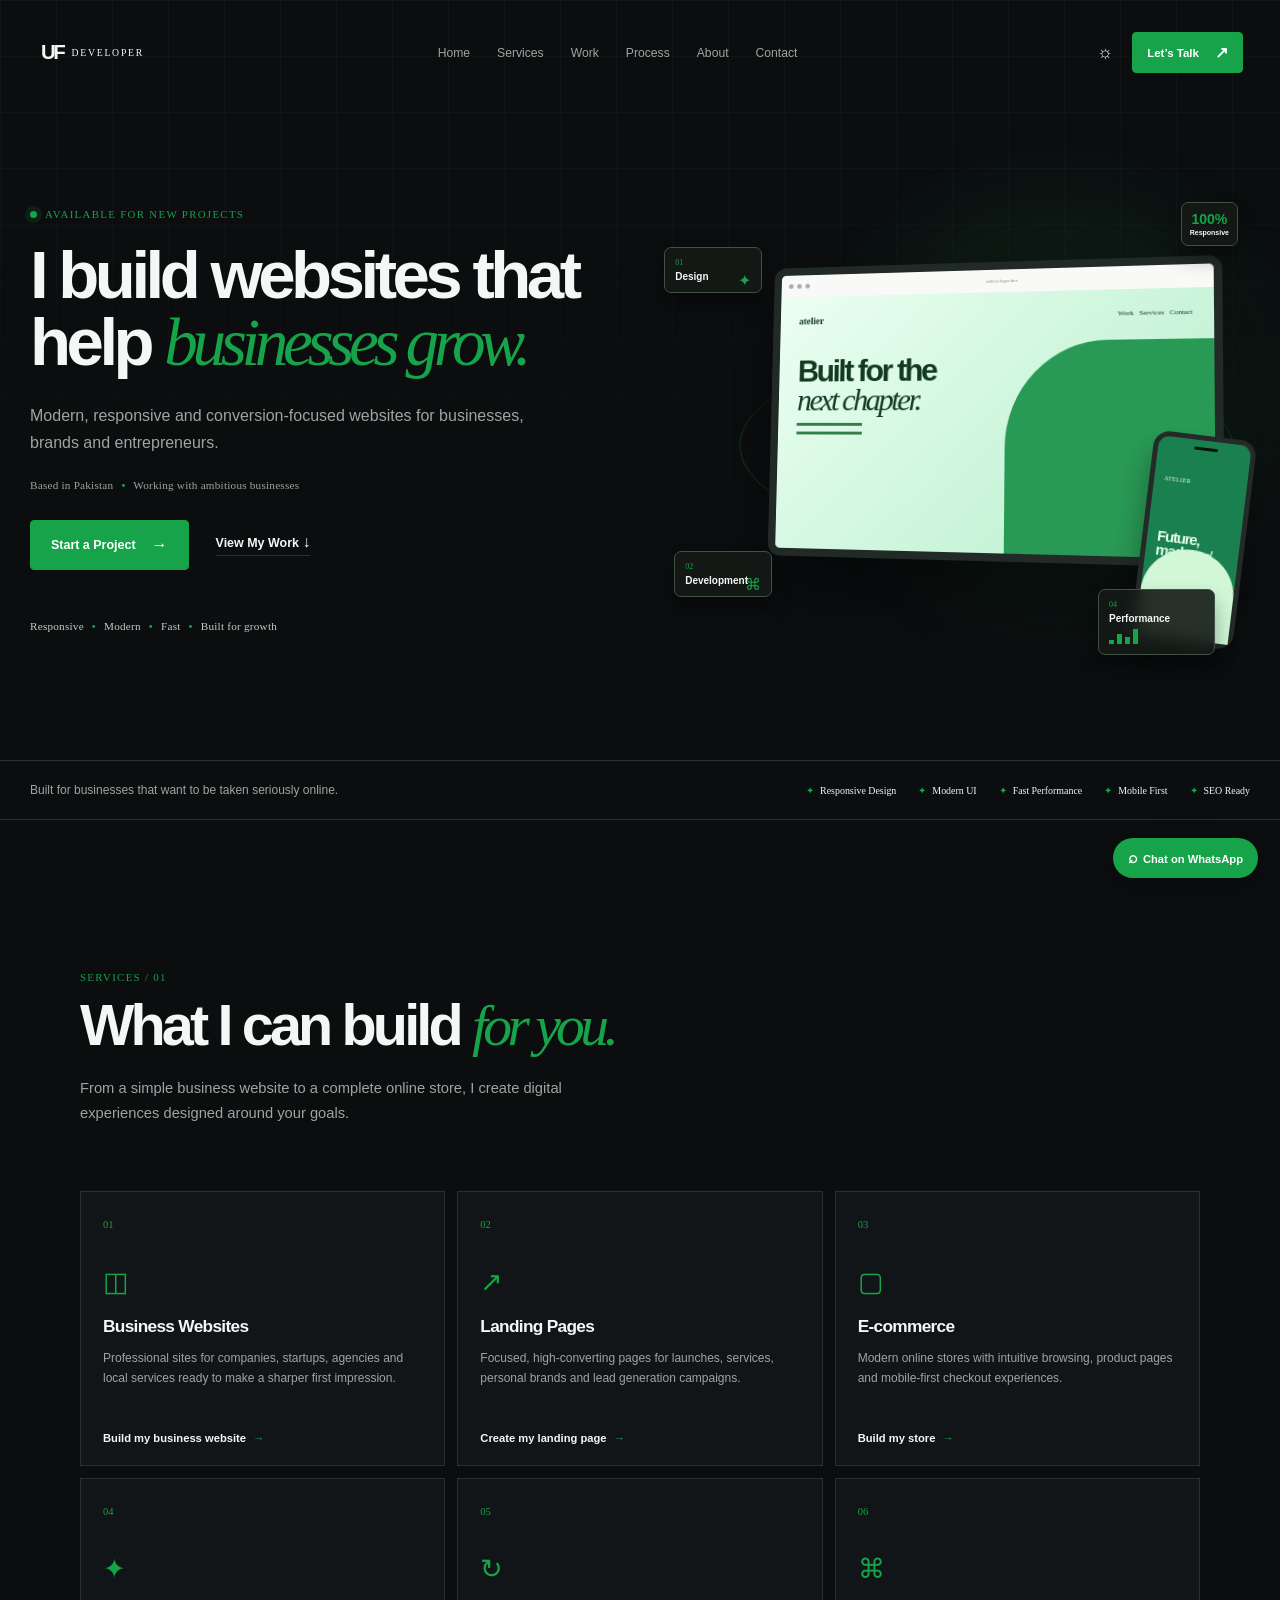
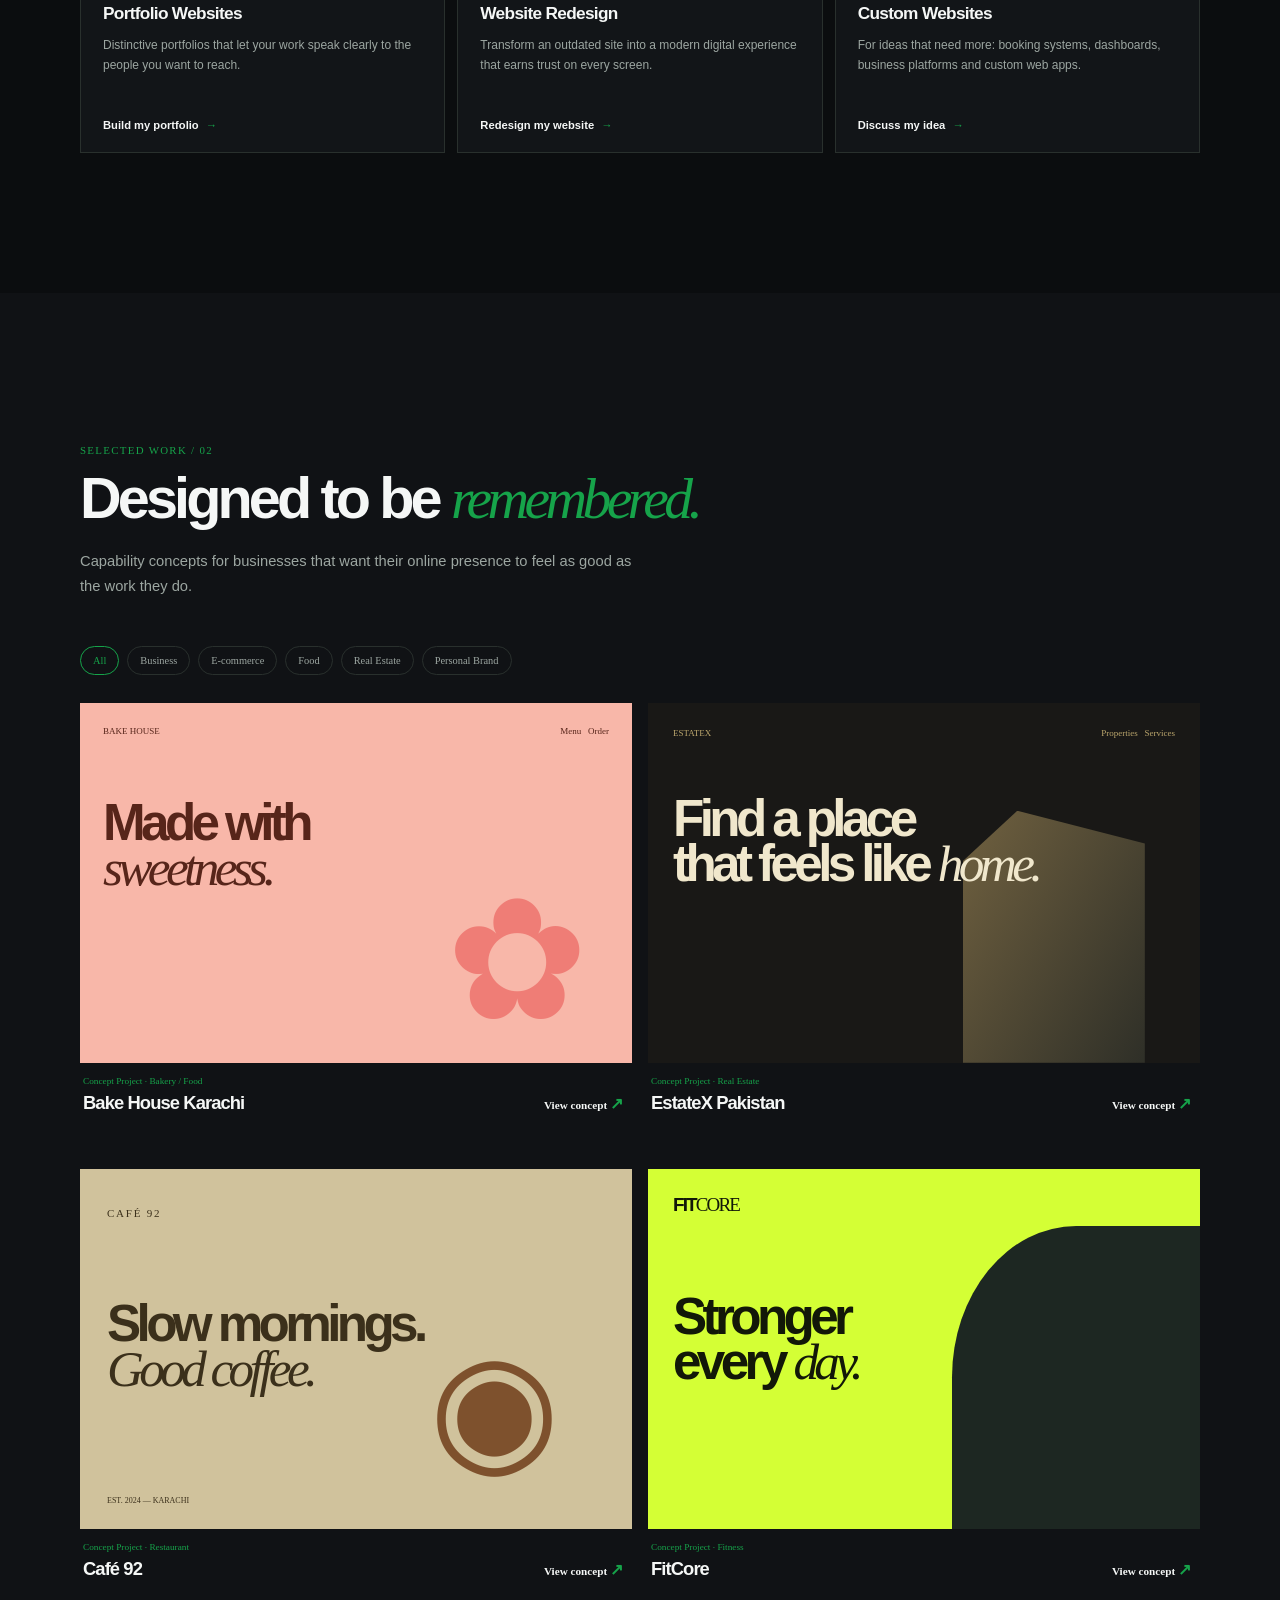
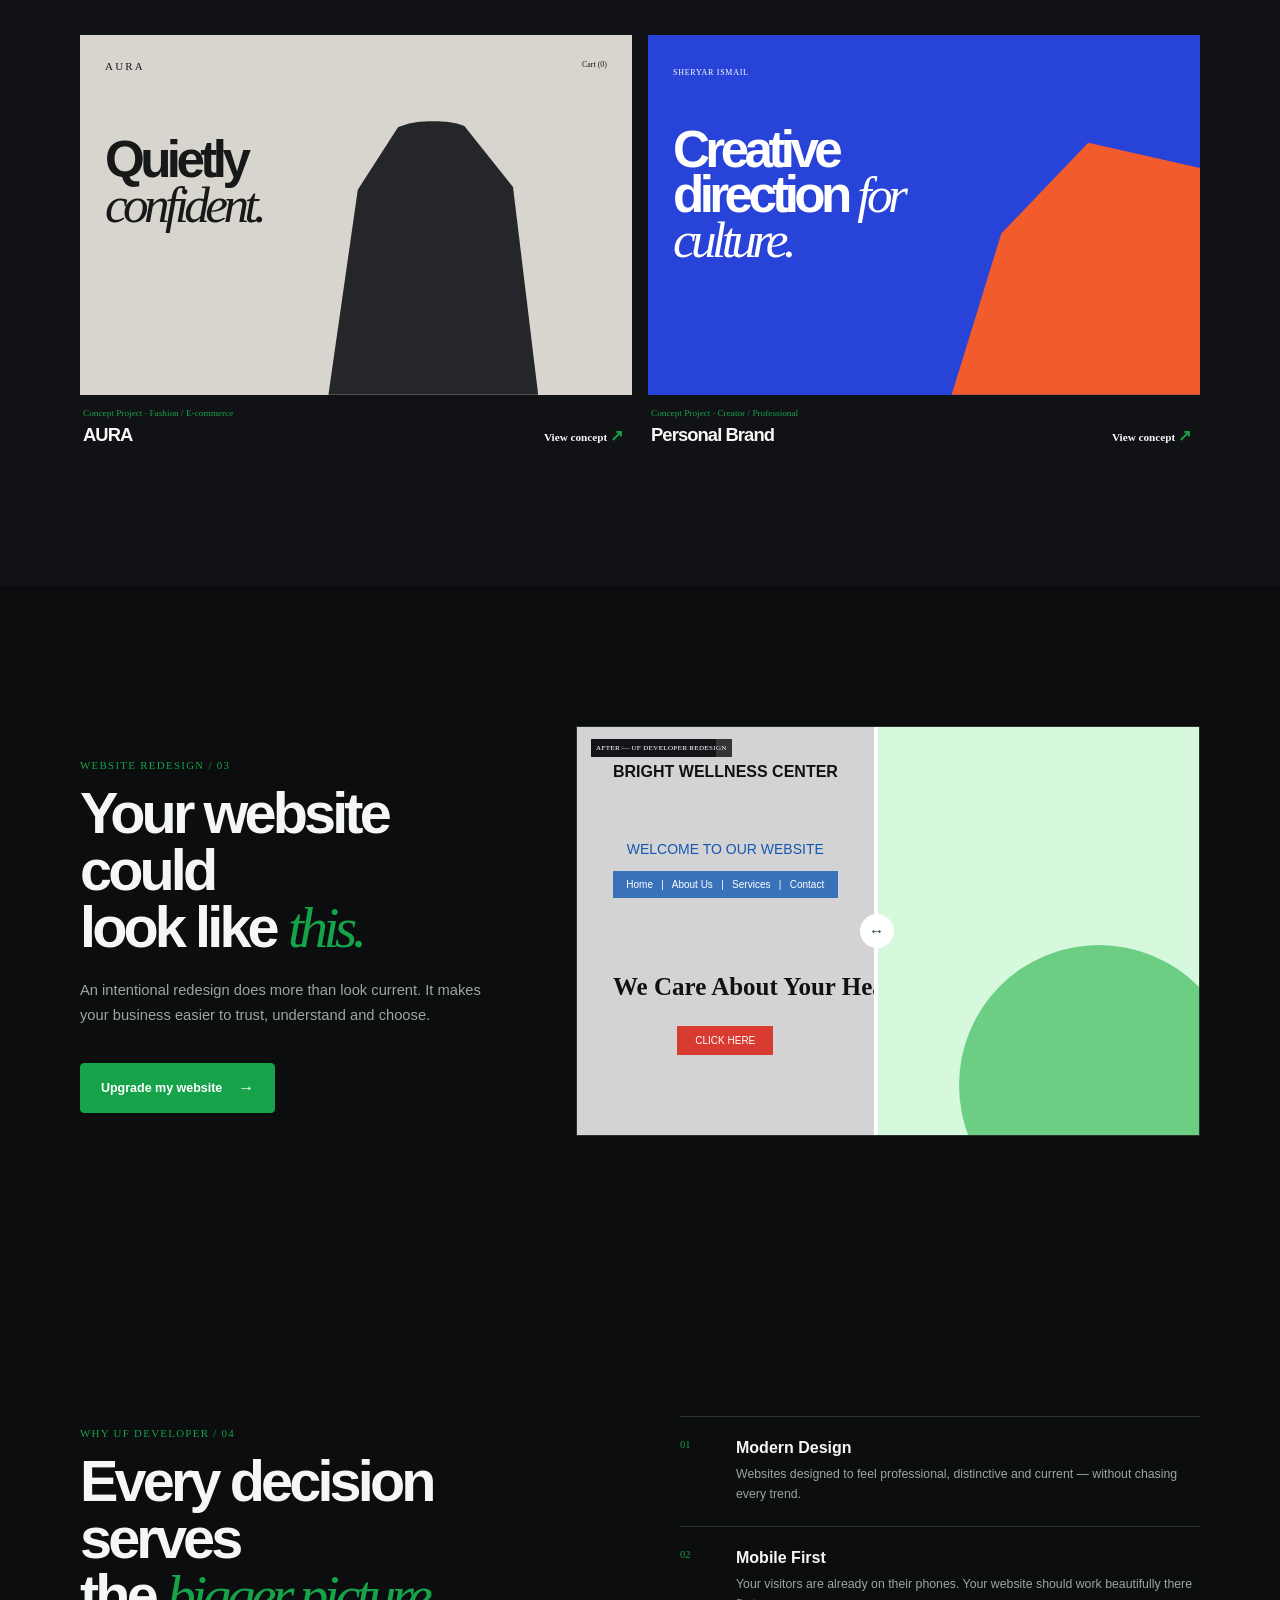
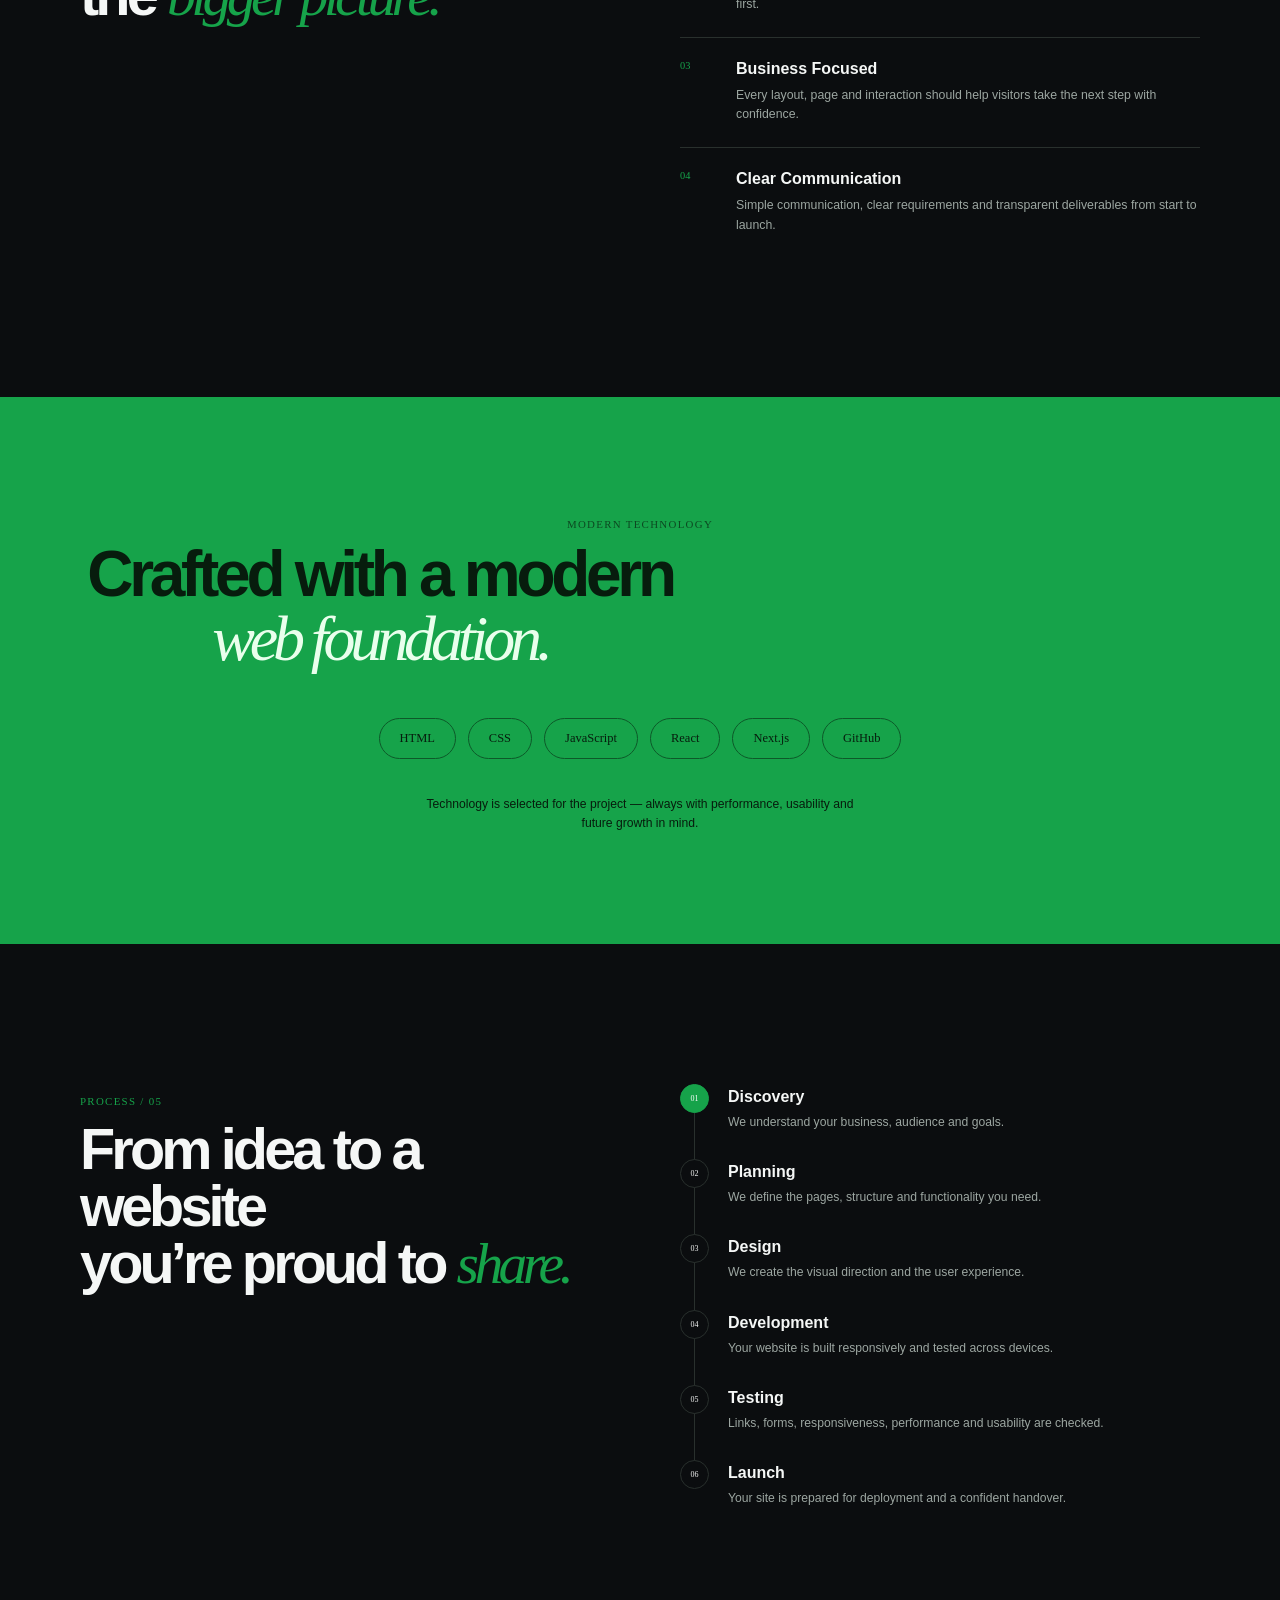
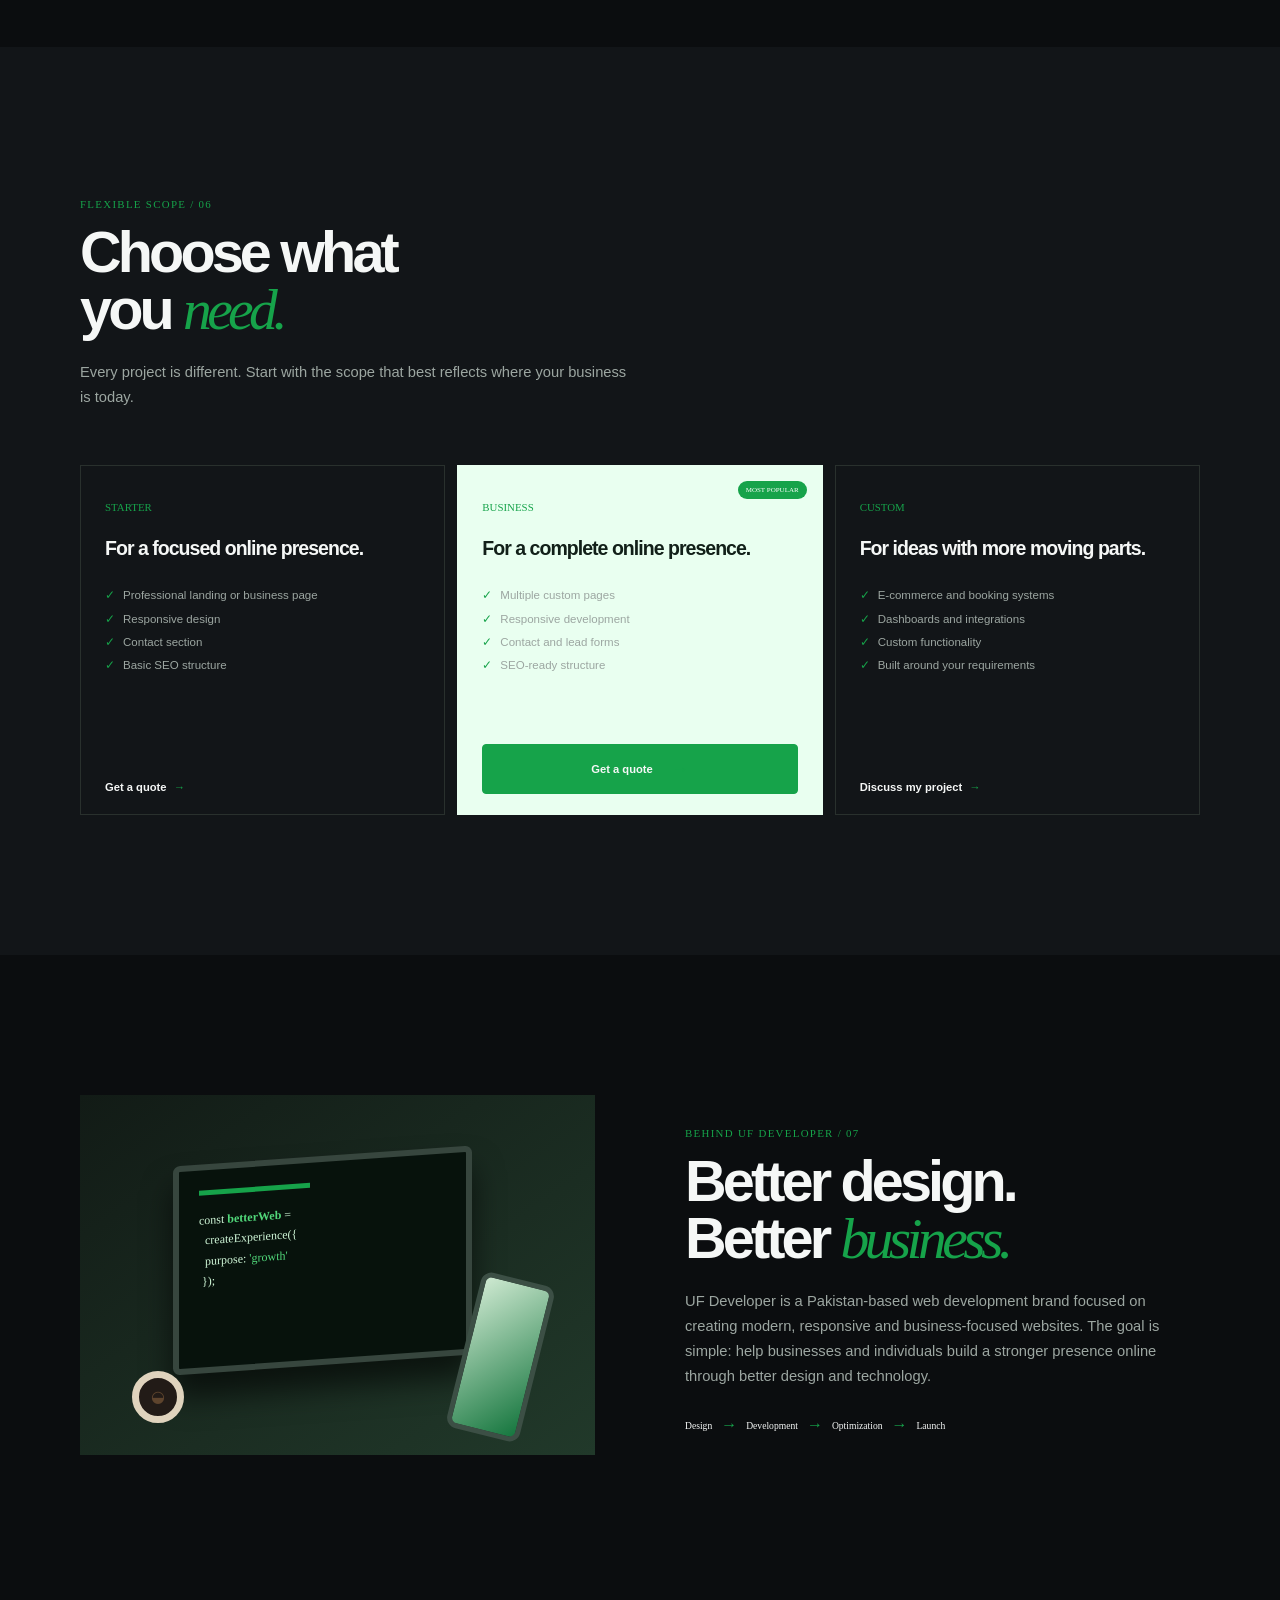
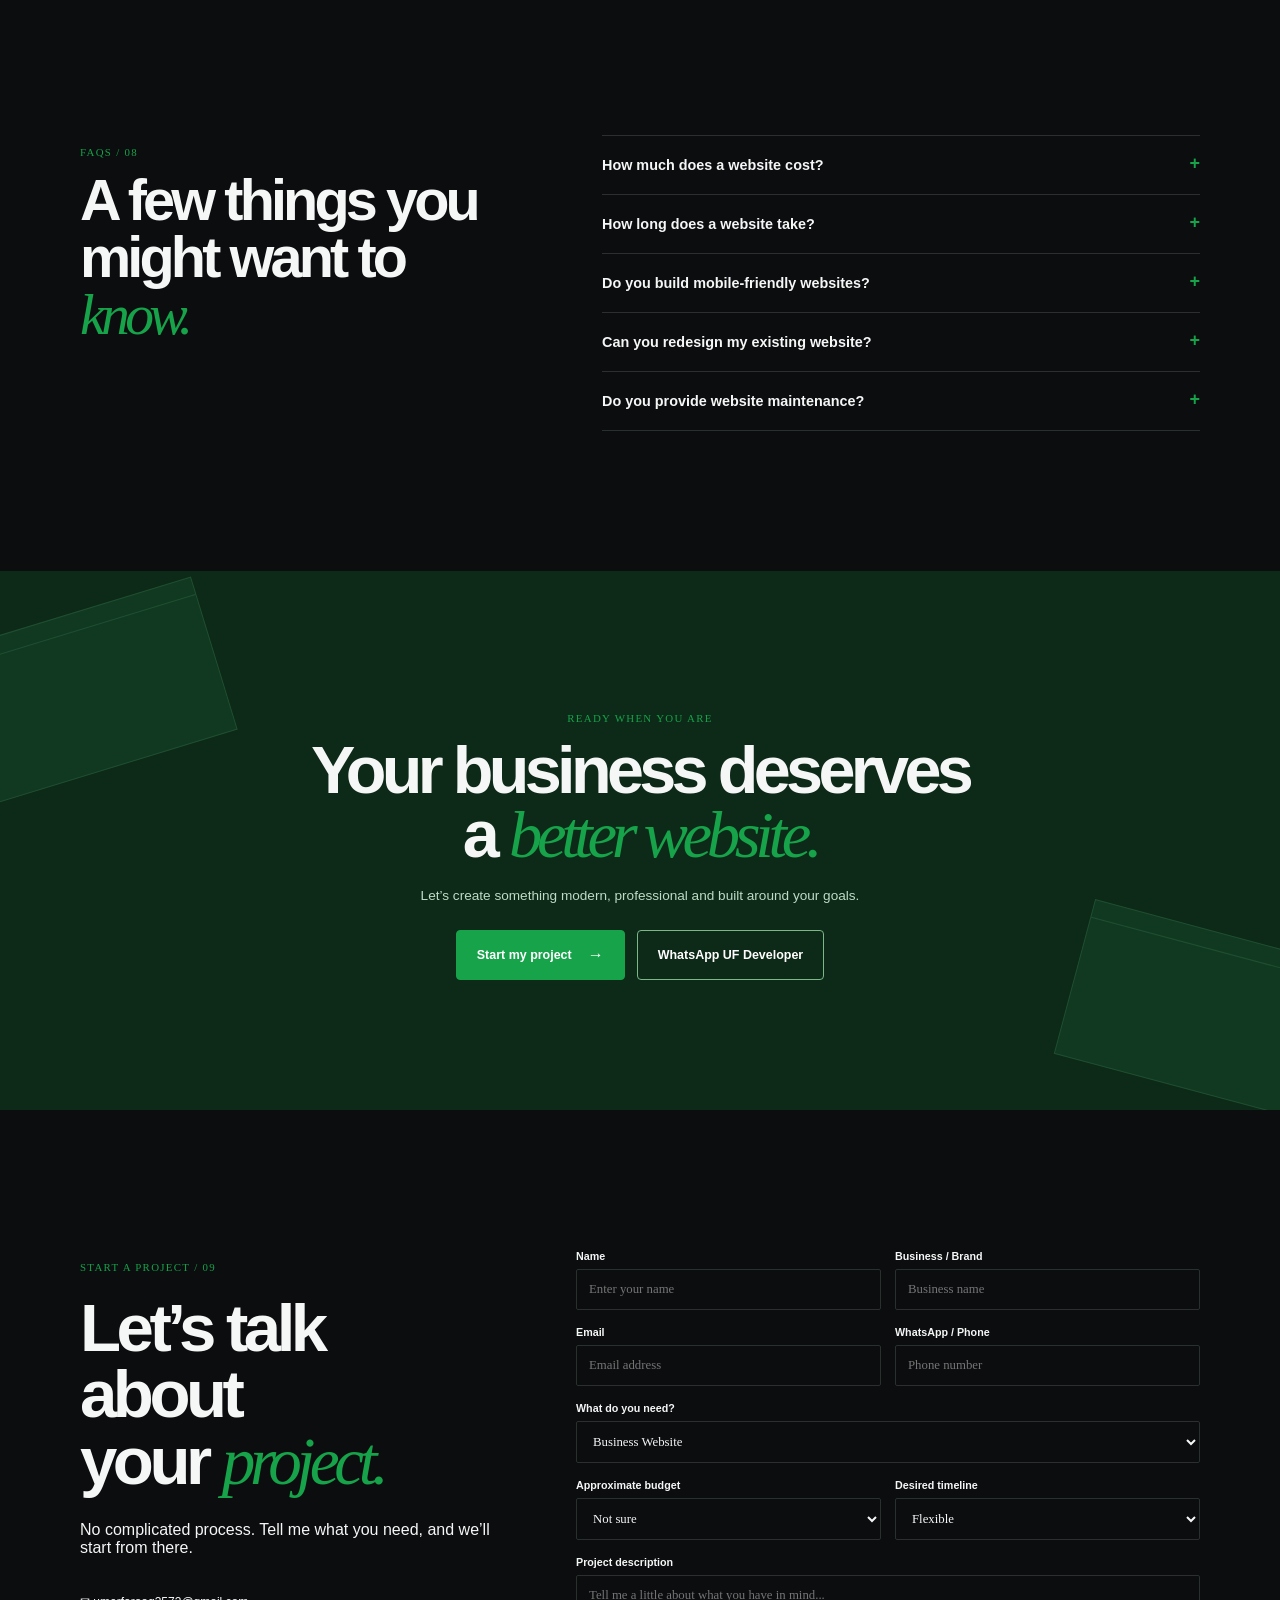
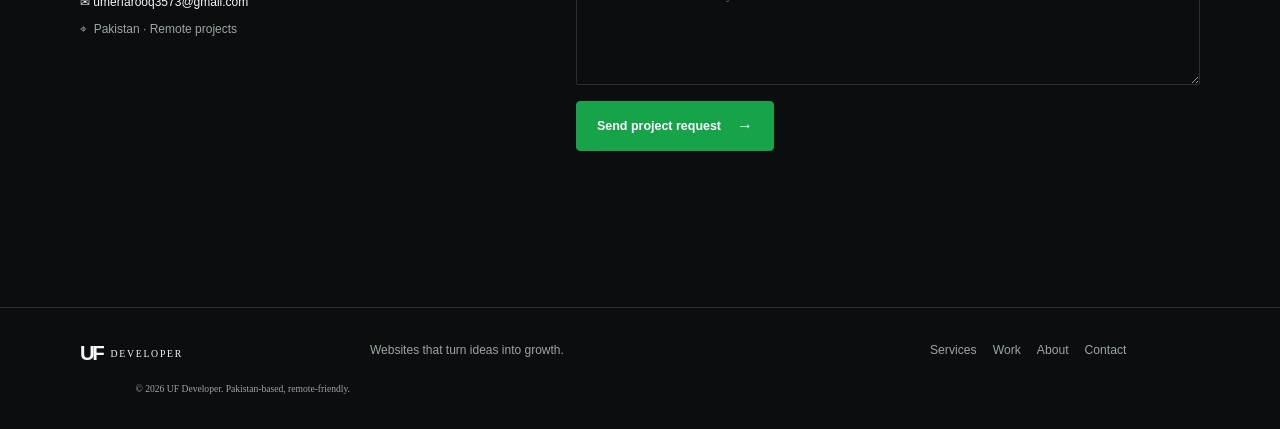
==== commit 99af63fc: "Rename UF-Developer-Website-Standalone.html to index.html" ====
--- a/index.html
+++ b/index.html
@@ -1,397 +1,218 @@
 <!doctype html>
 <html lang="en">
 <head>
-  <meta charset="UTF-8">
-  <meta name="viewport" content="width=device-width, initial-scale=1.0">
-  <meta name="description" content="UF Developer creates modern websites for growing businesses.">
-  <title>UF Developer | Modern Websites</title>
-  <link rel="preconnect" href="https://fonts.googleapis.com">
-  <link rel="preconnect" href="https://fonts.gstatic.com" crossorigin>
-  <link href="https://fonts.googleapis.com/css2?family=DM+Mono&family=Manrope:wght@400;500;600;700;800&display=swap" rel="stylesheet">
-  <link rel="stylesheet" href="styles.css">
+  <meta charset="UTF-8" />
+  <meta name="viewport" content="width=device-width, initial-scale=1.0" />
+  <meta name="description" content="UF Developer creates modern, responsive and business-focused websites for businesses, brands, entrepreneurs and professionals." />
+  <meta name="theme-color" content="#0b0d0f" />
+  <meta property="og:title" content="UF Developer | Modern Websites for Growing Businesses" />
+  <meta property="og:description" content="Websites that turn ideas into growth." />
+  <title>UF Developer | Modern Websites for Growing Businesses</title>
+  <link rel="preconnect" href="https://fonts.googleapis.com" />
+  <link rel="preconnect" href="https://fonts.gstatic.com" crossorigin />
+  <link href="https://fonts.googleapis.com/css2?family=DM+Mono:wght@400;500&family=Manrope:wght@400;500;600;700;800&display=swap" rel="stylesheet" />
+  <style>:root{--bg:#0b0d0f;--panel:#121518;--text:#f5f7f6;--muted:#9ca6a1;--line:#29302d;--green:#16a34a;--soft:#dcfce7;--serif:Georgia,serif}*{box-sizing:border-box}html{scroll-behavior:smooth}body{margin:0;background:var(--bg);color:var(--text);font-family:Manrope,Arial,sans-serif;overflow-x:hidden}.light{--bg:#f7f8f5;--panel:#fff;--text:#101512;--muted:#65706a;--line:#dce2dc}.loader{position:fixed;z-index:99;inset:0;background:#0b0d0f;display:grid;place-content:center;text-align:center;transition:opacity .45s,visibility .45s}.loader span{font-size:6rem;font-weight:800;letter-spacing:-.12em;color:#fff;line-height:.7}.loader small{font:500 .7rem 'DM Mono';letter-spacing:.34em;color:#16a34a;margin-left:.34em;margin-top:16px}.loader.done{opacity:0;visibility:hidden}.site-header{position:fixed;z-index:20;top:18px;left:50%;width:min(1280px,calc(100% - 40px));transform:translateX(-50%);padding:13px 16px 13px 20px;border:1px solid transparent;display:flex;align-items:center;justify-content:space-between;transition:.3s}.site-header.scrolled{background:color-mix(in srgb,var(--bg) 82%,transparent);backdrop-filter:blur(18px);border-color:var(--line);border-radius:12px}.brand{display:flex;align-items:center;gap:8px;color:inherit;text-decoration:none}.brand b{font-size:1.28rem;letter-spacing:-.12em;line-height:1}.brand span{font:500 .61rem 'DM Mono';letter-spacing:.18em}.site-header nav{display:flex;gap:27px}.site-header nav a,.footer-links a{font-size:.76rem;color:var(--muted);text-decoration:none;transition:color .2s}.site-header nav a:hover,.footer-links a:hover{color:var(--green)}.nav-actions{display:flex;align-items:center;gap:13px}.theme-toggle,.menu-toggle{border:0;background:none;color:var(--text);font-size:1.1rem;cursor:pointer}.menu-toggle{display:none}.button{display:inline-flex;align-items:center;justify-content:center;gap:16px;background:var(--green);color:white;text-decoration:none;border:1px solid var(--green);border-radius:4px;padding:15px 20px;font-size:.78rem;font-weight:700;transition:transform .2s,background .2s;cursor:pointer}.button:hover{transform:translateY(-3px);background:#188d44}.button i,.text-link i{font-style:normal;font-size:1rem}.button-small{padding:10px 14px;font-size:.72rem}.hero{min-height:760px;padding:180px max(30px,calc((100% - 1220px)/2)) 100px;display:grid;grid-template-columns:1.02fr .98fr;align-items:center;position:relative;overflow:hidden}.grid{position:absolute;inset:0;background-image:linear-gradient(#ffffff08 1px,transparent 1px),linear-gradient(90deg,#ffffff08 1px,transparent 1px);background-size:56px 56px;mask-image:linear-gradient(to bottom,black,transparent 80%)}.hero-glow{position:absolute;width:600px;height:600px;right:-80px;top:100px;background:radial-gradient(circle,#16a34a30,transparent 64%);filter:blur(10px)}.hero-copy,.hero-visual{position:relative;z-index:1}.availability,.eyebrow{font:500 .68rem 'DM Mono';letter-spacing:.12em;text-transform:uppercase;color:var(--green)}.availability{display:flex;align-items:center;gap:8px}.availability span{width:7px;height:7px;border-radius:50%;background:var(--green);box-shadow:0 0 0 5px #16a34a20}.hero h1,h2{font-size:clamp(3rem,5.25vw,5.25rem);line-height:.99;letter-spacing:-.067em;margin:22px 0 26px;max-width:700px}.hero h1 em,h2 em,.technology em,.big-cta em{font-family:var(--serif);font-weight:400;color:var(--green);letter-spacing:-.08em}.lead{font-size:1rem;line-height:1.7;max-width:510px;color:var(--muted)}.location,.capabilities{font:500 .7rem 'DM Mono';letter-spacing:.02em;color:var(--muted);margin-top:22px}.location b,.capabilities b{color:var(--green);margin:0 5px}.hero-actions{display:flex;align-items:center;gap:27px;margin-top:29px}.text-link{font-size:.78rem;font-weight:700;color:var(--text);text-decoration:none;border-bottom:1px solid var(--line);padding-bottom:4px}.capabilities{margin-top:50px;color:#c3ccc6}.hero-visual{height:470px;perspective:900px}.screen{position:absolute;width:455px;height:300px;right:35px;top:75px;border:8px solid #222a27;border-radius:13px;background:#d9f8e3;box-shadow:0 35px 80px #0008;transform:rotateY(-10deg) rotateX(4deg);overflow:hidden}.browser-top{height:23px;background:#f9faf7;display:flex;align-items:center;padding:0 8px;gap:4px}.browser-top span{width:5px;height:5px;border-radius:50%;background:#a9afaa}.browser-top i{font:400 5px 'DM Mono';color:#7c827e;margin:auto}.screen-content{padding:20px;color:#133a20;background:linear-gradient(135deg,#ecfff2,#b4eeca);height:100%}.screen-nav{display:flex;justify-content:space-between;font:500 7px 'DM Mono'}.screen-nav b{font-size:10px}.screen-content h3{font-size:32px;letter-spacing:-.08em;margin:33px 0 8px;line-height:.93}.screen-content h3 em{font-family:var(--serif);font-weight:400}.screen-block{position:absolute;bottom:-2px;right:0;width:46%;height:75%;background:#299a55;border-radius:50% 0 0}.screen-lines i{display:block;width:70px;height:3px;margin-top:6px;background:#347e4b}.phone{position:absolute;z-index:2;right:5px;bottom:10px;width:103px;height:210px;border:5px solid #242a27;background:#1a8050;border-radius:16px;box-shadow:0 20px 30px #0005;padding:30px 10px;color:#e9ffe9;transform:rotate(7deg)}.phone-top{position:absolute;top:7px;left:36px;background:#061509;width:24px;height:3px;border-radius:3px}.phone b{font:500 6px 'DM Mono';letter-spacing:.06em}.phone strong{display:block;font-size:15px;line-height:.95;letter-spacing:-.08em;margin-top:45px}.phone em{font-family:var(--serif);font-weight:400}.phone div:last-child{position:absolute;bottom:0;left:0;width:100%;height:45%;background:#d1f7d7;border-radius:50% 50% 0 0}.orbit{position:absolute;border:1px solid #16a34a4d;border-radius:50%;width:480px;height:480px;right:25px;top:0;transform:rotateX(68deg) rotateZ(-22deg)}.orbit-two{width:380px;height:380px;right:85px;top:55px;transform:rotateX(68deg) rotateZ(40deg)}.float-card{position:absolute;z-index:3;background:#151a17e6;border:1px solid #405148;border-radius:7px;padding:10px;box-shadow:0 12px 20px #0005;backdrop-filter:blur(8px);font-size:9px;min-width:98px}.float-card small{font:400 8px 'DM Mono';color:var(--green);display:block;margin-bottom:4px}.float-card b{font-size:10px}.float-card i{position:absolute;right:10px;font-style:normal;color:var(--green);font-size:16px}.card-design{left:12px;top:62px;animation:float 5s ease-in-out infinite}.card-dev{left:22px;bottom:58px;animation:float 5s 1s ease-in-out infinite}.card-responsive{right:12px;top:17px;padding:8px;min-width:auto;text-align:center}.card-responsive span{display:block;color:var(--green);font-weight:800;font-size:14px}.card-responsive b{font-size:7px}.card-performance{right:35px;bottom:0;min-width:117px}.bars{display:flex;gap:3px;align-items:end;height:15px;margin-top:5px}.bars i{position:static;width:5px;background:var(--green)}.bars i:nth-child(1){height:30%}.bars i:nth-child(2){height:70%}.bars i:nth-child(3){height:50%}.bars i:nth-child(4){height:100%}@keyframes float{50%{transform:translateY(-12px)}}.trust{padding:22px max(30px,calc((100% - 1220px)/2));border-top:1px solid var(--line);border-bottom:1px solid var(--line);display:flex;justify-content:space-between;gap:30px;align-items:center}.trust p{font-size:.75rem;color:var(--muted);margin:0}.trust div{display:flex;gap:22px;flex-wrap:wrap}.trust span{font:500 .62rem 'DM Mono';color:var(--text);white-space:nowrap}.trust span:before{content:'✦';color:var(--green);margin-right:6px}.section{padding:140px max(30px,calc((100% - 1120px)/2))}.section-heading{max-width:650px}.section-heading h2{font-size:clamp(2.5rem,4.5vw,4.6rem);margin:14px 0 22px}.section-heading>p:not(.eyebrow){font-size:.92rem;line-height:1.7;color:var(--muted);max-width:560px}.service-grid{display:grid;grid-template-columns:repeat(3,1fr);gap:12px;margin-top:65px}.service-card{border:1px solid var(--line);background:var(--panel);min-height:275px;padding:22px;position:relative;transition:transform .25s,border-color .25s}.service-card:hover{transform:translateY(-6px);border-color:var(--green)}.service-card>span{font:500 .66rem 'DM Mono';color:var(--green)}.service-icon{font-size:27px;margin:34px 0 18px;color:var(--green)}.service-card h3{margin:0;font-size:1.08rem;letter-spacing:-.04em}.service-card p{font-size:.75rem;line-height:1.65;color:var(--muted);min-height:58px}.service-card a,.price-grid article>a{position:absolute;bottom:21px;font-size:.7rem;font-weight:700;color:var(--text);text-decoration:none}.service-card a i,.price-grid i{color:var(--green);font-style:normal;margin-left:4px}.work{background:color-mix(in srgb,var(--panel) 65%,var(--bg))}.filters{display:flex;gap:8px;flex-wrap:wrap;margin:47px 0 28px}.filters button{background:transparent;border:1px solid var(--line);color:var(--muted);padding:8px 12px;border-radius:20px;font:500 .65rem 'DM Mono';cursor:pointer}.filters button.active,.filters button:hover{border-color:var(--green);color:var(--green)}.project-grid{display:grid;grid-template-columns:repeat(2,1fr);gap:55px 16px}.project{transition:.35s}.project.hidden{display:none}.project-preview{height:360px;position:relative;overflow:hidden}.project-info{padding:13px 3px 0;display:flex;justify-content:space-between;align-items:end}.project-info p{font:500 .58rem 'DM Mono';color:var(--green);margin:0 0 6px}.project-info h3{font-size:1.15rem;letter-spacing:-.05em;margin:0}.project-open{border:0;background:none;color:var(--text);font:700 .7rem Manrope;cursor:pointer}.project-open i{font-style:normal;color:var(--green);font-size:1rem}.bakery{background:#f8b7a9;color:#57251a;padding:23px}.preview-top,.estate-nav{font:500 9px 'DM Mono';display:flex;justify-content:space-between}.bakery strong,.estate strong,.cafe strong,.fit strong,.aura strong,.personal strong{font-size:clamp(2rem,4vw,3.8rem);line-height:.88;letter-spacing:-.09em;display:block;position:relative;z-index:1}.bakery strong{margin-top:64px}.bakery em,.estate em,.cafe em,.fit em,.aura em,.personal em{font-family:var(--serif);font-weight:400}.cake{position:absolute;right:8%;bottom:12%;font-size:170px;line-height:.7;color:#ef7d76}.estate{background:#191816;color:#f0e7cc;padding:25px}.estate strong{margin-top:58px}.estate-nav{color:#bba66d}.building{position:absolute;right:10%;bottom:0;width:33%;height:70%;background:linear-gradient(120deg,#86734a,#34352c);clip-path:polygon(30% 0,100% 13%,100% 100%,0 100%,0 20%);opacity:.8}.cafe{background:#d0c29c;color:#3b301b;padding:27px}.cafe>p{font:500 11px 'DM Mono';letter-spacing:.16em}.cafe strong{margin-top:82px}.cafe small{position:absolute;bottom:24px;font:500 8px 'DM Mono'}.coffee{position:absolute;right:13%;bottom:10%;font-size:150px;color:#7e512d}.fit{background:#d4ff35;color:#121808;padding:25px}.fit>div:first-child{font-weight:800;letter-spacing:-.1em;font-size:19px}.fit>div span{font-family:var(--serif);font-weight:400}.fit strong{margin-top:78px}.fit-shape{position:absolute;right:0;bottom:0;width:45%;height:84%;border-radius:50% 0 0;background:#1d2722}.aura{background:#d8d5cf;color:#171818;padding:25px}.aura>div:first-child{font:500 11px 'DM Mono';letter-spacing:.2em;display:flex;justify-content:space-between}.aura>div span{font-size:8px;letter-spacing:0}.aura strong{margin-top:65px}.model{position:absolute;width:38%;height:76%;right:17%;bottom:0;background:#25262a;border-radius:48% 48% 0 0;clip-path:polygon(35% 0,63% 0,88% 24%,100% 100%,0 100%,14% 25%)}.personal{background:#2843d7;color:#fff;padding:25px}.personal>p{font:500 8px 'DM Mono';letter-spacing:.09em}.personal strong{margin-top:50px}.personal-art{position:absolute;right:0;bottom:0;width:45%;height:70%;background:#f25c2c;clip-path:polygon(55% 0,100% 10%,100% 100%,0 100%,20% 36%)}.comparison{display:grid;grid-template-columns:.8fr 1.2fr;gap:80px;align-items:center}.comparison .button{margin-top:20px}.comparison-box{height:410px;position:relative;border:1px solid var(--line);overflow:hidden;user-select:none}.comparison-new,.comparison-old{position:absolute;inset:0;overflow:hidden}.comparison-new{background:#d6f9de}.comparison-old{width:48%;z-index:2;border-right:2px solid white}.modern-site,.old-site{width:100%;height:100%;padding:36px;white-space:nowrap}.modern-site{background:#d6f9de;color:#14351c}.modern-site b{font-size:12px;letter-spacing:-.07em}.modern-site h3{font-size:45px;letter-spacing:-.08em;line-height:.88;margin:67px 0 20px}.modern-site em{font-family:var(--serif);font-weight:400}.modern-site button{background:#196436;color:white;border:0;padding:10px;font-size:9px}.modern-site i{position:absolute;right:-40px;bottom:-90px;width:280px;height:280px;border-radius:50%;background:#6cce83}.old-site{background:#d3d3d3;color:#111;text-align:center;font-family:Arial}.old-site b{font-size:16px}.old-site p{margin-top:60px;color:#1457b2;font-size:14px}.old-site div{background:#3a72b9;color:white;padding:8px;font-size:10px}.old-site h3{font-family:'Times New Roman';font-size:25px;margin-top:75px}.old-site button{background:#d93b31;color:white;border:0;padding:9px 18px;font-size:10px}.demo-label{position:absolute;z-index:3;top:12px;left:14px;background:#0b0d0fcc;color:white;padding:5px;font:500 7px 'DM Mono';letter-spacing:.05em}.compare-handle{position:absolute;z-index:4;top:0;bottom:0;left:48%;width:2px;background:white;cursor:ew-resize}.compare-handle span{position:absolute;top:50%;left:50%;transform:translate(-50%,-50%);display:grid;place-items:center;width:34px;height:34px;border-radius:50%;background:white;color:#183d21;font-size:15px}.values{display:grid;grid-template-columns:1fr 1fr;gap:80px}.value-list article{display:grid;grid-template-columns:40px 1fr;column-gap:16px;border-top:1px solid var(--line);padding:22px 0}.value-list span{font:500 .65rem 'DM Mono';color:var(--green)}.value-list h3{margin:0;font-size:1rem}.value-list p{grid-column:2;color:var(--muted);font-size:.77rem;line-height:1.6;margin:8px 0 0}.technology{padding:110px 30px;text-align:center;background:var(--green);color:#071c0d;overflow:hidden}.technology .eyebrow{color:#0c4821}.technology h2{font-size:clamp(2.7rem,5vw,5.2rem);margin:13px 0 48px}.technology em{color:#e9ffec}.tech-row{display:flex;justify-content:center;gap:12px;flex-wrap:wrap}.tech-row span{font:500 .78rem 'DM Mono';padding:12px 20px;border:1px solid #0d5929;border-radius:50px}.technology>p:last-child{font-size:.76rem;max-width:440px;margin:36px auto 0;line-height:1.6}.process{display:grid;grid-template-columns:1fr 1fr;gap:80px}.timeline{position:relative}.timeline-line{position:absolute;left:14px;top:20px;bottom:20px;width:1px;background:var(--line)}.timeline article{position:relative;display:grid;grid-template-columns:48px 1fr;padding:0 0 28px}.timeline article:last-child{padding-bottom:0}.timeline span{width:29px;height:29px;display:grid;place-items:center;border:1px solid var(--line);border-radius:50%;background:var(--bg);font:500 8px 'DM Mono';z-index:1}.timeline article.active span,.timeline article:hover span{background:var(--green);border-color:var(--green);color:white}.timeline h3{margin:4px 0 7px;font-size:1rem}.timeline p{margin:0;color:var(--muted);font-size:.76rem;line-height:1.5}.pricing{background:var(--panel)}.price-grid{display:grid;grid-template-columns:repeat(3,1fr);gap:12px;margin-top:55px}.price-grid article{border:1px solid var(--line);min-height:350px;padding:24px;position:relative}.price-grid article>p{font:500 .68rem 'DM Mono';text-transform:uppercase;color:var(--green)}.price-grid h3{font-size:1.22rem;letter-spacing:-.05em;line-height:1.1;margin:25px 0}.price-grid ul{padding:0;list-style:none;color:var(--muted);font-size:.72rem;line-height:2}.price-grid li:before{content:'✓';color:var(--green);margin-right:8px}.price-grid .featured{background:#e9fff0;color:#122019;border-color:#e9fff0}.featured>span{position:absolute;right:15px;top:15px;background:var(--green);color:white;border-radius:20px;padding:5px 8px;font:500 7px 'DM Mono';text-transform:uppercase}.featured .button{position:absolute;bottom:20px;left:24px;right:24px}.about{display:grid;grid-template-columns:1fr 1fr;gap:90px;align-items:center}.about-workspace{height:360px;background:linear-gradient(145deg,#121b16,#21392a);position:relative;overflow:hidden}.desk-screen{position:absolute;left:18%;top:17%;width:58%;height:58%;background:#07120c;border:6px solid #37463e;border-radius:7px;transform:skewY(-4deg);padding:20px;color:#d1f8d9;font:12px 'DM Mono';line-height:1.7;box-shadow:0 22px 30px #0009}.desk-screen i{display:block;height:5px;background:#16a34a;width:45%;margin-bottom:15px}.desk-screen b,.desk-screen em{color:#51d87a;font-style:normal}.desk-phone{position:absolute;right:11%;bottom:5%;height:160px;width:75px;border:5px solid #3c4f45;border-radius:11px;background:linear-gradient(135deg,#cee9d1,#15763e);transform:rotate(14deg)}.desk-coffee{position:absolute;left:10%;bottom:9%;width:52px;height:52px;border:7px solid #dfd3bd;border-radius:50%;color:#5e442d;background:#221b17;display:grid;place-items:center}.about-steps{margin-top:27px;display:flex;gap:9px;flex-wrap:wrap;align-items:center}.about-steps span{font:500 .6rem 'DM Mono';color:var(--text)}.about-steps b{color:var(--green)}.faq{display:grid;grid-template-columns:.85fr 1.15fr;gap:80px}.faq-list details{border-top:1px solid var(--line);padding:21px 0}.faq-list details:last-child{border-bottom:1px solid var(--line)}.faq-list summary{list-style:none;cursor:pointer;font-size:.9rem;font-weight:700;display:flex;justify-content:space-between}.faq-list summary::-webkit-details-marker{display:none}.faq-list summary i{font-style:normal;color:var(--green);font-size:18px;line-height:.7}.faq-list details[open] summary i{transform:rotate(45deg)}.faq-list p{font-size:.78rem;line-height:1.65;color:var(--muted);max-width:530px}.big-cta{position:relative;overflow:hidden;background:#0d2918;padding:130px 30px;text-align:center}.big-cta h2{position:relative;font-size:clamp(2.7rem,5.2vw,5.3rem);letter-spacing:-.07em;line-height:.96;margin:15px auto 21px}.big-cta>p:not(.eyebrow){position:relative;color:#bddbc5;font-size:.85rem}.big-cta>div:last-child{position:relative;display:flex;justify-content:center;gap:12px;margin-top:27px}.button-outline{background:transparent;border-color:#7ab888}.button-outline:hover{background:#174a29}.cta-window{position:absolute;width:260px;height:160px;border:1px solid #4c91613d;background:#1f704039;transform:rotate(-17deg);top:40px;left:-40px}.cta-window:before{content:'';display:block;height:17px;border-bottom:1px solid #4c91613d}.cta-window.two{left:auto;right:-50px;top:auto;bottom:20px;transform:rotate(15deg)}.contact{display:grid;grid-template-columns:.8fr 1.2fr;gap:80px}.contact-meta{margin-top:38px;display:grid;gap:13px;font-size:.75rem;color:var(--muted)}.contact-meta a{color:var(--text);text-decoration:none}.project-form{display:grid;gap:16px}.form-row{display:grid;grid-template-columns:1fr 1fr;gap:14px}.project-form label{display:grid;gap:7px;font-size:.67rem;font-weight:700}.project-form input,.project-form select,.project-form textarea{width:100%;border:1px solid var(--line);background:transparent;color:var(--text);font:400 .8rem Manrope;padding:12px;border-radius:2px;outline:0}.project-form input:focus,.project-form select:focus,.project-form textarea:focus{border-color:var(--green);box-shadow:0 0 0 3px #16a34a22}.project-form select option{color:#111}.project-form textarea{height:110px;resize:vertical}.project-form .button{justify-self:start}.form-message{font-size:.74rem;color:var(--green);line-height:1.5;margin:0}footer{border-top:1px solid var(--line);padding:35px max(30px,calc((100% - 1120px)/2));display:grid;grid-template-columns:1fr 2fr 1fr;gap:20px;align-items:start}footer>p{font-size:.75rem;color:var(--muted);margin:0}.footer-links{display:flex;gap:16px;flex-wrap:wrap}footer small{font:400 .6rem 'DM Mono';color:var(--muted);text-align:right}.whatsapp{position:fixed;right:22px;bottom:22px;z-index:10;border-radius:25px;background:var(--green);padding:11px 15px;color:white;text-decoration:none;font-size:.7rem;font-weight:700;box-shadow:0 8px 24px #0004}.whatsapp:first-letter{font-size:16px}.whatsapp span{margin-left:5px}.mobile-cta{display:none}.reveal{opacity:0;transform:translateY(22px);transition:opacity .65s ease,transform .65s ease}.reveal.visible{opacity:1;transform:none}dialog{max-width:620px;width:calc(100% - 36px);padding:40px;border:1px solid var(--line);background:var(--panel);color:var(--text);box-shadow:0 30px 80px #0008}dialog::backdrop{background:#000a;backdrop-filter:blur(3px)}dialog h2{font-size:2.8rem;margin:12px 0 5px;letter-spacing:-.07em}.modal-category{font:500 .65rem 'DM Mono';color:var(--green)}.modal-close{position:absolute;right:15px;top:11px;background:transparent;border:0;color:var(--text);font-size:28px;cursor:pointer}.modal-grid{display:grid;grid-template-columns:1fr 1fr;gap:20px;margin:30px 0}.modal-grid h3{font-size:.8rem;margin:0 0 7px}.modal-grid p{font-size:.74rem;line-height:1.6;color:var(--muted);margin:0}
+@media(max-width:800px){.site-header{top:10px;width:calc(100% - 24px);padding:12px}.site-header nav{display:none}.site-header.menu-open nav{display:flex;position:absolute;top:57px;left:0;right:0;padding:18px;background:var(--panel);border:1px solid var(--line);border-radius:9px;flex-direction:column;gap:17px}.site-header .button-small{display:none}.menu-toggle{display:block;width:25px;padding:2px}.menu-toggle span{display:block;height:1px;background:currentColor;margin:5px 0}.hero{grid-template-columns:1fr;padding:140px 24px 40px;min-height:auto}.hero h1{font-size:3.2rem}.hero-visual{height:370px;margin-top:25px;transform:scale(.9);transform-origin:top center}.screen{right:10%;width:340px;height:225px}.phone{right:0}.trust{padding:18px 24px;display:block}.trust p{margin-bottom:13px}.trust div{gap:10px 15px}.section{padding:85px 24px}.service-grid,.price-grid{grid-template-columns:1fr}.service-card{min-height:230px}.project-grid{grid-template-columns:1fr;gap:40px}.project-preview{height:290px}.comparison,.values,.process,.about,.faq,.contact{grid-template-columns:1fr;gap:42px}.comparison-box{height:340px}.modern-site,.old-site{padding:25px}.modern-site h3{font-size:35px}.old-site h3{font-size:19px}.technology{padding:75px 20px}.process .section-heading{margin-bottom:5px}.price-grid article{min-height:300px}.about-workspace{order:2}.faq-list{order:2}.big-cta{padding:85px 24px}.big-cta>div:last-child{flex-direction:column;align-items:center}.contact-intro{margin-bottom:0}.form-row{grid-template-columns:1fr}.mobile-cta{display:block;position:fixed;bottom:0;left:0;right:0;z-index:11;background:var(--green);color:#fff;text-align:center;padding:14px;font-size:.78rem;font-weight:800;text-decoration:none}.whatsapp{bottom:62px;right:12px;padding:10px}.whatsapp span{display:none}footer{padding:35px 24px 75px;grid-template-columns:1fr}footer small{text-align:left}.modal-grid{grid-template-columns:1fr}.hero-actions{gap:18px}.capabilities{margin-top:30px}.hero-copy .lead{font-size:.9rem}}
+@media(prefers-reduced-motion:reduce){*,*:before,*:after{animation-duration:.001ms!important;transition-duration:.001ms!important;scroll-behavior:auto!important}.reveal{opacity:1;transform:none}}
+
+/* Dedicated page layouts */
+.site-header nav a.current{color:var(--text)}.page-hero{min-height:570px;padding:190px max(30px,calc((100% - 1120px)/2)) 90px;display:flex;flex-direction:column;justify-content:flex-end;position:relative;overflow:hidden;background:radial-gradient(circle at 78% 28%,#16a34a31,transparent 25%),linear-gradient(130deg,var(--bg),color-mix(in srgb,var(--bg) 78%,#154224))}.page-hero:before{content:'';position:absolute;inset:0;background-image:linear-gradient(#ffffff08 1px,transparent 1px),linear-gradient(90deg,#ffffff08 1px,transparent 1px);background-size:50px 50px;mask-image:linear-gradient(to bottom,black,transparent)}.page-hero>*{position:relative}.page-hero h1{font-size:clamp(3rem,6vw,6rem);line-height:.93;letter-spacing:-.08em;margin:15px 0 22px}.page-hero h1 em{font-family:var(--serif);font-weight:400;color:var(--green)}.page-hero>p:last-child{max-width:580px;color:var(--muted);font-size:.93rem;line-height:1.75}.service-detail-list{padding-top:40px}.service-detail-list article{display:grid;grid-template-columns:1fr 1fr;gap:70px;border-top:1px solid var(--line);padding:60px 0}.service-detail-list h2{font-size:clamp(2rem,3.4vw,3.35rem);line-height:1;letter-spacing:-.07em;margin:15px 0}.service-detail-list article>div>p{color:var(--muted);font-size:.82rem;line-height:1.7}.service-detail-list ul{list-style:none;padding:0;margin:27px 0}.service-detail-list li{font-size:.75rem;padding:8px 0;border-bottom:1px solid var(--line)}.service-detail-list li:before{content:'✦';color:var(--green);margin-right:8px}.showcase{padding-top:30px}.showcase .project-preview{height:430px}.process-page{padding-top:30px}.process-page article{border-top:1px solid var(--line);padding:48px 0;display:grid;grid-template-columns:130px minmax(0,650px);gap:20px}.process-page article>span{font:500 1.1rem 'DM Mono';color:var(--green)}.process-page h2,.about-story h2,.expectation h2{font-size:clamp(2rem,3.8vw,3.7rem);letter-spacing:-.07em;line-height:1;margin:12px 0 18px}.process-page div>p:last-child,.about-story div>p{font-size:.86rem;color:var(--muted);line-height:1.75;max-width:550px}.about-story{display:grid;grid-template-columns:1fr 1fr;gap:90px;align-items:center}.about-story .about-workspace{height:440px}.expectation{background:var(--panel)}.expect-grid{display:grid;grid-template-columns:repeat(3,1fr);gap:25px;margin-top:55px}.expect-grid article{border-top:1px solid var(--line);padding-top:17px}.expect-grid b{font:500 .7rem 'DM Mono';color:var(--green)}.expect-grid h3{font-size:1rem;margin:24px 0 8px}.expect-grid p{font-size:.77rem;color:var(--muted);line-height:1.65}.contact-page{padding-top:55px}.contact-hero{min-height:500px}
+@media(max-width:800px){.page-hero{min-height:480px;padding:150px 24px 60px}.page-hero h1{font-size:3.15rem}.service-detail-list article,.about-story{grid-template-columns:1fr;gap:12px}.service-detail-list article{padding:42px 0}.process-page article{grid-template-columns:55px 1fr;padding:35px 0}.expect-grid{grid-template-columns:1fr;gap:30px}.showcase .project-preview{height:310px}.about-story .about-workspace{height:340px}}
+.service-index{max-width:1120px;margin:0 auto;padding:0 max(30px,calc((100% - 1120px)/2)) 24px;display:grid;grid-template-columns:repeat(4,1fr);gap:8px}.service-index a{display:flex;align-items:center;gap:8px;border:1px solid var(--line);padding:13px;color:var(--text);font-size:.68rem;text-decoration:none}.service-index a:hover{border-color:var(--green);color:var(--green)}.service-index span{font:500 .6rem 'DM Mono';color:var(--green)}.service-index b{margin-left:auto;font-weight:400}@media(max-width:800px){.service-index{grid-template-columns:1fr 1fr;padding:0 24px 20px}.service-index a{font-size:.62rem}}
+
+/* Mobile polish: prevent desktop canvas from shrinking the whole page */
+@media (max-width: 700px) {
+  html, body { width: 100%; max-width: 100%; overflow-x: hidden; }
+  .site-header { width: calc(100% - 24px); min-height: 52px; }
+  .site-header nav { display: none !important; }
+  .site-header.menu-open nav { display: flex !important; }
+  .site-header .brand span { font-size: .55rem; }
+  .nav-actions { gap: 10px; }
+  .theme-toggle { font-size: 1.25rem; padding: 8px; }
+  .menu-toggle { display: block !important; width: 34px; min-height: 34px; padding: 6px; }
+  .menu-toggle span { height: 2px; margin: 6px 0; }
+  .hero { width: 100%; min-width: 0; padding: 132px 20px 34px; display: block; }
+  .hero h1 { font-size: clamp(2.35rem, 12vw, 3.25rem); max-width: 100%; }
+  .hero-copy { width: 100%; }
+  .hero-visual { width: 100%; max-width: 390px; height: 340px; margin: 30px auto 0; transform: none; }
+  .screen { width: min(78vw, 320px); height: 210px; right: 8%; top: 60px; }
+  .phone { width: 78px; height: 165px; right: 0; bottom: 6px; }
+  .card-design { left: 0; top: 45px; }
+  .card-dev { left: 4px; bottom: 32px; }
+  .card-performance { right: 3px; bottom: -2px; }
+  .card-responsive { right: 0; top: 0; }
+  .orbit { width: 330px; height: 330px; right: 4%; top: 10px; }
+  .orbit-two { width: 270px; height: 270px; right: 13%; top: 40px; }
+  .trust { width: 100%; }
+  .section { width: 100%; }
+  .project-preview { width: 100%; }
+}
+</style>
 </head>
-
 <body>
-  <div class="loader">
-    <strong>UF</strong>
-    <small>DEVELOPER</small>
-  </div>
-
+  <div class="loader" aria-label="Loading"><span>UF</span><small>DEVELOPER</small></div>
   <header class="site-header">
-    <a class="brand" href="index.html">
-      <b>UF</b>
-      <span>DEVELOPER</span>
-    </a>
-
-    <nav id="nav-menu">
-      <a href="index.html">Home</a>
-      <a href="services.html">Services</a>
-      <a href="work.html">Work</a>
-      <a href="process.html">Process</a>
-      <a href="about.html">About</a>
-      <a href="contact.html">Contact</a>
+    <a class="brand" href="#home" aria-label="UF Developer home"><b>UF</b><span>DEVELOPER</span></a>
+    <nav aria-label="Main navigation" id="nav-menu">
+      <a href="#home">Home</a><a href="#services">Services</a><a href="#work">Work</a><a href="#process">Process</a><a href="#about">About</a><a href="#contact">Contact</a>
     </nav>
-
-    <div class="nav-actions">
-      <button class="theme-toggle" type="button">☼</button>
-      <a class="button button-small" href="#contact">Let's Talk ↗</a>
-      <button class="menu-toggle" aria-label="Open menu">
-        <span></span><span></span>
-      </button>
-    </div>
+    <div class="nav-actions"><button class="theme-toggle" type="button" aria-label="Toggle theme">☼</button><a class="button button-small" href="#contact">Let’s Talk <i>↗</i></a><button class="menu-toggle" aria-label="Open menu" aria-expanded="false"><span></span><span></span></button></div>
   </header>
 
   <main>
-    <section class="hero" id="home">
-      <div class="grid"></div>
-      <div class="hero-glow"></div>
-
+    <section id="home" class="hero">
+      <div class="grid"></div><div class="hero-glow"></div>
       <div class="hero-copy reveal">
-        <p class="availability">
-          <span></span> Available for new projects
-        </p>
-
-        <h1>
-          I build websites that help
-          <em>businesses grow.</em>
-        </h1>
-
-        <p class="lead">
-          Modern, responsive and conversion-focused websites for businesses,
-          brands and entrepreneurs.
-        </p>
-
-        <p class="location">
-          Based in Pakistan • Working with ambitious businesses
-        </p>
-
-        <div class="hero-actions">
-          <a class="button" href="#contact">Start a Project →</a>
-          <a class="text-link" href="#work">View My Work ↓</a>
+        <p class="availability"><span></span> Available for new projects</p>
+        <h1>I build websites that help <em>businesses grow.</em></h1>
+        <p class="lead">Modern, responsive and conversion-focused websites for businesses, brands and entrepreneurs.</p>
+        <p class="location">Based in Pakistan <b>•</b> Working with ambitious businesses</p>
+        <div class="hero-actions"><a class="button" href="#contact">Start a Project <i>→</i></a><a class="text-link" href="#work">View My Work <i>↓</i></a></div>
+        <p class="capabilities">Responsive <b>•</b> Modern <b>•</b> Fast <b>•</b> Built for growth</p>
+      </div>
+      <div class="hero-visual reveal">
+        <div class="orbit orbit-one"></div><div class="orbit orbit-two"></div>
+        <div class="screen">
+          <div class="browser-top"><span></span><span></span><span></span><i>ufdeveloper.dev</i></div>
+          <div class="screen-content"><div class="screen-nav"><b>atelier</b><span>Work &nbsp; Services &nbsp; Contact</span></div><h3>Built for the<br><em>next chapter.</em></h3><div class="screen-block"></div><div class="screen-lines"><i></i><i></i></div></div>
         </div>
-
-        <p class="capabilities">
-          Responsive • Modern • Fast • Built for growth
-        </p>
-      </div>
-
-      <div class="hero-visual reveal">
-        <div class="orbit orbit-one"></div>
-        <div class="orbit orbit-two"></div>
-
-        <div class="screen">
-          <div class="browser-top">
-            <span></span><span></span><span></span>
-            <i>ufdeveloper.dev</i>
-          </div>
-
-          <div class="screen-content">
-            <div class="screen-nav">
-              <b>atelier</b>
-              <span>Work &nbsp; Services &nbsp; Contact</span>
-            </div>
-
-            <h3>
-              Built for the<br>
-              <em>next chapter.</em>
-            </h3>
-          </div>
-        </div>
-
-        <div class="float-card card-design">
-          <small>01</small>
-          <b>Design ✦</b>
-        </div>
-
-        <div class="float-card card-dev">
-          <small>02</small>
-          <b>Development ⌘</b>
-        </div>
-
-        <div class="float-card card-responsive">
-          <span>100%</span>
-          <b>Responsive</b>
-        </div>
-
-        <div class="float-card card-performance">
-          <small>04</small>
-          <b>Performance</b>
-        </div>
+        <div class="phone"><div class="phone-top"></div><b>ATELIER</b><strong>Future, made <em>real.</em></strong><div></div></div>
+        <div class="float-card card-design"><small>01</small><b>Design</b><i>✦</i></div>
+        <div class="float-card card-dev"><small>02</small><b>Development</b><i>⌘</i></div>
+        <div class="float-card card-responsive"><span>100%</span><b>Responsive</b></div>
+        <div class="float-card card-performance"><small>04</small><b>Performance</b><div class="bars"><i></i><i></i><i></i><i></i></div></div>
       </div>
     </section>
 
-    <section class="trust">
-      <p>Built for businesses that want to be taken seriously online.</p>
-      <div>
-        <span>Responsive Design</span>
-        <span>Modern UI</span>
-        <span>Fast Performance</span>
-        <span>Mobile First</span>
-        <span>SEO Ready</span>
+    <section class="trust"><p>Built for businesses that want to be taken seriously online.</p><div><span>Responsive Design</span><span>Modern UI</span><span>Fast Performance</span><span>Mobile First</span><span>SEO Ready</span></div></section>
+
+    <section id="services" class="section services">
+      <div class="section-heading reveal"><p class="eyebrow">Services / 01</p><h2>What I can build <em>for you.</em></h2><p>From a simple business website to a complete online store, I create digital experiences designed around your goals.</p></div>
+      <div class="service-grid">
+        <article class="service-card reveal"><span>01</span><div class="service-icon">◫</div><h3>Business Websites</h3><p>Professional sites for companies, startups, agencies and local services ready to make a sharper first impression.</p><a href="#contact">Build my business website <i>→</i></a></article>
+        <article class="service-card reveal"><span>02</span><div class="service-icon">↗</div><h3>Landing Pages</h3><p>Focused, high-converting pages for launches, services, personal brands and lead generation campaigns.</p><a href="#contact">Create my landing page <i>→</i></a></article>
+        <article class="service-card reveal"><span>03</span><div class="service-icon">▢</div><h3>E-commerce</h3><p>Modern online stores with intuitive browsing, product pages and mobile-first checkout experiences.</p><a href="#contact">Build my store <i>→</i></a></article>
+        <article class="service-card reveal"><span>04</span><div class="service-icon">✦</div><h3>Portfolio Websites</h3><p>Distinctive portfolios that let your work speak clearly to the people you want to reach.</p><a href="#contact">Build my portfolio <i>→</i></a></article>
+        <article class="service-card reveal"><span>05</span><div class="service-icon">↻</div><h3>Website Redesign</h3><p>Transform an outdated site into a modern digital experience that earns trust on every screen.</p><a href="#contact">Redesign my website <i>→</i></a></article>
+        <article class="service-card reveal"><span>06</span><div class="service-icon">⌘</div><h3>Custom Websites</h3><p>For ideas that need more: booking systems, dashboards, business platforms and custom web apps.</p><a href="#contact">Discuss my idea <i>→</i></a></article>
       </div>
     </section>
 
-    <section class="section services" id="services">
-      <div class="section-heading reveal">
-        <p class="eyebrow">Services / 01</p>
-        <h2>What I can build <em>for you.</em></h2>
-        <p>
-          Digital experiences designed around your goals and your customers.
-        </p>
-      </div>
-
-      <div class="service-grid">
-        <article class="service-card reveal">
-          <span>01</span>
-          <div class="service-icon">◫</div>
-          <h3>Business Websites</h3>
-          <p>
-            Professional websites for companies, startups, agencies and local
-            services.
-          </p>
-          <a href="services.html">Learn more →</a>
-        </article>
-
-        <article class="service-card reveal">
-          <span>02</span>
-          <div class="service-icon">↗</div>
-          <h3>Landing Pages</h3>
-          <p>
-            Focused landing pages for launches, campaigns and lead generation.
-          </p>
-          <a href="services.html">Learn more →</a>
-        </article>
-
-        <article class="service-card reveal">
-          <span>03</span>
-          <div class="service-icon">▢</div>
-          <h3>E-commerce</h3>
-          <p>
-            Mobile-first online stores with simple browsing and checkout.
-          </p>
-          <a href="services.html">Learn more →</a>
-        </article>
-
-        <article class="service-card reveal">
-          <span>04</span>
-          <div class="service-icon">✦</div>
-          <h3>Portfolio Websites</h3>
-          <p>
-            Distinctive portfolios that present your work professionally.
-          </p>
-          <a href="services.html">Learn more →</a>
-        </article>
-
-        <article class="service-card reveal">
-          <span>05</span>
-          <div class="service-icon">↻</div>
-          <h3>Website Redesign</h3>
-          <p>
-            Transform an outdated website into a modern digital experience.
-          </p>
-          <a href="services.html">Learn more →</a>
-        </article>
-
-        <article class="service-card reveal">
-          <span>06</span>
-          <div class="service-icon">⌘</div>
-          <h3>Custom Websites</h3>
-          <p>
-            Booking systems, dashboards, business platforms and web apps.
-          </p>
-          <a href="services.html">Learn more →</a>
-        </article>
+    <section id="work" class="section work">
+      <div class="section-heading reveal"><p class="eyebrow">Selected work / 02</p><h2>Designed to be <em>remembered.</em></h2><p>Capability concepts for businesses that want their online presence to feel as good as the work they do.</p></div>
+      <div class="filters" role="group" aria-label="Project categories"><button class="active" data-filter="all">All</button><button data-filter="business">Business</button><button data-filter="ecommerce">E-commerce</button><button data-filter="food">Food</button><button data-filter="realestate">Real Estate</button><button data-filter="personal">Personal Brand</button></div>
+      <div class="project-grid">
+        <article class="project project-bake reveal" data-category="food ecommerce"><div class="project-preview bakery"><div class="preview-top">BAKE HOUSE <span>Menu&nbsp;&nbsp; Order</span></div><strong>Made with<br><em>sweetness.</em></strong><div class="cake">✿</div></div><div class="project-info"><div><p>Concept Project · Bakery / Food</p><h3>Bake House Karachi</h3></div><button class="project-open" data-project="Bake House Karachi">View concept <i>↗</i></button></div></article>
+        <article class="project project-estate reveal" data-category="realestate business"><div class="project-preview estate"><div class="estate-nav">ESTATEX <span>Properties &nbsp; Services</span></div><strong>Find a place<br>that feels like <em>home.</em></strong><div class="building"></div></div><div class="project-info"><div><p>Concept Project · Real Estate</p><h3>EstateX Pakistan</h3></div><button class="project-open" data-project="EstateX Pakistan">View concept <i>↗</i></button></div></article>
+        <article class="project project-cafe reveal" data-category="food business"><div class="project-preview cafe"><p>CAFÉ 92</p><strong>Slow mornings.<br><em>Good coffee.</em></strong><small>EST. 2024 — KARACHI</small><div class="coffee">◉</div></div><div class="project-info"><div><p>Concept Project · Restaurant</p><h3>Café 92</h3></div><button class="project-open" data-project="Café 92">View concept <i>↗</i></button></div></article>
+        <article class="project project-fit reveal" data-category="business"><div class="project-preview fit"><div>FIT<span>CORE</span></div><strong>Stronger<br>every <em>day.</em></strong><div class="fit-shape"></div></div><div class="project-info"><div><p>Concept Project · Fitness</p><h3>FitCore</h3></div><button class="project-open" data-project="FitCore">View concept <i>↗</i></button></div></article>
+        <article class="project project-aura reveal" data-category="ecommerce"><div class="project-preview aura"><div>AURA <span>Cart (0)</span></div><strong>Quietly<br><em>confident.</em></strong><div class="model"></div></div><div class="project-info"><div><p>Concept Project · Fashion / E-commerce</p><h3>AURA</h3></div><button class="project-open" data-project="AURA">View concept <i>↗</i></button></div></article>
+        <article class="project project-personal reveal" data-category="personal"><div class="project-preview personal"><p>SHERYAR ISMAIL</p><strong>Creative<br>direction <em>for<br>culture.</em></strong><div class="personal-art"></div></div><div class="project-info"><div><p>Concept Project · Creator / Professional</p><h3>Personal Brand</h3></div><button class="project-open" data-project="Personal Brand">View concept <i>↗</i></button></div></article>
       </div>
     </section>
 
-    <section class="section work" id="work">
-      <div class="section-heading reveal">
-        <p class="eyebrow">Selected work / 02</p>
-        <h2>Designed to be <em>remembered.</em></h2>
-        <p>Creative website concepts for ambitious businesses.</p>
-      </div>
-
-      <div class="project-grid">
-        <article class="project project-bake reveal">
-          <div class="project-preview bakery">
-            <strong>Made with<br><em>sweetness.</em></strong>
-          </div>
-          <div class="project-info">
-            <div>
-              <p>Food / Bakery</p>
-              <h3>Bake House Karachi</h3>
-            </div>
-            <a href="work.html">View project ↗</a>
-          </div>
-        </article>
-
-        <article class="project project-estate reveal">
-          <div class="project-preview estate">
-            <strong>Find a place<br>that feels like <em>home.</em></strong>
-          </div>
-          <div class="project-info">
-            <div>
-              <p>Real Estate</p>
-              <h3>EstateX Pakistan</h3>
-            </div>
-            <a href="work.html">View project ↗</a>
-          </div>
-        </article>
-
-        <article class="project project-cafe reveal">
-          <div class="project-preview cafe">
-            <strong>Slow mornings.<br><em>Good coffee.</em></strong>
-          </div>
-          <div class="project-info">
-            <div>
-              <p>Restaurant</p>
-              <h3>Café 92</h3>
-            </div>
-            <a href="work.html">View project ↗</a>
-          </div>
-        </article>
-      </div>
-
-      <a class="button" href="work.html">View all work →</a>
-    </section>
-
-    <section class="section process" id="process">
-      <div class="section-heading reveal">
-        <p class="eyebrow">Process / 03</p>
-        <h2>From idea to a website<br>you’re proud to <em>share.</em></h2>
-      </div>
-
-      <div class="timeline">
-        <article class="reveal">
-          <span>01</span>
-          <h3>Discovery</h3>
-          <p>We understand your business, audience and goals.</p>
-        </article>
-
-        <article class="reveal">
-          <span>02</span>
-          <h3>Planning</h3>
-          <p>We define the pages, structure and functionality.</p>
-        </article>
-
-        <article class="reveal">
-          <span>03</span>
-          <h3>Design</h3>
-          <p>We create the visual direction and user experience.</p>
-        </article>
-
-        <article class="reveal">
-          <span>04</span>
-          <h3>Development</h3>
-          <p>Your website is built responsively and tested.</p>
-        </article>
-
-        <article class="reveal">
-          <span>05</span>
-          <h3>Launch</h3>
-          <p>Your website is prepared for a confident launch.</p>
-        </article>
-      </div>
-    </section>
-
-    <section class="big-cta">
-      <p class="eyebrow">Ready when you are</p>
-      <h2>Your business deserves<br>a <em>better website.</em></h2>
-      <p>Let’s create something modern, professional and built around your goals.</p>
-
-      <div>
-        <a class="button" href="#contact">Start my project →</a>
-        <a class="button button-outline"
-           href="https://wa.me/923402320338"
-           target="_blank"
-           rel="noopener">
-          WhatsApp UF Developer
-        </a>
-      </div>
-    </section>
-
-    <section class="section contact" id="contact">
-      <div class="contact-intro reveal">
-        <p class="eyebrow">Start a project / 04</p>
-        <h2>Let’s talk about<br>your <em>project.</em></h2>
-        <p>No complicated process. Tell me what you need.</p>
-
-        <div class="contact-meta">
-          <a href="mailto:umerfarooq3573@gmail.com">
-            ✉ umerfarooq3573@gmail.com
-          </a>
-
-          <a href="https://wa.me/923402320338" target="_blank">
-            ◉ +92 340 2320338
-          </a>
-
-          <span>⌖ Pakistan · Remote projects</span>
-        </div>
-      </div>
-
-      <form class="project-form reveal" id="project-form">
-        <label>
-          Name
-          <input name="name" required placeholder="Enter your name">
-        </label>
-
-        <label>
-          Email
-          <input type="email" name="email" required placeholder="Email address">
-        </label>
-
-        <label>
-          What do you need?
-          <select name="service">
-            <option>Business Website</option>
-            <option>Landing Page</option>
-            <option>E-commerce</option>
-            <option>Portfolio Website</option>
-            <option>Website Redesign</option>
-            <option>Custom Web App</option>
-          </select>
-        </label>
-
-        <label>
-          Project description
-          <textarea name="description" required
-            placeholder="Tell me about your project"></textarea>
-        </label>
-
-        <button class="button" type="submit">
-          Send project request →
-        </button>
-
-        <p class="form-message"></p>
-      </form>
-    </section>
+    <section class="comparison section"><div class="section-heading reveal"><p class="eyebrow">Website redesign / 03</p><h2>Your website could<br>look like <em>this.</em></h2><p>An intentional redesign does more than look current. It makes your business easier to trust, understand and choose.</p><a class="button" href="#contact">Upgrade my website <i>→</i></a></div><div class="comparison-box reveal" id="comparison"><div class="comparison-new"><span class="demo-label">AFTER — UF DEVELOPER REDESIGN</span><div class="modern-site"><b>BRIGHT</b><h3>A better way<br>to <em>feel good.</em></h3><button>Explore products →</button><i></i></div></div><div class="comparison-old"><span class="demo-label">BEFORE — OUTDATED WEBSITE</span><div class="old-site"><b>BRIGHT WELLNESS CENTER</b><p>WELCOME TO OUR WEBSITE</p><div>Home &nbsp; | &nbsp; About Us &nbsp; | &nbsp; Services &nbsp; | &nbsp; Contact</div><h3>We Care About Your Health</h3><button>CLICK HERE</button></div></div><div class="compare-handle" aria-label="Drag to compare" role="slider" aria-valuemin="0" aria-valuemax="100" aria-valuenow="48" tabindex="0"><span>↔</span></div></div></section>
+
+    <section class="section values"><div class="section-heading reveal"><p class="eyebrow">Why UF Developer / 04</p><h2>Every decision serves<br>the <em>bigger picture.</em></h2></div><div class="value-list"><article class="reveal"><span>01</span><h3>Modern Design</h3><p>Websites designed to feel professional, distinctive and current — without chasing every trend.</p></article><article class="reveal"><span>02</span><h3>Mobile First</h3><p>Your visitors are already on their phones. Your website should work beautifully there first.</p></article><article class="reveal"><span>03</span><h3>Business Focused</h3><p>Every layout, page and interaction should help visitors take the next step with confidence.</p></article><article class="reveal"><span>04</span><h3>Clear Communication</h3><p>Simple communication, clear requirements and transparent deliverables from start to launch.</p></article></div></section>
+
+    <section class="technology"><p class="eyebrow">Modern technology</p><h2>Crafted with a modern<br><em>web foundation.</em></h2><div class="tech-row"><span>HTML</span><span>CSS</span><span>JavaScript</span><span>React</span><span>Next.js</span><span>GitHub</span></div><p>Technology is selected for the project — always with performance, usability and future growth in mind.</p></section>
+
+    <section id="process" class="section process"><div class="section-heading reveal"><p class="eyebrow">Process / 05</p><h2>From idea to a website<br>you’re proud to <em>share.</em></h2></div><div class="timeline"><div class="timeline-line"></div><article class="active reveal"><span>01</span><div><h3>Discovery</h3><p>We understand your business, audience and goals.</p></div></article><article class="reveal"><span>02</span><div><h3>Planning</h3><p>We define the pages, structure and functionality you need.</p></div></article><article class="reveal"><span>03</span><div><h3>Design</h3><p>We create the visual direction and the user experience.</p></div></article><article class="reveal"><span>04</span><div><h3>Development</h3><p>Your website is built responsively and tested across devices.</p></div></article><article class="reveal"><span>05</span><div><h3>Testing</h3><p>Links, forms, responsiveness, performance and usability are checked.</p></div></article><article class="reveal"><span>06</span><div><h3>Launch</h3><p>Your site is prepared for deployment and a confident handover.</p></div></article></div></section>
+
+    <section class="section pricing"><div class="section-heading reveal"><p class="eyebrow">Flexible scope / 06</p><h2>Choose what<br>you <em>need.</em></h2><p>Every project is different. Start with the scope that best reflects where your business is today.</p></div><div class="price-grid"><article class="reveal"><p>Starter</p><h3>For a focused online presence.</h3><ul><li>Professional landing or business page</li><li>Responsive design</li><li>Contact section</li><li>Basic SEO structure</li></ul><a href="#contact">Get a quote <i>→</i></a></article><article class="featured reveal"><span>Most popular</span><p>Business</p><h3>For a complete online presence.</h3><ul><li>Multiple custom pages</li><li>Responsive development</li><li>Contact and lead forms</li><li>SEO-ready structure</li></ul><a class="button" href="#contact">Get a quote <i>→</i></a></article><article class="reveal"><p>Custom</p><h3>For ideas with more moving parts.</h3><ul><li>E-commerce and booking systems</li><li>Dashboards and integrations</li><li>Custom functionality</li><li>Built around your requirements</li></ul><a href="#contact">Discuss my project <i>→</i></a></article></div></section>
+
+    <section id="about" class="section about"><div class="about-workspace reveal"><div class="desk-screen"><i></i><span>const <b>betterWeb</b> =<br>&nbsp; createExperience({<br>&nbsp;&nbsp;purpose: <em>'growth'</em><br>&nbsp;});</span></div><div class="desk-phone"></div><div class="desk-coffee">◒</div></div><div class="section-heading reveal"><p class="eyebrow">Behind UF Developer / 07</p><h2>Better design.<br>Better <em>business.</em></h2><p>UF Developer is a Pakistan-based web development brand focused on creating modern, responsive and business-focused websites. The goal is simple: help businesses and individuals build a stronger presence online through better design and technology.</p><div class="about-steps"><span>Design</span><b>→</b><span>Development</span><b>→</b><span>Optimization</span><b>→</b><span>Launch</span></div></div></section>
+
+    <section class="section faq"><div class="section-heading reveal"><p class="eyebrow">FAQs / 08</p><h2>A few things you<br>might want to <em>know.</em></h2></div><div class="faq-list"><details class="reveal"><summary>How much does a website cost?<i>+</i></summary><p>Every project is different. Pricing depends on the number of pages, design requirements and functionality. Send your requirements for a custom quote.</p></details><details class="reveal"><summary>How long does a website take?<i>+</i></summary><p>Timeline depends on the project scope. A simple website can be completed faster than an e-commerce or custom web application.</p></details><details class="reveal"><summary>Do you build mobile-friendly websites?<i>+</i></summary><p>Yes. Websites are designed to work across mobile, tablet and desktop devices.</p></details><details class="reveal"><summary>Can you redesign my existing website?<i>+</i></summary><p>Yes. UF Developer can modernize an existing website’s design, structure and user experience.</p></details><details class="reveal"><summary>Do you provide website maintenance?<i>+</i></summary><p>Maintenance and future updates can be discussed depending on the project.</p></details></div></section>
+
+    <section class="big-cta"><div class="cta-window one"></div><div class="cta-window two"></div><p class="eyebrow">Ready when you are</p><h2>Your business deserves<br>a <em>better website.</em></h2><p>Let’s create something modern, professional and built around your goals.</p><div><a class="button" href="#contact">Start my project <i>→</i></a><a class="button button-outline" href="https://wa.me/YOURWHATSAPPNUMBER?text=Hi%20UF%20Developer%2C%20I%20am%20interested%20in%20getting%20a%20website%20for%20my%20business." target="_blank" rel="noopener">WhatsApp UF Developer</a></div></section>
+
+    <section id="contact" class="section contact"><div class="contact-intro reveal"><p class="eyebrow">Start a project / 09</p><h2>Let’s talk about<br>your <em>project.</em></h2><p>No complicated process. Tell me what you need, and we’ll start from there.</p><div class="contact-meta"><a href="mailto:hello@ufdeveloper.com">✉ &nbsp;hello@ufdeveloper.com</a><span>⌖ &nbsp;Pakistan · Remote projects</span></div></div><form class="project-form reveal" id="project-form"><div class="form-row"><label>Name<input required name="name" placeholder="Enter your name" /></label><label>Business / Brand<input name="brand" placeholder="Business name" /></label></div><div class="form-row"><label>Email<input type="email" required name="email" placeholder="Email address" /></label><label>WhatsApp / Phone<input name="phone" placeholder="Phone number" /></label></div><label>What do you need?<select name="service"><option>Business Website</option><option>Landing Page</option><option>E-commerce</option><option>Portfolio</option><option>Restaurant Website</option><option>Real Estate Website</option><option>Website Redesign</option><option>Custom Web App</option><option>Other</option></select></label><div class="form-row"><label>Approximate budget<select name="budget"><option>Not sure</option><option>Under PKR 25,000</option><option>PKR 25,000–50,000</option><option>PKR 50,000–100,000</option><option>PKR 100,000+</option></select></label><label>Desired timeline<select name="timeline"><option>Flexible</option><option>ASAP</option><option>1–2 weeks</option><option>2–4 weeks</option></select></label></div><label>Project description<textarea required name="description" placeholder="Tell me a little about what you have in mind..."></textarea></label><button class="button" type="submit">Send project request <i>→</i></button><p class="form-message" role="status"></p></form></section>
   </main>
-
-  <footer>
-    <a class="brand" href="index.html">
-      <b>UF</b>
-      <span>DEVELOPER</span>
-    </a>
-
-    <p>Websites that turn ideas into growth.</p>
-
-    <div class="footer-links">
-      <a href="services.html">Services</a>
-      <a href="work.html">Work</a>
-      <a href="about.html">About</a>
-      <a href="contact.html">Contact</a>
-    </div>
-
-    <small>© 2026 UF Developer. Pakistan-based, remote-friendly.</small>
-  </footer>
-
-  <a class="whatsapp"
-     href="https://wa.me/923402320338"
-     target="_blank"
-     rel="noopener">
-    Chat on WhatsApp
-  </a>
-
-  <script src="script.js"></script>
+  <footer><a class="brand" href="#home"><b>UF</b><span>DEVELOPER</span></a><p>Websites that turn ideas into growth.</p><div class="footer-links"><a href="#services">Services</a><a href="#work">Work</a><a href="#about">About</a><a href="#contact">Contact</a></div><small>© 2026 UF Developer. Pakistan-based, remote-friendly.</small></footer>
+  <a class="whatsapp" href="https://wa.me/YOURWHATSAPPNUMBER?text=Hi%20UF%20Developer%2C%20I%20am%20interested%20in%20getting%20a%20website%20for%20my%20business." target="_blank" rel="noopener" aria-label="Chat on WhatsApp">⌕<span>Chat on WhatsApp</span></a><a class="mobile-cta" href="#contact">💬 &nbsp;Start your project</a>
+  <dialog id="case-study"><button class="modal-close" aria-label="Close case study">×</button><p class="eyebrow">Concept project</p><h2></h2><p class="modal-category"></p><div class="modal-grid"><div><h3>The challenge</h3><p>To create a clear, credible online experience that helps a growing business make a strong first impression.</p></div><div><h3>The solution</h3><p>A purposeful visual system, responsive content structure and clear next steps for visitors.</p></div><div><h3>Key features</h3><p>Mobile-first layouts, intuitive navigation, thoughtful calls to action and fast, accessible interfaces.</p></div><div><h3>Outcome</h3><p>Designed as a demonstration of UF Developer’s web-development capabilities.</p></div></div><a class="button" href="#contact">Discuss a similar project <i>→</i></a></dialog>
+  <script>const $ = (s, p = document) => p.querySelector(s);
+const $$ = (s, p = document) => [...p.querySelectorAll(s)];
+
+/* Services page index */
+if (location.pathname.toLowerCase().endsWith("services.html")) {
+  const serviceSection = $(".service-detail-list");
+  if (serviceSection) {
+    const index = document.createElement("div");
+    index.className = "service-index";
+    index.innerHTML = `
+      <a href="#service-01"><span>01</span>Business websites <b>↘</b></a>
+      <a href="#service-02"><span>02</span>Landing pages <b>↘</b></a>
+      <a href="#service-03"><span>03</span>E-commerce <b>↘</b></a>
+      <a href="#service-04"><span>04</span>Redesign & custom <b>↘</b></a>`;
+    serviceSection.parentNode.insertBefore(index, serviceSection);
+    serviceSection.querySelectorAll("article").forEach((article, i) => {
+      article.id = `service-0${i + 1}`;
+    });
+  }
+}
+
+// Contact details are kept in one place so they can be replaced without editing every page.
+const contactConfig = {
+  phone: '+923402320338',
+  displayPhone: '+92 340 2320338',
+  email: 'umerfarooq3573@gmail.com'
+};
+$$('a[href^="mailto:"]').forEach(link => {
+  link.href = `mailto:${contactConfig.email}`;
+  link.textContent = `✉  ${contactConfig.email}`;
+});
+$$('a[href*="wa.me"]').forEach(link => {
+  link.href = `https://wa.me/${contactConfig.phone}?text=Hi%20UF%20Developer%2C%20I%20am%20interested%20in%20getting%20a%20website%20for%20my%20business.`;
+});
+$$('.contact-meta').forEach(meta => {
+  const phone = [...meta.children].find(el => /WhatsApp|Phone/i.test(el.textContent));
+  if (phone && !phone.matches('a[href*="wa.me"]')) phone.textContent = `◉  ${contactConfig.displayPhone}`;
+});
+
+window.addEventListener('load', () => { const loader = $('.loader'); if (loader) setTimeout(() => loader.classList.add('done'), 650); });
+
+const header = $('.site-header');
+addEventListener('scroll', () => header.classList.toggle('scrolled', scrollY > 20), {passive:true});
+
+$('.menu-toggle')?.addEventListener('click', () => {
+  const open = header.classList.toggle('menu-open');
+  $('.menu-toggle').setAttribute('aria-expanded', open);
+});
+$$('nav a').forEach(a => a.addEventListener('click', () => header?.classList.remove('menu-open')));
+
+$('.theme-toggle')?.addEventListener('click', () => {
+  document.body.classList.toggle('light');
+  $('.theme-toggle').textContent = document.body.classList.contains('light') ? '☾' : '☼';
+});
+
+const observer = new IntersectionObserver(entries => entries.forEach(e => { if(e.isIntersecting) e.target.classList.add('visible'); }), {threshold:.12});
+$$('.reveal').forEach(el => observer.observe(el));
+
+$$('.filters button').forEach(button => button.addEventListener('click', () => {
+  $$('.filters button').forEach(b => b.classList.remove('active')); button.classList.add('active');
+  const filter = button.dataset.filter;
+  $$('.project').forEach(project => { project.classList.toggle('hidden', filter !== 'all' && !project.dataset.category.includes(filter)); });
+}));
+
+const modal = $('#case-study');
+const categories = {'Bake House Karachi':'Bakery / Food','EstateX Pakistan':'Real Estate','Café 92':'Restaurant','FitCore':'Fitness / Business','AURA':'Fashion / E-commerce','Personal Brand':'Creator / Professional'};
+$$('.project-open').forEach(button => button.addEventListener('click', () => { if (!modal) return; const name = button.dataset.project; $('h2', modal).textContent = name; $('.modal-category', modal).textContent = categories[name]; modal.showModal(); }));
+$('.modal-close')?.addEventListener('click', () => modal.close());
+modal?.addEventListener('click', e => { if(e.target === modal) modal.close(); });
+
+const comparison = $('#comparison'), old = $('.comparison-old'), handle = $('.compare-handle');
+if (comparison && old && handle) {
+  function setComparison(x) { const r = comparison.getBoundingClientRect(), pct = Math.max(5, Math.min(95, ((x-r.left)/r.width)*100)); old.style.width = `${pct}%`; handle.style.left = `${pct}%`; handle.setAttribute('aria-valuenow', Math.round(pct)); }
+  let dragging = false;
+  handle.addEventListener('pointerdown', e => { dragging = true; handle.setPointerCapture(e.pointerId); });
+  comparison.addEventListener('pointermove', e => { if(dragging) setComparison(e.clientX); });
+  addEventListener('pointerup', () => dragging = false);
+  handle.addEventListener('keydown', e => { if(['ArrowLeft','ArrowRight'].includes(e.key)) { e.preventDefault(); setComparison(comparison.getBoundingClientRect().left + comparison.getBoundingClientRect().width * ((+handle.getAttribute('aria-valuenow') + (e.key === 'ArrowLeft' ? -5 : 5))/100)); }});
+}
+
+$('#project-form')?.addEventListener('submit', e => { e.preventDefault(); const msg = $('.form-message'); msg.textContent = 'Thanks! Your project request has been received. UF Developer will get back to you soon.'; e.target.reset(); });
+</script>
 </body>
 </html>
